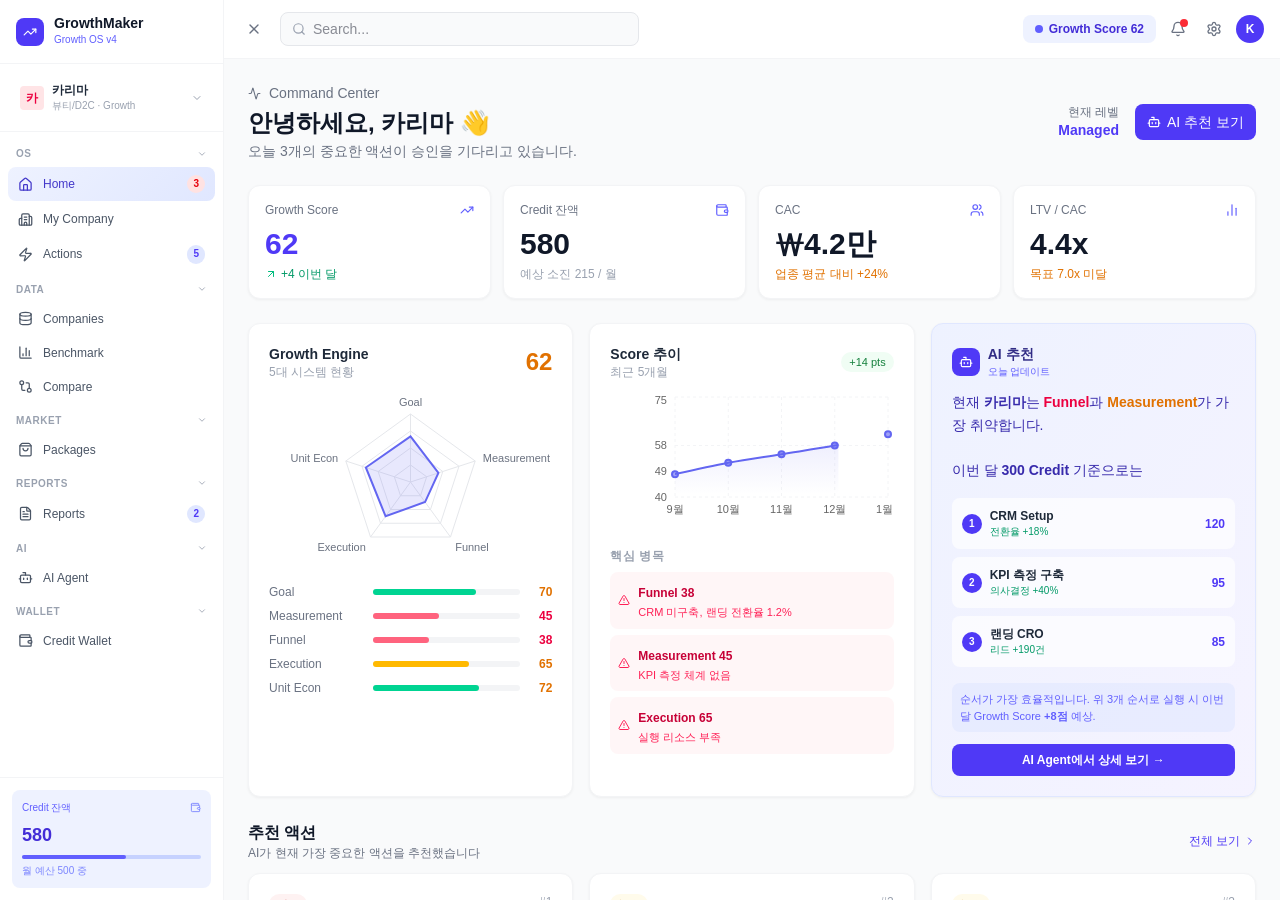
==== index.html @ 1ec823dd "Add files via upload" ====
<!DOCTYPE html>
<html lang="ko">
  <head>
    <meta charset="UTF-8" />
    <link rel="icon" type="image/svg+xml" href="/favicon.svg" />
    <meta name="viewport" content="width=device-width, initial-scale=1.0" />
    <title>GrowthMaker v4 — Growth Operating System</title>
    <script type="module" crossorigin src="/assets/index-BkM1cRhi.js"></script>
    <link rel="stylesheet" crossorigin href="/assets/index-Cu1hnMH9.css">
  </head>
  <body>
    <div id="root"></div>
  </body>
</html>
---- assets/index-Cu1hnMH9.css ----
/*! tailwindcss v4.3.0 | MIT License | https://tailwindcss.com */@layer properties{@supports ((-webkit-hyphens:none) and (not (margin-trim:inline))) or ((-moz-orient:inline) and (not (color:rgb(from red r g b)))){*,:before,:after,::backdrop{--tw-translate-x:0;--tw-translate-y:0;--tw-translate-z:0;--tw-space-y-reverse:0;--tw-border-style:solid;--tw-gradient-position:initial;--tw-gradient-from:#0000;--tw-gradient-via:#0000;--tw-gradient-to:#0000;--tw-gradient-stops:initial;--tw-gradient-via-stops:initial;--tw-gradient-from-position:0%;--tw-gradient-via-position:50%;--tw-gradient-to-position:100%;--tw-leading:initial;--tw-font-weight:initial;--tw-tracking:initial;--tw-shadow:0 0 #0000;--tw-shadow-color:initial;--tw-shadow-alpha:100%;--tw-inset-shadow:0 0 #0000;--tw-inset-shadow-color:initial;--tw-inset-shadow-alpha:100%;--tw-ring-color:initial;--tw-ring-shadow:0 0 #0000;--tw-inset-ring-color:initial;--tw-inset-ring-shadow:0 0 #0000;--tw-ring-inset:initial;--tw-ring-offset-width:0px;--tw-ring-offset-color:#fff;--tw-ring-offset-shadow:0 0 #0000;--tw-backdrop-blur:initial;--tw-backdrop-brightness:initial;--tw-backdrop-contrast:initial;--tw-backdrop-grayscale:initial;--tw-backdrop-hue-rotate:initial;--tw-backdrop-invert:initial;--tw-backdrop-opacity:initial;--tw-backdrop-saturate:initial;--tw-backdrop-sepia:initial;--tw-duration:initial}}}@layer theme{:root,:host{--font-sans:ui-sans-serif, system-ui, sans-serif, "Apple Color Emoji", "Segoe UI Emoji", "Segoe UI Symbol", "Noto Color Emoji";--font-mono:ui-monospace, SFMono-Regular, Menlo, Monaco, Consolas, "Liberation Mono", "Courier New", monospace;--color-red-100:oklch(93.6% .032 17.717);--color-red-500:oklch(63.7% .237 25.331);--color-red-600:oklch(57.7% .245 27.325);--color-amber-50:oklch(98.7% .022 95.277);--color-amber-100:oklch(96.2% .059 95.617);--color-amber-200:oklch(92.4% .12 95.746);--color-amber-400:oklch(82.8% .189 84.429);--color-amber-500:oklch(76.9% .188 70.08);--color-amber-600:oklch(66.6% .179 58.318);--color-amber-700:oklch(55.5% .163 48.998);--color-amber-800:oklch(47.3% .137 46.201);--color-emerald-50:oklch(97.9% .021 166.113);--color-emerald-100:oklch(95% .052 163.051);--color-emerald-200:oklch(90.5% .093 164.15);--color-emerald-300:oklch(84.5% .143 164.978);--color-emerald-400:oklch(76.5% .177 163.223);--color-emerald-500:oklch(69.6% .17 162.48);--color-emerald-600:oklch(59.6% .145 163.225);--color-emerald-700:oklch(50.8% .118 165.612);--color-blue-50:oklch(97% .014 254.604);--color-blue-100:oklch(93.2% .032 255.585);--color-blue-600:oklch(54.6% .245 262.881);--color-indigo-50:oklch(96.2% .018 272.314);--color-indigo-100:oklch(93% .034 272.788);--color-indigo-200:oklch(87% .065 274.039);--color-indigo-300:oklch(78.5% .115 274.713);--color-indigo-400:oklch(67.3% .182 276.935);--color-indigo-500:oklch(58.5% .233 277.117);--color-indigo-600:oklch(51.1% .262 276.966);--color-indigo-700:oklch(45.7% .24 277.023);--color-indigo-800:oklch(39.8% .195 277.366);--color-indigo-900:oklch(35.9% .144 278.697);--color-violet-50:oklch(96.9% .016 293.756);--color-violet-100:oklch(94.3% .029 294.588);--color-violet-600:oklch(54.1% .281 293.009);--color-violet-700:oklch(49.1% .27 292.581);--color-rose-50:oklch(96.9% .015 12.422);--color-rose-100:oklch(94.1% .03 12.58);--color-rose-200:oklch(89.2% .058 10.001);--color-rose-400:oklch(71.2% .194 13.428);--color-rose-500:oklch(64.5% .246 16.439);--color-rose-600:oklch(58.6% .253 17.585);--color-rose-700:oklch(51.4% .222 16.935);--color-gray-50:oklch(98.5% .002 247.839);--color-gray-100:oklch(96.7% .003 264.542);--color-gray-200:oklch(92.8% .006 264.531);--color-gray-300:oklch(87.2% .01 258.338);--color-gray-400:oklch(70.7% .022 261.325);--color-gray-500:oklch(55.1% .027 264.364);--color-gray-600:oklch(44.6% .03 256.802);--color-gray-700:oklch(37.3% .034 259.733);--color-gray-800:oklch(27.8% .033 256.848);--color-gray-900:oklch(21% .034 264.665);--color-black:#000;--color-white:#fff;--spacing:.25rem;--container-sm:24rem;--container-md:28rem;--container-lg:32rem;--container-2xl:42rem;--text-xs:.75rem;--text-xs--line-height:calc(1 / .75);--text-sm:.875rem;--text-sm--line-height:calc(1.25 / .875);--text-base:1rem;--text-base--line-height: 1.5 ;--text-lg:1.125rem;--text-lg--line-height:calc(1.75 / 1.125);--text-xl:1.25rem;--text-xl--line-height:calc(1.75 / 1.25);--text-2xl:1.5rem;--text-2xl--line-height:calc(2 / 1.5);--text-3xl:1.875rem;--text-3xl--line-height: 1.2 ;--text-4xl:2.25rem;--text-4xl--line-height:calc(2.5 / 2.25);--font-weight-medium:500;--font-weight-semibold:600;--font-weight-bold:700;--tracking-wider:.05em;--leading-relaxed:1.625;--radius-sm:.25rem;--radius-lg:.5rem;--radius-xl:.75rem;--radius-2xl:1rem;--animate-pulse:pulse 2s cubic-bezier(.4, 0, .6, 1) infinite;--animate-bounce:bounce 1s infinite;--blur-sm:8px;--default-transition-duration:.15s;--default-transition-timing-function:cubic-bezier(.4, 0, .2, 1);--default-font-family:var(--font-sans);--default-mono-font-family:var(--font-mono)}}@layer base{*,:after,:before,::backdrop{box-sizing:border-box;border:0 solid;margin:0;padding:0}::file-selector-button{box-sizing:border-box;border:0 solid;margin:0;padding:0}html,:host{-webkit-text-size-adjust:100%;-moz-tab-size:4;-o-tab-size:4;tab-size:4;line-height:1.5;font-family:var(--default-font-family,ui-sans-serif, system-ui, sans-serif, "Apple Color Emoji", "Segoe UI Emoji", "Segoe UI Symbol", "Noto Color Emoji");font-feature-settings:var(--default-font-feature-settings,normal);font-variation-settings:var(--default-font-variation-settings,normal);-webkit-tap-highlight-color:transparent}hr{height:0;color:inherit;border-top-width:1px}abbr:where([title]){-webkit-text-decoration:underline dotted;text-decoration:underline dotted}h1,h2,h3,h4,h5,h6{font-size:inherit;font-weight:inherit}a{color:inherit;-webkit-text-decoration:inherit;text-decoration:inherit}b,strong{font-weight:bolder}code,kbd,samp,pre{font-family:var(--default-mono-font-family,ui-monospace, SFMono-Regular, Menlo, Monaco, Consolas, "Liberation Mono", "Courier New", monospace);font-feature-settings:var(--default-mono-font-feature-settings,normal);font-variation-settings:var(--default-mono-font-variation-settings,normal);font-size:1em}small{font-size:80%}sub,sup{vertical-align:baseline;font-size:75%;line-height:0;position:relative}sub{bottom:-.25em}sup{top:-.5em}table{text-indent:0;border-color:inherit;border-collapse:collapse}:-moz-focusring{outline:auto}progress{vertical-align:baseline}summary{display:list-item}ol,ul,menu{list-style:none}img,svg,video,canvas,audio,iframe,embed,object{vertical-align:middle;display:block}img,video{max-width:100%;height:auto}button,input,select,optgroup,textarea{font:inherit;font-feature-settings:inherit;font-variation-settings:inherit;letter-spacing:inherit;color:inherit;opacity:1;background-color:#0000;border-radius:0}::file-selector-button{font:inherit;font-feature-settings:inherit;font-variation-settings:inherit;letter-spacing:inherit;color:inherit;opacity:1;background-color:#0000;border-radius:0}:where(select:is([multiple],[size])) optgroup{font-weight:bolder}:where(select:is([multiple],[size])) optgroup option{padding-inline-start:20px}::file-selector-button{margin-inline-end:4px}::-moz-placeholder{opacity:1}::placeholder{opacity:1}@supports (not (-webkit-appearance:-apple-pay-button)) or (contain-intrinsic-size:1px){::-moz-placeholder{color:currentColor}::placeholder{color:currentColor}@supports (color:color-mix(in lab,red,red)){::-moz-placeholder{color:color-mix(in oklab,currentcolor 50%,transparent)}::placeholder{color:color-mix(in oklab,currentcolor 50%,transparent)}}}textarea{resize:vertical}::-webkit-search-decoration{-webkit-appearance:none}::-webkit-date-and-time-value{min-height:1lh;text-align:inherit}::-webkit-datetime-edit{display:inline-flex}::-webkit-datetime-edit-fields-wrapper{padding:0}::-webkit-datetime-edit{padding-block:0}::-webkit-datetime-edit-year-field{padding-block:0}::-webkit-datetime-edit-month-field{padding-block:0}::-webkit-datetime-edit-day-field{padding-block:0}::-webkit-datetime-edit-hour-field{padding-block:0}::-webkit-datetime-edit-minute-field{padding-block:0}::-webkit-datetime-edit-second-field{padding-block:0}::-webkit-datetime-edit-millisecond-field{padding-block:0}::-webkit-datetime-edit-meridiem-field{padding-block:0}::-webkit-calendar-picker-indicator{line-height:1}:-moz-ui-invalid{box-shadow:none}button,input:where([type=button],[type=reset],[type=submit]){-webkit-appearance:button;-moz-appearance:button;appearance:button}::file-selector-button{-webkit-appearance:button;-moz-appearance:button;appearance:button}::-webkit-inner-spin-button{height:auto}::-webkit-outer-spin-button{height:auto}[hidden]:where(:not([hidden=until-found])){display:none!important}*{box-sizing:border-box}body{color:#1a1d2e;-webkit-font-smoothing:antialiased;background-color:#f8f9fc;font-family:-apple-system,BlinkMacSystemFont,Segoe UI,Pretendard,Apple SD Gothic Neo,sans-serif}::-webkit-scrollbar{width:6px;height:6px}::-webkit-scrollbar-track{background:0 0}::-webkit-scrollbar-thumb{background:#d1d5db;border-radius:3px}::-webkit-scrollbar-thumb:hover{background:#9ca3af}}@layer components{.card{background:#fff;border:1px solid #f3f4f6;border-radius:.75rem;box-shadow:0 1px 3px #0000000d}.badge{border-radius:9999px;align-items:center;padding:2px 8px;font-size:11px;font-weight:500;display:inline-flex}.badge-red{color:#b91c1c;background:#fef2f2}.badge-yellow{color:#b45309;background:#fffbeb}.badge-green{color:#15803d;background:#f0fdf4}.badge-blue{color:#1d4ed8;background:#eff6ff}.badge-purple{color:#6d28d9;background:#f5f3ff}.badge-gray{color:#4b5563;background:#f3f4f6}.badge-indigo{color:#4338ca;background:#eef2ff}}@layer utilities{.absolute{position:absolute}.fixed{position:fixed}.relative{position:relative}.inset-0{inset:calc(var(--spacing) * 0)}.-top-2\.5{top:calc(var(--spacing) * -2.5)}.top-0{top:calc(var(--spacing) * 0)}.top-1{top:calc(var(--spacing) * 1)}.top-1\/2{top:50%}.right-1{right:calc(var(--spacing) * 1)}.left-1{left:calc(var(--spacing) * 1)}.left-1\/2{left:50%}.left-3{left:calc(var(--spacing) * 3)}.z-20{z-index:20}.z-50{z-index:50}.order-1{order:1}.order-2{order:2}.col-span-2{grid-column:span 2/span 2}.col-span-12{grid-column:span 12/span 12}.mx-auto{margin-inline:auto}.mt-0\.5{margin-top:calc(var(--spacing) * .5)}.mt-1{margin-top:calc(var(--spacing) * 1)}.mt-1\.5{margin-top:calc(var(--spacing) * 1.5)}.mt-2{margin-top:calc(var(--spacing) * 2)}.mt-3{margin-top:calc(var(--spacing) * 3)}.mt-4{margin-top:calc(var(--spacing) * 4)}.mt-5{margin-top:calc(var(--spacing) * 5)}.mr-1{margin-right:calc(var(--spacing) * 1)}.mr-2{margin-right:calc(var(--spacing) * 2)}.mb-0\.5{margin-bottom:calc(var(--spacing) * .5)}.mb-1{margin-bottom:calc(var(--spacing) * 1)}.mb-1\.5{margin-bottom:calc(var(--spacing) * 1.5)}.mb-2{margin-bottom:calc(var(--spacing) * 2)}.mb-3{margin-bottom:calc(var(--spacing) * 3)}.mb-4{margin-bottom:calc(var(--spacing) * 4)}.mb-5{margin-bottom:calc(var(--spacing) * 5)}.mb-6{margin-bottom:calc(var(--spacing) * 6)}.ml-1{margin-left:calc(var(--spacing) * 1)}.ml-4{margin-left:calc(var(--spacing) * 4)}.ml-auto{margin-left:auto}.line-clamp-2{-webkit-line-clamp:2;-webkit-box-orient:vertical;display:-webkit-box;overflow:hidden}.block{display:block}.flex{display:flex}.grid{display:grid}.hidden{display:none}.inline{display:inline}.table{display:table}.h-1{height:calc(var(--spacing) * 1)}.h-1\.5{height:calc(var(--spacing) * 1.5)}.h-2{height:calc(var(--spacing) * 2)}.h-3{height:calc(var(--spacing) * 3)}.h-4{height:calc(var(--spacing) * 4)}.h-5{height:calc(var(--spacing) * 5)}.h-6{height:calc(var(--spacing) * 6)}.h-7{height:calc(var(--spacing) * 7)}.h-8{height:calc(var(--spacing) * 8)}.h-10{height:calc(var(--spacing) * 10)}.h-12{height:calc(var(--spacing) * 12)}.h-full{height:100%}.h-screen{height:100vh}.max-h-\[80vh\]{max-height:80vh}.w-0{width:calc(var(--spacing) * 0)}.w-1\.5{width:calc(var(--spacing) * 1.5)}.w-2{width:calc(var(--spacing) * 2)}.w-3{width:calc(var(--spacing) * 3)}.w-4{width:calc(var(--spacing) * 4)}.w-5{width:calc(var(--spacing) * 5)}.w-6{width:calc(var(--spacing) * 6)}.w-7{width:calc(var(--spacing) * 7)}.w-8{width:calc(var(--spacing) * 8)}.w-10{width:calc(var(--spacing) * 10)}.w-12{width:calc(var(--spacing) * 12)}.w-16{width:calc(var(--spacing) * 16)}.w-24{width:calc(var(--spacing) * 24)}.w-56{width:calc(var(--spacing) * 56)}.w-72{width:calc(var(--spacing) * 72)}.w-fit{width:-moz-fit-content;width:fit-content}.w-full{width:100%}.w-px{width:1px}.max-w-2xl{max-width:var(--container-2xl)}.max-w-\[120px\]{max-width:120px}.max-w-\[1100px\]{max-width:1100px}.max-w-\[1200px\]{max-width:1200px}.max-w-\[1400px\]{max-width:1400px}.max-w-lg{max-width:var(--container-lg)}.max-w-md{max-width:var(--container-md)}.max-w-sm{max-width:var(--container-sm)}.min-w-0{min-width:calc(var(--spacing) * 0)}.min-w-40{min-width:calc(var(--spacing) * 40)}.flex-1{flex:1}.flex-shrink-0{flex-shrink:0}.-translate-x-1\/2{--tw-translate-x: -50% ;translate:var(--tw-translate-x) var(--tw-translate-y)}.-translate-y-1\/2{--tw-translate-y: -50% ;translate:var(--tw-translate-x) var(--tw-translate-y)}.animate-bounce{animation:var(--animate-bounce)}.animate-pulse{animation:var(--animate-pulse)}.cursor-pointer{cursor:pointer}.list-inside{list-style-position:inside}.list-disc{list-style-type:disc}.grid-cols-1{grid-template-columns:repeat(1,minmax(0,1fr))}.grid-cols-2{grid-template-columns:repeat(2,minmax(0,1fr))}.grid-cols-3{grid-template-columns:repeat(3,minmax(0,1fr))}.grid-cols-4{grid-template-columns:repeat(4,minmax(0,1fr))}.grid-cols-12{grid-template-columns:repeat(12,minmax(0,1fr))}.flex-col{flex-direction:column}.flex-wrap{flex-wrap:wrap}.items-center{align-items:center}.items-end{align-items:flex-end}.items-start{align-items:flex-start}.justify-between{justify-content:space-between}.justify-center{justify-content:center}.justify-end{justify-content:flex-end}.justify-start{justify-content:flex-start}.gap-1{gap:calc(var(--spacing) * 1)}.gap-1\.5{gap:calc(var(--spacing) * 1.5)}.gap-2{gap:calc(var(--spacing) * 2)}.gap-2\.5{gap:calc(var(--spacing) * 2.5)}.gap-3{gap:calc(var(--spacing) * 3)}.gap-4{gap:calc(var(--spacing) * 4)}:where(.space-y-0\.5>:not(:last-child)){--tw-space-y-reverse:0;margin-block-start:calc(calc(var(--spacing) * .5) * var(--tw-space-y-reverse));margin-block-end:calc(calc(var(--spacing) * .5) * calc(1 - var(--tw-space-y-reverse)))}:where(.space-y-1>:not(:last-child)){--tw-space-y-reverse:0;margin-block-start:calc(calc(var(--spacing) * 1) * var(--tw-space-y-reverse));margin-block-end:calc(calc(var(--spacing) * 1) * calc(1 - var(--tw-space-y-reverse)))}:where(.space-y-1\.5>:not(:last-child)){--tw-space-y-reverse:0;margin-block-start:calc(calc(var(--spacing) * 1.5) * var(--tw-space-y-reverse));margin-block-end:calc(calc(var(--spacing) * 1.5) * calc(1 - var(--tw-space-y-reverse)))}:where(.space-y-2>:not(:last-child)){--tw-space-y-reverse:0;margin-block-start:calc(calc(var(--spacing) * 2) * var(--tw-space-y-reverse));margin-block-end:calc(calc(var(--spacing) * 2) * calc(1 - var(--tw-space-y-reverse)))}:where(.space-y-2\.5>:not(:last-child)){--tw-space-y-reverse:0;margin-block-start:calc(calc(var(--spacing) * 2.5) * var(--tw-space-y-reverse));margin-block-end:calc(calc(var(--spacing) * 2.5) * calc(1 - var(--tw-space-y-reverse)))}:where(.space-y-3>:not(:last-child)){--tw-space-y-reverse:0;margin-block-start:calc(calc(var(--spacing) * 3) * var(--tw-space-y-reverse));margin-block-end:calc(calc(var(--spacing) * 3) * calc(1 - var(--tw-space-y-reverse)))}:where(.space-y-4>:not(:last-child)){--tw-space-y-reverse:0;margin-block-start:calc(calc(var(--spacing) * 4) * var(--tw-space-y-reverse));margin-block-end:calc(calc(var(--spacing) * 4) * calc(1 - var(--tw-space-y-reverse)))}:where(.space-y-5>:not(:last-child)){--tw-space-y-reverse:0;margin-block-start:calc(calc(var(--spacing) * 5) * var(--tw-space-y-reverse));margin-block-end:calc(calc(var(--spacing) * 5) * calc(1 - var(--tw-space-y-reverse)))}:where(.space-y-6>:not(:last-child)){--tw-space-y-reverse:0;margin-block-start:calc(calc(var(--spacing) * 6) * var(--tw-space-y-reverse));margin-block-end:calc(calc(var(--spacing) * 6) * calc(1 - var(--tw-space-y-reverse)))}.truncate{text-overflow:ellipsis;white-space:nowrap;overflow:hidden}.overflow-hidden{overflow:hidden}.overflow-x-auto{overflow-x:auto}.overflow-y-auto{overflow-y:auto}.rounded{border-radius:.25rem}.rounded-2xl{border-radius:var(--radius-2xl)}.rounded-full{border-radius:3.40282e38px}.rounded-lg{border-radius:var(--radius-lg)}.rounded-xl{border-radius:var(--radius-xl)}.rounded-tl-sm{border-top-left-radius:var(--radius-sm)}.rounded-tr-sm{border-top-right-radius:var(--radius-sm)}.border{border-style:var(--tw-border-style);border-width:1px}.border-2{border-style:var(--tw-border-style);border-width:2px}.border-t{border-top-style:var(--tw-border-style);border-top-width:1px}.border-r{border-right-style:var(--tw-border-style);border-right-width:1px}.border-b{border-bottom-style:var(--tw-border-style);border-bottom-width:1px}.border-dashed{--tw-border-style:dashed;border-style:dashed}.border-amber-100{border-color:var(--color-amber-100)}.border-amber-200{border-color:var(--color-amber-200)}.border-emerald-100{border-color:var(--color-emerald-100)}.border-emerald-200{border-color:var(--color-emerald-200)}.border-emerald-300{border-color:var(--color-emerald-300)}.border-emerald-400{border-color:var(--color-emerald-400)}.border-gray-50{border-color:var(--color-gray-50)}.border-gray-100{border-color:var(--color-gray-100)}.border-gray-200{border-color:var(--color-gray-200)}.border-gray-300{border-color:var(--color-gray-300)}.border-indigo-100{border-color:var(--color-indigo-100)}.border-indigo-200{border-color:var(--color-indigo-200)}.border-indigo-300{border-color:var(--color-indigo-300)}.border-indigo-500{border-color:var(--color-indigo-500)}.border-rose-100{border-color:var(--color-rose-100)}.border-rose-200{border-color:var(--color-rose-200)}.bg-amber-50{background-color:var(--color-amber-50)}.bg-amber-50\/30{background-color:#fffbeb4d}@supports (color:color-mix(in lab,red,red)){.bg-amber-50\/30{background-color:color-mix(in oklab,var(--color-amber-50) 30%,transparent)}}.bg-amber-100{background-color:var(--color-amber-100)}.bg-amber-400{background-color:var(--color-amber-400)}.bg-black\/40{background-color:#0006}@supports (color:color-mix(in lab,red,red)){.bg-black\/40{background-color:color-mix(in oklab,var(--color-black) 40%,transparent)}}.bg-blue-50{background-color:var(--color-blue-50)}.bg-blue-100{background-color:var(--color-blue-100)}.bg-emerald-50{background-color:var(--color-emerald-50)}.bg-emerald-50\/30{background-color:#ecfdf54d}@supports (color:color-mix(in lab,red,red)){.bg-emerald-50\/30{background-color:color-mix(in oklab,var(--color-emerald-50) 30%,transparent)}}.bg-emerald-100{background-color:var(--color-emerald-100)}.bg-emerald-400{background-color:var(--color-emerald-400)}.bg-emerald-600{background-color:var(--color-emerald-600)}.bg-gray-50{background-color:var(--color-gray-50)}.bg-gray-100{background-color:var(--color-gray-100)}.bg-gray-200{background-color:var(--color-gray-200)}.bg-gray-300{background-color:var(--color-gray-300)}.bg-indigo-50{background-color:var(--color-indigo-50)}.bg-indigo-50\/20{background-color:#eef2ff33}@supports (color:color-mix(in lab,red,red)){.bg-indigo-50\/20{background-color:color-mix(in oklab,var(--color-indigo-50) 20%,transparent)}}.bg-indigo-50\/40{background-color:#eef2ff66}@supports (color:color-mix(in lab,red,red)){.bg-indigo-50\/40{background-color:color-mix(in oklab,var(--color-indigo-50) 40%,transparent)}}.bg-indigo-50\/50{background-color:#eef2ff80}@supports (color:color-mix(in lab,red,red)){.bg-indigo-50\/50{background-color:color-mix(in oklab,var(--color-indigo-50) 50%,transparent)}}.bg-indigo-50\/60{background-color:#eef2ff99}@supports (color:color-mix(in lab,red,red)){.bg-indigo-50\/60{background-color:color-mix(in oklab,var(--color-indigo-50) 60%,transparent)}}.bg-indigo-100{background-color:var(--color-indigo-100)}.bg-indigo-100\/60{background-color:#e0e7ff99}@supports (color:color-mix(in lab,red,red)){.bg-indigo-100\/60{background-color:color-mix(in oklab,var(--color-indigo-100) 60%,transparent)}}.bg-indigo-200{background-color:var(--color-indigo-200)}.bg-indigo-400{background-color:var(--color-indigo-400)}.bg-indigo-500{background-color:var(--color-indigo-500)}.bg-indigo-600{background-color:var(--color-indigo-600)}.bg-red-100{background-color:var(--color-red-100)}.bg-red-500{background-color:var(--color-red-500)}.bg-rose-50{background-color:var(--color-rose-50)}.bg-rose-50\/30{background-color:#fff1f24d}@supports (color:color-mix(in lab,red,red)){.bg-rose-50\/30{background-color:color-mix(in oklab,var(--color-rose-50) 30%,transparent)}}.bg-rose-50\/60{background-color:#fff1f299}@supports (color:color-mix(in lab,red,red)){.bg-rose-50\/60{background-color:color-mix(in oklab,var(--color-rose-50) 60%,transparent)}}.bg-rose-100{background-color:var(--color-rose-100)}.bg-rose-400{background-color:var(--color-rose-400)}.bg-rose-600{background-color:var(--color-rose-600)}.bg-transparent{background-color:#0000}.bg-violet-50{background-color:var(--color-violet-50)}.bg-white{background-color:var(--color-white)}.bg-white\/10{background-color:#ffffff1a}@supports (color:color-mix(in lab,red,red)){.bg-white\/10{background-color:color-mix(in oklab,var(--color-white) 10%,transparent)}}.bg-white\/20{background-color:#fff3}@supports (color:color-mix(in lab,red,red)){.bg-white\/20{background-color:color-mix(in oklab,var(--color-white) 20%,transparent)}}.bg-white\/70{background-color:#ffffffb3}@supports (color:color-mix(in lab,red,red)){.bg-white\/70{background-color:color-mix(in oklab,var(--color-white) 70%,transparent)}}.bg-gradient-to-br{--tw-gradient-position:to bottom right in oklab;background-image:linear-gradient(var(--tw-gradient-stops))}.bg-gradient-to-r{--tw-gradient-position:to right in oklab;background-image:linear-gradient(var(--tw-gradient-stops))}.from-indigo-50{--tw-gradient-from:var(--color-indigo-50);--tw-gradient-stops:var(--tw-gradient-via-stops,var(--tw-gradient-position), var(--tw-gradient-from) var(--tw-gradient-from-position), var(--tw-gradient-to) var(--tw-gradient-to-position))}.from-indigo-600{--tw-gradient-from:var(--color-indigo-600);--tw-gradient-stops:var(--tw-gradient-via-stops,var(--tw-gradient-position), var(--tw-gradient-from) var(--tw-gradient-from-position), var(--tw-gradient-to) var(--tw-gradient-to-position))}.to-violet-50{--tw-gradient-to:var(--color-violet-50);--tw-gradient-stops:var(--tw-gradient-via-stops,var(--tw-gradient-position), var(--tw-gradient-from) var(--tw-gradient-from-position), var(--tw-gradient-to) var(--tw-gradient-to-position))}.to-violet-600{--tw-gradient-to:var(--color-violet-600);--tw-gradient-stops:var(--tw-gradient-via-stops,var(--tw-gradient-position), var(--tw-gradient-from) var(--tw-gradient-from-position), var(--tw-gradient-to) var(--tw-gradient-to-position))}.to-violet-700{--tw-gradient-to:var(--color-violet-700);--tw-gradient-stops:var(--tw-gradient-via-stops,var(--tw-gradient-position), var(--tw-gradient-from) var(--tw-gradient-from-position), var(--tw-gradient-to) var(--tw-gradient-to-position))}.p-1{padding:calc(var(--spacing) * 1)}.p-1\.5{padding:calc(var(--spacing) * 1.5)}.p-2{padding:calc(var(--spacing) * 2)}.p-2\.5{padding:calc(var(--spacing) * 2.5)}.p-3{padding:calc(var(--spacing) * 3)}.p-4{padding:calc(var(--spacing) * 4)}.p-5{padding:calc(var(--spacing) * 5)}.p-6{padding:calc(var(--spacing) * 6)}.px-1\.5{padding-inline:calc(var(--spacing) * 1.5)}.px-2{padding-inline:calc(var(--spacing) * 2)}.px-2\.5{padding-inline:calc(var(--spacing) * 2.5)}.px-3{padding-inline:calc(var(--spacing) * 3)}.px-4{padding-inline:calc(var(--spacing) * 4)}.px-5{padding-inline:calc(var(--spacing) * 5)}.py-0\.5{padding-block:calc(var(--spacing) * .5)}.py-1{padding-block:calc(var(--spacing) * 1)}.py-1\.5{padding-block:calc(var(--spacing) * 1.5)}.py-2{padding-block:calc(var(--spacing) * 2)}.py-2\.5{padding-block:calc(var(--spacing) * 2.5)}.py-3{padding-block:calc(var(--spacing) * 3)}.py-4{padding-block:calc(var(--spacing) * 4)}.pt-0\.5{padding-top:calc(var(--spacing) * .5)}.pr-3{padding-right:calc(var(--spacing) * 3)}.pr-4{padding-right:calc(var(--spacing) * 4)}.pb-1{padding-bottom:calc(var(--spacing) * 1)}.pb-2{padding-bottom:calc(var(--spacing) * 2)}.pl-8{padding-left:calc(var(--spacing) * 8)}.text-center{text-align:center}.text-left{text-align:left}.text-right{text-align:right}.text-2xl{font-size:var(--text-2xl);line-height:var(--tw-leading,var(--text-2xl--line-height))}.text-3xl{font-size:var(--text-3xl);line-height:var(--tw-leading,var(--text-3xl--line-height))}.text-4xl{font-size:var(--text-4xl);line-height:var(--tw-leading,var(--text-4xl--line-height))}.text-base{font-size:var(--text-base);line-height:var(--tw-leading,var(--text-base--line-height))}.text-lg{font-size:var(--text-lg);line-height:var(--tw-leading,var(--text-lg--line-height))}.text-sm{font-size:var(--text-sm);line-height:var(--tw-leading,var(--text-sm--line-height))}.text-xl{font-size:var(--text-xl);line-height:var(--tw-leading,var(--text-xl--line-height))}.text-xs{font-size:var(--text-xs);line-height:var(--tw-leading,var(--text-xs--line-height))}.text-\[9px\]{font-size:9px}.text-\[10px\]{font-size:10px}.text-\[11px\]{font-size:11px}.leading-none{--tw-leading:1;line-height:1}.leading-relaxed{--tw-leading:var(--leading-relaxed);line-height:var(--leading-relaxed)}.font-bold{--tw-font-weight:var(--font-weight-bold);font-weight:var(--font-weight-bold)}.font-medium{--tw-font-weight:var(--font-weight-medium);font-weight:var(--font-weight-medium)}.font-semibold{--tw-font-weight:var(--font-weight-semibold);font-weight:var(--font-weight-semibold)}.tracking-wider{--tw-tracking:var(--tracking-wider);letter-spacing:var(--tracking-wider)}.whitespace-nowrap{white-space:nowrap}.text-amber-500{color:var(--color-amber-500)}.text-amber-600{color:var(--color-amber-600)}.text-amber-700{color:var(--color-amber-700)}.text-amber-800{color:var(--color-amber-800)}.text-blue-600{color:var(--color-blue-600)}.text-emerald-500{color:var(--color-emerald-500)}.text-emerald-600{color:var(--color-emerald-600)}.text-emerald-700{color:var(--color-emerald-700)}.text-gray-400{color:var(--color-gray-400)}.text-gray-500{color:var(--color-gray-500)}.text-gray-600{color:var(--color-gray-600)}.text-gray-700{color:var(--color-gray-700)}.text-gray-800{color:var(--color-gray-800)}.text-gray-900{color:var(--color-gray-900)}.text-indigo-400{color:var(--color-indigo-400)}.text-indigo-500{color:var(--color-indigo-500)}.text-indigo-600{color:var(--color-indigo-600)}.text-indigo-700{color:var(--color-indigo-700)}.text-indigo-800{color:var(--color-indigo-800)}.text-indigo-900{color:var(--color-indigo-900)}.text-red-600{color:var(--color-red-600)}.text-rose-400{color:var(--color-rose-400)}.text-rose-500{color:var(--color-rose-500)}.text-rose-600{color:var(--color-rose-600)}.text-rose-700{color:var(--color-rose-700)}.text-violet-600{color:var(--color-violet-600)}.text-white{color:var(--color-white)}.uppercase{text-transform:uppercase}.line-through{text-decoration-line:line-through}.placeholder-gray-400::-moz-placeholder{color:var(--color-gray-400)}.placeholder-gray-400::placeholder{color:var(--color-gray-400)}.accent-indigo-600{accent-color:var(--color-indigo-600)}.opacity-40{opacity:.4}.opacity-50{opacity:.5}.opacity-60{opacity:.6}.opacity-70{opacity:.7}.opacity-80{opacity:.8}.opacity-100{opacity:1}.shadow-2xl{--tw-shadow:0 25px 50px -12px var(--tw-shadow-color,#00000040);box-shadow:var(--tw-inset-shadow),var(--tw-inset-ring-shadow),var(--tw-ring-offset-shadow),var(--tw-ring-shadow),var(--tw-shadow)}.shadow-sm{--tw-shadow:0 1px 3px 0 var(--tw-shadow-color,#0000001a), 0 1px 2px -1px var(--tw-shadow-color,#0000001a);box-shadow:var(--tw-inset-shadow),var(--tw-inset-ring-shadow),var(--tw-ring-offset-shadow),var(--tw-ring-shadow),var(--tw-shadow)}.backdrop-blur-sm{--tw-backdrop-blur:blur(var(--blur-sm));-webkit-backdrop-filter:var(--tw-backdrop-blur,) var(--tw-backdrop-brightness,) var(--tw-backdrop-contrast,) var(--tw-backdrop-grayscale,) var(--tw-backdrop-hue-rotate,) var(--tw-backdrop-invert,) var(--tw-backdrop-opacity,) var(--tw-backdrop-saturate,) var(--tw-backdrop-sepia,);backdrop-filter:var(--tw-backdrop-blur,) var(--tw-backdrop-brightness,) var(--tw-backdrop-contrast,) var(--tw-backdrop-grayscale,) var(--tw-backdrop-hue-rotate,) var(--tw-backdrop-invert,) var(--tw-backdrop-opacity,) var(--tw-backdrop-saturate,) var(--tw-backdrop-sepia,)}.transition-all{transition-property:all;transition-timing-function:var(--tw-ease,var(--default-transition-timing-function));transition-duration:var(--tw-duration,var(--default-transition-duration))}.transition-colors{transition-property:color,background-color,border-color,outline-color,text-decoration-color,fill,stroke,--tw-gradient-from,--tw-gradient-via,--tw-gradient-to;transition-timing-function:var(--tw-ease,var(--default-transition-timing-function));transition-duration:var(--tw-duration,var(--default-transition-duration))}.transition-opacity{transition-property:opacity;transition-timing-function:var(--tw-ease,var(--default-transition-timing-function));transition-duration:var(--tw-duration,var(--default-transition-duration))}.duration-300{--tw-duration:.3s;transition-duration:.3s}.outline-none{--tw-outline-style:none;outline-style:none}.last\:mb-0:last-child{margin-bottom:calc(var(--spacing) * 0)}.focus-within\:border-indigo-300:focus-within{border-color:var(--color-indigo-300)}.focus-within\:ring-2:focus-within{--tw-ring-shadow:var(--tw-ring-inset,) 0 0 0 calc(2px + var(--tw-ring-offset-width)) var(--tw-ring-color,currentcolor);box-shadow:var(--tw-inset-shadow),var(--tw-inset-ring-shadow),var(--tw-ring-offset-shadow),var(--tw-ring-shadow),var(--tw-shadow)}.focus-within\:ring-indigo-200:focus-within{--tw-ring-color:var(--color-indigo-200)}@media(hover:hover){.hover\:border-indigo-200:hover{border-color:var(--color-indigo-200)}.hover\:border-indigo-300:hover{border-color:var(--color-indigo-300)}.hover\:bg-emerald-700:hover{background-color:var(--color-emerald-700)}.hover\:bg-gray-50:hover{background-color:var(--color-gray-50)}.hover\:bg-gray-100:hover{background-color:var(--color-gray-100)}.hover\:bg-gray-200:hover{background-color:var(--color-gray-200)}.hover\:bg-indigo-50:hover{background-color:var(--color-indigo-50)}.hover\:bg-indigo-50\/30:hover{background-color:#eef2ff4d}@supports (color:color-mix(in lab,red,red)){.hover\:bg-indigo-50\/30:hover{background-color:color-mix(in oklab,var(--color-indigo-50) 30%,transparent)}}.hover\:bg-indigo-100:hover{background-color:var(--color-indigo-100)}.hover\:bg-indigo-700:hover{background-color:var(--color-indigo-700)}.hover\:bg-violet-100:hover{background-color:var(--color-violet-100)}.hover\:text-gray-600:hover{color:var(--color-gray-600)}.hover\:text-gray-700:hover{color:var(--color-gray-700)}.hover\:text-gray-900:hover{color:var(--color-gray-900)}.hover\:text-indigo-600:hover{color:var(--color-indigo-600)}.hover\:text-indigo-700:hover{color:var(--color-indigo-700)}.hover\:text-rose-500:hover{color:var(--color-rose-500)}.hover\:opacity-95:hover{opacity:.95}.hover\:shadow-md:hover{--tw-shadow:0 4px 6px -1px var(--tw-shadow-color,#0000001a), 0 2px 4px -2px var(--tw-shadow-color,#0000001a);box-shadow:var(--tw-inset-shadow),var(--tw-inset-ring-shadow),var(--tw-ring-offset-shadow),var(--tw-ring-shadow),var(--tw-shadow)}.hover\:shadow-sm:hover{--tw-shadow:0 1px 3px 0 var(--tw-shadow-color,#0000001a), 0 1px 2px -1px var(--tw-shadow-color,#0000001a);box-shadow:var(--tw-inset-shadow),var(--tw-inset-ring-shadow),var(--tw-ring-offset-shadow),var(--tw-ring-shadow),var(--tw-shadow)}}.focus\:border-indigo-300:focus{border-color:var(--color-indigo-300)}.focus\:ring-2:focus{--tw-ring-shadow:var(--tw-ring-inset,) 0 0 0 calc(2px + var(--tw-ring-offset-width)) var(--tw-ring-color,currentcolor);box-shadow:var(--tw-inset-shadow),var(--tw-inset-ring-shadow),var(--tw-ring-offset-shadow),var(--tw-ring-shadow),var(--tw-shadow)}.focus\:ring-indigo-200:focus{--tw-ring-color:var(--color-indigo-200)}.focus\:outline-none:focus{--tw-outline-style:none;outline-style:none}.disabled\:opacity-50:disabled{opacity:.5}@media(min-width:40rem){.sm\:flex{display:flex}.sm\:inline{display:inline}.sm\:grid-cols-4{grid-template-columns:repeat(4,minmax(0,1fr))}}@media(min-width:48rem){.md\:col-span-3{grid-column:span 3/span 3}.md\:col-span-4{grid-column:span 4/span 4}.md\:col-span-5{grid-column:span 5/span 5}.md\:col-span-7{grid-column:span 7/span 7}.md\:col-span-8{grid-column:span 8/span 8}.md\:block{display:block}.md\:flex{display:flex}.md\:grid-cols-2{grid-template-columns:repeat(2,minmax(0,1fr))}.md\:grid-cols-3{grid-template-columns:repeat(3,minmax(0,1fr))}.md\:grid-cols-4{grid-template-columns:repeat(4,minmax(0,1fr))}}@media(min-width:64rem){.lg\:flex{display:flex}.lg\:grid-cols-4{grid-template-columns:repeat(4,minmax(0,1fr))}}}.nav-item-active{color:#4338ca;background:linear-gradient(135deg,#eef2ff,#e0e7ff)}@keyframes pulse-dot{0%,to{opacity:1}50%{opacity:.4}}.pulse-dot{animation:2s ease-in-out infinite pulse-dot}.table-row-hover:hover{background-color:#f8f9ff}.line-clamp-2{-webkit-line-clamp:2;-webkit-box-orient:vertical;display:-webkit-box;overflow:hidden}@property --tw-translate-x{syntax:"*";inherits:false;initial-value:0}@property --tw-translate-y{syntax:"*";inherits:false;initial-value:0}@property --tw-translate-z{syntax:"*";inherits:false;initial-value:0}@property --tw-space-y-reverse{syntax:"*";inherits:false;initial-value:0}@property --tw-border-style{syntax:"*";inherits:false;initial-value:solid}@property --tw-gradient-position{syntax:"*";inherits:false}@property --tw-gradient-from{syntax:"<color>";inherits:false;initial-value:#0000}@property --tw-gradient-via{syntax:"<color>";inherits:false;initial-value:#0000}@property --tw-gradient-to{syntax:"<color>";inherits:false;initial-value:#0000}@property --tw-gradient-stops{syntax:"*";inherits:false}@property --tw-gradient-via-stops{syntax:"*";inherits:false}@property --tw-gradient-from-position{syntax:"<length-percentage>";inherits:false;initial-value:0%}@property --tw-gradient-via-position{syntax:"<length-percentage>";inherits:false;initial-value:50%}@property --tw-gradient-to-position{syntax:"<length-percentage>";inherits:false;initial-value:100%}@property --tw-leading{syntax:"*";inherits:false}@property --tw-font-weight{syntax:"*";inherits:false}@property --tw-tracking{syntax:"*";inherits:false}@property --tw-shadow{syntax:"*";inherits:false;initial-value:0 0 #0000}@property --tw-shadow-color{syntax:"*";inherits:false}@property --tw-shadow-alpha{syntax:"<percentage>";inherits:false;initial-value:100%}@property --tw-inset-shadow{syntax:"*";inherits:false;initial-value:0 0 #0000}@property --tw-inset-shadow-color{syntax:"*";inherits:false}@property --tw-inset-shadow-alpha{syntax:"<percentage>";inherits:false;initial-value:100%}@property --tw-ring-color{syntax:"*";inherits:false}@property --tw-ring-shadow{syntax:"*";inherits:false;initial-value:0 0 #0000}@property --tw-inset-ring-color{syntax:"*";inherits:false}@property --tw-inset-ring-shadow{syntax:"*";inherits:false;initial-value:0 0 #0000}@property --tw-ring-inset{syntax:"*";inherits:false}@property --tw-ring-offset-width{syntax:"<length>";inherits:false;initial-value:0}@property --tw-ring-offset-color{syntax:"*";inherits:false;initial-value:#fff}@property --tw-ring-offset-shadow{syntax:"*";inherits:false;initial-value:0 0 #0000}@property --tw-backdrop-blur{syntax:"*";inherits:false}@property --tw-backdrop-brightness{syntax:"*";inherits:false}@property --tw-backdrop-contrast{syntax:"*";inherits:false}@property --tw-backdrop-grayscale{syntax:"*";inherits:false}@property --tw-backdrop-hue-rotate{syntax:"*";inherits:false}@property --tw-backdrop-invert{syntax:"*";inherits:false}@property --tw-backdrop-opacity{syntax:"*";inherits:false}@property --tw-backdrop-saturate{syntax:"*";inherits:false}@property --tw-backdrop-sepia{syntax:"*";inherits:false}@property --tw-duration{syntax:"*";inherits:false}@keyframes pulse{50%{opacity:.5}}@keyframes bounce{0%,to{animation-timing-function:cubic-bezier(.8,0,1,1);transform:translateY(-25%)}50%{animation-timing-function:cubic-bezier(0,0,.2,1);transform:none}}
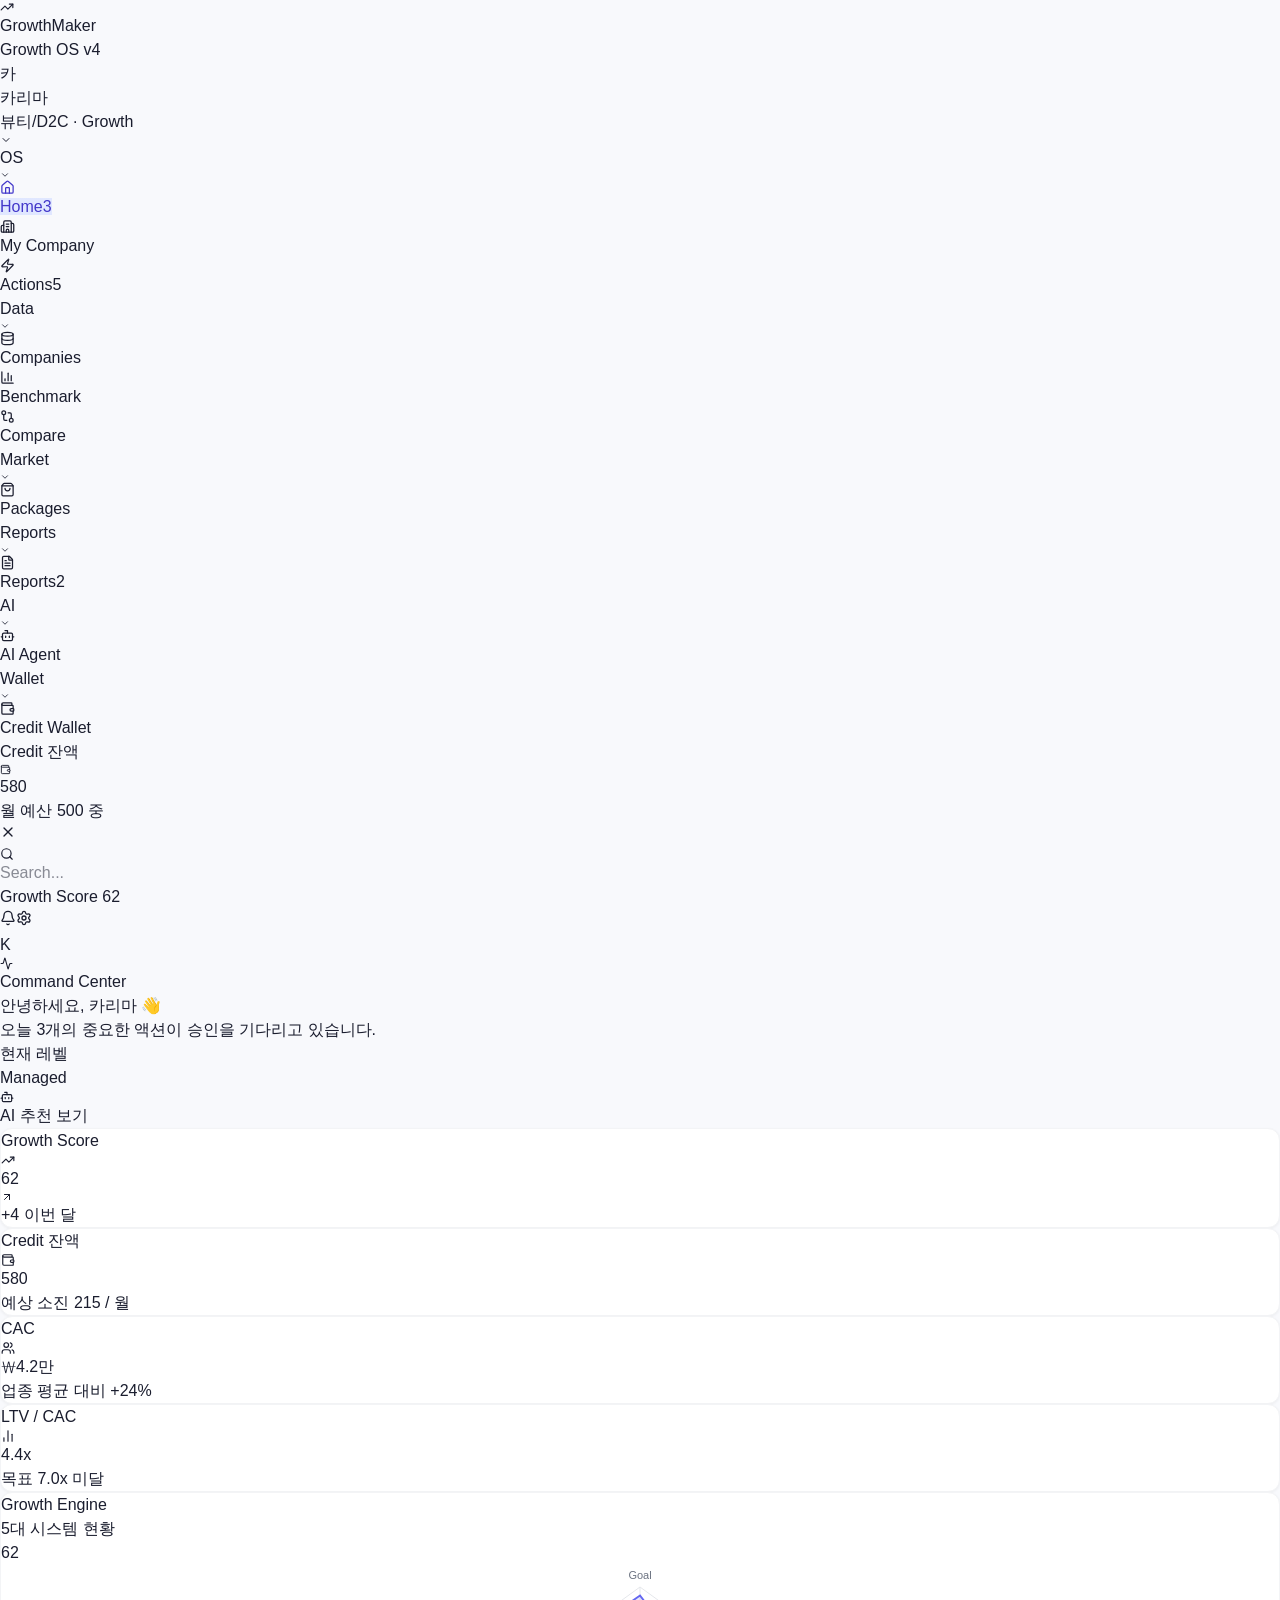
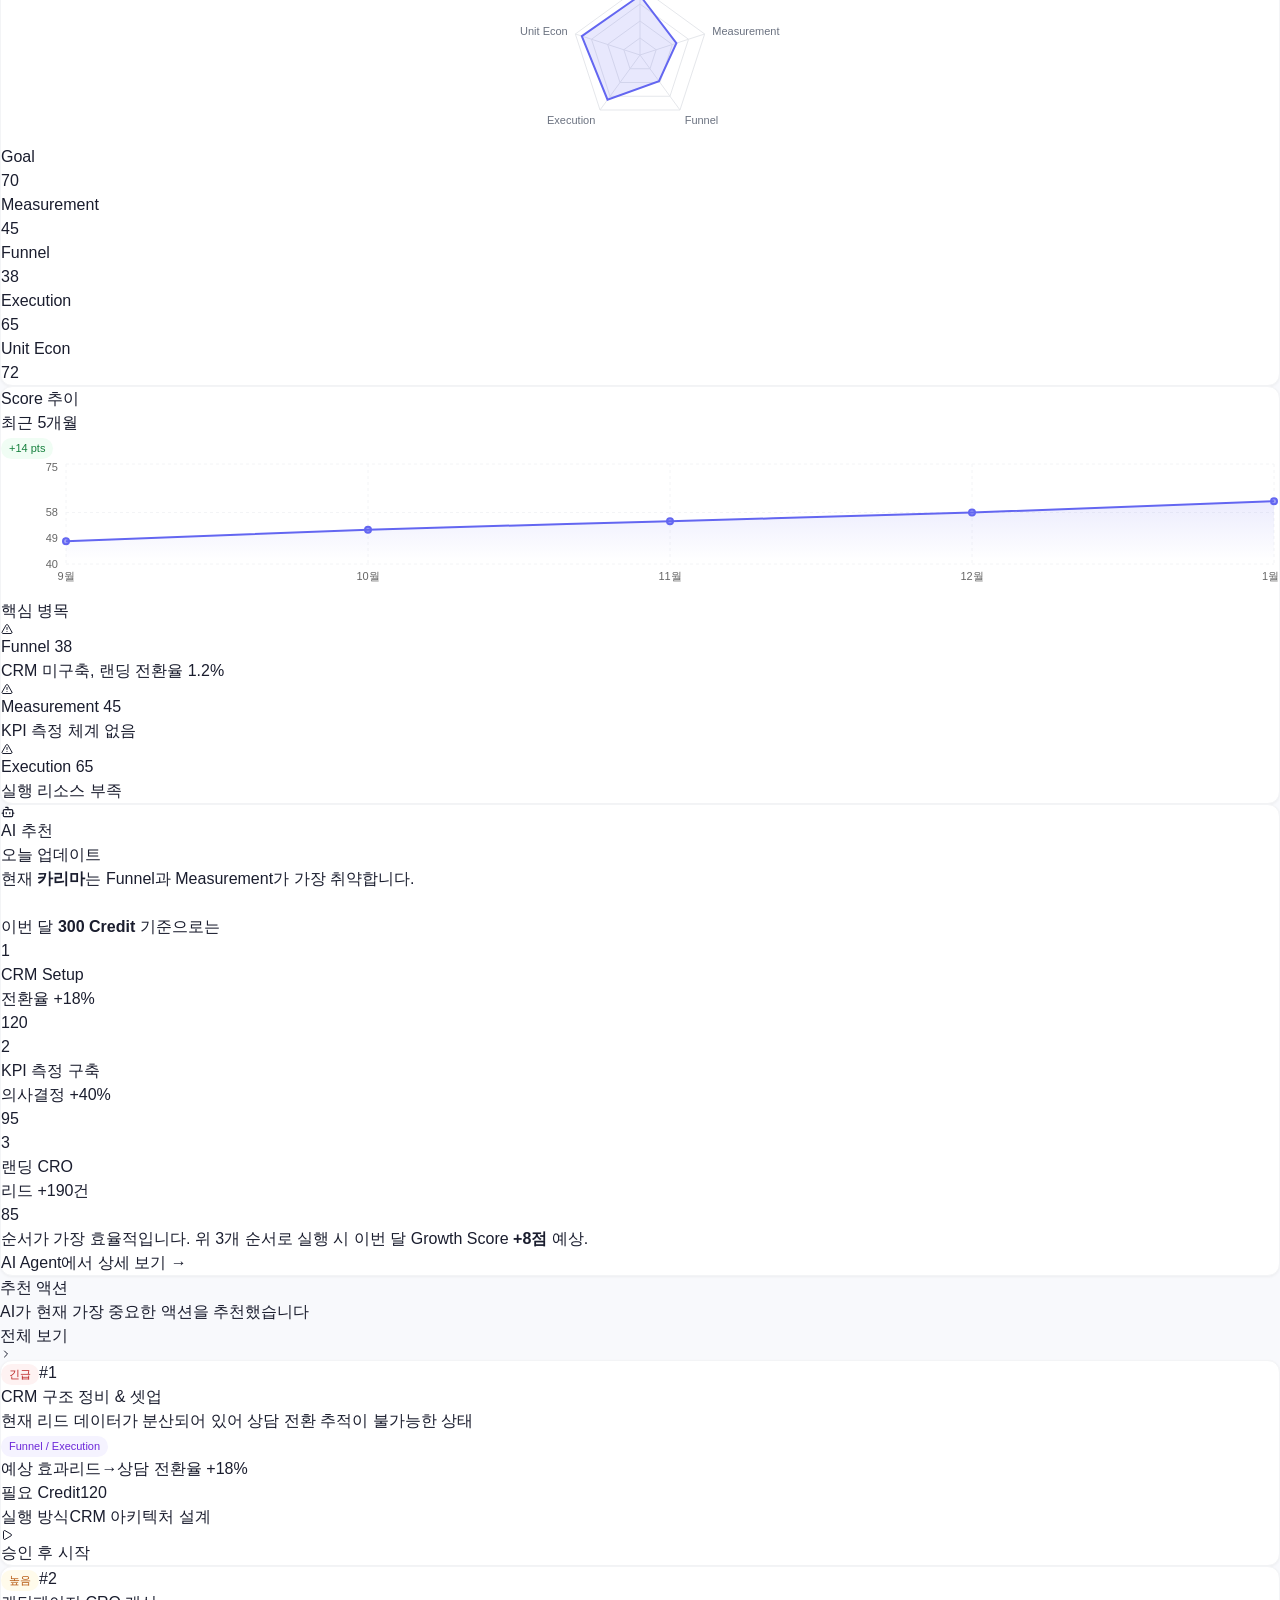
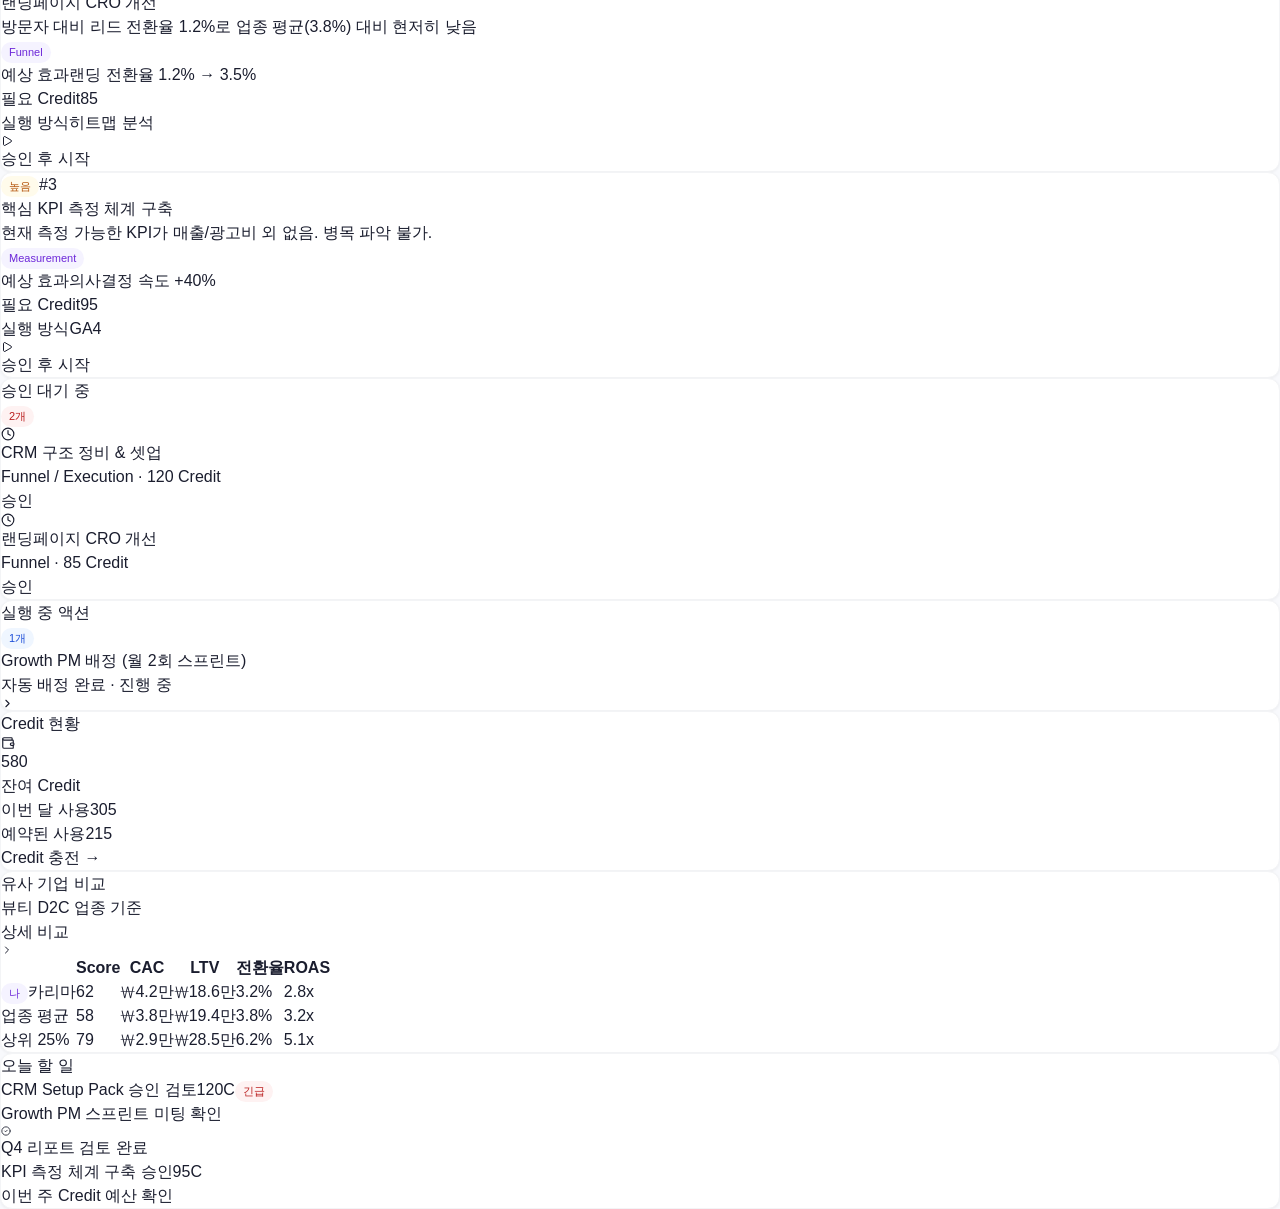
==== commit 66a9f45d: "Add files via upload" ====
--- a/index.html
+++ b/index.html
@@ -2,13 +2,453 @@
 <html lang="ko">
   <head>
     <meta charset="UTF-8" />
-    <link rel="icon" type="image/svg+xml" href="/favicon.svg" />
     <meta name="viewport" content="width=device-width, initial-scale=1.0" />
     <title>GrowthMaker v4 — Growth Operating System</title>
-    <script type="module" crossorigin src="/assets/index-BkM1cRhi.js"></script>
-    <link rel="stylesheet" crossorigin href="/assets/index-Cu1hnMH9.css">
   </head>
   <body>
     <div id="root"></div>
+    <script>
+var eJ=Object.defineProperty;var tJ=(Oa,Bn,ci)=>Bn in Oa?eJ(Oa,Bn,{enumerable:!0,configurable:!0,writable:!0,value:ci}):Oa[Bn]=ci;var Vh=(Oa,Bn,ci)=>tJ(Oa,typeof Bn!="symbol"?Bn+"":Bn,ci);(function(){"use strict";var Oa=document.createElement("style");Oa.textContent=`@layer theme,base,components,utilities;@layer theme{@theme default{ --font-sans: ui-sans-serif, system-ui, sans-serif, "Apple Color Emoji", "Segoe UI Emoji", "Segoe UI Symbol", "Noto Color Emoji"; --font-serif: ui-serif, Georgia, Cambria, "Times New Roman", Times, serif; --font-mono: ui-monospace, SFMono-Regular, Menlo, Monaco, Consolas, "Liberation Mono", "Courier New", monospace; --color-red-50: oklch(97.1% .013 17.38); --color-red-100: oklch(93.6% .032 17.717); --color-red-200: oklch(88.5% .062 18.334); --color-red-300: oklch(80.8% .114 19.571); --color-red-400: oklch(70.4% .191 22.216); --color-red-500: oklch(63.7% .237 25.331); --color-red-600: oklch(57.7% .245 27.325); --color-red-700: oklch(50.5% .213 27.518); --color-red-800: oklch(44.4% .177 26.899); --color-red-900: oklch(39.6% .141 25.723); --color-red-950: oklch(25.8% .092 26.042); --color-orange-50: oklch(98% .016 73.684); --color-orange-100: oklch(95.4% .038 75.164); --color-orange-200: oklch(90.1% .076 70.697); --color-orange-300: oklch(83.7% .128 66.29); --color-orange-400: oklch(75% .183 55.934); --color-orange-500: oklch(70.5% .213 47.604); --color-orange-600: oklch(64.6% .222 41.116); --color-orange-700: oklch(55.3% .195 38.402); --color-orange-800: oklch(47% .157 37.304); --color-orange-900: oklch(40.8% .123 38.172); --color-orange-950: oklch(26.6% .079 36.259); --color-amber-50: oklch(98.7% .022 95.277); --color-amber-100: oklch(96.2% .059 95.617); --color-amber-200: oklch(92.4% .12 95.746); --color-amber-300: oklch(87.9% .169 91.605); --color-amber-400: oklch(82.8% .189 84.429); --color-amber-500: oklch(76.9% .188 70.08); --color-amber-600: oklch(66.6% .179 58.318); --color-amber-700: oklch(55.5% .163 48.998); --color-amber-800: oklch(47.3% .137 46.201); --color-amber-900: oklch(41.4% .112 45.904); --color-amber-950: oklch(27.9% .077 45.635); --color-yellow-50: oklch(98.7% .026 102.212); --color-yellow-100: oklch(97.3% .071 103.193); --color-yellow-200: oklch(94.5% .129 101.54); --color-yellow-300: oklch(90.5% .182 98.111); --color-yellow-400: oklch(85.2% .199 91.936); --color-yellow-500: oklch(79.5% .184 86.047); --color-yellow-600: oklch(68.1% .162 75.834); --color-yellow-700: oklch(55.4% .135 66.442); --color-yellow-800: oklch(47.6% .114 61.907); --color-yellow-900: oklch(42.1% .095 57.708); --color-yellow-950: oklch(28.6% .066 53.813); --color-lime-50: oklch(98.6% .031 120.757); --color-lime-100: oklch(96.7% .067 122.328); --color-lime-200: oklch(93.8% .127 124.321); --color-lime-300: oklch(89.7% .196 126.665); --color-lime-400: oklch(84.1% .238 128.85); --color-lime-500: oklch(76.8% .233 130.85); --color-lime-600: oklch(64.8% .2 131.684); --color-lime-700: oklch(53.2% .157 131.589); --color-lime-800: oklch(45.3% .124 130.933); --color-lime-900: oklch(40.5% .101 131.063); --color-lime-950: oklch(27.4% .072 132.109); --color-green-50: oklch(98.2% .018 155.826); --color-green-100: oklch(96.2% .044 156.743); --color-green-200: oklch(92.5% .084 155.995); --color-green-300: oklch(87.1% .15 154.449); --color-green-400: oklch(79.2% .209 151.711); --color-green-500: oklch(72.3% .219 149.579); --color-green-600: oklch(62.7% .194 149.214); --color-green-700: oklch(52.7% .154 150.069); --color-green-800: oklch(44.8% .119 151.328); --color-green-900: oklch(39.3% .095 152.535); --color-green-950: oklch(26.6% .065 152.934); --color-emerald-50: oklch(97.9% .021 166.113); --color-emerald-100: oklch(95% .052 163.051); --color-emerald-200: oklch(90.5% .093 164.15); --color-emerald-300: oklch(84.5% .143 164.978); --color-emerald-400: oklch(76.5% .177 163.223); --color-emerald-500: oklch(69.6% .17 162.48); --color-emerald-600: oklch(59.6% .145 163.225); --color-emerald-700: oklch(50.8% .118 165.612); --color-emerald-800: oklch(43.2% .095 166.913); --color-emerald-900: oklch(37.8% .077 168.94); --color-emerald-950: oklch(26.2% .051 172.552); --color-teal-50: oklch(98.4% .014 180.72); --color-teal-100: oklch(95.3% .051 180.801); --color-teal-200: oklch(91% .096 180.426); --color-teal-300: oklch(85.5% .138 181.071); --color-teal-400: oklch(77.7% .152 181.912); --color-teal-500: oklch(70.4% .14 182.503); --color-teal-600: oklch(60% .118 184.704); --color-teal-700: oklch(51.1% .096 186.391); --color-teal-800: oklch(43.7% .078 188.216); --color-teal-900: oklch(38.6% .063 188.416); --color-teal-950: oklch(27.7% .046 192.524); --color-cyan-50: oklch(98.4% .019 200.873); --color-cyan-100: oklch(95.6% .045 203.388); --color-cyan-200: oklch(91.7% .08 205.041); --color-cyan-300: oklch(86.5% .127 207.078); --color-cyan-400: oklch(78.9% .154 211.53); --color-cyan-500: oklch(71.5% .143 215.221); --color-cyan-600: oklch(60.9% .126 221.723); --color-cyan-700: oklch(52% .105 223.128); --color-cyan-800: oklch(45% .085 224.283); --color-cyan-900: oklch(39.8% .07 227.392); --color-cyan-950: oklch(30.2% .056 229.695); --color-sky-50: oklch(97.7% .013 236.62); --color-sky-100: oklch(95.1% .026 236.824); --color-sky-200: oklch(90.1% .058 230.902); --color-sky-300: oklch(82.8% .111 230.318); --color-sky-400: oklch(74.6% .16 232.661); --color-sky-500: oklch(68.5% .169 237.323); --color-sky-600: oklch(58.8% .158 241.966); --color-sky-700: oklch(50% .134 242.749); --color-sky-800: oklch(44.3% .11 240.79); --color-sky-900: oklch(39.1% .09 240.876); --color-sky-950: oklch(29.3% .066 243.157); --color-blue-50: oklch(97% .014 254.604); --color-blue-100: oklch(93.2% .032 255.585); --color-blue-200: oklch(88.2% .059 254.128); --color-blue-300: oklch(80.9% .105 251.813); --color-blue-400: oklch(70.7% .165 254.624); --color-blue-500: oklch(62.3% .214 259.815); --color-blue-600: oklch(54.6% .245 262.881); --color-blue-700: oklch(48.8% .243 264.376); --color-blue-800: oklch(42.4% .199 265.638); --color-blue-900: oklch(37.9% .146 265.522); --color-blue-950: oklch(28.2% .091 267.935); --color-indigo-50: oklch(96.2% .018 272.314); --color-indigo-100: oklch(93% .034 272.788); --color-indigo-200: oklch(87% .065 274.039); --color-indigo-300: oklch(78.5% .115 274.713); --color-indigo-400: oklch(67.3% .182 276.935); --color-indigo-500: oklch(58.5% .233 277.117); --color-indigo-600: oklch(51.1% .262 276.966); --color-indigo-700: oklch(45.7% .24 277.023); --color-indigo-800: oklch(39.8% .195 277.366); --color-indigo-900: oklch(35.9% .144 278.697); --color-indigo-950: oklch(25.7% .09 281.288); --color-violet-50: oklch(96.9% .016 293.756); --color-violet-100: oklch(94.3% .029 294.588); --color-violet-200: oklch(89.4% .057 293.283); --color-violet-300: oklch(81.1% .111 293.571); --color-violet-400: oklch(70.2% .183 293.541); --color-violet-500: oklch(60.6% .25 292.717); --color-violet-600: oklch(54.1% .281 293.009); --color-violet-700: oklch(49.1% .27 292.581); --color-violet-800: oklch(43.2% .232 292.759); --color-violet-900: oklch(38% .189 293.745); --color-violet-950: oklch(28.3% .141 291.089); --color-purple-50: oklch(97.7% .014 308.299); --color-purple-100: oklch(94.6% .033 307.174); --color-purple-200: oklch(90.2% .063 306.703); --color-purple-300: oklch(82.7% .119 306.383); --color-purple-400: oklch(71.4% .203 305.504); --color-purple-500: oklch(62.7% .265 303.9); --color-purple-600: oklch(55.8% .288 302.321); --color-purple-700: oklch(49.6% .265 301.924); --color-purple-800: oklch(43.8% .218 303.724); --color-purple-900: oklch(38.1% .176 304.987); --color-purple-950: oklch(29.1% .149 302.717); --color-fuchsia-50: oklch(97.7% .017 320.058); --color-fuchsia-100: oklch(95.2% .037 318.852); --color-fuchsia-200: oklch(90.3% .076 319.62); --color-fuchsia-300: oklch(83.3% .145 321.434); --color-fuchsia-400: oklch(74% .238 322.16); --color-fuchsia-500: oklch(66.7% .295 322.15); --color-fuchsia-600: oklch(59.1% .293 322.896); --color-fuchsia-700: oklch(51.8% .253 323.949); --color-fuchsia-800: oklch(45.2% .211 324.591); --color-fuchsia-900: oklch(40.1% .17 325.612); --color-fuchsia-950: oklch(29.3% .136 325.661); --color-pink-50: oklch(97.1% .014 343.198); --color-pink-100: oklch(94.8% .028 342.258); --color-pink-200: oklch(89.9% .061 343.231); --color-pink-300: oklch(82.3% .12 346.018); --color-pink-400: oklch(71.8% .202 349.761); --color-pink-500: oklch(65.6% .241 354.308); --color-pink-600: oklch(59.2% .249 .584); --color-pink-700: oklch(52.5% .223 3.958); --color-pink-800: oklch(45.9% .187 3.815); --color-pink-900: oklch(40.8% .153 2.432); --color-pink-950: oklch(28.4% .109 3.907); --color-rose-50: oklch(96.9% .015 12.422); --color-rose-100: oklch(94.1% .03 12.58); --color-rose-200: oklch(89.2% .058 10.001); --color-rose-300: oklch(81% .117 11.638); --color-rose-400: oklch(71.2% .194 13.428); --color-rose-500: oklch(64.5% .246 16.439); --color-rose-600: oklch(58.6% .253 17.585); --color-rose-700: oklch(51.4% .222 16.935); --color-rose-800: oklch(45.5% .188 13.697); --color-rose-900: oklch(41% .159 10.272); --color-rose-950: oklch(27.1% .105 12.094); --color-slate-50: oklch(98.4% .003 247.858); --color-slate-100: oklch(96.8% .007 247.896); --color-slate-200: oklch(92.9% .013 255.508); --color-slate-300: oklch(86.9% .022 252.894); --color-slate-400: oklch(70.4% .04 256.788); --color-slate-500: oklch(55.4% .046 257.417); --color-slate-600: oklch(44.6% .043 257.281); --color-slate-700: oklch(37.2% .044 257.287); --color-slate-800: oklch(27.9% .041 260.031); --color-slate-900: oklch(20.8% .042 265.755); --color-slate-950: oklch(12.9% .042 264.695); --color-gray-50: oklch(98.5% .002 247.839); --color-gray-100: oklch(96.7% .003 264.542); --color-gray-200: oklch(92.8% .006 264.531); --color-gray-300: oklch(87.2% .01 258.338); --color-gray-400: oklch(70.7% .022 261.325); --color-gray-500: oklch(55.1% .027 264.364); --color-gray-600: oklch(44.6% .03 256.802); --color-gray-700: oklch(37.3% .034 259.733); --color-gray-800: oklch(27.8% .033 256.848); --color-gray-900: oklch(21% .034 264.665); --color-gray-950: oklch(13% .028 261.692); --color-zinc-50: oklch(98.5% 0 0); --color-zinc-100: oklch(96.7% .001 286.375); --color-zinc-200: oklch(92% .004 286.32); --color-zinc-300: oklch(87.1% .006 286.286); --color-zinc-400: oklch(70.5% .015 286.067); --color-zinc-500: oklch(55.2% .016 285.938); --color-zinc-600: oklch(44.2% .017 285.786); --color-zinc-700: oklch(37% .013 285.805); --color-zinc-800: oklch(27.4% .006 286.033); --color-zinc-900: oklch(21% .006 285.885); --color-zinc-950: oklch(14.1% .005 285.823); --color-neutral-50: oklch(98.5% 0 0); --color-neutral-100: oklch(97% 0 0); --color-neutral-200: oklch(92.2% 0 0); --color-neutral-300: oklch(87% 0 0); --color-neutral-400: oklch(70.8% 0 0); --color-neutral-500: oklch(55.6% 0 0); --color-neutral-600: oklch(43.9% 0 0); --color-neutral-700: oklch(37.1% 0 0); --color-neutral-800: oklch(26.9% 0 0); --color-neutral-900: oklch(20.5% 0 0); --color-neutral-950: oklch(14.5% 0 0); --color-stone-50: oklch(98.5% .001 106.423); --color-stone-100: oklch(97% .001 106.424); --color-stone-200: oklch(92.3% .003 48.717); --color-stone-300: oklch(86.9% .005 56.366); --color-stone-400: oklch(70.9% .01 56.259); --color-stone-500: oklch(55.3% .013 58.071); --color-stone-600: oklch(44.4% .011 73.639); --color-stone-700: oklch(37.4% .01 67.558); --color-stone-800: oklch(26.8% .007 34.298); --color-stone-900: oklch(21.6% .006 56.043); --color-stone-950: oklch(14.7% .004 49.25); --color-mauve-50: oklch(98.5% 0 0); --color-mauve-100: oklch(96% .003 325.6); --color-mauve-200: oklch(92.2% .005 325.62); --color-mauve-300: oklch(86.5% .012 325.68); --color-mauve-400: oklch(71.1% .019 323.02); --color-mauve-500: oklch(54.2% .034 322.5); --color-mauve-600: oklch(43.5% .029 321.78); --color-mauve-700: oklch(36.4% .029 323.89); --color-mauve-800: oklch(26.3% .024 320.12); --color-mauve-900: oklch(21.2% .019 322.12); --color-mauve-950: oklch(14.5% .008 326); --color-olive-50: oklch(98.8% .003 106.5); --color-olive-100: oklch(96.6% .005 106.5); --color-olive-200: oklch(93% .007 106.5); --color-olive-300: oklch(88% .011 106.6); --color-olive-400: oklch(73.7% .021 106.9); --color-olive-500: oklch(58% .031 107.3); --color-olive-600: oklch(46.6% .025 107.3); --color-olive-700: oklch(39.4% .023 107.4); --color-olive-800: oklch(28.6% .016 107.4); --color-olive-900: oklch(22.8% .013 107.4); --color-olive-950: oklch(15.3% .006 107.1); --color-mist-50: oklch(98.7% .002 197.1); --color-mist-100: oklch(96.3% .002 197.1); --color-mist-200: oklch(92.5% .005 214.3); --color-mist-300: oklch(87.2% .007 219.6); --color-mist-400: oklch(72.3% .014 214.4); --color-mist-500: oklch(56% .021 213.5); --color-mist-600: oklch(45% .017 213.2); --color-mist-700: oklch(37.8% .015 216); --color-mist-800: oklch(27.5% .011 216.9); --color-mist-900: oklch(21.8% .008 223.9); --color-mist-950: oklch(14.8% .004 228.8); --color-taupe-50: oklch(98.6% .002 67.8); --color-taupe-100: oklch(96% .002 17.2); --color-taupe-200: oklch(92.2% .005 34.3); --color-taupe-300: oklch(86.8% .007 39.5); --color-taupe-400: oklch(71.4% .014 41.2); --color-taupe-500: oklch(54.7% .021 43.1); --color-taupe-600: oklch(43.8% .017 39.3); --color-taupe-700: oklch(36.7% .016 35.7); --color-taupe-800: oklch(26.8% .011 36.5); --color-taupe-900: oklch(21.4% .009 43.1); --color-taupe-950: oklch(14.7% .004 49.3); --color-black: #000; --color-white: #fff; --spacing: .25rem; --breakpoint-sm: 40rem; --breakpoint-md: 48rem; --breakpoint-lg: 64rem; --breakpoint-xl: 80rem; --breakpoint-2xl: 96rem; --container-3xs: 16rem; --container-2xs: 18rem; --container-xs: 20rem; --container-sm: 24rem; --container-md: 28rem; --container-lg: 32rem; --container-xl: 36rem; --container-2xl: 42rem; --container-3xl: 48rem; --container-4xl: 56rem; --container-5xl: 64rem; --container-6xl: 72rem; --container-7xl: 80rem; --text-xs: .75rem; --text-xs--line-height: calc(1 / .75); --text-sm: .875rem; --text-sm--line-height: calc(1.25 / .875); --text-base: 1rem; --text-base--line-height: 1.5 ; --text-lg: 1.125rem; --text-lg--line-height: calc(1.75 / 1.125); --text-xl: 1.25rem; --text-xl--line-height: calc(1.75 / 1.25); --text-2xl: 1.5rem; --text-2xl--line-height: calc(2 / 1.5); --text-3xl: 1.875rem; --text-3xl--line-height: 1.2 ; --text-4xl: 2.25rem; --text-4xl--line-height: calc(2.5 / 2.25); --text-5xl: 3rem; --text-5xl--line-height: 1; --text-6xl: 3.75rem; --text-6xl--line-height: 1; --text-7xl: 4.5rem; --text-7xl--line-height: 1; --text-8xl: 6rem; --text-8xl--line-height: 1; --text-9xl: 8rem; --text-9xl--line-height: 1; --font-weight-thin: 100; --font-weight-extralight: 200; --font-weight-light: 300; --font-weight-normal: 400; --font-weight-medium: 500; --font-weight-semibold: 600; --font-weight-bold: 700; --font-weight-extrabold: 800; --font-weight-black: 900; --tracking-tighter: -.05em; --tracking-tight: -.025em; --tracking-normal: 0em; --tracking-wide: .025em; --tracking-wider: .05em; --tracking-widest: .1em; --leading-tight: 1.25; --leading-snug: 1.375; --leading-normal: 1.5; --leading-relaxed: 1.625; --leading-loose: 2; --radius-xs: .125rem; --radius-sm: .25rem; --radius-md: .375rem; --radius-lg: .5rem; --radius-xl: .75rem; --radius-2xl: 1rem; --radius-3xl: 1.5rem; --radius-4xl: 2rem; --shadow-2xs: 0 1px rgb(0 0 0 / .05); --shadow-xs: 0 1px 2px 0 rgb(0 0 0 / .05); --shadow-sm: 0 1px 3px 0 rgb(0 0 0 / .1), 0 1px 2px -1px rgb(0 0 0 / .1); --shadow-md: 0 4px 6px -1px rgb(0 0 0 / .1), 0 2px 4px -2px rgb(0 0 0 / .1); --shadow-lg: 0 10px 15px -3px rgb(0 0 0 / .1), 0 4px 6px -4px rgb(0 0 0 / .1); --shadow-xl: 0 20px 25px -5px rgb(0 0 0 / .1), 0 8px 10px -6px rgb(0 0 0 / .1); --shadow-2xl: 0 25px 50px -12px rgb(0 0 0 / .25); --inset-shadow-2xs: inset 0 1px rgb(0 0 0 / .05); --inset-shadow-xs: inset 0 1px 1px rgb(0 0 0 / .05); --inset-shadow-sm: inset 0 2px 4px rgb(0 0 0 / .05); --drop-shadow-xs: 0 1px 1px rgb(0 0 0 / .05); --drop-shadow-sm: 0 1px 2px rgb(0 0 0 / .15); --drop-shadow-md: 0 3px 3px rgb(0 0 0 / .12); --drop-shadow-lg: 0 4px 4px rgb(0 0 0 / .15); --drop-shadow-xl: 0 9px 7px rgb(0 0 0 / .1); --drop-shadow-2xl: 0 25px 25px rgb(0 0 0 / .15); --text-shadow-2xs: 0px 1px 0px rgb(0 0 0 / .15); --text-shadow-xs: 0px 1px 1px rgb(0 0 0 / .2); --text-shadow-sm: 0px 1px 0px rgb(0 0 0 / .075), 0px 1px 1px rgb(0 0 0 / .075), 0px 2px 2px rgb(0 0 0 / .075); --text-shadow-md: 0px 1px 1px rgb(0 0 0 / .1), 0px 1px 2px rgb(0 0 0 / .1), 0px 2px 4px rgb(0 0 0 / .1); --text-shadow-lg: 0px 1px 2px rgb(0 0 0 / .1), 0px 3px 2px rgb(0 0 0 / .1), 0px 4px 8px rgb(0 0 0 / .1); --ease-in: cubic-bezier(.4, 0, 1, 1); --ease-out: cubic-bezier(0, 0, .2, 1); --ease-in-out: cubic-bezier(.4, 0, .2, 1); --animate-spin: spin 1s linear infinite; --animate-ping: ping 1s cubic-bezier(0, 0, .2, 1) infinite; --animate-pulse: pulse 2s cubic-bezier(.4, 0, .6, 1) infinite; --animate-bounce: bounce 1s infinite; @keyframes spin { to { transform: rotate(360deg); } } @keyframes ping { 75%, 100% { transform: scale(2); opacity: 0; } } @keyframes pulse { 50% { opacity: .5; } } @keyframes bounce { 0%, 100% { transform: translateY(-25%); animation-timing-function: cubic-bezier(.8, 0, 1, 1); } 50% { transform: none; animation-timing-function: cubic-bezier(0, 0, .2, 1); } } --blur-xs: 4px; --blur-sm: 8px; --blur-md: 12px; --blur-lg: 16px; --blur-xl: 24px; --blur-2xl: 40px; --blur-3xl: 64px; --perspective-dramatic: 100px; --perspective-near: 300px; --perspective-normal: 500px; --perspective-midrange: 800px; --perspective-distant: 1200px; --aspect-video: 16 / 9; --default-transition-duration: .15s; --default-transition-timing-function: cubic-bezier(.4, 0, .2, 1); --default-font-family: --theme(--font-sans, initial); --default-font-feature-settings: --theme( --font-sans--font-feature-settings, initial ); --default-font-variation-settings: --theme( --font-sans--font-variation-settings, initial ); --default-mono-font-family: --theme(--font-mono, initial); --default-mono-font-feature-settings: --theme( --font-mono--font-feature-settings, initial ); --default-mono-font-variation-settings: --theme( --font-mono--font-variation-settings, initial ); }@theme default inline reference{ --blur: 8px; --shadow: 0 1px 3px 0 rgb(0 0 0 / .1), 0 1px 2px -1px rgb(0 0 0 / .1); --shadow-inner: inset 0 2px 4px 0 rgb(0 0 0 / .05); --drop-shadow: 0 1px 2px rgb(0 0 0 / .1), 0 1px 1px rgb(0 0 0 / .06); --radius: .25rem; --max-width-prose: 65ch; }}@layer base{*,:after,:before,::backdrop,::file-selector-button{box-sizing:border-box;margin:0;padding:0;border:0 solid}html,:host{line-height:1.5;-webkit-text-size-adjust:100%;-moz-tab-size:4;tab-size:4;font-family:--theme(--default-font-family,ui-sans-serif,system-ui,sans-serif,"Apple Color Emoji","Segoe UI Emoji","Segoe UI Symbol","Noto Color Emoji");font-feature-settings:--theme(--default-font-feature-settings,normal);font-variation-settings:--theme(--default-font-variation-settings,normal);-webkit-tap-highlight-color:transparent}hr{height:0;color:inherit;border-top-width:1px}abbr:where([title]){-webkit-text-decoration:underline dotted;text-decoration:underline dotted}h1,h2,h3,h4,h5,h6{font-size:inherit;font-weight:inherit}a{color:inherit;-webkit-text-decoration:inherit;text-decoration:inherit}b,strong{font-weight:bolder}code,kbd,samp,pre{font-family:--theme(--default-mono-font-family,ui-monospace,SFMono-Regular,Menlo,Monaco,Consolas,"Liberation Mono","Courier New",monospace);font-feature-settings:--theme(--default-mono-font-feature-settings,normal);font-variation-settings:--theme(--default-mono-font-variation-settings,normal);font-size:1em}small{font-size:80%}sub,sup{font-size:75%;line-height:0;position:relative;vertical-align:baseline}sub{bottom:-.25em}sup{top:-.5em}table{text-indent:0;border-color:inherit;border-collapse:collapse}:-moz-focusring{outline:auto}progress{vertical-align:baseline}summary{display:list-item}ol,ul,menu{list-style:none}img,svg,video,canvas,audio,iframe,embed,object{display:block;vertical-align:middle}img,video{max-width:100%;height:auto}button,input,select,optgroup,textarea,::file-selector-button{font:inherit;font-feature-settings:inherit;font-variation-settings:inherit;letter-spacing:inherit;color:inherit;border-radius:0;background-color:transparent;opacity:1}:where(select:is([multiple],[size])) optgroup{font-weight:bolder}:where(select:is([multiple],[size])) optgroup option{padding-inline-start:20px}::file-selector-button{margin-inline-end:4px}::placeholder{opacity:1}@supports (not (-webkit-appearance: -apple-pay-button)) or (contain-intrinsic-size: 1px){::placeholder{color:color-mix(in oklab,currentcolor 50%,transparent)}}textarea{resize:vertical}::-webkit-search-decoration{-webkit-appearance:none}::-webkit-date-and-time-value{min-height:1lh;text-align:inherit}::-webkit-datetime-edit{display:inline-flex}::-webkit-datetime-edit-fields-wrapper{padding:0}::-webkit-datetime-edit,::-webkit-datetime-edit-year-field,::-webkit-datetime-edit-month-field,::-webkit-datetime-edit-day-field,::-webkit-datetime-edit-hour-field,::-webkit-datetime-edit-minute-field,::-webkit-datetime-edit-second-field,::-webkit-datetime-edit-millisecond-field,::-webkit-datetime-edit-meridiem-field{padding-block:0}::-webkit-calendar-picker-indicator{line-height:1}:-moz-ui-invalid{box-shadow:none}button,input:where([type=button],[type=reset],[type=submit]),::file-selector-button{-webkit-appearance:button;-moz-appearance:button;appearance:button}::-webkit-inner-spin-button,::-webkit-outer-spin-button{height:auto}[hidden]:where(:not([hidden=until-found])){display:none!important}}@layer utilities{@tailwind utilities;}@layer base{*{box-sizing:border-box}body{font-family:-apple-system,BlinkMacSystemFont,Segoe UI,Pretendard,Apple SD Gothic Neo,sans-serif;background-color:#f8f9fc;color:#1a1d2e;-webkit-font-smoothing:antialiased}::-webkit-scrollbar{width:6px;height:6px}::-webkit-scrollbar-track{background:transparent}::-webkit-scrollbar-thumb{background:#d1d5db;border-radius:3px}::-webkit-scrollbar-thumb:hover{background:#9ca3af}}@layer components{.card{background:#fff;border-radius:.75rem;border:1px solid #f3f4f6;box-shadow:0 1px 3px #0000000d}.badge{display:inline-flex;align-items:center;padding:2px 8px;border-radius:9999px;font-size:11px;font-weight:500}.badge-red{background:#fef2f2;color:#b91c1c}.badge-yellow{background:#fffbeb;color:#b45309}.badge-green{background:#f0fdf4;color:#15803d}.badge-blue{background:#eff6ff;color:#1d4ed8}.badge-purple{background:#f5f3ff;color:#6d28d9}.badge-gray{background:#f3f4f6;color:#4b5563}.badge-indigo{background:#eef2ff;color:#4338ca}}.nav-item-active{background:linear-gradient(135deg,#eef2ff,#e0e7ff);color:#4338ca}@keyframes pulse-dot{0%,to{opacity:1}50%{opacity:.4}}.pulse-dot{animation:pulse-dot 2s ease-in-out infinite}.table-row-hover:hover{background-color:#f8f9ff}.line-clamp-2{display:-webkit-box;-webkit-line-clamp:2;-webkit-box-orient:vertical;overflow:hidden}
+/*$vite$:1*/`,document.head.appendChild(Oa);function Bn(e,t){for(var r=0;r<t.length;r++){const n=t[r];if(typeof n!="string"&&!Array.isArray(n)){for(const l in n)if(l!=="default"&&!(l in e)){const o=Object.getOwnPropertyDescriptor(n,l);o&&Object.defineProperty(e,l,o.get?o:{enumerable:!0,get:()=>n[l]})}}}return Object.freeze(Object.defineProperty(e,Symbol.toStringTag,{value:"Module"}))}var ci=typeof globalThis<"u"?globalThis:typeof window<"u"?window:typeof global<"u"?global:typeof self<"u"?self:{};function bn(e){return e&&e.__esModule&&Object.prototype.hasOwnProperty.call(e,"default")?e.default:e}var Fh={exports:{}},Ro={};/**
+ * @license React
+ * react-jsx-runtime.production.js
+ *
+ * Copyright (c) Meta Platforms, Inc. and affiliates.
+ *
+ * This source code is licensed under the MIT license found in the
+ * LICENSE file in the root directory of this source tree.
+ */var yb;function eM(){if(yb)return Ro;yb=1;var e=Symbol.for("react.transitional.element"),t=Symbol.for("react.fragment");function r(n,l,o){var s=null;if(o!==void 0&&(s=""+o),l.key!==void 0&&(s=""+l.key),"key"in l){o={};for(var f in l)f!=="key"&&(o[f]=l[f])}else o=l;return l=o.ref,{$$typeof:e,type:n,key:s,ref:l!==void 0?l:null,props:o}}return Ro.Fragment=t,Ro.jsx=r,Ro.jsxs=r,Ro}var xb;function tM(){return xb||(xb=1,Fh.exports=eM()),Fh.exports}var g=tM(),Xh={exports:{}},be={};/**
+ * @license React
+ * react.production.js
+ *
+ * Copyright (c) Meta Platforms, Inc. and affiliates.
+ *
+ * This source code is licensed under the MIT license found in the
+ * LICENSE file in the root directory of this source tree.
+ */var bb;function rM(){if(bb)return be;bb=1;var e=Symbol.for("react.transitional.element"),t=Symbol.for("react.portal"),r=Symbol.for("react.fragment"),n=Symbol.for("react.strict_mode"),l=Symbol.for("react.profiler"),o=Symbol.for("react.consumer"),s=Symbol.for("react.context"),f=Symbol.for("react.forward_ref"),h=Symbol.for("react.suspense"),d=Symbol.for("react.memo"),m=Symbol.for("react.lazy"),v=Symbol.for("react.activity"),x=Symbol.iterator;function w(D){return D===null||typeof D!="object"?null:(D=x&&D[x]||D["@@iterator"],typeof D=="function"?D:null)}var O={isMounted:function(){return!1},enqueueForceUpdate:function(){},enqueueReplaceState:function(){},enqueueSetState:function(){}},S=Object.assign,j={};function E(D,Y,te){this.props=D,this.context=Y,this.refs=j,this.updater=te||O}E.prototype.isReactComponent={},E.prototype.setState=function(D,Y){if(typeof D!="object"&&typeof D!="function"&&D!=null)throw Error("takes an object of state variables to update or a function which returns an object of state variables.");this.updater.enqueueSetState(this,D,Y,"setState")},E.prototype.forceUpdate=function(D){this.updater.enqueueForceUpdate(this,D,"forceUpdate")};function _(){}_.prototype=E.prototype;function C(D,Y,te){this.props=D,this.context=Y,this.refs=j,this.updater=te||O}var M=C.prototype=new _;M.constructor=C,S(M,E.prototype),M.isPureReactComponent=!0;var T=Array.isArray;function k(){}var R={H:null,A:null,T:null,S:null},H=Object.prototype.hasOwnProperty;function V(D,Y,te){var ne=te.ref;return{$$typeof:e,type:D,key:Y,ref:ne!==void 0?ne:null,props:te}}function Q(D,Y){return V(D.type,Y,D.props)}function W(D){return typeof D=="object"&&D!==null&&D.$$typeof===e}function K(D){var Y={"=":"=0",":":"=2"};return"$"+D.replace(/[=:]/g,function(te){return Y[te]})}var ce=/\/+/g;function le(D,Y){return typeof D=="object"&&D!==null&&D.key!=null?K(""+D.key):Y.toString(36)}function de(D){switch(D.status){case"fulfilled":return D.value;case"rejected":throw D.reason;default:switch(typeof D.status=="string"?D.then(k,k):(D.status="pending",D.then(function(Y){D.status==="pending"&&(D.status="fulfilled",D.value=Y)},function(Y){D.status==="pending"&&(D.status="rejected",D.reason=Y)})),D.status){case"fulfilled":return D.value;case"rejected":throw D.reason}}throw D}function U(D,Y,te,ne,ge){var we=typeof D;(we==="undefined"||we==="boolean")&&(D=null);var ke=!1;if(D===null)ke=!0;else switch(we){case"bigint":case"string":case"number":ke=!0;break;case"object":switch(D.$$typeof){case e:case t:ke=!0;break;case m:return ke=D._init,U(ke(D._payload),Y,te,ne,ge)}}if(ke)return ge=ge(D),ke=ne===""?"."+le(D,0):ne,T(ge)?(te="",ke!=null&&(te=ke.replace(ce,"$&/")+"/"),U(ge,Y,te,"",function(ae){return ae})):ge!=null&&(W(ge)&&(ge=Q(ge,te+(ge.key==null||D&&D.key===ge.key?"":(""+ge.key).replace(ce,"$&/")+"/")+ke)),Y.push(ge)),1;ke=0;var Ue=ne===""?".":ne+":";if(T(D))for(var re=0;re<D.length;re++)ne=D[re],we=Ue+le(ne,re),ke+=U(ne,Y,te,we,ge);else if(re=w(D),typeof re=="function")for(D=re.call(D),re=0;!(ne=D.next()).done;)ne=ne.value,we=Ue+le(ne,re++),ke+=U(ne,Y,te,we,ge);else if(we==="object"){if(typeof D.then=="function")return U(de(D),Y,te,ne,ge);throw Y=String(D),Error("Objects are not valid as a React child (found: "+(Y==="[object Object]"?"object with keys {"+Object.keys(D).join(", ")+"}":Y)+"). If you meant to render a collection of children, use an array instead.")}return ke}function J(D,Y,te){if(D==null)return D;var ne=[],ge=0;return U(D,ne,"","",function(we){return Y.call(te,we,ge++)}),ne}function ie(D){if(D._status===-1){var Y=D._result;Y=Y(),Y.then(function(te){(D._status===0||D._status===-1)&&(D._status=1,D._result=te)},function(te){(D._status===0||D._status===-1)&&(D._status=2,D._result=te)}),D._status===-1&&(D._status=0,D._result=Y)}if(D._status===1)return D._result.default;throw D._result}var he=typeof reportError=="function"?reportError:function(D){if(typeof window=="object"&&typeof window.ErrorEvent=="function"){var Y=new window.ErrorEvent("error",{bubbles:!0,cancelable:!0,message:typeof D=="object"&&D!==null&&typeof D.message=="string"?String(D.message):String(D),error:D});if(!window.dispatchEvent(Y))return}else if(typeof process=="object"&&typeof process.emit=="function"){process.emit("uncaughtException",D);return}console.error(D)},ve={map:J,forEach:function(D,Y,te){J(D,function(){Y.apply(this,arguments)},te)},count:function(D){var Y=0;return J(D,function(){Y++}),Y},toArray:function(D){return J(D,function(Y){return Y})||[]},only:function(D){if(!W(D))throw Error("React.Children.only expected to receive a single React element child.");return D}};return be.Activity=v,be.Children=ve,be.Component=E,be.Fragment=r,be.Profiler=l,be.PureComponent=C,be.StrictMode=n,be.Suspense=h,be.__CLIENT_INTERNALS_DO_NOT_USE_OR_WARN_USERS_THEY_CANNOT_UPGRADE=R,be.__COMPILER_RUNTIME={__proto__:null,c:function(D){return R.H.useMemoCache(D)}},be.cache=function(D){return function(){return D.apply(null,arguments)}},be.cacheSignal=function(){return null},be.cloneElement=function(D,Y,te){if(D==null)throw Error("The argument must be a React element, but you passed "+D+".");var ne=S({},D.props),ge=D.key;if(Y!=null)for(we in Y.key!==void 0&&(ge=""+Y.key),Y)!H.call(Y,we)||we==="key"||we==="__self"||we==="__source"||we==="ref"&&Y.ref===void 0||(ne[we]=Y[we]);var we=arguments.length-2;if(we===1)ne.children=te;else if(1<we){for(var ke=Array(we),Ue=0;Ue<we;Ue++)ke[Ue]=arguments[Ue+2];ne.children=ke}return V(D.type,ge,ne)},be.createContext=function(D){return D={$$typeof:s,_currentValue:D,_currentValue2:D,_threadCount:0,Provider:null,Consumer:null},D.Provider=D,D.Consumer={$$typeof:o,_context:D},D},be.createElement=function(D,Y,te){var ne,ge={},we=null;if(Y!=null)for(ne in Y.key!==void 0&&(we=""+Y.key),Y)H.call(Y,ne)&&ne!=="key"&&ne!=="__self"&&ne!=="__source"&&(ge[ne]=Y[ne]);var ke=arguments.length-2;if(ke===1)ge.children=te;else if(1<ke){for(var Ue=Array(ke),re=0;re<ke;re++)Ue[re]=arguments[re+2];ge.children=Ue}if(D&&D.defaultProps)for(ne in ke=D.defaultProps,ke)ge[ne]===void 0&&(ge[ne]=ke[ne]);return V(D,we,ge)},be.createRef=function(){return{current:null}},be.forwardRef=function(D){return{$$typeof:f,render:D}},be.isValidElement=W,be.lazy=function(D){return{$$typeof:m,_payload:{_status:-1,_result:D},_init:ie}},be.memo=function(D,Y){return{$$typeof:d,type:D,compare:Y===void 0?null:Y}},be.startTransition=function(D){var Y=R.T,te={};R.T=te;try{var ne=D(),ge=R.S;ge!==null&&ge(te,ne),typeof ne=="object"&&ne!==null&&typeof ne.then=="function"&&ne.then(k,he)}catch(we){he(we)}finally{Y!==null&&te.types!==null&&(Y.types=te.types),R.T=Y}},be.unstable_useCacheRefresh=function(){return R.H.useCacheRefresh()},be.use=function(D){return R.H.use(D)},be.useActionState=function(D,Y,te){return R.H.useActionState(D,Y,te)},be.useCallback=function(D,Y){return R.H.useCallback(D,Y)},be.useContext=function(D){return R.H.useContext(D)},be.useDebugValue=function(){},be.useDeferredValue=function(D,Y){return R.H.useDeferredValue(D,Y)},be.useEffect=function(D,Y){return R.H.useEffect(D,Y)},be.useEffectEvent=function(D){return R.H.useEffectEvent(D)},be.useId=function(){return R.H.useId()},be.useImperativeHandle=function(D,Y,te){return R.H.useImperativeHandle(D,Y,te)},be.useInsertionEffect=function(D,Y){return R.H.useInsertionEffect(D,Y)},be.useLayoutEffect=function(D,Y){return R.H.useLayoutEffect(D,Y)},be.useMemo=function(D,Y){return R.H.useMemo(D,Y)},be.useOptimistic=function(D,Y){return R.H.useOptimistic(D,Y)},be.useReducer=function(D,Y,te){return R.H.useReducer(D,Y,te)},be.useRef=function(D){return R.H.useRef(D)},be.useState=function(D){return R.H.useState(D)},be.useSyncExternalStore=function(D,Y,te){return R.H.useSyncExternalStore(D,Y,te)},be.useTransition=function(){return R.H.useTransition()},be.version="19.2.6",be}var wb;function ul(){return wb||(wb=1,Xh.exports=rM()),Xh.exports}var b=ul();const Sb=bn(b),nM=Bn({__proto__:null,default:Sb},[b]);var Wh={exports:{}},zo={},Zh={exports:{}},Qh={};/**
+ * @license React
+ * scheduler.production.js
+ *
+ * Copyright (c) Meta Platforms, Inc. and affiliates.
+ *
+ * This source code is licensed under the MIT license found in the
+ * LICENSE file in the root directory of this source tree.
+ */var jb;function aM(){return jb||(jb=1,(function(e){function t(U,J){var ie=U.length;U.push(J);e:for(;0<ie;){var he=ie-1>>>1,ve=U[he];if(0<l(ve,J))U[he]=J,U[ie]=ve,ie=he;else break e}}function r(U){return U.length===0?null:U[0]}function n(U){if(U.length===0)return null;var J=U[0],ie=U.pop();if(ie!==J){U[0]=ie;e:for(var he=0,ve=U.length,D=ve>>>1;he<D;){var Y=2*(he+1)-1,te=U[Y],ne=Y+1,ge=U[ne];if(0>l(te,ie))ne<ve&&0>l(ge,te)?(U[he]=ge,U[ne]=ie,he=ne):(U[he]=te,U[Y]=ie,he=Y);else if(ne<ve&&0>l(ge,ie))U[he]=ge,U[ne]=ie,he=ne;else break e}}return J}function l(U,J){var ie=U.sortIndex-J.sortIndex;return ie!==0?ie:U.id-J.id}if(e.unstable_now=void 0,typeof performance=="object"&&typeof performance.now=="function"){var o=performance;e.unstable_now=function(){return o.now()}}else{var s=Date,f=s.now();e.unstable_now=function(){return s.now()-f}}var h=[],d=[],m=1,v=null,x=3,w=!1,O=!1,S=!1,j=!1,E=typeof setTimeout=="function"?setTimeout:null,_=typeof clearTimeout=="function"?clearTimeout:null,C=typeof setImmediate<"u"?setImmediate:null;function M(U){for(var J=r(d);J!==null;){if(J.callback===null)n(d);else if(J.startTime<=U)n(d),J.sortIndex=J.expirationTime,t(h,J);else break;J=r(d)}}function T(U){if(S=!1,M(U),!O)if(r(h)!==null)O=!0,k||(k=!0,K());else{var J=r(d);J!==null&&de(T,J.startTime-U)}}var k=!1,R=-1,H=5,V=-1;function Q(){return j?!0:!(e.unstable_now()-V<H)}function W(){if(j=!1,k){var U=e.unstable_now();V=U;var J=!0;try{e:{O=!1,S&&(S=!1,_(R),R=-1),w=!0;var ie=x;try{t:{for(M(U),v=r(h);v!==null&&!(v.expirationTime>U&&Q());){var he=v.callback;if(typeof he=="function"){v.callback=null,x=v.priorityLevel;var ve=he(v.expirationTime<=U);if(U=e.unstable_now(),typeof ve=="function"){v.callback=ve,M(U),J=!0;break t}v===r(h)&&n(h),M(U)}else n(h);v=r(h)}if(v!==null)J=!0;else{var D=r(d);D!==null&&de(T,D.startTime-U),J=!1}}break e}finally{v=null,x=ie,w=!1}J=void 0}}finally{J?K():k=!1}}}var K;if(typeof C=="function")K=function(){C(W)};else if(typeof MessageChannel<"u"){var ce=new MessageChannel,le=ce.port2;ce.port1.onmessage=W,K=function(){le.postMessage(null)}}else K=function(){E(W,0)};function de(U,J){R=E(function(){U(e.unstable_now())},J)}e.unstable_IdlePriority=5,e.unstable_ImmediatePriority=1,e.unstable_LowPriority=4,e.unstable_NormalPriority=3,e.unstable_Profiling=null,e.unstable_UserBlockingPriority=2,e.unstable_cancelCallback=function(U){U.callback=null},e.unstable_forceFrameRate=function(U){0>U||125<U?console.error("forceFrameRate takes a positive int between 0 and 125, forcing frame rates higher than 125 fps is not supported"):H=0<U?Math.floor(1e3/U):5},e.unstable_getCurrentPriorityLevel=function(){return x},e.unstable_next=function(U){switch(x){case 1:case 2:case 3:var J=3;break;default:J=x}var ie=x;x=J;try{return U()}finally{x=ie}},e.unstable_requestPaint=function(){j=!0},e.unstable_runWithPriority=function(U,J){switch(U){case 1:case 2:case 3:case 4:case 5:break;default:U=3}var ie=x;x=U;try{return J()}finally{x=ie}},e.unstable_scheduleCallback=function(U,J,ie){var he=e.unstable_now();switch(typeof ie=="object"&&ie!==null?(ie=ie.delay,ie=typeof ie=="number"&&0<ie?he+ie:he):ie=he,U){case 1:var ve=-1;break;case 2:ve=250;break;case 5:ve=1073741823;break;case 4:ve=1e4;break;default:ve=5e3}return ve=ie+ve,U={id:m++,callback:J,priorityLevel:U,startTime:ie,expirationTime:ve,sortIndex:-1},ie>he?(U.sortIndex=ie,t(d,U),r(h)===null&&U===r(d)&&(S?(_(R),R=-1):S=!0,de(T,ie-he))):(U.sortIndex=ve,t(h,U),O||w||(O=!0,k||(k=!0,K()))),U},e.unstable_shouldYield=Q,e.unstable_wrapCallback=function(U){var J=x;return function(){var ie=x;x=J;try{return U.apply(this,arguments)}finally{x=ie}}}})(Qh)),Qh}var Ob;function iM(){return Ob||(Ob=1,Zh.exports=aM()),Zh.exports}var Jh={exports:{}},Qt={};/**
+ * @license React
+ * react-dom.production.js
+ *
+ * Copyright (c) Meta Platforms, Inc. and affiliates.
+ *
+ * This source code is licensed under the MIT license found in the
+ * LICENSE file in the root directory of this source tree.
+ */var Ab;function lM(){if(Ab)return Qt;Ab=1;var e=ul();function t(h){var d="https://react.dev/errors/"+h;if(1<arguments.length){d+="?args[]="+encodeURIComponent(arguments[1]);for(var m=2;m<arguments.length;m++)d+="&args[]="+encodeURIComponent(arguments[m])}return"Minified React error #"+h+"; visit "+d+" for the full message or use the non-minified dev environment for full errors and additional helpful warnings."}function r(){}var n={d:{f:r,r:function(){throw Error(t(522))},D:r,C:r,L:r,m:r,X:r,S:r,M:r},p:0,findDOMNode:null},l=Symbol.for("react.portal");function o(h,d,m){var v=3<arguments.length&&arguments[3]!==void 0?arguments[3]:null;return{$$typeof:l,key:v==null?null:""+v,children:h,containerInfo:d,implementation:m}}var s=e.__CLIENT_INTERNALS_DO_NOT_USE_OR_WARN_USERS_THEY_CANNOT_UPGRADE;function f(h,d){if(h==="font")return"";if(typeof d=="string")return d==="use-credentials"?d:""}return Qt.__DOM_INTERNALS_DO_NOT_USE_OR_WARN_USERS_THEY_CANNOT_UPGRADE=n,Qt.createPortal=function(h,d){var m=2<arguments.length&&arguments[2]!==void 0?arguments[2]:null;if(!d||d.nodeType!==1&&d.nodeType!==9&&d.nodeType!==11)throw Error(t(299));return o(h,d,null,m)},Qt.flushSync=function(h){var d=s.T,m=n.p;try{if(s.T=null,n.p=2,h)return h()}finally{s.T=d,n.p=m,n.d.f()}},Qt.preconnect=function(h,d){typeof h=="string"&&(d?(d=d.crossOrigin,d=typeof d=="string"?d==="use-credentials"?d:"":void 0):d=null,n.d.C(h,d))},Qt.prefetchDNS=function(h){typeof h=="string"&&n.d.D(h)},Qt.preinit=function(h,d){if(typeof h=="string"&&d&&typeof d.as=="string"){var m=d.as,v=f(m,d.crossOrigin),x=typeof d.integrity=="string"?d.integrity:void 0,w=typeof d.fetchPriority=="string"?d.fetchPriority:void 0;m==="style"?n.d.S(h,typeof d.precedence=="string"?d.precedence:void 0,{crossOrigin:v,integrity:x,fetchPriority:w}):m==="script"&&n.d.X(h,{crossOrigin:v,integrity:x,fetchPriority:w,nonce:typeof d.nonce=="string"?d.nonce:void 0})}},Qt.preinitModule=function(h,d){if(typeof h=="string")if(typeof d=="object"&&d!==null){if(d.as==null||d.as==="script"){var m=f(d.as,d.crossOrigin);n.d.M(h,{crossOrigin:m,integrity:typeof d.integrity=="string"?d.integrity:void 0,nonce:typeof d.nonce=="string"?d.nonce:void 0})}}else d==null&&n.d.M(h)},Qt.preload=function(h,d){if(typeof h=="string"&&typeof d=="object"&&d!==null&&typeof d.as=="string"){var m=d.as,v=f(m,d.crossOrigin);n.d.L(h,m,{crossOrigin:v,integrity:typeof d.integrity=="string"?d.integrity:void 0,nonce:typeof d.nonce=="string"?d.nonce:void 0,type:typeof d.type=="string"?d.type:void 0,fetchPriority:typeof d.fetchPriority=="string"?d.fetchPriority:void 0,referrerPolicy:typeof d.referrerPolicy=="string"?d.referrerPolicy:void 0,imageSrcSet:typeof d.imageSrcSet=="string"?d.imageSrcSet:void 0,imageSizes:typeof d.imageSizes=="string"?d.imageSizes:void 0,media:typeof d.media=="string"?d.media:void 0})}},Qt.preloadModule=function(h,d){if(typeof h=="string")if(d){var m=f(d.as,d.crossOrigin);n.d.m(h,{as:typeof d.as=="string"&&d.as!=="script"?d.as:void 0,crossOrigin:m,integrity:typeof d.integrity=="string"?d.integrity:void 0})}else n.d.m(h)},Qt.requestFormReset=function(h){n.d.r(h)},Qt.unstable_batchedUpdates=function(h,d){return h(d)},Qt.useFormState=function(h,d,m){return s.H.useFormState(h,d,m)},Qt.useFormStatus=function(){return s.H.useHostTransitionStatus()},Qt.version="19.2.6",Qt}var Eb;function Nb(){if(Eb)return Jh.exports;Eb=1;function e(){if(!(typeof __REACT_DEVTOOLS_GLOBAL_HOOK__>"u"||typeof __REACT_DEVTOOLS_GLOBAL_HOOK__.checkDCE!="function"))try{__REACT_DEVTOOLS_GLOBAL_HOOK__.checkDCE(e)}catch(t){console.error(t)}}return e(),Jh.exports=lM(),Jh.exports}/**
+ * @license React
+ * react-dom-client.production.js
+ *
+ * Copyright (c) Meta Platforms, Inc. and affiliates.
+ *
+ * This source code is licensed under the MIT license found in the
+ * LICENSE file in the root directory of this source tree.
+ */var _b;function oM(){if(_b)return zo;_b=1;var e=iM(),t=ul(),r=Nb();function n(a){var i="https://react.dev/errors/"+a;if(1<arguments.length){i+="?args[]="+encodeURIComponent(arguments[1]);for(var u=2;u<arguments.length;u++)i+="&args[]="+encodeURIComponent(arguments[u])}return"Minified React error #"+a+"; visit "+i+" for the full message or use the non-minified dev environment for full errors and additional helpful warnings."}function l(a){return!(!a||a.nodeType!==1&&a.nodeType!==9&&a.nodeType!==11)}function o(a){var i=a,u=a;if(a.alternate)for(;i.return;)i=i.return;else{a=i;do i=a,(i.flags&4098)!==0&&(u=i.return),a=i.return;while(a)}return i.tag===3?u:null}function s(a){if(a.tag===13){var i=a.memoizedState;if(i===null&&(a=a.alternate,a!==null&&(i=a.memoizedState)),i!==null)return i.dehydrated}return null}function f(a){if(a.tag===31){var i=a.memoizedState;if(i===null&&(a=a.alternate,a!==null&&(i=a.memoizedState)),i!==null)return i.dehydrated}return null}function h(a){if(o(a)!==a)throw Error(n(188))}function d(a){var i=a.alternate;if(!i){if(i=o(a),i===null)throw Error(n(188));return i!==a?null:a}for(var u=a,c=i;;){var p=u.return;if(p===null)break;var y=p.alternate;if(y===null){if(c=p.return,c!==null){u=c;continue}break}if(p.child===y.child){for(y=p.child;y;){if(y===u)return h(p),a;if(y===c)return h(p),i;y=y.sibling}throw Error(n(188))}if(u.return!==c.return)u=p,c=y;else{for(var A=!1,N=p.child;N;){if(N===u){A=!0,u=p,c=y;break}if(N===c){A=!0,c=p,u=y;break}N=N.sibling}if(!A){for(N=y.child;N;){if(N===u){A=!0,u=y,c=p;break}if(N===c){A=!0,c=y,u=p;break}N=N.sibling}if(!A)throw Error(n(189))}}if(u.alternate!==c)throw Error(n(190))}if(u.tag!==3)throw Error(n(188));return u.stateNode.current===u?a:i}function m(a){var i=a.tag;if(i===5||i===26||i===27||i===6)return a;for(a=a.child;a!==null;){if(i=m(a),i!==null)return i;a=a.sibling}return null}var v=Object.assign,x=Symbol.for("react.element"),w=Symbol.for("react.transitional.element"),O=Symbol.for("react.portal"),S=Symbol.for("react.fragment"),j=Symbol.for("react.strict_mode"),E=Symbol.for("react.profiler"),_=Symbol.for("react.consumer"),C=Symbol.for("react.context"),M=Symbol.for("react.forward_ref"),T=Symbol.for("react.suspense"),k=Symbol.for("react.suspense_list"),R=Symbol.for("react.memo"),H=Symbol.for("react.lazy"),V=Symbol.for("react.activity"),Q=Symbol.for("react.memo_cache_sentinel"),W=Symbol.iterator;function K(a){return a===null||typeof a!="object"?null:(a=W&&a[W]||a["@@iterator"],typeof a=="function"?a:null)}var ce=Symbol.for("react.client.reference");function le(a){if(a==null)return null;if(typeof a=="function")return a.$$typeof===ce?null:a.displayName||a.name||null;if(typeof a=="string")return a;switch(a){case S:return"Fragment";case E:return"Profiler";case j:return"StrictMode";case T:return"Suspense";case k:return"SuspenseList";case V:return"Activity"}if(typeof a=="object")switch(a.$$typeof){case O:return"Portal";case C:return a.displayName||"Context";case _:return(a._context.displayName||"Context")+".Consumer";case M:var i=a.render;return a=a.displayName,a||(a=i.displayName||i.name||"",a=a!==""?"ForwardRef("+a+")":"ForwardRef"),a;case R:return i=a.displayName||null,i!==null?i:le(a.type)||"Memo";case H:i=a._payload,a=a._init;try{return le(a(i))}catch{}}return null}var de=Array.isArray,U=t.__CLIENT_INTERNALS_DO_NOT_USE_OR_WARN_USERS_THEY_CANNOT_UPGRADE,J=r.__DOM_INTERNALS_DO_NOT_USE_OR_WARN_USERS_THEY_CANNOT_UPGRADE,ie={pending:!1,data:null,method:null,action:null},he=[],ve=-1;function D(a){return{current:a}}function Y(a){0>ve||(a.current=he[ve],he[ve]=null,ve--)}function te(a,i){ve++,he[ve]=a.current,a.current=i}var ne=D(null),ge=D(null),we=D(null),ke=D(null);function Ue(a,i){switch(te(we,i),te(ge,a),te(ne,null),i.nodeType){case 9:case 11:a=(a=i.documentElement)&&(a=a.namespaceURI)?j4(a):0;break;default:if(a=i.tagName,i=i.namespaceURI)i=j4(i),a=O4(i,a);else switch(a){case"svg":a=1;break;case"math":a=2;break;default:a=0}}Y(ne),te(ne,a)}function re(){Y(ne),Y(ge),Y(we)}function ae(a){a.memoizedState!==null&&te(ke,a);var i=ne.current,u=O4(i,a.type);i!==u&&(te(ge,a),te(ne,u))}function Ne(a){ge.current===a&&(Y(ne),Y(ge)),ke.current===a&&(Y(ke),Ys._currentValue=ie)}var ee,Kt;function ze(a){if(ee===void 0)try{throw Error()}catch(u){var i=u.stack.trim().match(/\n( *(at )?)/);ee=i&&i[1]||"",Kt=-1<u.stack.indexOf(`
+    at`)?" (<anonymous>)":-1<u.stack.indexOf("@")?"@unknown:0:0":""}return`
+`+ee+a+Kt}var Gt=!1;function Yt(a,i){if(!a||Gt)return"";Gt=!0;var u=Error.prepareStackTrace;Error.prepareStackTrace=void 0;try{var c={DetermineComponentFrameRoot:function(){try{if(i){var Z=function(){throw Error()};if(Object.defineProperty(Z.prototype,"props",{set:function(){throw Error()}}),typeof Reflect=="object"&&Reflect.construct){try{Reflect.construct(Z,[])}catch(G){var q=G}Reflect.construct(a,[],Z)}else{try{Z.call()}catch(G){q=G}a.call(Z.prototype)}}else{try{throw Error()}catch(G){q=G}(Z=a())&&typeof Z.catch=="function"&&Z.catch(function(){})}}catch(G){if(G&&q&&typeof G.stack=="string")return[G.stack,q.stack]}return[null,null]}};c.DetermineComponentFrameRoot.displayName="DetermineComponentFrameRoot";var p=Object.getOwnPropertyDescriptor(c.DetermineComponentFrameRoot,"name");p&&p.configurable&&Object.defineProperty(c.DetermineComponentFrameRoot,"name",{value:"DetermineComponentFrameRoot"});var y=c.DetermineComponentFrameRoot(),A=y[0],N=y[1];if(A&&N){var P=A.split(`
+`),I=N.split(`
+`);for(p=c=0;c<P.length&&!P[c].includes("DetermineComponentFrameRoot");)c++;for(;p<I.length&&!I[p].includes("DetermineComponentFrameRoot");)p++;if(c===P.length||p===I.length)for(c=P.length-1,p=I.length-1;1<=c&&0<=p&&P[c]!==I[p];)p--;for(;1<=c&&0<=p;c--,p--)if(P[c]!==I[p]){if(c!==1||p!==1)do if(c--,p--,0>p||P[c]!==I[p]){var F=`
+`+P[c].replace(" at new "," at ");return a.displayName&&F.includes("<anonymous>")&&(F=F.replace("<anonymous>",a.displayName)),F}while(1<=c&&0<=p);break}}}finally{Gt=!1,Error.prepareStackTrace=u}return(u=a?a.displayName||a.name:"")?ze(u):""}function ia(a,i){switch(a.tag){case 26:case 27:case 5:return ze(a.type);case 16:return ze("Lazy");case 13:return a.child!==i&&i!==null?ze("Suspense Fallback"):ze("Suspense");case 19:return ze("SuspenseList");case 0:case 15:return Yt(a.type,!1);case 11:return Yt(a.type.render,!1);case 1:return Yt(a.type,!0);case 31:return ze("Activity");default:return""}}function ns(a){try{var i="",u=null;do i+=ia(a,u),u=a,a=a.return;while(a);return i}catch(c){return`
+Error generating stack: `+c.message+`
+`+c.stack}}var ny=Object.prototype.hasOwnProperty,ay=e.unstable_scheduleCallback,iy=e.unstable_cancelCallback,TW=e.unstable_shouldYield,PW=e.unstable_requestPaint,Ar=e.unstable_now,DW=e.unstable_getCurrentPriorityLevel,tC=e.unstable_ImmediatePriority,rC=e.unstable_UserBlockingPriority,kd=e.unstable_NormalPriority,RW=e.unstable_LowPriority,nC=e.unstable_IdlePriority,zW=e.log,LW=e.unstable_setDisableYieldValue,as=null,Er=null;function Ba(a){if(typeof zW=="function"&&LW(a),Er&&typeof Er.setStrictMode=="function")try{Er.setStrictMode(as,a)}catch{}}var Nr=Math.clz32?Math.clz32:IW,$W=Math.log,BW=Math.LN2;function IW(a){return a>>>=0,a===0?32:31-($W(a)/BW|0)|0}var Md=256,Td=262144,Pd=4194304;function Ki(a){var i=a&42;if(i!==0)return i;switch(a&-a){case 1:return 1;case 2:return 2;case 4:return 4;case 8:return 8;case 16:return 16;case 32:return 32;case 64:return 64;case 128:return 128;case 256:case 512:case 1024:case 2048:case 4096:case 8192:case 16384:case 32768:case 65536:case 131072:return a&261888;case 262144:case 524288:case 1048576:case 2097152:return a&3932160;case 4194304:case 8388608:case 16777216:case 33554432:return a&62914560;case 67108864:return 67108864;case 134217728:return 134217728;case 268435456:return 268435456;case 536870912:return 536870912;case 1073741824:return 0;default:return a}}function Dd(a,i,u){var c=a.pendingLanes;if(c===0)return 0;var p=0,y=a.suspendedLanes,A=a.pingedLanes;a=a.warmLanes;var N=c&134217727;return N!==0?(c=N&~y,c!==0?p=Ki(c):(A&=N,A!==0?p=Ki(A):u||(u=N&~a,u!==0&&(p=Ki(u))))):(N=c&~y,N!==0?p=Ki(N):A!==0?p=Ki(A):u||(u=c&~a,u!==0&&(p=Ki(u)))),p===0?0:i!==0&&i!==p&&(i&y)===0&&(y=p&-p,u=i&-i,y>=u||y===32&&(u&4194048)!==0)?i:p}function is(a,i){return(a.pendingLanes&~(a.suspendedLanes&~a.pingedLanes)&i)===0}function UW(a,i){switch(a){case 1:case 2:case 4:case 8:case 64:return i+250;case 16:case 32:case 128:case 256:case 512:case 1024:case 2048:case 4096:case 8192:case 16384:case 32768:case 65536:case 131072:case 262144:case 524288:case 1048576:case 2097152:return i+5e3;case 4194304:case 8388608:case 16777216:case 33554432:return-1;case 67108864:case 134217728:case 268435456:case 536870912:case 1073741824:return-1;default:return-1}}function aC(){var a=Pd;return Pd<<=1,(Pd&62914560)===0&&(Pd=4194304),a}function ly(a){for(var i=[],u=0;31>u;u++)i.push(a);return i}function ls(a,i){a.pendingLanes|=i,i!==268435456&&(a.suspendedLanes=0,a.pingedLanes=0,a.warmLanes=0)}function qW(a,i,u,c,p,y){var A=a.pendingLanes;a.pendingLanes=u,a.suspendedLanes=0,a.pingedLanes=0,a.warmLanes=0,a.expiredLanes&=u,a.entangledLanes&=u,a.errorRecoveryDisabledLanes&=u,a.shellSuspendCounter=0;var N=a.entanglements,P=a.expirationTimes,I=a.hiddenUpdates;for(u=A&~u;0<u;){var F=31-Nr(u),Z=1<<F;N[F]=0,P[F]=-1;var q=I[F];if(q!==null)for(I[F]=null,F=0;F<q.length;F++){var G=q[F];G!==null&&(G.lane&=-536870913)}u&=~Z}c!==0&&iC(a,c,0),y!==0&&p===0&&a.tag!==0&&(a.suspendedLanes|=y&~(A&~i))}function iC(a,i,u){a.pendingLanes|=i,a.suspendedLanes&=~i;var c=31-Nr(i);a.entangledLanes|=i,a.entanglements[c]=a.entanglements[c]|1073741824|u&261930}function lC(a,i){var u=a.entangledLanes|=i;for(a=a.entanglements;u;){var c=31-Nr(u),p=1<<c;p&i|a[c]&i&&(a[c]|=i),u&=~p}}function oC(a,i){var u=i&-i;return u=(u&42)!==0?1:oy(u),(u&(a.suspendedLanes|i))!==0?0:u}function oy(a){switch(a){case 2:a=1;break;case 8:a=4;break;case 32:a=16;break;case 256:case 512:case 1024:case 2048:case 4096:case 8192:case 16384:case 32768:case 65536:case 131072:case 262144:case 524288:case 1048576:case 2097152:case 4194304:case 8388608:case 16777216:case 33554432:a=128;break;case 268435456:a=134217728;break;default:a=0}return a}function uy(a){return a&=-a,2<a?8<a?(a&134217727)!==0?32:268435456:8:2}function uC(){var a=J.p;return a!==0?a:(a=window.event,a===void 0?32:V4(a.type))}function sC(a,i){var u=J.p;try{return J.p=a,i()}finally{J.p=u}}var Ia=Math.random().toString(36).slice(2),Vt="__reactFiber$"+Ia,dr="__reactProps$"+Ia,Wl="__reactContainer$"+Ia,sy="__reactEvents$"+Ia,HW="__reactListeners$"+Ia,KW="__reactHandles$"+Ia,cC="__reactResources$"+Ia,os="__reactMarker$"+Ia;function cy(a){delete a[Vt],delete a[dr],delete a[sy],delete a[HW],delete a[KW]}function Zl(a){var i=a[Vt];if(i)return i;for(var u=a.parentNode;u;){if(i=u[Wl]||u[Vt]){if(u=i.alternate,i.child!==null||u!==null&&u.child!==null)for(a=M4(a);a!==null;){if(u=a[Vt])return u;a=M4(a)}return i}a=u,u=a.parentNode}return null}function Ql(a){if(a=a[Vt]||a[Wl]){var i=a.tag;if(i===5||i===6||i===13||i===31||i===26||i===27||i===3)return a}return null}function us(a){var i=a.tag;if(i===5||i===26||i===27||i===6)return a.stateNode;throw Error(n(33))}function Jl(a){var i=a[cC];return i||(i=a[cC]={hoistableStyles:new Map,hoistableScripts:new Map}),i}function It(a){a[os]=!0}var fC=new Set,dC={};function Gi(a,i){eo(a,i),eo(a+"Capture",i)}function eo(a,i){for(dC[a]=i,a=0;a<i.length;a++)fC.add(i[a])}var GW=RegExp("^[:A-Z_a-z\\u00C0-\\u00D6\\u00D8-\\u00F6\\u00F8-\\u02FF\\u0370-\\u037D\\u037F-\\u1FFF\\u200C-\\u200D\\u2070-\\u218F\\u2C00-\\u2FEF\\u3001-\\uD7FF\\uF900-\\uFDCF\\uFDF0-\\uFFFD][:A-Z_a-z\\u00C0-\\u00D6\\u00D8-\\u00F6\\u00F8-\\u02FF\\u0370-\\u037D\\u037F-\\u1FFF\\u200C-\\u200D\\u2070-\\u218F\\u2C00-\\u2FEF\\u3001-\\uD7FF\\uF900-\\uFDCF\\uFDF0-\\uFFFD\\-.0-9\\u00B7\\u0300-\\u036F\\u203F-\\u2040]*$"),hC={},mC={};function YW(a){return ny.call(mC,a)?!0:ny.call(hC,a)?!1:GW.test(a)?mC[a]=!0:(hC[a]=!0,!1)}function Rd(a,i,u){if(YW(i))if(u===null)a.removeAttribute(i);else{switch(typeof u){case"undefined":case"function":case"symbol":a.removeAttribute(i);return;case"boolean":var c=i.toLowerCase().slice(0,5);if(c!=="data-"&&c!=="aria-"){a.removeAttribute(i);return}}a.setAttribute(i,""+u)}}function zd(a,i,u){if(u===null)a.removeAttribute(i);else{switch(typeof u){case"undefined":case"function":case"symbol":case"boolean":a.removeAttribute(i);return}a.setAttribute(i,""+u)}}function la(a,i,u,c){if(c===null)a.removeAttribute(u);else{switch(typeof c){case"undefined":case"function":case"symbol":case"boolean":a.removeAttribute(u);return}a.setAttributeNS(i,u,""+c)}}function Gr(a){switch(typeof a){case"bigint":case"boolean":case"number":case"string":case"undefined":return a;case"object":return a;default:return""}}function vC(a){var i=a.type;return(a=a.nodeName)&&a.toLowerCase()==="input"&&(i==="checkbox"||i==="radio")}function VW(a,i,u){var c=Object.getOwnPropertyDescriptor(a.constructor.prototype,i);if(!a.hasOwnProperty(i)&&typeof c<"u"&&typeof c.get=="function"&&typeof c.set=="function"){var p=c.get,y=c.set;return Object.defineProperty(a,i,{configurable:!0,get:function(){return p.call(this)},set:function(A){u=""+A,y.call(this,A)}}),Object.defineProperty(a,i,{enumerable:c.enumerable}),{getValue:function(){return u},setValue:function(A){u=""+A},stopTracking:function(){a._valueTracker=null,delete a[i]}}}}function fy(a){if(!a._valueTracker){var i=vC(a)?"checked":"value";a._valueTracker=VW(a,i,""+a[i])}}function pC(a){if(!a)return!1;var i=a._valueTracker;if(!i)return!0;var u=i.getValue(),c="";return a&&(c=vC(a)?a.checked?"true":"false":a.value),a=c,a!==u?(i.setValue(a),!0):!1}function Ld(a){if(a=a||(typeof document<"u"?document:void 0),typeof a>"u")return null;try{return a.activeElement||a.body}catch{return a.body}}var FW=/[\n"\\]/g;function Yr(a){return a.replace(FW,function(i){return"\\"+i.charCodeAt(0).toString(16)+" "})}function dy(a,i,u,c,p,y,A,N){a.name="",A!=null&&typeof A!="function"&&typeof A!="symbol"&&typeof A!="boolean"?a.type=A:a.removeAttribute("type"),i!=null?A==="number"?(i===0&&a.value===""||a.value!=i)&&(a.value=""+Gr(i)):a.value!==""+Gr(i)&&(a.value=""+Gr(i)):A!=="submit"&&A!=="reset"||a.removeAttribute("value"),i!=null?hy(a,A,Gr(i)):u!=null?hy(a,A,Gr(u)):c!=null&&a.removeAttribute("value"),p==null&&y!=null&&(a.defaultChecked=!!y),p!=null&&(a.checked=p&&typeof p!="function"&&typeof p!="symbol"),N!=null&&typeof N!="function"&&typeof N!="symbol"&&typeof N!="boolean"?a.name=""+Gr(N):a.removeAttribute("name")}function gC(a,i,u,c,p,y,A,N){if(y!=null&&typeof y!="function"&&typeof y!="symbol"&&typeof y!="boolean"&&(a.type=y),i!=null||u!=null){if(!(y!=="submit"&&y!=="reset"||i!=null)){fy(a);return}u=u!=null?""+Gr(u):"",i=i!=null?""+Gr(i):u,N||i===a.value||(a.value=i),a.defaultValue=i}c=c??p,c=typeof c!="function"&&typeof c!="symbol"&&!!c,a.checked=N?a.checked:!!c,a.defaultChecked=!!c,A!=null&&typeof A!="function"&&typeof A!="symbol"&&typeof A!="boolean"&&(a.name=A),fy(a)}function hy(a,i,u){i==="number"&&Ld(a.ownerDocument)===a||a.defaultValue===""+u||(a.defaultValue=""+u)}function to(a,i,u,c){if(a=a.options,i){i={};for(var p=0;p<u.length;p++)i["$"+u[p]]=!0;for(u=0;u<a.length;u++)p=i.hasOwnProperty("$"+a[u].value),a[u].selected!==p&&(a[u].selected=p),p&&c&&(a[u].defaultSelected=!0)}else{for(u=""+Gr(u),i=null,p=0;p<a.length;p++){if(a[p].value===u){a[p].selected=!0,c&&(a[p].defaultSelected=!0);return}i!==null||a[p].disabled||(i=a[p])}i!==null&&(i.selected=!0)}}function yC(a,i,u){if(i!=null&&(i=""+Gr(i),i!==a.value&&(a.value=i),u==null)){a.defaultValue!==i&&(a.defaultValue=i);return}a.defaultValue=u!=null?""+Gr(u):""}function xC(a,i,u,c){if(i==null){if(c!=null){if(u!=null)throw Error(n(92));if(de(c)){if(1<c.length)throw Error(n(93));c=c[0]}u=c}u==null&&(u=""),i=u}u=Gr(i),a.defaultValue=u,c=a.textContent,c===u&&c!==""&&c!==null&&(a.value=c),fy(a)}function ro(a,i){if(i){var u=a.firstChild;if(u&&u===a.lastChild&&u.nodeType===3){u.nodeValue=i;return}}a.textContent=i}var XW=new Set("animationIterationCount aspectRatio borderImageOutset borderImageSlice borderImageWidth boxFlex boxFlexGroup boxOrdinalGroup columnCount columns flex flexGrow flexPositive flexShrink flexNegative flexOrder gridArea gridRow gridRowEnd gridRowSpan gridRowStart gridColumn gridColumnEnd gridColumnSpan gridColumnStart fontWeight lineClamp lineHeight opacity order orphans scale tabSize widows zIndex zoom fillOpacity floodOpacity stopOpacity strokeDasharray strokeDashoffset strokeMiterlimit strokeOpacity strokeWidth MozAnimationIterationCount MozBoxFlex MozBoxFlexGroup MozLineClamp msAnimationIterationCount msFlex msZoom msFlexGrow msFlexNegative msFlexOrder msFlexPositive msFlexShrink msGridColumn msGridColumnSpan msGridRow msGridRowSpan WebkitAnimationIterationCount WebkitBoxFlex WebKitBoxFlexGroup WebkitBoxOrdinalGroup WebkitColumnCount WebkitColumns WebkitFlex WebkitFlexGrow WebkitFlexPositive WebkitFlexShrink WebkitLineClamp".split(" "));function bC(a,i,u){var c=i.indexOf("--")===0;u==null||typeof u=="boolean"||u===""?c?a.setProperty(i,""):i==="float"?a.cssFloat="":a[i]="":c?a.setProperty(i,u):typeof u!="number"||u===0||XW.has(i)?i==="float"?a.cssFloat=u:a[i]=(""+u).trim():a[i]=u+"px"}function wC(a,i,u){if(i!=null&&typeof i!="object")throw Error(n(62));if(a=a.style,u!=null){for(var c in u)!u.hasOwnProperty(c)||i!=null&&i.hasOwnProperty(c)||(c.indexOf("--")===0?a.setProperty(c,""):c==="float"?a.cssFloat="":a[c]="");for(var p in i)c=i[p],i.hasOwnProperty(p)&&u[p]!==c&&bC(a,p,c)}else for(var y in i)i.hasOwnProperty(y)&&bC(a,y,i[y])}function my(a){if(a.indexOf("-")===-1)return!1;switch(a){case"annotation-xml":case"color-profile":case"font-face":case"font-face-src":case"font-face-uri":case"font-face-format":case"font-face-name":case"missing-glyph":return!1;default:return!0}}var WW=new Map([["acceptCharset","accept-charset"],["htmlFor","for"],["httpEquiv","http-equiv"],["crossOrigin","crossorigin"],["accentHeight","accent-height"],["alignmentBaseline","alignment-baseline"],["arabicForm","arabic-form"],["baselineShift","baseline-shift"],["capHeight","cap-height"],["clipPath","clip-path"],["clipRule","clip-rule"],["colorInterpolation","color-interpolation"],["colorInterpolationFilters","color-interpolation-filters"],["colorProfile","color-profile"],["colorRendering","color-rendering"],["dominantBaseline","dominant-baseline"],["enableBackground","enable-background"],["fillOpacity","fill-opacity"],["fillRule","fill-rule"],["floodColor","flood-color"],["floodOpacity","flood-opacity"],["fontFamily","font-family"],["fontSize","font-size"],["fontSizeAdjust","font-size-adjust"],["fontStretch","font-stretch"],["fontStyle","font-style"],["fontVariant","font-variant"],["fontWeight","font-weight"],["glyphName","glyph-name"],["glyphOrientationHorizontal","glyph-orientation-horizontal"],["glyphOrientationVertical","glyph-orientation-vertical"],["horizAdvX","horiz-adv-x"],["horizOriginX","horiz-origin-x"],["imageRendering","image-rendering"],["letterSpacing","letter-spacing"],["lightingColor","lighting-color"],["markerEnd","marker-end"],["markerMid","marker-mid"],["markerStart","marker-start"],["overlinePosition","overline-position"],["overlineThickness","overline-thickness"],["paintOrder","paint-order"],["panose-1","panose-1"],["pointerEvents","pointer-events"],["renderingIntent","rendering-intent"],["shapeRendering","shape-rendering"],["stopColor","stop-color"],["stopOpacity","stop-opacity"],["strikethroughPosition","strikethrough-position"],["strikethroughThickness","strikethrough-thickness"],["strokeDasharray","stroke-dasharray"],["strokeDashoffset","stroke-dashoffset"],["strokeLinecap","stroke-linecap"],["strokeLinejoin","stroke-linejoin"],["strokeMiterlimit","stroke-miterlimit"],["strokeOpacity","stroke-opacity"],["strokeWidth","stroke-width"],["textAnchor","text-anchor"],["textDecoration","text-decoration"],["textRendering","text-rendering"],["transformOrigin","transform-origin"],["underlinePosition","underline-position"],["underlineThickness","underline-thickness"],["unicodeBidi","unicode-bidi"],["unicodeRange","unicode-range"],["unitsPerEm","units-per-em"],["vAlphabetic","v-alphabetic"],["vHanging","v-hanging"],["vIdeographic","v-ideographic"],["vMathematical","v-mathematical"],["vectorEffect","vector-effect"],["vertAdvY","vert-adv-y"],["vertOriginX","vert-origin-x"],["vertOriginY","vert-origin-y"],["wordSpacing","word-spacing"],["writingMode","writing-mode"],["xmlnsXlink","xmlns:xlink"],["xHeight","x-height"]]),ZW=/^[\u0000-\u001F ]*j[\r\n\t]*a[\r\n\t]*v[\r\n\t]*a[\r\n\t]*s[\r\n\t]*c[\r\n\t]*r[\r\n\t]*i[\r\n\t]*p[\r\n\t]*t[\r\n\t]*:/i;function $d(a){return ZW.test(""+a)?"javascript:throw new Error('React has blocked a javascript: URL as a security precaution.')":a}function oa(){}var vy=null;function py(a){return a=a.target||a.srcElement||window,a.correspondingUseElement&&(a=a.correspondingUseElement),a.nodeType===3?a.parentNode:a}var no=null,ao=null;function SC(a){var i=Ql(a);if(i&&(a=i.stateNode)){var u=a[dr]||null;e:switch(a=i.stateNode,i.type){case"input":if(dy(a,u.value,u.defaultValue,u.defaultValue,u.checked,u.defaultChecked,u.type,u.name),i=u.name,u.type==="radio"&&i!=null){for(u=a;u.parentNode;)u=u.parentNode;for(u=u.querySelectorAll('input[name="'+Yr(""+i)+'"][type="radio"]'),i=0;i<u.length;i++){var c=u[i];if(c!==a&&c.form===a.form){var p=c[dr]||null;if(!p)throw Error(n(90));dy(c,p.value,p.defaultValue,p.defaultValue,p.checked,p.defaultChecked,p.type,p.name)}}for(i=0;i<u.length;i++)c=u[i],c.form===a.form&&pC(c)}break e;case"textarea":yC(a,u.value,u.defaultValue);break e;case"select":i=u.value,i!=null&&to(a,!!u.multiple,i,!1)}}}var gy=!1;function jC(a,i,u){if(gy)return a(i,u);gy=!0;try{var c=a(i);return c}finally{if(gy=!1,(no!==null||ao!==null)&&(Ah(),no&&(i=no,a=ao,ao=no=null,SC(i),a)))for(i=0;i<a.length;i++)SC(a[i])}}function ss(a,i){var u=a.stateNode;if(u===null)return null;var c=u[dr]||null;if(c===null)return null;u=c[i];e:switch(i){case"onClick":case"onClickCapture":case"onDoubleClick":case"onDoubleClickCapture":case"onMouseDown":case"onMouseDownCapture":case"onMouseMove":case"onMouseMoveCapture":case"onMouseUp":case"onMouseUpCapture":case"onMouseEnter":(c=!c.disabled)||(a=a.type,c=!(a==="button"||a==="input"||a==="select"||a==="textarea")),a=!c;break e;default:a=!1}if(a)return null;if(u&&typeof u!="function")throw Error(n(231,i,typeof u));return u}var ua=!(typeof window>"u"||typeof window.document>"u"||typeof window.document.createElement>"u"),yy=!1;if(ua)try{var cs={};Object.defineProperty(cs,"passive",{get:function(){yy=!0}}),window.addEventListener("test",cs,cs),window.removeEventListener("test",cs,cs)}catch{yy=!1}var Ua=null,xy=null,Bd=null;function OC(){if(Bd)return Bd;var a,i=xy,u=i.length,c,p="value"in Ua?Ua.value:Ua.textContent,y=p.length;for(a=0;a<u&&i[a]===p[a];a++);var A=u-a;for(c=1;c<=A&&i[u-c]===p[y-c];c++);return Bd=p.slice(a,1<c?1-c:void 0)}function Id(a){var i=a.keyCode;return"charCode"in a?(a=a.charCode,a===0&&i===13&&(a=13)):a=i,a===10&&(a=13),32<=a||a===13?a:0}function Ud(){return!0}function AC(){return!1}function hr(a){function i(u,c,p,y,A){this._reactName=u,this._targetInst=p,this.type=c,this.nativeEvent=y,this.target=A,this.currentTarget=null;for(var N in a)a.hasOwnProperty(N)&&(u=a[N],this[N]=u?u(y):y[N]);return this.isDefaultPrevented=(y.defaultPrevented!=null?y.defaultPrevented:y.returnValue===!1)?Ud:AC,this.isPropagationStopped=AC,this}return v(i.prototype,{preventDefault:function(){this.defaultPrevented=!0;var u=this.nativeEvent;u&&(u.preventDefault?u.preventDefault():typeof u.returnValue!="unknown"&&(u.returnValue=!1),this.isDefaultPrevented=Ud)},stopPropagation:function(){var u=this.nativeEvent;u&&(u.stopPropagation?u.stopPropagation():typeof u.cancelBubble!="unknown"&&(u.cancelBubble=!0),this.isPropagationStopped=Ud)},persist:function(){},isPersistent:Ud}),i}var Yi={eventPhase:0,bubbles:0,cancelable:0,timeStamp:function(a){return a.timeStamp||Date.now()},defaultPrevented:0,isTrusted:0},qd=hr(Yi),fs=v({},Yi,{view:0,detail:0}),QW=hr(fs),by,wy,ds,Hd=v({},fs,{screenX:0,screenY:0,clientX:0,clientY:0,pageX:0,pageY:0,ctrlKey:0,shiftKey:0,altKey:0,metaKey:0,getModifierState:jy,button:0,buttons:0,relatedTarget:function(a){return a.relatedTarget===void 0?a.fromElement===a.srcElement?a.toElement:a.fromElement:a.relatedTarget},movementX:function(a){return"movementX"in a?a.movementX:(a!==ds&&(ds&&a.type==="mousemove"?(by=a.screenX-ds.screenX,wy=a.screenY-ds.screenY):wy=by=0,ds=a),by)},movementY:function(a){return"movementY"in a?a.movementY:wy}}),EC=hr(Hd),JW=v({},Hd,{dataTransfer:0}),eZ=hr(JW),tZ=v({},fs,{relatedTarget:0}),Sy=hr(tZ),rZ=v({},Yi,{animationName:0,elapsedTime:0,pseudoElement:0}),nZ=hr(rZ),aZ=v({},Yi,{clipboardData:function(a){return"clipboardData"in a?a.clipboardData:window.clipboardData}}),iZ=hr(aZ),lZ=v({},Yi,{data:0}),NC=hr(lZ),oZ={Esc:"Escape",Spacebar:" ",Left:"ArrowLeft",Up:"ArrowUp",Right:"ArrowRight",Down:"ArrowDown",Del:"Delete",Win:"OS",Menu:"ContextMenu",Apps:"ContextMenu",Scroll:"ScrollLock",MozPrintableKey:"Unidentified"},uZ={8:"Backspace",9:"Tab",12:"Clear",13:"Enter",16:"Shift",17:"Control",18:"Alt",19:"Pause",20:"CapsLock",27:"Escape",32:" ",33:"PageUp",34:"PageDown",35:"End",36:"Home",37:"ArrowLeft",38:"ArrowUp",39:"ArrowRight",40:"ArrowDown",45:"Insert",46:"Delete",112:"F1",113:"F2",114:"F3",115:"F4",116:"F5",117:"F6",118:"F7",119:"F8",120:"F9",121:"F10",122:"F11",123:"F12",144:"NumLock",145:"ScrollLock",224:"Meta"},sZ={Alt:"altKey",Control:"ctrlKey",Meta:"metaKey",Shift:"shiftKey"};function cZ(a){var i=this.nativeEvent;return i.getModifierState?i.getModifierState(a):(a=sZ[a])?!!i[a]:!1}function jy(){return cZ}var fZ=v({},fs,{key:function(a){if(a.key){var i=oZ[a.key]||a.key;if(i!=="Unidentified")return i}return a.type==="keypress"?(a=Id(a),a===13?"Enter":String.fromCharCode(a)):a.type==="keydown"||a.type==="keyup"?uZ[a.keyCode]||"Unidentified":""},code:0,location:0,ctrlKey:0,shiftKey:0,altKey:0,metaKey:0,repeat:0,locale:0,getModifierState:jy,charCode:function(a){return a.type==="keypress"?Id(a):0},keyCode:function(a){return a.type==="keydown"||a.type==="keyup"?a.keyCode:0},which:function(a){return a.type==="keypress"?Id(a):a.type==="keydown"||a.type==="keyup"?a.keyCode:0}}),dZ=hr(fZ),hZ=v({},Hd,{pointerId:0,width:0,height:0,pressure:0,tangentialPressure:0,tiltX:0,tiltY:0,twist:0,pointerType:0,isPrimary:0}),_C=hr(hZ),mZ=v({},fs,{touches:0,targetTouches:0,changedTouches:0,altKey:0,metaKey:0,ctrlKey:0,shiftKey:0,getModifierState:jy}),vZ=hr(mZ),pZ=v({},Yi,{propertyName:0,elapsedTime:0,pseudoElement:0}),gZ=hr(pZ),yZ=v({},Hd,{deltaX:function(a){return"deltaX"in a?a.deltaX:"wheelDeltaX"in a?-a.wheelDeltaX:0},deltaY:function(a){return"deltaY"in a?a.deltaY:"wheelDeltaY"in a?-a.wheelDeltaY:"wheelDelta"in a?-a.wheelDelta:0},deltaZ:0,deltaMode:0}),xZ=hr(yZ),bZ=v({},Yi,{newState:0,oldState:0}),wZ=hr(bZ),SZ=[9,13,27,32],Oy=ua&&"CompositionEvent"in window,hs=null;ua&&"documentMode"in document&&(hs=document.documentMode);var jZ=ua&&"TextEvent"in window&&!hs,CC=ua&&(!Oy||hs&&8<hs&&11>=hs),kC=" ",MC=!1;function TC(a,i){switch(a){case"keyup":return SZ.indexOf(i.keyCode)!==-1;case"keydown":return i.keyCode!==229;case"keypress":case"mousedown":case"focusout":return!0;default:return!1}}function PC(a){return a=a.detail,typeof a=="object"&&"data"in a?a.data:null}var io=!1;function OZ(a,i){switch(a){case"compositionend":return PC(i);case"keypress":return i.which!==32?null:(MC=!0,kC);case"textInput":return a=i.data,a===kC&&MC?null:a;default:return null}}function AZ(a,i){if(io)return a==="compositionend"||!Oy&&TC(a,i)?(a=OC(),Bd=xy=Ua=null,io=!1,a):null;switch(a){case"paste":return null;case"keypress":if(!(i.ctrlKey||i.altKey||i.metaKey)||i.ctrlKey&&i.altKey){if(i.char&&1<i.char.length)return i.char;if(i.which)return String.fromCharCode(i.which)}return null;case"compositionend":return CC&&i.locale!=="ko"?null:i.data;default:return null}}var EZ={color:!0,date:!0,datetime:!0,"datetime-local":!0,email:!0,month:!0,number:!0,password:!0,range:!0,search:!0,tel:!0,text:!0,time:!0,url:!0,week:!0};function DC(a){var i=a&&a.nodeName&&a.nodeName.toLowerCase();return i==="input"?!!EZ[a.type]:i==="textarea"}function RC(a,i,u,c){no?ao?ao.push(c):ao=[c]:no=c,i=Th(i,"onChange"),0<i.length&&(u=new qd("onChange","change",null,u,c),a.push({event:u,listeners:i}))}var ms=null,vs=null;function NZ(a){g4(a,0)}function Kd(a){var i=us(a);if(pC(i))return a}function zC(a,i){if(a==="change")return i}var LC=!1;if(ua){var Ay;if(ua){var Ey="oninput"in document;if(!Ey){var $C=document.createElement("div");$C.setAttribute("oninput","return;"),Ey=typeof $C.oninput=="function"}Ay=Ey}else Ay=!1;LC=Ay&&(!document.documentMode||9<document.documentMode)}function BC(){ms&&(ms.detachEvent("onpropertychange",IC),vs=ms=null)}function IC(a){if(a.propertyName==="value"&&Kd(vs)){var i=[];RC(i,vs,a,py(a)),jC(NZ,i)}}function _Z(a,i,u){a==="focusin"?(BC(),ms=i,vs=u,ms.attachEvent("onpropertychange",IC)):a==="focusout"&&BC()}function CZ(a){if(a==="selectionchange"||a==="keyup"||a==="keydown")return Kd(vs)}function kZ(a,i){if(a==="click")return Kd(i)}function MZ(a,i){if(a==="input"||a==="change")return Kd(i)}function TZ(a,i){return a===i&&(a!==0||1/a===1/i)||a!==a&&i!==i}var _r=typeof Object.is=="function"?Object.is:TZ;function ps(a,i){if(_r(a,i))return!0;if(typeof a!="object"||a===null||typeof i!="object"||i===null)return!1;var u=Object.keys(a),c=Object.keys(i);if(u.length!==c.length)return!1;for(c=0;c<u.length;c++){var p=u[c];if(!ny.call(i,p)||!_r(a[p],i[p]))return!1}return!0}function UC(a){for(;a&&a.firstChild;)a=a.firstChild;return a}function qC(a,i){var u=UC(a);a=0;for(var c;u;){if(u.nodeType===3){if(c=a+u.textContent.length,a<=i&&c>=i)return{node:u,offset:i-a};a=c}e:{for(;u;){if(u.nextSibling){u=u.nextSibling;break e}u=u.parentNode}u=void 0}u=UC(u)}}function HC(a,i){return a&&i?a===i?!0:a&&a.nodeType===3?!1:i&&i.nodeType===3?HC(a,i.parentNode):"contains"in a?a.contains(i):a.compareDocumentPosition?!!(a.compareDocumentPosition(i)&16):!1:!1}function KC(a){a=a!=null&&a.ownerDocument!=null&&a.ownerDocument.defaultView!=null?a.ownerDocument.defaultView:window;for(var i=Ld(a.document);i instanceof a.HTMLIFrameElement;){try{var u=typeof i.contentWindow.location.href=="string"}catch{u=!1}if(u)a=i.contentWindow;else break;i=Ld(a.document)}return i}function Ny(a){var i=a&&a.nodeName&&a.nodeName.toLowerCase();return i&&(i==="input"&&(a.type==="text"||a.type==="search"||a.type==="tel"||a.type==="url"||a.type==="password")||i==="textarea"||a.contentEditable==="true")}var PZ=ua&&"documentMode"in document&&11>=document.documentMode,lo=null,_y=null,gs=null,Cy=!1;function GC(a,i,u){var c=u.window===u?u.document:u.nodeType===9?u:u.ownerDocument;Cy||lo==null||lo!==Ld(c)||(c=lo,"selectionStart"in c&&Ny(c)?c={start:c.selectionStart,end:c.selectionEnd}:(c=(c.ownerDocument&&c.ownerDocument.defaultView||window).getSelection(),c={anchorNode:c.anchorNode,anchorOffset:c.anchorOffset,focusNode:c.focusNode,focusOffset:c.focusOffset}),gs&&ps(gs,c)||(gs=c,c=Th(_y,"onSelect"),0<c.length&&(i=new qd("onSelect","select",null,i,u),a.push({event:i,listeners:c}),i.target=lo)))}function Vi(a,i){var u={};return u[a.toLowerCase()]=i.toLowerCase(),u["Webkit"+a]="webkit"+i,u["Moz"+a]="moz"+i,u}var oo={animationend:Vi("Animation","AnimationEnd"),animationiteration:Vi("Animation","AnimationIteration"),animationstart:Vi("Animation","AnimationStart"),transitionrun:Vi("Transition","TransitionRun"),transitionstart:Vi("Transition","TransitionStart"),transitioncancel:Vi("Transition","TransitionCancel"),transitionend:Vi("Transition","TransitionEnd")},ky={},YC={};ua&&(YC=document.createElement("div").style,"AnimationEvent"in window||(delete oo.animationend.animation,delete oo.animationiteration.animation,delete oo.animationstart.animation),"TransitionEvent"in window||delete oo.transitionend.transition);function Fi(a){if(ky[a])return ky[a];if(!oo[a])return a;var i=oo[a],u;for(u in i)if(i.hasOwnProperty(u)&&u in YC)return ky[a]=i[u];return a}var VC=Fi("animationend"),FC=Fi("animationiteration"),XC=Fi("animationstart"),DZ=Fi("transitionrun"),RZ=Fi("transitionstart"),zZ=Fi("transitioncancel"),WC=Fi("transitionend"),ZC=new Map,My="abort auxClick beforeToggle cancel canPlay canPlayThrough click close contextMenu copy cut drag dragEnd dragEnter dragExit dragLeave dragOver dragStart drop durationChange emptied encrypted ended error gotPointerCapture input invalid keyDown keyPress keyUp load loadedData loadedMetadata loadStart lostPointerCapture mouseDown mouseMove mouseOut mouseOver mouseUp paste pause play playing pointerCancel pointerDown pointerMove pointerOut pointerOver pointerUp progress rateChange reset resize seeked seeking stalled submit suspend timeUpdate touchCancel touchEnd touchStart volumeChange scroll toggle touchMove waiting wheel".split(" ");My.push("scrollEnd");function gn(a,i){ZC.set(a,i),Gi(i,[a])}var Gd=typeof reportError=="function"?reportError:function(a){if(typeof window=="object"&&typeof window.ErrorEvent=="function"){var i=new window.ErrorEvent("error",{bubbles:!0,cancelable:!0,message:typeof a=="object"&&a!==null&&typeof a.message=="string"?String(a.message):String(a),error:a});if(!window.dispatchEvent(i))return}else if(typeof process=="object"&&typeof process.emit=="function"){process.emit("uncaughtException",a);return}console.error(a)},Vr=[],uo=0,Ty=0;function Yd(){for(var a=uo,i=Ty=uo=0;i<a;){var u=Vr[i];Vr[i++]=null;var c=Vr[i];Vr[i++]=null;var p=Vr[i];Vr[i++]=null;var y=Vr[i];if(Vr[i++]=null,c!==null&&p!==null){var A=c.pending;A===null?p.next=p:(p.next=A.next,A.next=p),c.pending=p}y!==0&&QC(u,p,y)}}function Vd(a,i,u,c){Vr[uo++]=a,Vr[uo++]=i,Vr[uo++]=u,Vr[uo++]=c,Ty|=c,a.lanes|=c,a=a.alternate,a!==null&&(a.lanes|=c)}function Py(a,i,u,c){return Vd(a,i,u,c),Fd(a)}function Xi(a,i){return Vd(a,null,null,i),Fd(a)}function QC(a,i,u){a.lanes|=u;var c=a.alternate;c!==null&&(c.lanes|=u);for(var p=!1,y=a.return;y!==null;)y.childLanes|=u,c=y.alternate,c!==null&&(c.childLanes|=u),y.tag===22&&(a=y.stateNode,a===null||a._visibility&1||(p=!0)),a=y,y=y.return;return a.tag===3?(y=a.stateNode,p&&i!==null&&(p=31-Nr(u),a=y.hiddenUpdates,c=a[p],c===null?a[p]=[i]:c.push(i),i.lane=u|536870912),y):null}function Fd(a){if(50<Bs)throw Bs=0,qx=null,Error(n(185));for(var i=a.return;i!==null;)a=i,i=a.return;return a.tag===3?a.stateNode:null}var so={};function LZ(a,i,u,c){this.tag=a,this.key=u,this.sibling=this.child=this.return=this.stateNode=this.type=this.elementType=null,this.index=0,this.refCleanup=this.ref=null,this.pendingProps=i,this.dependencies=this.memoizedState=this.updateQueue=this.memoizedProps=null,this.mode=c,this.subtreeFlags=this.flags=0,this.deletions=null,this.childLanes=this.lanes=0,this.alternate=null}function Cr(a,i,u,c){return new LZ(a,i,u,c)}function Dy(a){return a=a.prototype,!(!a||!a.isReactComponent)}function sa(a,i){var u=a.alternate;return u===null?(u=Cr(a.tag,i,a.key,a.mode),u.elementType=a.elementType,u.type=a.type,u.stateNode=a.stateNode,u.alternate=a,a.alternate=u):(u.pendingProps=i,u.type=a.type,u.flags=0,u.subtreeFlags=0,u.deletions=null),u.flags=a.flags&65011712,u.childLanes=a.childLanes,u.lanes=a.lanes,u.child=a.child,u.memoizedProps=a.memoizedProps,u.memoizedState=a.memoizedState,u.updateQueue=a.updateQueue,i=a.dependencies,u.dependencies=i===null?null:{lanes:i.lanes,firstContext:i.firstContext},u.sibling=a.sibling,u.index=a.index,u.ref=a.ref,u.refCleanup=a.refCleanup,u}function JC(a,i){a.flags&=65011714;var u=a.alternate;return u===null?(a.childLanes=0,a.lanes=i,a.child=null,a.subtreeFlags=0,a.memoizedProps=null,a.memoizedState=null,a.updateQueue=null,a.dependencies=null,a.stateNode=null):(a.childLanes=u.childLanes,a.lanes=u.lanes,a.child=u.child,a.subtreeFlags=0,a.deletions=null,a.memoizedProps=u.memoizedProps,a.memoizedState=u.memoizedState,a.updateQueue=u.updateQueue,a.type=u.type,i=u.dependencies,a.dependencies=i===null?null:{lanes:i.lanes,firstContext:i.firstContext}),a}function Xd(a,i,u,c,p,y){var A=0;if(c=a,typeof a=="function")Dy(a)&&(A=1);else if(typeof a=="string")A=qQ(a,u,ne.current)?26:a==="html"||a==="head"||a==="body"?27:5;else e:switch(a){case V:return a=Cr(31,u,i,p),a.elementType=V,a.lanes=y,a;case S:return Wi(u.children,p,y,i);case j:A=8,p|=24;break;case E:return a=Cr(12,u,i,p|2),a.elementType=E,a.lanes=y,a;case T:return a=Cr(13,u,i,p),a.elementType=T,a.lanes=y,a;case k:return a=Cr(19,u,i,p),a.elementType=k,a.lanes=y,a;default:if(typeof a=="object"&&a!==null)switch(a.$$typeof){case C:A=10;break e;case _:A=9;break e;case M:A=11;break e;case R:A=14;break e;case H:A=16,c=null;break e}A=29,u=Error(n(130,a===null?"null":typeof a,"")),c=null}return i=Cr(A,u,i,p),i.elementType=a,i.type=c,i.lanes=y,i}function Wi(a,i,u,c){return a=Cr(7,a,c,i),a.lanes=u,a}function Ry(a,i,u){return a=Cr(6,a,null,i),a.lanes=u,a}function e3(a){var i=Cr(18,null,null,0);return i.stateNode=a,i}function zy(a,i,u){return i=Cr(4,a.children!==null?a.children:[],a.key,i),i.lanes=u,i.stateNode={containerInfo:a.containerInfo,pendingChildren:null,implementation:a.implementation},i}var t3=new WeakMap;function Fr(a,i){if(typeof a=="object"&&a!==null){var u=t3.get(a);return u!==void 0?u:(i={value:a,source:i,stack:ns(i)},t3.set(a,i),i)}return{value:a,source:i,stack:ns(i)}}var co=[],fo=0,Wd=null,ys=0,Xr=[],Wr=0,qa=null,Rn=1,zn="";function ca(a,i){co[fo++]=ys,co[fo++]=Wd,Wd=a,ys=i}function r3(a,i,u){Xr[Wr++]=Rn,Xr[Wr++]=zn,Xr[Wr++]=qa,qa=a;var c=Rn;a=zn;var p=32-Nr(c)-1;c&=~(1<<p),u+=1;var y=32-Nr(i)+p;if(30<y){var A=p-p%5;y=(c&(1<<A)-1).toString(32),c>>=A,p-=A,Rn=1<<32-Nr(i)+p|u<<p|c,zn=y+a}else Rn=1<<y|u<<p|c,zn=a}function Ly(a){a.return!==null&&(ca(a,1),r3(a,1,0))}function $y(a){for(;a===Wd;)Wd=co[--fo],co[fo]=null,ys=co[--fo],co[fo]=null;for(;a===qa;)qa=Xr[--Wr],Xr[Wr]=null,zn=Xr[--Wr],Xr[Wr]=null,Rn=Xr[--Wr],Xr[Wr]=null}function n3(a,i){Xr[Wr++]=Rn,Xr[Wr++]=zn,Xr[Wr++]=qa,Rn=i.id,zn=i.overflow,qa=a}var Ft=null,ot=null,Re=!1,Ha=null,Zr=!1,By=Error(n(519));function Ka(a){var i=Error(n(418,1<arguments.length&&arguments[1]!==void 0&&arguments[1]?"text":"HTML",""));throw xs(Fr(i,a)),By}function a3(a){var i=a.stateNode,u=a.type,c=a.memoizedProps;switch(i[Vt]=a,i[dr]=c,u){case"dialog":Ce("cancel",i),Ce("close",i);break;case"iframe":case"object":case"embed":Ce("load",i);break;case"video":case"audio":for(u=0;u<Us.length;u++)Ce(Us[u],i);break;case"source":Ce("error",i);break;case"img":case"image":case"link":Ce("error",i),Ce("load",i);break;case"details":Ce("toggle",i);break;case"input":Ce("invalid",i),gC(i,c.value,c.defaultValue,c.checked,c.defaultChecked,c.type,c.name,!0);break;case"select":Ce("invalid",i);break;case"textarea":Ce("invalid",i),xC(i,c.value,c.defaultValue,c.children)}u=c.children,typeof u!="string"&&typeof u!="number"&&typeof u!="bigint"||i.textContent===""+u||c.suppressHydrationWarning===!0||w4(i.textContent,u)?(c.popover!=null&&(Ce("beforetoggle",i),Ce("toggle",i)),c.onScroll!=null&&Ce("scroll",i),c.onScrollEnd!=null&&Ce("scrollend",i),c.onClick!=null&&(i.onclick=oa),i=!0):i=!1,i||Ka(a,!0)}function i3(a){for(Ft=a.return;Ft;)switch(Ft.tag){case 5:case 31:case 13:Zr=!1;return;case 27:case 3:Zr=!0;return;default:Ft=Ft.return}}function ho(a){if(a!==Ft)return!1;if(!Re)return i3(a),Re=!0,!1;var i=a.tag,u;if((u=i!==3&&i!==27)&&((u=i===5)&&(u=a.type,u=!(u!=="form"&&u!=="button")||nb(a.type,a.memoizedProps)),u=!u),u&&ot&&Ka(a),i3(a),i===13){if(a=a.memoizedState,a=a!==null?a.dehydrated:null,!a)throw Error(n(317));ot=k4(a)}else if(i===31){if(a=a.memoizedState,a=a!==null?a.dehydrated:null,!a)throw Error(n(317));ot=k4(a)}else i===27?(i=ot,ai(a.type)?(a=ub,ub=null,ot=a):ot=i):ot=Ft?Jr(a.stateNode.nextSibling):null;return!0}function Zi(){ot=Ft=null,Re=!1}function Iy(){var a=Ha;return a!==null&&(gr===null?gr=a:gr.push.apply(gr,a),Ha=null),a}function xs(a){Ha===null?Ha=[a]:Ha.push(a)}var Uy=D(null),Qi=null,fa=null;function Ga(a,i,u){te(Uy,i._currentValue),i._currentValue=u}function da(a){a._currentValue=Uy.current,Y(Uy)}function qy(a,i,u){for(;a!==null;){var c=a.alternate;if((a.childLanes&i)!==i?(a.childLanes|=i,c!==null&&(c.childLanes|=i)):c!==null&&(c.childLanes&i)!==i&&(c.childLanes|=i),a===u)break;a=a.return}}function Hy(a,i,u,c){var p=a.child;for(p!==null&&(p.return=a);p!==null;){var y=p.dependencies;if(y!==null){var A=p.child;y=y.firstContext;e:for(;y!==null;){var N=y;y=p;for(var P=0;P<i.length;P++)if(N.context===i[P]){y.lanes|=u,N=y.alternate,N!==null&&(N.lanes|=u),qy(y.return,u,a),c||(A=null);break e}y=N.next}}else if(p.tag===18){if(A=p.return,A===null)throw Error(n(341));A.lanes|=u,y=A.alternate,y!==null&&(y.lanes|=u),qy(A,u,a),A=null}else A=p.child;if(A!==null)A.return=p;else for(A=p;A!==null;){if(A===a){A=null;break}if(p=A.sibling,p!==null){p.return=A.return,A=p;break}A=A.return}p=A}}function mo(a,i,u,c){a=null;for(var p=i,y=!1;p!==null;){if(!y){if((p.flags&524288)!==0)y=!0;else if((p.flags&262144)!==0)break}if(p.tag===10){var A=p.alternate;if(A===null)throw Error(n(387));if(A=A.memoizedProps,A!==null){var N=p.type;_r(p.pendingProps.value,A.value)||(a!==null?a.push(N):a=[N])}}else if(p===ke.current){if(A=p.alternate,A===null)throw Error(n(387));A.memoizedState.memoizedState!==p.memoizedState.memoizedState&&(a!==null?a.push(Ys):a=[Ys])}p=p.return}a!==null&&Hy(i,a,u,c),i.flags|=262144}function Zd(a){for(a=a.firstContext;a!==null;){if(!_r(a.context._currentValue,a.memoizedValue))return!0;a=a.next}return!1}function Ji(a){Qi=a,fa=null,a=a.dependencies,a!==null&&(a.firstContext=null)}function Xt(a){return l3(Qi,a)}function Qd(a,i){return Qi===null&&Ji(a),l3(a,i)}function l3(a,i){var u=i._currentValue;if(i={context:i,memoizedValue:u,next:null},fa===null){if(a===null)throw Error(n(308));fa=i,a.dependencies={lanes:0,firstContext:i},a.flags|=524288}else fa=fa.next=i;return u}var $Z=typeof AbortController<"u"?AbortController:function(){var a=[],i=this.signal={aborted:!1,addEventListener:function(u,c){a.push(c)}};this.abort=function(){i.aborted=!0,a.forEach(function(u){return u()})}},BZ=e.unstable_scheduleCallback,IZ=e.unstable_NormalPriority,At={$$typeof:C,Consumer:null,Provider:null,_currentValue:null,_currentValue2:null,_threadCount:0};function Ky(){return{controller:new $Z,data:new Map,refCount:0}}function bs(a){a.refCount--,a.refCount===0&&BZ(IZ,function(){a.controller.abort()})}var ws=null,Gy=0,vo=0,po=null;function UZ(a,i){if(ws===null){var u=ws=[];Gy=0,vo=Fx(),po={status:"pending",value:void 0,then:function(c){u.push(c)}}}return Gy++,i.then(o3,o3),i}function o3(){if(--Gy===0&&ws!==null){po!==null&&(po.status="fulfilled");var a=ws;ws=null,vo=0,po=null;for(var i=0;i<a.length;i++)(0,a[i])()}}function qZ(a,i){var u=[],c={status:"pending",value:null,reason:null,then:function(p){u.push(p)}};return a.then(function(){c.status="fulfilled",c.value=i;for(var p=0;p<u.length;p++)(0,u[p])(i)},function(p){for(c.status="rejected",c.reason=p,p=0;p<u.length;p++)(0,u[p])(void 0)}),c}var u3=U.S;U.S=function(a,i){Gk=Ar(),typeof i=="object"&&i!==null&&typeof i.then=="function"&&UZ(a,i),u3!==null&&u3(a,i)};var el=D(null);function Yy(){var a=el.current;return a!==null?a:Qe.pooledCache}function Jd(a,i){i===null?te(el,el.current):te(el,i.pool)}function s3(){var a=Yy();return a===null?null:{parent:At._currentValue,pool:a}}var go=Error(n(460)),Vy=Error(n(474)),eh=Error(n(542)),th={then:function(){}};function c3(a){return a=a.status,a==="fulfilled"||a==="rejected"}function f3(a,i,u){switch(u=a[u],u===void 0?a.push(i):u!==i&&(i.then(oa,oa),i=u),i.status){case"fulfilled":return i.value;case"rejected":throw a=i.reason,h3(a),a;default:if(typeof i.status=="string")i.then(oa,oa);else{if(a=Qe,a!==null&&100<a.shellSuspendCounter)throw Error(n(482));a=i,a.status="pending",a.then(function(c){if(i.status==="pending"){var p=i;p.status="fulfilled",p.value=c}},function(c){if(i.status==="pending"){var p=i;p.status="rejected",p.reason=c}})}switch(i.status){case"fulfilled":return i.value;case"rejected":throw a=i.reason,h3(a),a}throw rl=i,go}}function tl(a){try{var i=a._init;return i(a._payload)}catch(u){throw u!==null&&typeof u=="object"&&typeof u.then=="function"?(rl=u,go):u}}var rl=null;function d3(){if(rl===null)throw Error(n(459));var a=rl;return rl=null,a}function h3(a){if(a===go||a===eh)throw Error(n(483))}var yo=null,Ss=0;function rh(a){var i=Ss;return Ss+=1,yo===null&&(yo=[]),f3(yo,a,i)}function js(a,i){i=i.props.ref,a.ref=i!==void 0?i:null}function nh(a,i){throw i.$$typeof===x?Error(n(525)):(a=Object.prototype.toString.call(i),Error(n(31,a==="[object Object]"?"object with keys {"+Object.keys(i).join(", ")+"}":a)))}function m3(a){function i($,z){if(a){var B=$.deletions;B===null?($.deletions=[z],$.flags|=16):B.push(z)}}function u($,z){if(!a)return null;for(;z!==null;)i($,z),z=z.sibling;return null}function c($){for(var z=new Map;$!==null;)$.key!==null?z.set($.key,$):z.set($.index,$),$=$.sibling;return z}function p($,z){return $=sa($,z),$.index=0,$.sibling=null,$}function y($,z,B){return $.index=B,a?(B=$.alternate,B!==null?(B=B.index,B<z?($.flags|=67108866,z):B):($.flags|=67108866,z)):($.flags|=1048576,z)}function A($){return a&&$.alternate===null&&($.flags|=67108866),$}function N($,z,B,X){return z===null||z.tag!==6?(z=Ry(B,$.mode,X),z.return=$,z):(z=p(z,B),z.return=$,z)}function P($,z,B,X){var pe=B.type;return pe===S?F($,z,B.props.children,X,B.key):z!==null&&(z.elementType===pe||typeof pe=="object"&&pe!==null&&pe.$$typeof===H&&tl(pe)===z.type)?(z=p(z,B.props),js(z,B),z.return=$,z):(z=Xd(B.type,B.key,B.props,null,$.mode,X),js(z,B),z.return=$,z)}function I($,z,B,X){return z===null||z.tag!==4||z.stateNode.containerInfo!==B.containerInfo||z.stateNode.implementation!==B.implementation?(z=zy(B,$.mode,X),z.return=$,z):(z=p(z,B.children||[]),z.return=$,z)}function F($,z,B,X,pe){return z===null||z.tag!==7?(z=Wi(B,$.mode,X,pe),z.return=$,z):(z=p(z,B),z.return=$,z)}function Z($,z,B){if(typeof z=="string"&&z!==""||typeof z=="number"||typeof z=="bigint")return z=Ry(""+z,$.mode,B),z.return=$,z;if(typeof z=="object"&&z!==null){switch(z.$$typeof){case w:return B=Xd(z.type,z.key,z.props,null,$.mode,B),js(B,z),B.return=$,B;case O:return z=zy(z,$.mode,B),z.return=$,z;case H:return z=tl(z),Z($,z,B)}if(de(z)||K(z))return z=Wi(z,$.mode,B,null),z.return=$,z;if(typeof z.then=="function")return Z($,rh(z),B);if(z.$$typeof===C)return Z($,Qd($,z),B);nh($,z)}return null}function q($,z,B,X){var pe=z!==null?z.key:null;if(typeof B=="string"&&B!==""||typeof B=="number"||typeof B=="bigint")return pe!==null?null:N($,z,""+B,X);if(typeof B=="object"&&B!==null){switch(B.$$typeof){case w:return B.key===pe?P($,z,B,X):null;case O:return B.key===pe?I($,z,B,X):null;case H:return B=tl(B),q($,z,B,X)}if(de(B)||K(B))return pe!==null?null:F($,z,B,X,null);if(typeof B.then=="function")return q($,z,rh(B),X);if(B.$$typeof===C)return q($,z,Qd($,B),X);nh($,B)}return null}function G($,z,B,X,pe){if(typeof X=="string"&&X!==""||typeof X=="number"||typeof X=="bigint")return $=$.get(B)||null,N(z,$,""+X,pe);if(typeof X=="object"&&X!==null){switch(X.$$typeof){case w:return $=$.get(X.key===null?B:X.key)||null,P(z,$,X,pe);case O:return $=$.get(X.key===null?B:X.key)||null,I(z,$,X,pe);case H:return X=tl(X),G($,z,B,X,pe)}if(de(X)||K(X))return $=$.get(B)||null,F(z,$,X,pe,null);if(typeof X.then=="function")return G($,z,B,rh(X),pe);if(X.$$typeof===C)return G($,z,B,Qd(z,X),pe);nh(z,X)}return null}function fe($,z,B,X){for(var pe=null,$e=null,me=z,je=z=0,Te=null;me!==null&&je<B.length;je++){me.index>je?(Te=me,me=null):Te=me.sibling;var Be=q($,me,B[je],X);if(Be===null){me===null&&(me=Te);break}a&&me&&Be.alternate===null&&i($,me),z=y(Be,z,je),$e===null?pe=Be:$e.sibling=Be,$e=Be,me=Te}if(je===B.length)return u($,me),Re&&ca($,je),pe;if(me===null){for(;je<B.length;je++)me=Z($,B[je],X),me!==null&&(z=y(me,z,je),$e===null?pe=me:$e.sibling=me,$e=me);return Re&&ca($,je),pe}for(me=c(me);je<B.length;je++)Te=G(me,$,je,B[je],X),Te!==null&&(a&&Te.alternate!==null&&me.delete(Te.key===null?je:Te.key),z=y(Te,z,je),$e===null?pe=Te:$e.sibling=Te,$e=Te);return a&&me.forEach(function(si){return i($,si)}),Re&&ca($,je),pe}function ye($,z,B,X){if(B==null)throw Error(n(151));for(var pe=null,$e=null,me=z,je=z=0,Te=null,Be=B.next();me!==null&&!Be.done;je++,Be=B.next()){me.index>je?(Te=me,me=null):Te=me.sibling;var si=q($,me,Be.value,X);if(si===null){me===null&&(me=Te);break}a&&me&&si.alternate===null&&i($,me),z=y(si,z,je),$e===null?pe=si:$e.sibling=si,$e=si,me=Te}if(Be.done)return u($,me),Re&&ca($,je),pe;if(me===null){for(;!Be.done;je++,Be=B.next())Be=Z($,Be.value,X),Be!==null&&(z=y(Be,z,je),$e===null?pe=Be:$e.sibling=Be,$e=Be);return Re&&ca($,je),pe}for(me=c(me);!Be.done;je++,Be=B.next())Be=G(me,$,je,Be.value,X),Be!==null&&(a&&Be.alternate!==null&&me.delete(Be.key===null?je:Be.key),z=y(Be,z,je),$e===null?pe=Be:$e.sibling=Be,$e=Be);return a&&me.forEach(function(JQ){return i($,JQ)}),Re&&ca($,je),pe}function Xe($,z,B,X){if(typeof B=="object"&&B!==null&&B.type===S&&B.key===null&&(B=B.props.children),typeof B=="object"&&B!==null){switch(B.$$typeof){case w:e:{for(var pe=B.key;z!==null;){if(z.key===pe){if(pe=B.type,pe===S){if(z.tag===7){u($,z.sibling),X=p(z,B.props.children),X.return=$,$=X;break e}}else if(z.elementType===pe||typeof pe=="object"&&pe!==null&&pe.$$typeof===H&&tl(pe)===z.type){u($,z.sibling),X=p(z,B.props),js(X,B),X.return=$,$=X;break e}u($,z);break}else i($,z);z=z.sibling}B.type===S?(X=Wi(B.props.children,$.mode,X,B.key),X.return=$,$=X):(X=Xd(B.type,B.key,B.props,null,$.mode,X),js(X,B),X.return=$,$=X)}return A($);case O:e:{for(pe=B.key;z!==null;){if(z.key===pe)if(z.tag===4&&z.stateNode.containerInfo===B.containerInfo&&z.stateNode.implementation===B.implementation){u($,z.sibling),X=p(z,B.children||[]),X.return=$,$=X;break e}else{u($,z);break}else i($,z);z=z.sibling}X=zy(B,$.mode,X),X.return=$,$=X}return A($);case H:return B=tl(B),Xe($,z,B,X)}if(de(B))return fe($,z,B,X);if(K(B)){if(pe=K(B),typeof pe!="function")throw Error(n(150));return B=pe.call(B),ye($,z,B,X)}if(typeof B.then=="function")return Xe($,z,rh(B),X);if(B.$$typeof===C)return Xe($,z,Qd($,B),X);nh($,B)}return typeof B=="string"&&B!==""||typeof B=="number"||typeof B=="bigint"?(B=""+B,z!==null&&z.tag===6?(u($,z.sibling),X=p(z,B),X.return=$,$=X):(u($,z),X=Ry(B,$.mode,X),X.return=$,$=X),A($)):u($,z)}return function($,z,B,X){try{Ss=0;var pe=Xe($,z,B,X);return yo=null,pe}catch(me){if(me===go||me===eh)throw me;var $e=Cr(29,me,null,$.mode);return $e.lanes=X,$e.return=$,$e}finally{}}}var nl=m3(!0),v3=m3(!1),Ya=!1;function Fy(a){a.updateQueue={baseState:a.memoizedState,firstBaseUpdate:null,lastBaseUpdate:null,shared:{pending:null,lanes:0,hiddenCallbacks:null},callbacks:null}}function Xy(a,i){a=a.updateQueue,i.updateQueue===a&&(i.updateQueue={baseState:a.baseState,firstBaseUpdate:a.firstBaseUpdate,lastBaseUpdate:a.lastBaseUpdate,shared:a.shared,callbacks:null})}function Va(a){return{lane:a,tag:0,payload:null,callback:null,next:null}}function Fa(a,i,u){var c=a.updateQueue;if(c===null)return null;if(c=c.shared,(Ie&2)!==0){var p=c.pending;return p===null?i.next=i:(i.next=p.next,p.next=i),c.pending=i,i=Fd(a),QC(a,null,u),i}return Vd(a,c,i,u),Fd(a)}function Os(a,i,u){if(i=i.updateQueue,i!==null&&(i=i.shared,(u&4194048)!==0)){var c=i.lanes;c&=a.pendingLanes,u|=c,i.lanes=u,lC(a,u)}}function Wy(a,i){var u=a.updateQueue,c=a.alternate;if(c!==null&&(c=c.updateQueue,u===c)){var p=null,y=null;if(u=u.firstBaseUpdate,u!==null){do{var A={lane:u.lane,tag:u.tag,payload:u.payload,callback:null,next:null};y===null?p=y=A:y=y.next=A,u=u.next}while(u!==null);y===null?p=y=i:y=y.next=i}else p=y=i;u={baseState:c.baseState,firstBaseUpdate:p,lastBaseUpdate:y,shared:c.shared,callbacks:c.callbacks},a.updateQueue=u;return}a=u.lastBaseUpdate,a===null?u.firstBaseUpdate=i:a.next=i,u.lastBaseUpdate=i}var Zy=!1;function As(){if(Zy){var a=po;if(a!==null)throw a}}function Es(a,i,u,c){Zy=!1;var p=a.updateQueue;Ya=!1;var y=p.firstBaseUpdate,A=p.lastBaseUpdate,N=p.shared.pending;if(N!==null){p.shared.pending=null;var P=N,I=P.next;P.next=null,A===null?y=I:A.next=I,A=P;var F=a.alternate;F!==null&&(F=F.updateQueue,N=F.lastBaseUpdate,N!==A&&(N===null?F.firstBaseUpdate=I:N.next=I,F.lastBaseUpdate=P))}if(y!==null){var Z=p.baseState;A=0,F=I=P=null,N=y;do{var q=N.lane&-536870913,G=q!==N.lane;if(G?(Me&q)===q:(c&q)===q){q!==0&&q===vo&&(Zy=!0),F!==null&&(F=F.next={lane:0,tag:N.tag,payload:N.payload,callback:null,next:null});e:{var fe=a,ye=N;q=i;var Xe=u;switch(ye.tag){case 1:if(fe=ye.payload,typeof fe=="function"){Z=fe.call(Xe,Z,q);break e}Z=fe;break e;case 3:fe.flags=fe.flags&-65537|128;case 0:if(fe=ye.payload,q=typeof fe=="function"?fe.call(Xe,Z,q):fe,q==null)break e;Z=v({},Z,q);break e;case 2:Ya=!0}}q=N.callback,q!==null&&(a.flags|=64,G&&(a.flags|=8192),G=p.callbacks,G===null?p.callbacks=[q]:G.push(q))}else G={lane:q,tag:N.tag,payload:N.payload,callback:N.callback,next:null},F===null?(I=F=G,P=Z):F=F.next=G,A|=q;if(N=N.next,N===null){if(N=p.shared.pending,N===null)break;G=N,N=G.next,G.next=null,p.lastBaseUpdate=G,p.shared.pending=null}}while(!0);F===null&&(P=Z),p.baseState=P,p.firstBaseUpdate=I,p.lastBaseUpdate=F,y===null&&(p.shared.lanes=0),Ja|=A,a.lanes=A,a.memoizedState=Z}}function p3(a,i){if(typeof a!="function")throw Error(n(191,a));a.call(i)}function g3(a,i){var u=a.callbacks;if(u!==null)for(a.callbacks=null,a=0;a<u.length;a++)p3(u[a],i)}var xo=D(null),ah=D(0);function y3(a,i){a=wa,te(ah,a),te(xo,i),wa=a|i.baseLanes}function Qy(){te(ah,wa),te(xo,xo.current)}function Jy(){wa=ah.current,Y(xo),Y(ah)}var kr=D(null),Qr=null;function Xa(a){var i=a.alternate;te(bt,bt.current&1),te(kr,a),Qr===null&&(i===null||xo.current!==null||i.memoizedState!==null)&&(Qr=a)}function ex(a){te(bt,bt.current),te(kr,a),Qr===null&&(Qr=a)}function x3(a){a.tag===22?(te(bt,bt.current),te(kr,a),Qr===null&&(Qr=a)):Wa()}function Wa(){te(bt,bt.current),te(kr,kr.current)}function Mr(a){Y(kr),Qr===a&&(Qr=null),Y(bt)}var bt=D(0);function ih(a){for(var i=a;i!==null;){if(i.tag===13){var u=i.memoizedState;if(u!==null&&(u=u.dehydrated,u===null||lb(u)||ob(u)))return i}else if(i.tag===19&&(i.memoizedProps.revealOrder==="forwards"||i.memoizedProps.revealOrder==="backwards"||i.memoizedProps.revealOrder==="unstable_legacy-backwards"||i.memoizedProps.revealOrder==="together")){if((i.flags&128)!==0)return i}else if(i.child!==null){i.child.return=i,i=i.child;continue}if(i===a)break;for(;i.sibling===null;){if(i.return===null||i.return===a)return null;i=i.return}i.sibling.return=i.return,i=i.sibling}return null}var ha=0,Se=null,Ve=null,Et=null,lh=!1,bo=!1,al=!1,oh=0,Ns=0,wo=null,HZ=0;function vt(){throw Error(n(321))}function tx(a,i){if(i===null)return!1;for(var u=0;u<i.length&&u<a.length;u++)if(!_r(a[u],i[u]))return!1;return!0}function rx(a,i,u,c,p,y){return ha=y,Se=i,i.memoizedState=null,i.updateQueue=null,i.lanes=0,U.H=a===null||a.memoizedState===null?rk:gx,al=!1,y=u(c,p),al=!1,bo&&(y=w3(i,u,c,p)),b3(a),y}function b3(a){U.H=ks;var i=Ve!==null&&Ve.next!==null;if(ha=0,Et=Ve=Se=null,lh=!1,Ns=0,wo=null,i)throw Error(n(300));a===null||Nt||(a=a.dependencies,a!==null&&Zd(a)&&(Nt=!0))}function w3(a,i,u,c){Se=a;var p=0;do{if(bo&&(wo=null),Ns=0,bo=!1,25<=p)throw Error(n(301));if(p+=1,Et=Ve=null,a.updateQueue!=null){var y=a.updateQueue;y.lastEffect=null,y.events=null,y.stores=null,y.memoCache!=null&&(y.memoCache.index=0)}U.H=nk,y=i(u,c)}while(bo);return y}function KZ(){var a=U.H,i=a.useState()[0];return i=typeof i.then=="function"?_s(i):i,a=a.useState()[0],(Ve!==null?Ve.memoizedState:null)!==a&&(Se.flags|=1024),i}function nx(){var a=oh!==0;return oh=0,a}function ax(a,i,u){i.updateQueue=a.updateQueue,i.flags&=-2053,a.lanes&=~u}function ix(a){if(lh){for(a=a.memoizedState;a!==null;){var i=a.queue;i!==null&&(i.pending=null),a=a.next}lh=!1}ha=0,Et=Ve=Se=null,bo=!1,Ns=oh=0,wo=null}function lr(){var a={memoizedState:null,baseState:null,baseQueue:null,queue:null,next:null};return Et===null?Se.memoizedState=Et=a:Et=Et.next=a,Et}function wt(){if(Ve===null){var a=Se.alternate;a=a!==null?a.memoizedState:null}else a=Ve.next;var i=Et===null?Se.memoizedState:Et.next;if(i!==null)Et=i,Ve=a;else{if(a===null)throw Se.alternate===null?Error(n(467)):Error(n(310));Ve=a,a={memoizedState:Ve.memoizedState,baseState:Ve.baseState,baseQueue:Ve.baseQueue,queue:Ve.queue,next:null},Et===null?Se.memoizedState=Et=a:Et=Et.next=a}return Et}function uh(){return{lastEffect:null,events:null,stores:null,memoCache:null}}function _s(a){var i=Ns;return Ns+=1,wo===null&&(wo=[]),a=f3(wo,a,i),i=Se,(Et===null?i.memoizedState:Et.next)===null&&(i=i.alternate,U.H=i===null||i.memoizedState===null?rk:gx),a}function sh(a){if(a!==null&&typeof a=="object"){if(typeof a.then=="function")return _s(a);if(a.$$typeof===C)return Xt(a)}throw Error(n(438,String(a)))}function lx(a){var i=null,u=Se.updateQueue;if(u!==null&&(i=u.memoCache),i==null){var c=Se.alternate;c!==null&&(c=c.updateQueue,c!==null&&(c=c.memoCache,c!=null&&(i={data:c.data.map(function(p){return p.slice()}),index:0})))}if(i==null&&(i={data:[],index:0}),u===null&&(u=uh(),Se.updateQueue=u),u.memoCache=i,u=i.data[i.index],u===void 0)for(u=i.data[i.index]=Array(a),c=0;c<a;c++)u[c]=Q;return i.index++,u}function ma(a,i){return typeof i=="function"?i(a):i}function ch(a){var i=wt();return ox(i,Ve,a)}function ox(a,i,u){var c=a.queue;if(c===null)throw Error(n(311));c.lastRenderedReducer=u;var p=a.baseQueue,y=c.pending;if(y!==null){if(p!==null){var A=p.next;p.next=y.next,y.next=A}i.baseQueue=p=y,c.pending=null}if(y=a.baseState,p===null)a.memoizedState=y;else{i=p.next;var N=A=null,P=null,I=i,F=!1;do{var Z=I.lane&-536870913;if(Z!==I.lane?(Me&Z)===Z:(ha&Z)===Z){var q=I.revertLane;if(q===0)P!==null&&(P=P.next={lane:0,revertLane:0,gesture:null,action:I.action,hasEagerState:I.hasEagerState,eagerState:I.eagerState,next:null}),Z===vo&&(F=!0);else if((ha&q)===q){I=I.next,q===vo&&(F=!0);continue}else Z={lane:0,revertLane:I.revertLane,gesture:null,action:I.action,hasEagerState:I.hasEagerState,eagerState:I.eagerState,next:null},P===null?(N=P=Z,A=y):P=P.next=Z,Se.lanes|=q,Ja|=q;Z=I.action,al&&u(y,Z),y=I.hasEagerState?I.eagerState:u(y,Z)}else q={lane:Z,revertLane:I.revertLane,gesture:I.gesture,action:I.action,hasEagerState:I.hasEagerState,eagerState:I.eagerState,next:null},P===null?(N=P=q,A=y):P=P.next=q,Se.lanes|=Z,Ja|=Z;I=I.next}while(I!==null&&I!==i);if(P===null?A=y:P.next=N,!_r(y,a.memoizedState)&&(Nt=!0,F&&(u=po,u!==null)))throw u;a.memoizedState=y,a.baseState=A,a.baseQueue=P,c.lastRenderedState=y}return p===null&&(c.lanes=0),[a.memoizedState,c.dispatch]}function ux(a){var i=wt(),u=i.queue;if(u===null)throw Error(n(311));u.lastRenderedReducer=a;var c=u.dispatch,p=u.pending,y=i.memoizedState;if(p!==null){u.pending=null;var A=p=p.next;do y=a(y,A.action),A=A.next;while(A!==p);_r(y,i.memoizedState)||(Nt=!0),i.memoizedState=y,i.baseQueue===null&&(i.baseState=y),u.lastRenderedState=y}return[y,c]}function S3(a,i,u){var c=Se,p=wt(),y=Re;if(y){if(u===void 0)throw Error(n(407));u=u()}else u=i();var A=!_r((Ve||p).memoizedState,u);if(A&&(p.memoizedState=u,Nt=!0),p=p.queue,fx(A3.bind(null,c,p,a),[a]),p.getSnapshot!==i||A||Et!==null&&Et.memoizedState.tag&1){if(c.flags|=2048,So(9,{destroy:void 0},O3.bind(null,c,p,u,i),null),Qe===null)throw Error(n(349));y||(ha&127)!==0||j3(c,i,u)}return u}function j3(a,i,u){a.flags|=16384,a={getSnapshot:i,value:u},i=Se.updateQueue,i===null?(i=uh(),Se.updateQueue=i,i.stores=[a]):(u=i.stores,u===null?i.stores=[a]:u.push(a))}function O3(a,i,u,c){i.value=u,i.getSnapshot=c,E3(i)&&N3(a)}function A3(a,i,u){return u(function(){E3(i)&&N3(a)})}function E3(a){var i=a.getSnapshot;a=a.value;try{var u=i();return!_r(a,u)}catch{return!0}}function N3(a){var i=Xi(a,2);i!==null&&yr(i,a,2)}function sx(a){var i=lr();if(typeof a=="function"){var u=a;if(a=u(),al){Ba(!0);try{u()}finally{Ba(!1)}}}return i.memoizedState=i.baseState=a,i.queue={pending:null,lanes:0,dispatch:null,lastRenderedReducer:ma,lastRenderedState:a},i}function _3(a,i,u,c){return a.baseState=u,ox(a,Ve,typeof c=="function"?c:ma)}function GZ(a,i,u,c,p){if(hh(a))throw Error(n(485));if(a=i.action,a!==null){var y={payload:p,action:a,next:null,isTransition:!0,status:"pending",value:null,reason:null,listeners:[],then:function(A){y.listeners.push(A)}};U.T!==null?u(!0):y.isTransition=!1,c(y),u=i.pending,u===null?(y.next=i.pending=y,C3(i,y)):(y.next=u.next,i.pending=u.next=y)}}function C3(a,i){var u=i.action,c=i.payload,p=a.state;if(i.isTransition){var y=U.T,A={};U.T=A;try{var N=u(p,c),P=U.S;P!==null&&P(A,N),k3(a,i,N)}catch(I){cx(a,i,I)}finally{y!==null&&A.types!==null&&(y.types=A.types),U.T=y}}else try{y=u(p,c),k3(a,i,y)}catch(I){cx(a,i,I)}}function k3(a,i,u){u!==null&&typeof u=="object"&&typeof u.then=="function"?u.then(function(c){M3(a,i,c)},function(c){return cx(a,i,c)}):M3(a,i,u)}function M3(a,i,u){i.status="fulfilled",i.value=u,T3(i),a.state=u,i=a.pending,i!==null&&(u=i.next,u===i?a.pending=null:(u=u.next,i.next=u,C3(a,u)))}function cx(a,i,u){var c=a.pending;if(a.pending=null,c!==null){c=c.next;do i.status="rejected",i.reason=u,T3(i),i=i.next;while(i!==c)}a.action=null}function T3(a){a=a.listeners;for(var i=0;i<a.length;i++)(0,a[i])()}function P3(a,i){return i}function D3(a,i){if(Re){var u=Qe.formState;if(u!==null){e:{var c=Se;if(Re){if(ot){t:{for(var p=ot,y=Zr;p.nodeType!==8;){if(!y){p=null;break t}if(p=Jr(p.nextSibling),p===null){p=null;break t}}y=p.data,p=y==="F!"||y==="F"?p:null}if(p){ot=Jr(p.nextSibling),c=p.data==="F!";break e}}Ka(c)}c=!1}c&&(i=u[0])}}return u=lr(),u.memoizedState=u.baseState=i,c={pending:null,lanes:0,dispatch:null,lastRenderedReducer:P3,lastRenderedState:i},u.queue=c,u=J3.bind(null,Se,c),c.dispatch=u,c=sx(!1),y=px.bind(null,Se,!1,c.queue),c=lr(),p={state:i,dispatch:null,action:a,pending:null},c.queue=p,u=GZ.bind(null,Se,p,y,u),p.dispatch=u,c.memoizedState=a,[i,u,!1]}function R3(a){var i=wt();return z3(i,Ve,a)}function z3(a,i,u){if(i=ox(a,i,P3)[0],a=ch(ma)[0],typeof i=="object"&&i!==null&&typeof i.then=="function")try{var c=_s(i)}catch(A){throw A===go?eh:A}else c=i;i=wt();var p=i.queue,y=p.dispatch;return u!==i.memoizedState&&(Se.flags|=2048,So(9,{destroy:void 0},YZ.bind(null,p,u),null)),[c,y,a]}function YZ(a,i){a.action=i}function L3(a){var i=wt(),u=Ve;if(u!==null)return z3(i,u,a);wt(),i=i.memoizedState,u=wt();var c=u.queue.dispatch;return u.memoizedState=a,[i,c,!1]}function So(a,i,u,c){return a={tag:a,create:u,deps:c,inst:i,next:null},i=Se.updateQueue,i===null&&(i=uh(),Se.updateQueue=i),u=i.lastEffect,u===null?i.lastEffect=a.next=a:(c=u.next,u.next=a,a.next=c,i.lastEffect=a),a}function $3(){return wt().memoizedState}function fh(a,i,u,c){var p=lr();Se.flags|=a,p.memoizedState=So(1|i,{destroy:void 0},u,c===void 0?null:c)}function dh(a,i,u,c){var p=wt();c=c===void 0?null:c;var y=p.memoizedState.inst;Ve!==null&&c!==null&&tx(c,Ve.memoizedState.deps)?p.memoizedState=So(i,y,u,c):(Se.flags|=a,p.memoizedState=So(1|i,y,u,c))}function B3(a,i){fh(8390656,8,a,i)}function fx(a,i){dh(2048,8,a,i)}function VZ(a){Se.flags|=4;var i=Se.updateQueue;if(i===null)i=uh(),Se.updateQueue=i,i.events=[a];else{var u=i.events;u===null?i.events=[a]:u.push(a)}}function I3(a){var i=wt().memoizedState;return VZ({ref:i,nextImpl:a}),function(){if((Ie&2)!==0)throw Error(n(440));return i.impl.apply(void 0,arguments)}}function U3(a,i){return dh(4,2,a,i)}function q3(a,i){return dh(4,4,a,i)}function H3(a,i){if(typeof i=="function"){a=a();var u=i(a);return function(){typeof u=="function"?u():i(null)}}if(i!=null)return a=a(),i.current=a,function(){i.current=null}}function K3(a,i,u){u=u!=null?u.concat([a]):null,dh(4,4,H3.bind(null,i,a),u)}function dx(){}function G3(a,i){var u=wt();i=i===void 0?null:i;var c=u.memoizedState;return i!==null&&tx(i,c[1])?c[0]:(u.memoizedState=[a,i],a)}function Y3(a,i){var u=wt();i=i===void 0?null:i;var c=u.memoizedState;if(i!==null&&tx(i,c[1]))return c[0];if(c=a(),al){Ba(!0);try{a()}finally{Ba(!1)}}return u.memoizedState=[c,i],c}function hx(a,i,u){return u===void 0||(ha&1073741824)!==0&&(Me&261930)===0?a.memoizedState=i:(a.memoizedState=u,a=Vk(),Se.lanes|=a,Ja|=a,u)}function V3(a,i,u,c){return _r(u,i)?u:xo.current!==null?(a=hx(a,u,c),_r(a,i)||(Nt=!0),a):(ha&42)===0||(ha&1073741824)!==0&&(Me&261930)===0?(Nt=!0,a.memoizedState=u):(a=Vk(),Se.lanes|=a,Ja|=a,i)}function F3(a,i,u,c,p){var y=J.p;J.p=y!==0&&8>y?y:8;var A=U.T,N={};U.T=N,px(a,!1,i,u);try{var P=p(),I=U.S;if(I!==null&&I(N,P),P!==null&&typeof P=="object"&&typeof P.then=="function"){var F=qZ(P,c);Cs(a,i,F,Dr(a))}else Cs(a,i,c,Dr(a))}catch(Z){Cs(a,i,{then:function(){},status:"rejected",reason:Z},Dr())}finally{J.p=y,A!==null&&N.types!==null&&(A.types=N.types),U.T=A}}function FZ(){}function mx(a,i,u,c){if(a.tag!==5)throw Error(n(476));var p=X3(a).queue;F3(a,p,i,ie,u===null?FZ:function(){return W3(a),u(c)})}function X3(a){var i=a.memoizedState;if(i!==null)return i;i={memoizedState:ie,baseState:ie,baseQueue:null,queue:{pending:null,lanes:0,dispatch:null,lastRenderedReducer:ma,lastRenderedState:ie},next:null};var u={};return i.next={memoizedState:u,baseState:u,baseQueue:null,queue:{pending:null,lanes:0,dispatch:null,lastRenderedReducer:ma,lastRenderedState:u},next:null},a.memoizedState=i,a=a.alternate,a!==null&&(a.memoizedState=i),i}function W3(a){var i=X3(a);i.next===null&&(i=a.alternate.memoizedState),Cs(a,i.next.queue,{},Dr())}function vx(){return Xt(Ys)}function Z3(){return wt().memoizedState}function Q3(){return wt().memoizedState}function XZ(a){for(var i=a.return;i!==null;){switch(i.tag){case 24:case 3:var u=Dr();a=Va(u);var c=Fa(i,a,u);c!==null&&(yr(c,i,u),Os(c,i,u)),i={cache:Ky()},a.payload=i;return}i=i.return}}function WZ(a,i,u){var c=Dr();u={lane:c,revertLane:0,gesture:null,action:u,hasEagerState:!1,eagerState:null,next:null},hh(a)?ek(i,u):(u=Py(a,i,u,c),u!==null&&(yr(u,a,c),tk(u,i,c)))}function J3(a,i,u){var c=Dr();Cs(a,i,u,c)}function Cs(a,i,u,c){var p={lane:c,revertLane:0,gesture:null,action:u,hasEagerState:!1,eagerState:null,next:null};if(hh(a))ek(i,p);else{var y=a.alternate;if(a.lanes===0&&(y===null||y.lanes===0)&&(y=i.lastRenderedReducer,y!==null))try{var A=i.lastRenderedState,N=y(A,u);if(p.hasEagerState=!0,p.eagerState=N,_r(N,A))return Vd(a,i,p,0),Qe===null&&Yd(),!1}catch{}finally{}if(u=Py(a,i,p,c),u!==null)return yr(u,a,c),tk(u,i,c),!0}return!1}function px(a,i,u,c){if(c={lane:2,revertLane:Fx(),gesture:null,action:c,hasEagerState:!1,eagerState:null,next:null},hh(a)){if(i)throw Error(n(479))}else i=Py(a,u,c,2),i!==null&&yr(i,a,2)}function hh(a){var i=a.alternate;return a===Se||i!==null&&i===Se}function ek(a,i){bo=lh=!0;var u=a.pending;u===null?i.next=i:(i.next=u.next,u.next=i),a.pending=i}function tk(a,i,u){if((u&4194048)!==0){var c=i.lanes;c&=a.pendingLanes,u|=c,i.lanes=u,lC(a,u)}}var ks={readContext:Xt,use:sh,useCallback:vt,useContext:vt,useEffect:vt,useImperativeHandle:vt,useLayoutEffect:vt,useInsertionEffect:vt,useMemo:vt,useReducer:vt,useRef:vt,useState:vt,useDebugValue:vt,useDeferredValue:vt,useTransition:vt,useSyncExternalStore:vt,useId:vt,useHostTransitionStatus:vt,useFormState:vt,useActionState:vt,useOptimistic:vt,useMemoCache:vt,useCacheRefresh:vt};ks.useEffectEvent=vt;var rk={readContext:Xt,use:sh,useCallback:function(a,i){return lr().memoizedState=[a,i===void 0?null:i],a},useContext:Xt,useEffect:B3,useImperativeHandle:function(a,i,u){u=u!=null?u.concat([a]):null,fh(4194308,4,H3.bind(null,i,a),u)},useLayoutEffect:function(a,i){return fh(4194308,4,a,i)},useInsertionEffect:function(a,i){fh(4,2,a,i)},useMemo:function(a,i){var u=lr();i=i===void 0?null:i;var c=a();if(al){Ba(!0);try{a()}finally{Ba(!1)}}return u.memoizedState=[c,i],c},useReducer:function(a,i,u){var c=lr();if(u!==void 0){var p=u(i);if(al){Ba(!0);try{u(i)}finally{Ba(!1)}}}else p=i;return c.memoizedState=c.baseState=p,a={pending:null,lanes:0,dispatch:null,lastRenderedReducer:a,lastRenderedState:p},c.queue=a,a=a.dispatch=WZ.bind(null,Se,a),[c.memoizedState,a]},useRef:function(a){var i=lr();return a={current:a},i.memoizedState=a},useState:function(a){a=sx(a);var i=a.queue,u=J3.bind(null,Se,i);return i.dispatch=u,[a.memoizedState,u]},useDebugValue:dx,useDeferredValue:function(a,i){var u=lr();return hx(u,a,i)},useTransition:function(){var a=sx(!1);return a=F3.bind(null,Se,a.queue,!0,!1),lr().memoizedState=a,[!1,a]},useSyncExternalStore:function(a,i,u){var c=Se,p=lr();if(Re){if(u===void 0)throw Error(n(407));u=u()}else{if(u=i(),Qe===null)throw Error(n(349));(Me&127)!==0||j3(c,i,u)}p.memoizedState=u;var y={value:u,getSnapshot:i};return p.queue=y,B3(A3.bind(null,c,y,a),[a]),c.flags|=2048,So(9,{destroy:void 0},O3.bind(null,c,y,u,i),null),u},useId:function(){var a=lr(),i=Qe.identifierPrefix;if(Re){var u=zn,c=Rn;u=(c&~(1<<32-Nr(c)-1)).toString(32)+u,i="_"+i+"R_"+u,u=oh++,0<u&&(i+="H"+u.toString(32)),i+="_"}else u=HZ++,i="_"+i+"r_"+u.toString(32)+"_";return a.memoizedState=i},useHostTransitionStatus:vx,useFormState:D3,useActionState:D3,useOptimistic:function(a){var i=lr();i.memoizedState=i.baseState=a;var u={pending:null,lanes:0,dispatch:null,lastRenderedReducer:null,lastRenderedState:null};return i.queue=u,i=px.bind(null,Se,!0,u),u.dispatch=i,[a,i]},useMemoCache:lx,useCacheRefresh:function(){return lr().memoizedState=XZ.bind(null,Se)},useEffectEvent:function(a){var i=lr(),u={impl:a};return i.memoizedState=u,function(){if((Ie&2)!==0)throw Error(n(440));return u.impl.apply(void 0,arguments)}}},gx={readContext:Xt,use:sh,useCallback:G3,useContext:Xt,useEffect:fx,useImperativeHandle:K3,useInsertionEffect:U3,useLayoutEffect:q3,useMemo:Y3,useReducer:ch,useRef:$3,useState:function(){return ch(ma)},useDebugValue:dx,useDeferredValue:function(a,i){var u=wt();return V3(u,Ve.memoizedState,a,i)},useTransition:function(){var a=ch(ma)[0],i=wt().memoizedState;return[typeof a=="boolean"?a:_s(a),i]},useSyncExternalStore:S3,useId:Z3,useHostTransitionStatus:vx,useFormState:R3,useActionState:R3,useOptimistic:function(a,i){var u=wt();return _3(u,Ve,a,i)},useMemoCache:lx,useCacheRefresh:Q3};gx.useEffectEvent=I3;var nk={readContext:Xt,use:sh,useCallback:G3,useContext:Xt,useEffect:fx,useImperativeHandle:K3,useInsertionEffect:U3,useLayoutEffect:q3,useMemo:Y3,useReducer:ux,useRef:$3,useState:function(){return ux(ma)},useDebugValue:dx,useDeferredValue:function(a,i){var u=wt();return Ve===null?hx(u,a,i):V3(u,Ve.memoizedState,a,i)},useTransition:function(){var a=ux(ma)[0],i=wt().memoizedState;return[typeof a=="boolean"?a:_s(a),i]},useSyncExternalStore:S3,useId:Z3,useHostTransitionStatus:vx,useFormState:L3,useActionState:L3,useOptimistic:function(a,i){var u=wt();return Ve!==null?_3(u,Ve,a,i):(u.baseState=a,[a,u.queue.dispatch])},useMemoCache:lx,useCacheRefresh:Q3};nk.useEffectEvent=I3;function yx(a,i,u,c){i=a.memoizedState,u=u(c,i),u=u==null?i:v({},i,u),a.memoizedState=u,a.lanes===0&&(a.updateQueue.baseState=u)}var xx={enqueueSetState:function(a,i,u){a=a._reactInternals;var c=Dr(),p=Va(c);p.payload=i,u!=null&&(p.callback=u),i=Fa(a,p,c),i!==null&&(yr(i,a,c),Os(i,a,c))},enqueueReplaceState:function(a,i,u){a=a._reactInternals;var c=Dr(),p=Va(c);p.tag=1,p.payload=i,u!=null&&(p.callback=u),i=Fa(a,p,c),i!==null&&(yr(i,a,c),Os(i,a,c))},enqueueForceUpdate:function(a,i){a=a._reactInternals;var u=Dr(),c=Va(u);c.tag=2,i!=null&&(c.callback=i),i=Fa(a,c,u),i!==null&&(yr(i,a,u),Os(i,a,u))}};function ak(a,i,u,c,p,y,A){return a=a.stateNode,typeof a.shouldComponentUpdate=="function"?a.shouldComponentUpdate(c,y,A):i.prototype&&i.prototype.isPureReactComponent?!ps(u,c)||!ps(p,y):!0}function ik(a,i,u,c){a=i.state,typeof i.componentWillReceiveProps=="function"&&i.componentWillReceiveProps(u,c),typeof i.UNSAFE_componentWillReceiveProps=="function"&&i.UNSAFE_componentWillReceiveProps(u,c),i.state!==a&&xx.enqueueReplaceState(i,i.state,null)}function il(a,i){var u=i;if("ref"in i){u={};for(var c in i)c!=="ref"&&(u[c]=i[c])}if(a=a.defaultProps){u===i&&(u=v({},u));for(var p in a)u[p]===void 0&&(u[p]=a[p])}return u}function lk(a){Gd(a)}function ok(a){console.error(a)}function uk(a){Gd(a)}function mh(a,i){try{var u=a.onUncaughtError;u(i.value,{componentStack:i.stack})}catch(c){setTimeout(function(){throw c})}}function sk(a,i,u){try{var c=a.onCaughtError;c(u.value,{componentStack:u.stack,errorBoundary:i.tag===1?i.stateNode:null})}catch(p){setTimeout(function(){throw p})}}function bx(a,i,u){return u=Va(u),u.tag=3,u.payload={element:null},u.callback=function(){mh(a,i)},u}function ck(a){return a=Va(a),a.tag=3,a}function fk(a,i,u,c){var p=u.type.getDerivedStateFromError;if(typeof p=="function"){var y=c.value;a.payload=function(){return p(y)},a.callback=function(){sk(i,u,c)}}var A=u.stateNode;A!==null&&typeof A.componentDidCatch=="function"&&(a.callback=function(){sk(i,u,c),typeof p!="function"&&(ei===null?ei=new Set([this]):ei.add(this));var N=c.stack;this.componentDidCatch(c.value,{componentStack:N!==null?N:""})})}function ZZ(a,i,u,c,p){if(u.flags|=32768,c!==null&&typeof c=="object"&&typeof c.then=="function"){if(i=u.alternate,i!==null&&mo(i,u,p,!0),u=kr.current,u!==null){switch(u.tag){case 31:case 13:return Qr===null?Eh():u.alternate===null&&pt===0&&(pt=3),u.flags&=-257,u.flags|=65536,u.lanes=p,c===th?u.flags|=16384:(i=u.updateQueue,i===null?u.updateQueue=new Set([c]):i.add(c),Gx(a,c,p)),!1;case 22:return u.flags|=65536,c===th?u.flags|=16384:(i=u.updateQueue,i===null?(i={transitions:null,markerInstances:null,retryQueue:new Set([c])},u.updateQueue=i):(u=i.retryQueue,u===null?i.retryQueue=new Set([c]):u.add(c)),Gx(a,c,p)),!1}throw Error(n(435,u.tag))}return Gx(a,c,p),Eh(),!1}if(Re)return i=kr.current,i!==null?((i.flags&65536)===0&&(i.flags|=256),i.flags|=65536,i.lanes=p,c!==By&&(a=Error(n(422),{cause:c}),xs(Fr(a,u)))):(c!==By&&(i=Error(n(423),{cause:c}),xs(Fr(i,u))),a=a.current.alternate,a.flags|=65536,p&=-p,a.lanes|=p,c=Fr(c,u),p=bx(a.stateNode,c,p),Wy(a,p),pt!==4&&(pt=2)),!1;var y=Error(n(520),{cause:c});if(y=Fr(y,u),$s===null?$s=[y]:$s.push(y),pt!==4&&(pt=2),i===null)return!0;c=Fr(c,u),u=i;do{switch(u.tag){case 3:return u.flags|=65536,a=p&-p,u.lanes|=a,a=bx(u.stateNode,c,a),Wy(u,a),!1;case 1:if(i=u.type,y=u.stateNode,(u.flags&128)===0&&(typeof i.getDerivedStateFromError=="function"||y!==null&&typeof y.componentDidCatch=="function"&&(ei===null||!ei.has(y))))return u.flags|=65536,p&=-p,u.lanes|=p,p=ck(p),fk(p,a,u,c),Wy(u,p),!1}u=u.return}while(u!==null);return!1}var wx=Error(n(461)),Nt=!1;function Wt(a,i,u,c){i.child=a===null?v3(i,null,u,c):nl(i,a.child,u,c)}function dk(a,i,u,c,p){u=u.render;var y=i.ref;if("ref"in c){var A={};for(var N in c)N!=="ref"&&(A[N]=c[N])}else A=c;return Ji(i),c=rx(a,i,u,A,y,p),N=nx(),a!==null&&!Nt?(ax(a,i,p),va(a,i,p)):(Re&&N&&Ly(i),i.flags|=1,Wt(a,i,c,p),i.child)}function hk(a,i,u,c,p){if(a===null){var y=u.type;return typeof y=="function"&&!Dy(y)&&y.defaultProps===void 0&&u.compare===null?(i.tag=15,i.type=y,mk(a,i,y,c,p)):(a=Xd(u.type,null,c,i,i.mode,p),a.ref=i.ref,a.return=i,i.child=a)}if(y=a.child,!Cx(a,p)){var A=y.memoizedProps;if(u=u.compare,u=u!==null?u:ps,u(A,c)&&a.ref===i.ref)return va(a,i,p)}return i.flags|=1,a=sa(y,c),a.ref=i.ref,a.return=i,i.child=a}function mk(a,i,u,c,p){if(a!==null){var y=a.memoizedProps;if(ps(y,c)&&a.ref===i.ref)if(Nt=!1,i.pendingProps=c=y,Cx(a,p))(a.flags&131072)!==0&&(Nt=!0);else return i.lanes=a.lanes,va(a,i,p)}return Sx(a,i,u,c,p)}function vk(a,i,u,c){var p=c.children,y=a!==null?a.memoizedState:null;if(a===null&&i.stateNode===null&&(i.stateNode={_visibility:1,_pendingMarkers:null,_retryCache:null,_transitions:null}),c.mode==="hidden"){if((i.flags&128)!==0){if(y=y!==null?y.baseLanes|u:u,a!==null){for(c=i.child=a.child,p=0;c!==null;)p=p|c.lanes|c.childLanes,c=c.sibling;c=p&~y}else c=0,i.child=null;return pk(a,i,y,u,c)}if((u&536870912)!==0)i.memoizedState={baseLanes:0,cachePool:null},a!==null&&Jd(i,y!==null?y.cachePool:null),y!==null?y3(i,y):Qy(),x3(i);else return c=i.lanes=536870912,pk(a,i,y!==null?y.baseLanes|u:u,u,c)}else y!==null?(Jd(i,y.cachePool),y3(i,y),Wa(),i.memoizedState=null):(a!==null&&Jd(i,null),Qy(),Wa());return Wt(a,i,p,u),i.child}function Ms(a,i){return a!==null&&a.tag===22||i.stateNode!==null||(i.stateNode={_visibility:1,_pendingMarkers:null,_retryCache:null,_transitions:null}),i.sibling}function pk(a,i,u,c,p){var y=Yy();return y=y===null?null:{parent:At._currentValue,pool:y},i.memoizedState={baseLanes:u,cachePool:y},a!==null&&Jd(i,null),Qy(),x3(i),a!==null&&mo(a,i,c,!0),i.childLanes=p,null}function vh(a,i){return i=gh({mode:i.mode,children:i.children},a.mode),i.ref=a.ref,a.child=i,i.return=a,i}function gk(a,i,u){return nl(i,a.child,null,u),a=vh(i,i.pendingProps),a.flags|=2,Mr(i),i.memoizedState=null,a}function QZ(a,i,u){var c=i.pendingProps,p=(i.flags&128)!==0;if(i.flags&=-129,a===null){if(Re){if(c.mode==="hidden")return a=vh(i,c),i.lanes=536870912,Ms(null,a);if(ex(i),(a=ot)?(a=C4(a,Zr),a=a!==null&&a.data==="&"?a:null,a!==null&&(i.memoizedState={dehydrated:a,treeContext:qa!==null?{id:Rn,overflow:zn}:null,retryLane:536870912,hydrationErrors:null},u=e3(a),u.return=i,i.child=u,Ft=i,ot=null)):a=null,a===null)throw Ka(i);return i.lanes=536870912,null}return vh(i,c)}var y=a.memoizedState;if(y!==null){var A=y.dehydrated;if(ex(i),p)if(i.flags&256)i.flags&=-257,i=gk(a,i,u);else if(i.memoizedState!==null)i.child=a.child,i.flags|=128,i=null;else throw Error(n(558));else if(Nt||mo(a,i,u,!1),p=(u&a.childLanes)!==0,Nt||p){if(c=Qe,c!==null&&(A=oC(c,u),A!==0&&A!==y.retryLane))throw y.retryLane=A,Xi(a,A),yr(c,a,A),wx;Eh(),i=gk(a,i,u)}else a=y.treeContext,ot=Jr(A.nextSibling),Ft=i,Re=!0,Ha=null,Zr=!1,a!==null&&n3(i,a),i=vh(i,c),i.flags|=4096;return i}return a=sa(a.child,{mode:c.mode,children:c.children}),a.ref=i.ref,i.child=a,a.return=i,a}function ph(a,i){var u=i.ref;if(u===null)a!==null&&a.ref!==null&&(i.flags|=4194816);else{if(typeof u!="function"&&typeof u!="object")throw Error(n(284));(a===null||a.ref!==u)&&(i.flags|=4194816)}}function Sx(a,i,u,c,p){return Ji(i),u=rx(a,i,u,c,void 0,p),c=nx(),a!==null&&!Nt?(ax(a,i,p),va(a,i,p)):(Re&&c&&Ly(i),i.flags|=1,Wt(a,i,u,p),i.child)}function yk(a,i,u,c,p,y){return Ji(i),i.updateQueue=null,u=w3(i,c,u,p),b3(a),c=nx(),a!==null&&!Nt?(ax(a,i,y),va(a,i,y)):(Re&&c&&Ly(i),i.flags|=1,Wt(a,i,u,y),i.child)}function xk(a,i,u,c,p){if(Ji(i),i.stateNode===null){var y=so,A=u.contextType;typeof A=="object"&&A!==null&&(y=Xt(A)),y=new u(c,y),i.memoizedState=y.state!==null&&y.state!==void 0?y.state:null,y.updater=xx,i.stateNode=y,y._reactInternals=i,y=i.stateNode,y.props=c,y.state=i.memoizedState,y.refs={},Fy(i),A=u.contextType,y.context=typeof A=="object"&&A!==null?Xt(A):so,y.state=i.memoizedState,A=u.getDerivedStateFromProps,typeof A=="function"&&(yx(i,u,A,c),y.state=i.memoizedState),typeof u.getDerivedStateFromProps=="function"||typeof y.getSnapshotBeforeUpdate=="function"||typeof y.UNSAFE_componentWillMount!="function"&&typeof y.componentWillMount!="function"||(A=y.state,typeof y.componentWillMount=="function"&&y.componentWillMount(),typeof y.UNSAFE_componentWillMount=="function"&&y.UNSAFE_componentWillMount(),A!==y.state&&xx.enqueueReplaceState(y,y.state,null),Es(i,c,y,p),As(),y.state=i.memoizedState),typeof y.componentDidMount=="function"&&(i.flags|=4194308),c=!0}else if(a===null){y=i.stateNode;var N=i.memoizedProps,P=il(u,N);y.props=P;var I=y.context,F=u.contextType;A=so,typeof F=="object"&&F!==null&&(A=Xt(F));var Z=u.getDerivedStateFromProps;F=typeof Z=="function"||typeof y.getSnapshotBeforeUpdate=="function",N=i.pendingProps!==N,F||typeof y.UNSAFE_componentWillReceiveProps!="function"&&typeof y.componentWillReceiveProps!="function"||(N||I!==A)&&ik(i,y,c,A),Ya=!1;var q=i.memoizedState;y.state=q,Es(i,c,y,p),As(),I=i.memoizedState,N||q!==I||Ya?(typeof Z=="function"&&(yx(i,u,Z,c),I=i.memoizedState),(P=Ya||ak(i,u,P,c,q,I,A))?(F||typeof y.UNSAFE_componentWillMount!="function"&&typeof y.componentWillMount!="function"||(typeof y.componentWillMount=="function"&&y.componentWillMount(),typeof y.UNSAFE_componentWillMount=="function"&&y.UNSAFE_componentWillMount()),typeof y.componentDidMount=="function"&&(i.flags|=4194308)):(typeof y.componentDidMount=="function"&&(i.flags|=4194308),i.memoizedProps=c,i.memoizedState=I),y.props=c,y.state=I,y.context=A,c=P):(typeof y.componentDidMount=="function"&&(i.flags|=4194308),c=!1)}else{y=i.stateNode,Xy(a,i),A=i.memoizedProps,F=il(u,A),y.props=F,Z=i.pendingProps,q=y.context,I=u.contextType,P=so,typeof I=="object"&&I!==null&&(P=Xt(I)),N=u.getDerivedStateFromProps,(I=typeof N=="function"||typeof y.getSnapshotBeforeUpdate=="function")||typeof y.UNSAFE_componentWillReceiveProps!="function"&&typeof y.componentWillReceiveProps!="function"||(A!==Z||q!==P)&&ik(i,y,c,P),Ya=!1,q=i.memoizedState,y.state=q,Es(i,c,y,p),As();var G=i.memoizedState;A!==Z||q!==G||Ya||a!==null&&a.dependencies!==null&&Zd(a.dependencies)?(typeof N=="function"&&(yx(i,u,N,c),G=i.memoizedState),(F=Ya||ak(i,u,F,c,q,G,P)||a!==null&&a.dependencies!==null&&Zd(a.dependencies))?(I||typeof y.UNSAFE_componentWillUpdate!="function"&&typeof y.componentWillUpdate!="function"||(typeof y.componentWillUpdate=="function"&&y.componentWillUpdate(c,G,P),typeof y.UNSAFE_componentWillUpdate=="function"&&y.UNSAFE_componentWillUpdate(c,G,P)),typeof y.componentDidUpdate=="function"&&(i.flags|=4),typeof y.getSnapshotBeforeUpdate=="function"&&(i.flags|=1024)):(typeof y.componentDidUpdate!="function"||A===a.memoizedProps&&q===a.memoizedState||(i.flags|=4),typeof y.getSnapshotBeforeUpdate!="function"||A===a.memoizedProps&&q===a.memoizedState||(i.flags|=1024),i.memoizedProps=c,i.memoizedState=G),y.props=c,y.state=G,y.context=P,c=F):(typeof y.componentDidUpdate!="function"||A===a.memoizedProps&&q===a.memoizedState||(i.flags|=4),typeof y.getSnapshotBeforeUpdate!="function"||A===a.memoizedProps&&q===a.memoizedState||(i.flags|=1024),c=!1)}return y=c,ph(a,i),c=(i.flags&128)!==0,y||c?(y=i.stateNode,u=c&&typeof u.getDerivedStateFromError!="function"?null:y.render(),i.flags|=1,a!==null&&c?(i.child=nl(i,a.child,null,p),i.child=nl(i,null,u,p)):Wt(a,i,u,p),i.memoizedState=y.state,a=i.child):a=va(a,i,p),a}function bk(a,i,u,c){return Zi(),i.flags|=256,Wt(a,i,u,c),i.child}var jx={dehydrated:null,treeContext:null,retryLane:0,hydrationErrors:null};function Ox(a){return{baseLanes:a,cachePool:s3()}}function Ax(a,i,u){return a=a!==null?a.childLanes&~u:0,i&&(a|=Pr),a}function wk(a,i,u){var c=i.pendingProps,p=!1,y=(i.flags&128)!==0,A;if((A=y)||(A=a!==null&&a.memoizedState===null?!1:(bt.current&2)!==0),A&&(p=!0,i.flags&=-129),A=(i.flags&32)!==0,i.flags&=-33,a===null){if(Re){if(p?Xa(i):Wa(),(a=ot)?(a=C4(a,Zr),a=a!==null&&a.data!=="&"?a:null,a!==null&&(i.memoizedState={dehydrated:a,treeContext:qa!==null?{id:Rn,overflow:zn}:null,retryLane:536870912,hydrationErrors:null},u=e3(a),u.return=i,i.child=u,Ft=i,ot=null)):a=null,a===null)throw Ka(i);return ob(a)?i.lanes=32:i.lanes=536870912,null}var N=c.children;return c=c.fallback,p?(Wa(),p=i.mode,N=gh({mode:"hidden",children:N},p),c=Wi(c,p,u,null),N.return=i,c.return=i,N.sibling=c,i.child=N,c=i.child,c.memoizedState=Ox(u),c.childLanes=Ax(a,A,u),i.memoizedState=jx,Ms(null,c)):(Xa(i),Ex(i,N))}var P=a.memoizedState;if(P!==null&&(N=P.dehydrated,N!==null)){if(y)i.flags&256?(Xa(i),i.flags&=-257,i=Nx(a,i,u)):i.memoizedState!==null?(Wa(),i.child=a.child,i.flags|=128,i=null):(Wa(),N=c.fallback,p=i.mode,c=gh({mode:"visible",children:c.children},p),N=Wi(N,p,u,null),N.flags|=2,c.return=i,N.return=i,c.sibling=N,i.child=c,nl(i,a.child,null,u),c=i.child,c.memoizedState=Ox(u),c.childLanes=Ax(a,A,u),i.memoizedState=jx,i=Ms(null,c));else if(Xa(i),ob(N)){if(A=N.nextSibling&&N.nextSibling.dataset,A)var I=A.dgst;A=I,c=Error(n(419)),c.stack="",c.digest=A,xs({value:c,source:null,stack:null}),i=Nx(a,i,u)}else if(Nt||mo(a,i,u,!1),A=(u&a.childLanes)!==0,Nt||A){if(A=Qe,A!==null&&(c=oC(A,u),c!==0&&c!==P.retryLane))throw P.retryLane=c,Xi(a,c),yr(A,a,c),wx;lb(N)||Eh(),i=Nx(a,i,u)}else lb(N)?(i.flags|=192,i.child=a.child,i=null):(a=P.treeContext,ot=Jr(N.nextSibling),Ft=i,Re=!0,Ha=null,Zr=!1,a!==null&&n3(i,a),i=Ex(i,c.children),i.flags|=4096);return i}return p?(Wa(),N=c.fallback,p=i.mode,P=a.child,I=P.sibling,c=sa(P,{mode:"hidden",children:c.children}),c.subtreeFlags=P.subtreeFlags&65011712,I!==null?N=sa(I,N):(N=Wi(N,p,u,null),N.flags|=2),N.return=i,c.return=i,c.sibling=N,i.child=c,Ms(null,c),c=i.child,N=a.child.memoizedState,N===null?N=Ox(u):(p=N.cachePool,p!==null?(P=At._currentValue,p=p.parent!==P?{parent:P,pool:P}:p):p=s3(),N={baseLanes:N.baseLanes|u,cachePool:p}),c.memoizedState=N,c.childLanes=Ax(a,A,u),i.memoizedState=jx,Ms(a.child,c)):(Xa(i),u=a.child,a=u.sibling,u=sa(u,{mode:"visible",children:c.children}),u.return=i,u.sibling=null,a!==null&&(A=i.deletions,A===null?(i.deletions=[a],i.flags|=16):A.push(a)),i.child=u,i.memoizedState=null,u)}function Ex(a,i){return i=gh({mode:"visible",children:i},a.mode),i.return=a,a.child=i}function gh(a,i){return a=Cr(22,a,null,i),a.lanes=0,a}function Nx(a,i,u){return nl(i,a.child,null,u),a=Ex(i,i.pendingProps.children),a.flags|=2,i.memoizedState=null,a}function Sk(a,i,u){a.lanes|=i;var c=a.alternate;c!==null&&(c.lanes|=i),qy(a.return,i,u)}function _x(a,i,u,c,p,y){var A=a.memoizedState;A===null?a.memoizedState={isBackwards:i,rendering:null,renderingStartTime:0,last:c,tail:u,tailMode:p,treeForkCount:y}:(A.isBackwards=i,A.rendering=null,A.renderingStartTime=0,A.last=c,A.tail=u,A.tailMode=p,A.treeForkCount=y)}function jk(a,i,u){var c=i.pendingProps,p=c.revealOrder,y=c.tail;c=c.children;var A=bt.current,N=(A&2)!==0;if(N?(A=A&1|2,i.flags|=128):A&=1,te(bt,A),Wt(a,i,c,u),c=Re?ys:0,!N&&a!==null&&(a.flags&128)!==0)e:for(a=i.child;a!==null;){if(a.tag===13)a.memoizedState!==null&&Sk(a,u,i);else if(a.tag===19)Sk(a,u,i);else if(a.child!==null){a.child.return=a,a=a.child;continue}if(a===i)break e;for(;a.sibling===null;){if(a.return===null||a.return===i)break e;a=a.return}a.sibling.return=a.return,a=a.sibling}switch(p){case"forwards":for(u=i.child,p=null;u!==null;)a=u.alternate,a!==null&&ih(a)===null&&(p=u),u=u.sibling;u=p,u===null?(p=i.child,i.child=null):(p=u.sibling,u.sibling=null),_x(i,!1,p,u,y,c);break;case"backwards":case"unstable_legacy-backwards":for(u=null,p=i.child,i.child=null;p!==null;){if(a=p.alternate,a!==null&&ih(a)===null){i.child=p;break}a=p.sibling,p.sibling=u,u=p,p=a}_x(i,!0,u,null,y,c);break;case"together":_x(i,!1,null,null,void 0,c);break;default:i.memoizedState=null}return i.child}function va(a,i,u){if(a!==null&&(i.dependencies=a.dependencies),Ja|=i.lanes,(u&i.childLanes)===0)if(a!==null){if(mo(a,i,u,!1),(u&i.childLanes)===0)return null}else return null;if(a!==null&&i.child!==a.child)throw Error(n(153));if(i.child!==null){for(a=i.child,u=sa(a,a.pendingProps),i.child=u,u.return=i;a.sibling!==null;)a=a.sibling,u=u.sibling=sa(a,a.pendingProps),u.return=i;u.sibling=null}return i.child}function Cx(a,i){return(a.lanes&i)!==0?!0:(a=a.dependencies,!!(a!==null&&Zd(a)))}function JZ(a,i,u){switch(i.tag){case 3:Ue(i,i.stateNode.containerInfo),Ga(i,At,a.memoizedState.cache),Zi();break;case 27:case 5:ae(i);break;case 4:Ue(i,i.stateNode.containerInfo);break;case 10:Ga(i,i.type,i.memoizedProps.value);break;case 31:if(i.memoizedState!==null)return i.flags|=128,ex(i),null;break;case 13:var c=i.memoizedState;if(c!==null)return c.dehydrated!==null?(Xa(i),i.flags|=128,null):(u&i.child.childLanes)!==0?wk(a,i,u):(Xa(i),a=va(a,i,u),a!==null?a.sibling:null);Xa(i);break;case 19:var p=(a.flags&128)!==0;if(c=(u&i.childLanes)!==0,c||(mo(a,i,u,!1),c=(u&i.childLanes)!==0),p){if(c)return jk(a,i,u);i.flags|=128}if(p=i.memoizedState,p!==null&&(p.rendering=null,p.tail=null,p.lastEffect=null),te(bt,bt.current),c)break;return null;case 22:return i.lanes=0,vk(a,i,u,i.pendingProps);case 24:Ga(i,At,a.memoizedState.cache)}return va(a,i,u)}function Ok(a,i,u){if(a!==null)if(a.memoizedProps!==i.pendingProps)Nt=!0;else{if(!Cx(a,u)&&(i.flags&128)===0)return Nt=!1,JZ(a,i,u);Nt=(a.flags&131072)!==0}else Nt=!1,Re&&(i.flags&1048576)!==0&&r3(i,ys,i.index);switch(i.lanes=0,i.tag){case 16:e:{var c=i.pendingProps;if(a=tl(i.elementType),i.type=a,typeof a=="function")Dy(a)?(c=il(a,c),i.tag=1,i=xk(null,i,a,c,u)):(i.tag=0,i=Sx(null,i,a,c,u));else{if(a!=null){var p=a.$$typeof;if(p===M){i.tag=11,i=dk(null,i,a,c,u);break e}else if(p===R){i.tag=14,i=hk(null,i,a,c,u);break e}}throw i=le(a)||a,Error(n(306,i,""))}}return i;case 0:return Sx(a,i,i.type,i.pendingProps,u);case 1:return c=i.type,p=il(c,i.pendingProps),xk(a,i,c,p,u);case 3:e:{if(Ue(i,i.stateNode.containerInfo),a===null)throw Error(n(387));c=i.pendingProps;var y=i.memoizedState;p=y.element,Xy(a,i),Es(i,c,null,u);var A=i.memoizedState;if(c=A.cache,Ga(i,At,c),c!==y.cache&&Hy(i,[At],u,!0),As(),c=A.element,y.isDehydrated)if(y={element:c,isDehydrated:!1,cache:A.cache},i.updateQueue.baseState=y,i.memoizedState=y,i.flags&256){i=bk(a,i,c,u);break e}else if(c!==p){p=Fr(Error(n(424)),i),xs(p),i=bk(a,i,c,u);break e}else{switch(a=i.stateNode.containerInfo,a.nodeType){case 9:a=a.body;break;default:a=a.nodeName==="HTML"?a.ownerDocument.body:a}for(ot=Jr(a.firstChild),Ft=i,Re=!0,Ha=null,Zr=!0,u=v3(i,null,c,u),i.child=u;u;)u.flags=u.flags&-3|4096,u=u.sibling}else{if(Zi(),c===p){i=va(a,i,u);break e}Wt(a,i,c,u)}i=i.child}return i;case 26:return ph(a,i),a===null?(u=R4(i.type,null,i.pendingProps,null))?i.memoizedState=u:Re||(u=i.type,a=i.pendingProps,c=Ph(we.current).createElement(u),c[Vt]=i,c[dr]=a,Zt(c,u,a),It(c),i.stateNode=c):i.memoizedState=R4(i.type,a.memoizedProps,i.pendingProps,a.memoizedState),null;case 27:return ae(i),a===null&&Re&&(c=i.stateNode=T4(i.type,i.pendingProps,we.current),Ft=i,Zr=!0,p=ot,ai(i.type)?(ub=p,ot=Jr(c.firstChild)):ot=p),Wt(a,i,i.pendingProps.children,u),ph(a,i),a===null&&(i.flags|=4194304),i.child;case 5:return a===null&&Re&&((p=c=ot)&&(c=CQ(c,i.type,i.pendingProps,Zr),c!==null?(i.stateNode=c,Ft=i,ot=Jr(c.firstChild),Zr=!1,p=!0):p=!1),p||Ka(i)),ae(i),p=i.type,y=i.pendingProps,A=a!==null?a.memoizedProps:null,c=y.children,nb(p,y)?c=null:A!==null&&nb(p,A)&&(i.flags|=32),i.memoizedState!==null&&(p=rx(a,i,KZ,null,null,u),Ys._currentValue=p),ph(a,i),Wt(a,i,c,u),i.child;case 6:return a===null&&Re&&((a=u=ot)&&(u=kQ(u,i.pendingProps,Zr),u!==null?(i.stateNode=u,Ft=i,ot=null,a=!0):a=!1),a||Ka(i)),null;case 13:return wk(a,i,u);case 4:return Ue(i,i.stateNode.containerInfo),c=i.pendingProps,a===null?i.child=nl(i,null,c,u):Wt(a,i,c,u),i.child;case 11:return dk(a,i,i.type,i.pendingProps,u);case 7:return Wt(a,i,i.pendingProps,u),i.child;case 8:return Wt(a,i,i.pendingProps.children,u),i.child;case 12:return Wt(a,i,i.pendingProps.children,u),i.child;case 10:return c=i.pendingProps,Ga(i,i.type,c.value),Wt(a,i,c.children,u),i.child;case 9:return p=i.type._context,c=i.pendingProps.children,Ji(i),p=Xt(p),c=c(p),i.flags|=1,Wt(a,i,c,u),i.child;case 14:return hk(a,i,i.type,i.pendingProps,u);case 15:return mk(a,i,i.type,i.pendingProps,u);case 19:return jk(a,i,u);case 31:return QZ(a,i,u);case 22:return vk(a,i,u,i.pendingProps);case 24:return Ji(i),c=Xt(At),a===null?(p=Yy(),p===null&&(p=Qe,y=Ky(),p.pooledCache=y,y.refCount++,y!==null&&(p.pooledCacheLanes|=u),p=y),i.memoizedState={parent:c,cache:p},Fy(i),Ga(i,At,p)):((a.lanes&u)!==0&&(Xy(a,i),Es(i,null,null,u),As()),p=a.memoizedState,y=i.memoizedState,p.parent!==c?(p={parent:c,cache:c},i.memoizedState=p,i.lanes===0&&(i.memoizedState=i.updateQueue.baseState=p),Ga(i,At,c)):(c=y.cache,Ga(i,At,c),c!==p.cache&&Hy(i,[At],u,!0))),Wt(a,i,i.pendingProps.children,u),i.child;case 29:throw i.pendingProps}throw Error(n(156,i.tag))}function pa(a){a.flags|=4}function kx(a,i,u,c,p){if((i=(a.mode&32)!==0)&&(i=!1),i){if(a.flags|=16777216,(p&335544128)===p)if(a.stateNode.complete)a.flags|=8192;else if(Zk())a.flags|=8192;else throw rl=th,Vy}else a.flags&=-16777217}function Ak(a,i){if(i.type!=="stylesheet"||(i.state.loading&4)!==0)a.flags&=-16777217;else if(a.flags|=16777216,!I4(i))if(Zk())a.flags|=8192;else throw rl=th,Vy}function yh(a,i){i!==null&&(a.flags|=4),a.flags&16384&&(i=a.tag!==22?aC():536870912,a.lanes|=i,Eo|=i)}function Ts(a,i){if(!Re)switch(a.tailMode){case"hidden":i=a.tail;for(var u=null;i!==null;)i.alternate!==null&&(u=i),i=i.sibling;u===null?a.tail=null:u.sibling=null;break;case"collapsed":u=a.tail;for(var c=null;u!==null;)u.alternate!==null&&(c=u),u=u.sibling;c===null?i||a.tail===null?a.tail=null:a.tail.sibling=null:c.sibling=null}}function ut(a){var i=a.alternate!==null&&a.alternate.child===a.child,u=0,c=0;if(i)for(var p=a.child;p!==null;)u|=p.lanes|p.childLanes,c|=p.subtreeFlags&65011712,c|=p.flags&65011712,p.return=a,p=p.sibling;else for(p=a.child;p!==null;)u|=p.lanes|p.childLanes,c|=p.subtreeFlags,c|=p.flags,p.return=a,p=p.sibling;return a.subtreeFlags|=c,a.childLanes=u,i}function eQ(a,i,u){var c=i.pendingProps;switch($y(i),i.tag){case 16:case 15:case 0:case 11:case 7:case 8:case 12:case 9:case 14:return ut(i),null;case 1:return ut(i),null;case 3:return u=i.stateNode,c=null,a!==null&&(c=a.memoizedState.cache),i.memoizedState.cache!==c&&(i.flags|=2048),da(At),re(),u.pendingContext&&(u.context=u.pendingContext,u.pendingContext=null),(a===null||a.child===null)&&(ho(i)?pa(i):a===null||a.memoizedState.isDehydrated&&(i.flags&256)===0||(i.flags|=1024,Iy())),ut(i),null;case 26:var p=i.type,y=i.memoizedState;return a===null?(pa(i),y!==null?(ut(i),Ak(i,y)):(ut(i),kx(i,p,null,c,u))):y?y!==a.memoizedState?(pa(i),ut(i),Ak(i,y)):(ut(i),i.flags&=-16777217):(a=a.memoizedProps,a!==c&&pa(i),ut(i),kx(i,p,a,c,u)),null;case 27:if(Ne(i),u=we.current,p=i.type,a!==null&&i.stateNode!=null)a.memoizedProps!==c&&pa(i);else{if(!c){if(i.stateNode===null)throw Error(n(166));return ut(i),null}a=ne.current,ho(i)?a3(i):(a=T4(p,c,u),i.stateNode=a,pa(i))}return ut(i),null;case 5:if(Ne(i),p=i.type,a!==null&&i.stateNode!=null)a.memoizedProps!==c&&pa(i);else{if(!c){if(i.stateNode===null)throw Error(n(166));return ut(i),null}if(y=ne.current,ho(i))a3(i);else{var A=Ph(we.current);switch(y){case 1:y=A.createElementNS("http://www.w3.org/2000/svg",p);break;case 2:y=A.createElementNS("http://www.w3.org/1998/Math/MathML",p);break;default:switch(p){case"svg":y=A.createElementNS("http://www.w3.org/2000/svg",p);break;case"math":y=A.createElementNS("http://www.w3.org/1998/Math/MathML",p);break;case"script":y=A.createElement("div"),y.innerHTML="<script><\/script>",y=y.removeChild(y.firstChild);break;case"select":y=typeof c.is=="string"?A.createElement("select",{is:c.is}):A.createElement("select"),c.multiple?y.multiple=!0:c.size&&(y.size=c.size);break;default:y=typeof c.is=="string"?A.createElement(p,{is:c.is}):A.createElement(p)}}y[Vt]=i,y[dr]=c;e:for(A=i.child;A!==null;){if(A.tag===5||A.tag===6)y.appendChild(A.stateNode);else if(A.tag!==4&&A.tag!==27&&A.child!==null){A.child.return=A,A=A.child;continue}if(A===i)break e;for(;A.sibling===null;){if(A.return===null||A.return===i)break e;A=A.return}A.sibling.return=A.return,A=A.sibling}i.stateNode=y;e:switch(Zt(y,p,c),p){case"button":case"input":case"select":case"textarea":c=!!c.autoFocus;break e;case"img":c=!0;break e;default:c=!1}c&&pa(i)}}return ut(i),kx(i,i.type,a===null?null:a.memoizedProps,i.pendingProps,u),null;case 6:if(a&&i.stateNode!=null)a.memoizedProps!==c&&pa(i);else{if(typeof c!="string"&&i.stateNode===null)throw Error(n(166));if(a=we.current,ho(i)){if(a=i.stateNode,u=i.memoizedProps,c=null,p=Ft,p!==null)switch(p.tag){case 27:case 5:c=p.memoizedProps}a[Vt]=i,a=!!(a.nodeValue===u||c!==null&&c.suppressHydrationWarning===!0||w4(a.nodeValue,u)),a||Ka(i,!0)}else a=Ph(a).createTextNode(c),a[Vt]=i,i.stateNode=a}return ut(i),null;case 31:if(u=i.memoizedState,a===null||a.memoizedState!==null){if(c=ho(i),u!==null){if(a===null){if(!c)throw Error(n(318));if(a=i.memoizedState,a=a!==null?a.dehydrated:null,!a)throw Error(n(557));a[Vt]=i}else Zi(),(i.flags&128)===0&&(i.memoizedState=null),i.flags|=4;ut(i),a=!1}else u=Iy(),a!==null&&a.memoizedState!==null&&(a.memoizedState.hydrationErrors=u),a=!0;if(!a)return i.flags&256?(Mr(i),i):(Mr(i),null);if((i.flags&128)!==0)throw Error(n(558))}return ut(i),null;case 13:if(c=i.memoizedState,a===null||a.memoizedState!==null&&a.memoizedState.dehydrated!==null){if(p=ho(i),c!==null&&c.dehydrated!==null){if(a===null){if(!p)throw Error(n(318));if(p=i.memoizedState,p=p!==null?p.dehydrated:null,!p)throw Error(n(317));p[Vt]=i}else Zi(),(i.flags&128)===0&&(i.memoizedState=null),i.flags|=4;ut(i),p=!1}else p=Iy(),a!==null&&a.memoizedState!==null&&(a.memoizedState.hydrationErrors=p),p=!0;if(!p)return i.flags&256?(Mr(i),i):(Mr(i),null)}return Mr(i),(i.flags&128)!==0?(i.lanes=u,i):(u=c!==null,a=a!==null&&a.memoizedState!==null,u&&(c=i.child,p=null,c.alternate!==null&&c.alternate.memoizedState!==null&&c.alternate.memoizedState.cachePool!==null&&(p=c.alternate.memoizedState.cachePool.pool),y=null,c.memoizedState!==null&&c.memoizedState.cachePool!==null&&(y=c.memoizedState.cachePool.pool),y!==p&&(c.flags|=2048)),u!==a&&u&&(i.child.flags|=8192),yh(i,i.updateQueue),ut(i),null);case 4:return re(),a===null&&Qx(i.stateNode.containerInfo),ut(i),null;case 10:return da(i.type),ut(i),null;case 19:if(Y(bt),c=i.memoizedState,c===null)return ut(i),null;if(p=(i.flags&128)!==0,y=c.rendering,y===null)if(p)Ts(c,!1);else{if(pt!==0||a!==null&&(a.flags&128)!==0)for(a=i.child;a!==null;){if(y=ih(a),y!==null){for(i.flags|=128,Ts(c,!1),a=y.updateQueue,i.updateQueue=a,yh(i,a),i.subtreeFlags=0,a=u,u=i.child;u!==null;)JC(u,a),u=u.sibling;return te(bt,bt.current&1|2),Re&&ca(i,c.treeForkCount),i.child}a=a.sibling}c.tail!==null&&Ar()>jh&&(i.flags|=128,p=!0,Ts(c,!1),i.lanes=4194304)}else{if(!p)if(a=ih(y),a!==null){if(i.flags|=128,p=!0,a=a.updateQueue,i.updateQueue=a,yh(i,a),Ts(c,!0),c.tail===null&&c.tailMode==="hidden"&&!y.alternate&&!Re)return ut(i),null}else 2*Ar()-c.renderingStartTime>jh&&u!==536870912&&(i.flags|=128,p=!0,Ts(c,!1),i.lanes=4194304);c.isBackwards?(y.sibling=i.child,i.child=y):(a=c.last,a!==null?a.sibling=y:i.child=y,c.last=y)}return c.tail!==null?(a=c.tail,c.rendering=a,c.tail=a.sibling,c.renderingStartTime=Ar(),a.sibling=null,u=bt.current,te(bt,p?u&1|2:u&1),Re&&ca(i,c.treeForkCount),a):(ut(i),null);case 22:case 23:return Mr(i),Jy(),c=i.memoizedState!==null,a!==null?a.memoizedState!==null!==c&&(i.flags|=8192):c&&(i.flags|=8192),c?(u&536870912)!==0&&(i.flags&128)===0&&(ut(i),i.subtreeFlags&6&&(i.flags|=8192)):ut(i),u=i.updateQueue,u!==null&&yh(i,u.retryQueue),u=null,a!==null&&a.memoizedState!==null&&a.memoizedState.cachePool!==null&&(u=a.memoizedState.cachePool.pool),c=null,i.memoizedState!==null&&i.memoizedState.cachePool!==null&&(c=i.memoizedState.cachePool.pool),c!==u&&(i.flags|=2048),a!==null&&Y(el),null;case 24:return u=null,a!==null&&(u=a.memoizedState.cache),i.memoizedState.cache!==u&&(i.flags|=2048),da(At),ut(i),null;case 25:return null;case 30:return null}throw Error(n(156,i.tag))}function tQ(a,i){switch($y(i),i.tag){case 1:return a=i.flags,a&65536?(i.flags=a&-65537|128,i):null;case 3:return da(At),re(),a=i.flags,(a&65536)!==0&&(a&128)===0?(i.flags=a&-65537|128,i):null;case 26:case 27:case 5:return Ne(i),null;case 31:if(i.memoizedState!==null){if(Mr(i),i.alternate===null)throw Error(n(340));Zi()}return a=i.flags,a&65536?(i.flags=a&-65537|128,i):null;case 13:if(Mr(i),a=i.memoizedState,a!==null&&a.dehydrated!==null){if(i.alternate===null)throw Error(n(340));Zi()}return a=i.flags,a&65536?(i.flags=a&-65537|128,i):null;case 19:return Y(bt),null;case 4:return re(),null;case 10:return da(i.type),null;case 22:case 23:return Mr(i),Jy(),a!==null&&Y(el),a=i.flags,a&65536?(i.flags=a&-65537|128,i):null;case 24:return da(At),null;case 25:return null;default:return null}}function Ek(a,i){switch($y(i),i.tag){case 3:da(At),re();break;case 26:case 27:case 5:Ne(i);break;case 4:re();break;case 31:i.memoizedState!==null&&Mr(i);break;case 13:Mr(i);break;case 19:Y(bt);break;case 10:da(i.type);break;case 22:case 23:Mr(i),Jy(),a!==null&&Y(el);break;case 24:da(At)}}function Ps(a,i){try{var u=i.updateQueue,c=u!==null?u.lastEffect:null;if(c!==null){var p=c.next;u=p;do{if((u.tag&a)===a){c=void 0;var y=u.create,A=u.inst;c=y(),A.destroy=c}u=u.next}while(u!==p)}}catch(N){Ke(i,i.return,N)}}function Za(a,i,u){try{var c=i.updateQueue,p=c!==null?c.lastEffect:null;if(p!==null){var y=p.next;c=y;do{if((c.tag&a)===a){var A=c.inst,N=A.destroy;if(N!==void 0){A.destroy=void 0,p=i;var P=u,I=N;try{I()}catch(F){Ke(p,P,F)}}}c=c.next}while(c!==y)}}catch(F){Ke(i,i.return,F)}}function Nk(a){var i=a.updateQueue;if(i!==null){var u=a.stateNode;try{g3(i,u)}catch(c){Ke(a,a.return,c)}}}function _k(a,i,u){u.props=il(a.type,a.memoizedProps),u.state=a.memoizedState;try{u.componentWillUnmount()}catch(c){Ke(a,i,c)}}function Ds(a,i){try{var u=a.ref;if(u!==null){switch(a.tag){case 26:case 27:case 5:var c=a.stateNode;break;case 30:c=a.stateNode;break;default:c=a.stateNode}typeof u=="function"?a.refCleanup=u(c):u.current=c}}catch(p){Ke(a,i,p)}}function Ln(a,i){var u=a.ref,c=a.refCleanup;if(u!==null)if(typeof c=="function")try{c()}catch(p){Ke(a,i,p)}finally{a.refCleanup=null,a=a.alternate,a!=null&&(a.refCleanup=null)}else if(typeof u=="function")try{u(null)}catch(p){Ke(a,i,p)}else u.current=null}function Ck(a){var i=a.type,u=a.memoizedProps,c=a.stateNode;try{e:switch(i){case"button":case"input":case"select":case"textarea":u.autoFocus&&c.focus();break e;case"img":u.src?c.src=u.src:u.srcSet&&(c.srcset=u.srcSet)}}catch(p){Ke(a,a.return,p)}}function Mx(a,i,u){try{var c=a.stateNode;jQ(c,a.type,u,i),c[dr]=i}catch(p){Ke(a,a.return,p)}}function kk(a){return a.tag===5||a.tag===3||a.tag===26||a.tag===27&&ai(a.type)||a.tag===4}function Tx(a){e:for(;;){for(;a.sibling===null;){if(a.return===null||kk(a.return))return null;a=a.return}for(a.sibling.return=a.return,a=a.sibling;a.tag!==5&&a.tag!==6&&a.tag!==18;){if(a.tag===27&&ai(a.type)||a.flags&2||a.child===null||a.tag===4)continue e;a.child.return=a,a=a.child}if(!(a.flags&2))return a.stateNode}}function Px(a,i,u){var c=a.tag;if(c===5||c===6)a=a.stateNode,i?(u.nodeType===9?u.body:u.nodeName==="HTML"?u.ownerDocument.body:u).insertBefore(a,i):(i=u.nodeType===9?u.body:u.nodeName==="HTML"?u.ownerDocument.body:u,i.appendChild(a),u=u._reactRootContainer,u!=null||i.onclick!==null||(i.onclick=oa));else if(c!==4&&(c===27&&ai(a.type)&&(u=a.stateNode,i=null),a=a.child,a!==null))for(Px(a,i,u),a=a.sibling;a!==null;)Px(a,i,u),a=a.sibling}function xh(a,i,u){var c=a.tag;if(c===5||c===6)a=a.stateNode,i?u.insertBefore(a,i):u.appendChild(a);else if(c!==4&&(c===27&&ai(a.type)&&(u=a.stateNode),a=a.child,a!==null))for(xh(a,i,u),a=a.sibling;a!==null;)xh(a,i,u),a=a.sibling}function Mk(a){var i=a.stateNode,u=a.memoizedProps;try{for(var c=a.type,p=i.attributes;p.length;)i.removeAttributeNode(p[0]);Zt(i,c,u),i[Vt]=a,i[dr]=u}catch(y){Ke(a,a.return,y)}}var ga=!1,_t=!1,Dx=!1,Tk=typeof WeakSet=="function"?WeakSet:Set,Ut=null;function rQ(a,i){if(a=a.containerInfo,tb=Ih,a=KC(a),Ny(a)){if("selectionStart"in a)var u={start:a.selectionStart,end:a.selectionEnd};else e:{u=(u=a.ownerDocument)&&u.defaultView||window;var c=u.getSelection&&u.getSelection();if(c&&c.rangeCount!==0){u=c.anchorNode;var p=c.anchorOffset,y=c.focusNode;c=c.focusOffset;try{u.nodeType,y.nodeType}catch{u=null;break e}var A=0,N=-1,P=-1,I=0,F=0,Z=a,q=null;t:for(;;){for(var G;Z!==u||p!==0&&Z.nodeType!==3||(N=A+p),Z!==y||c!==0&&Z.nodeType!==3||(P=A+c),Z.nodeType===3&&(A+=Z.nodeValue.length),(G=Z.firstChild)!==null;)q=Z,Z=G;for(;;){if(Z===a)break t;if(q===u&&++I===p&&(N=A),q===y&&++F===c&&(P=A),(G=Z.nextSibling)!==null)break;Z=q,q=Z.parentNode}Z=G}u=N===-1||P===-1?null:{start:N,end:P}}else u=null}u=u||{start:0,end:0}}else u=null;for(rb={focusedElem:a,selectionRange:u},Ih=!1,Ut=i;Ut!==null;)if(i=Ut,a=i.child,(i.subtreeFlags&1028)!==0&&a!==null)a.return=i,Ut=a;else for(;Ut!==null;){switch(i=Ut,y=i.alternate,a=i.flags,i.tag){case 0:if((a&4)!==0&&(a=i.updateQueue,a=a!==null?a.events:null,a!==null))for(u=0;u<a.length;u++)p=a[u],p.ref.impl=p.nextImpl;break;case 11:case 15:break;case 1:if((a&1024)!==0&&y!==null){a=void 0,u=i,p=y.memoizedProps,y=y.memoizedState,c=u.stateNode;try{var fe=il(u.type,p);a=c.getSnapshotBeforeUpdate(fe,y),c.__reactInternalSnapshotBeforeUpdate=a}catch(ye){Ke(u,u.return,ye)}}break;case 3:if((a&1024)!==0){if(a=i.stateNode.containerInfo,u=a.nodeType,u===9)ib(a);else if(u===1)switch(a.nodeName){case"HEAD":case"HTML":case"BODY":ib(a);break;default:a.textContent=""}}break;case 5:case 26:case 27:case 6:case 4:case 17:break;default:if((a&1024)!==0)throw Error(n(163))}if(a=i.sibling,a!==null){a.return=i.return,Ut=a;break}Ut=i.return}}function Pk(a,i,u){var c=u.flags;switch(u.tag){case 0:case 11:case 15:xa(a,u),c&4&&Ps(5,u);break;case 1:if(xa(a,u),c&4)if(a=u.stateNode,i===null)try{a.componentDidMount()}catch(A){Ke(u,u.return,A)}else{var p=il(u.type,i.memoizedProps);i=i.memoizedState;try{a.componentDidUpdate(p,i,a.__reactInternalSnapshotBeforeUpdate)}catch(A){Ke(u,u.return,A)}}c&64&&Nk(u),c&512&&Ds(u,u.return);break;case 3:if(xa(a,u),c&64&&(a=u.updateQueue,a!==null)){if(i=null,u.child!==null)switch(u.child.tag){case 27:case 5:i=u.child.stateNode;break;case 1:i=u.child.stateNode}try{g3(a,i)}catch(A){Ke(u,u.return,A)}}break;case 27:i===null&&c&4&&Mk(u);case 26:case 5:xa(a,u),i===null&&c&4&&Ck(u),c&512&&Ds(u,u.return);break;case 12:xa(a,u);break;case 31:xa(a,u),c&4&&zk(a,u);break;case 13:xa(a,u),c&4&&Lk(a,u),c&64&&(a=u.memoizedState,a!==null&&(a=a.dehydrated,a!==null&&(u=fQ.bind(null,u),MQ(a,u))));break;case 22:if(c=u.memoizedState!==null||ga,!c){i=i!==null&&i.memoizedState!==null||_t,p=ga;var y=_t;ga=c,(_t=i)&&!y?ba(a,u,(u.subtreeFlags&8772)!==0):xa(a,u),ga=p,_t=y}break;case 30:break;default:xa(a,u)}}function Dk(a){var i=a.alternate;i!==null&&(a.alternate=null,Dk(i)),a.child=null,a.deletions=null,a.sibling=null,a.tag===5&&(i=a.stateNode,i!==null&&cy(i)),a.stateNode=null,a.return=null,a.dependencies=null,a.memoizedProps=null,a.memoizedState=null,a.pendingProps=null,a.stateNode=null,a.updateQueue=null}var ft=null,mr=!1;function ya(a,i,u){for(u=u.child;u!==null;)Rk(a,i,u),u=u.sibling}function Rk(a,i,u){if(Er&&typeof Er.onCommitFiberUnmount=="function")try{Er.onCommitFiberUnmount(as,u)}catch{}switch(u.tag){case 26:_t||Ln(u,i),ya(a,i,u),u.memoizedState?u.memoizedState.count--:u.stateNode&&(u=u.stateNode,u.parentNode.removeChild(u));break;case 27:_t||Ln(u,i);var c=ft,p=mr;ai(u.type)&&(ft=u.stateNode,mr=!1),ya(a,i,u),Hs(u.stateNode),ft=c,mr=p;break;case 5:_t||Ln(u,i);case 6:if(c=ft,p=mr,ft=null,ya(a,i,u),ft=c,mr=p,ft!==null)if(mr)try{(ft.nodeType===9?ft.body:ft.nodeName==="HTML"?ft.ownerDocument.body:ft).removeChild(u.stateNode)}catch(y){Ke(u,i,y)}else try{ft.removeChild(u.stateNode)}catch(y){Ke(u,i,y)}break;case 18:ft!==null&&(mr?(a=ft,N4(a.nodeType===9?a.body:a.nodeName==="HTML"?a.ownerDocument.body:a,u.stateNode),Do(a)):N4(ft,u.stateNode));break;case 4:c=ft,p=mr,ft=u.stateNode.containerInfo,mr=!0,ya(a,i,u),ft=c,mr=p;break;case 0:case 11:case 14:case 15:Za(2,u,i),_t||Za(4,u,i),ya(a,i,u);break;case 1:_t||(Ln(u,i),c=u.stateNode,typeof c.componentWillUnmount=="function"&&_k(u,i,c)),ya(a,i,u);break;case 21:ya(a,i,u);break;case 22:_t=(c=_t)||u.memoizedState!==null,ya(a,i,u),_t=c;break;default:ya(a,i,u)}}function zk(a,i){if(i.memoizedState===null&&(a=i.alternate,a!==null&&(a=a.memoizedState,a!==null))){a=a.dehydrated;try{Do(a)}catch(u){Ke(i,i.return,u)}}}function Lk(a,i){if(i.memoizedState===null&&(a=i.alternate,a!==null&&(a=a.memoizedState,a!==null&&(a=a.dehydrated,a!==null))))try{Do(a)}catch(u){Ke(i,i.return,u)}}function nQ(a){switch(a.tag){case 31:case 13:case 19:var i=a.stateNode;return i===null&&(i=a.stateNode=new Tk),i;case 22:return a=a.stateNode,i=a._retryCache,i===null&&(i=a._retryCache=new Tk),i;default:throw Error(n(435,a.tag))}}function bh(a,i){var u=nQ(a);i.forEach(function(c){if(!u.has(c)){u.add(c);var p=dQ.bind(null,a,c);c.then(p,p)}})}function vr(a,i){var u=i.deletions;if(u!==null)for(var c=0;c<u.length;c++){var p=u[c],y=a,A=i,N=A;e:for(;N!==null;){switch(N.tag){case 27:if(ai(N.type)){ft=N.stateNode,mr=!1;break e}break;case 5:ft=N.stateNode,mr=!1;break e;case 3:case 4:ft=N.stateNode.containerInfo,mr=!0;break e}N=N.return}if(ft===null)throw Error(n(160));Rk(y,A,p),ft=null,mr=!1,y=p.alternate,y!==null&&(y.return=null),p.return=null}if(i.subtreeFlags&13886)for(i=i.child;i!==null;)$k(i,a),i=i.sibling}var yn=null;function $k(a,i){var u=a.alternate,c=a.flags;switch(a.tag){case 0:case 11:case 14:case 15:vr(i,a),pr(a),c&4&&(Za(3,a,a.return),Ps(3,a),Za(5,a,a.return));break;case 1:vr(i,a),pr(a),c&512&&(_t||u===null||Ln(u,u.return)),c&64&&ga&&(a=a.updateQueue,a!==null&&(c=a.callbacks,c!==null&&(u=a.shared.hiddenCallbacks,a.shared.hiddenCallbacks=u===null?c:u.concat(c))));break;case 26:var p=yn;if(vr(i,a),pr(a),c&512&&(_t||u===null||Ln(u,u.return)),c&4){var y=u!==null?u.memoizedState:null;if(c=a.memoizedState,u===null)if(c===null)if(a.stateNode===null){e:{c=a.type,u=a.memoizedProps,p=p.ownerDocument||p;t:switch(c){case"title":y=p.getElementsByTagName("title")[0],(!y||y[os]||y[Vt]||y.namespaceURI==="http://www.w3.org/2000/svg"||y.hasAttribute("itemprop"))&&(y=p.createElement(c),p.head.insertBefore(y,p.querySelector("head > title"))),Zt(y,c,u),y[Vt]=a,It(y),c=y;break e;case"link":var A=$4("link","href",p).get(c+(u.href||""));if(A){for(var N=0;N<A.length;N++)if(y=A[N],y.getAttribute("href")===(u.href==null||u.href===""?null:u.href)&&y.getAttribute("rel")===(u.rel==null?null:u.rel)&&y.getAttribute("title")===(u.title==null?null:u.title)&&y.getAttribute("crossorigin")===(u.crossOrigin==null?null:u.crossOrigin)){A.splice(N,1);break t}}y=p.createElement(c),Zt(y,c,u),p.head.appendChild(y);break;case"meta":if(A=$4("meta","content",p).get(c+(u.content||""))){for(N=0;N<A.length;N++)if(y=A[N],y.getAttribute("content")===(u.content==null?null:""+u.content)&&y.getAttribute("name")===(u.name==null?null:u.name)&&y.getAttribute("property")===(u.property==null?null:u.property)&&y.getAttribute("http-equiv")===(u.httpEquiv==null?null:u.httpEquiv)&&y.getAttribute("charset")===(u.charSet==null?null:u.charSet)){A.splice(N,1);break t}}y=p.createElement(c),Zt(y,c,u),p.head.appendChild(y);break;default:throw Error(n(468,c))}y[Vt]=a,It(y),c=y}a.stateNode=c}else B4(p,a.type,a.stateNode);else a.stateNode=L4(p,c,a.memoizedProps);else y!==c?(y===null?u.stateNode!==null&&(u=u.stateNode,u.parentNode.removeChild(u)):y.count--,c===null?B4(p,a.type,a.stateNode):L4(p,c,a.memoizedProps)):c===null&&a.stateNode!==null&&Mx(a,a.memoizedProps,u.memoizedProps)}break;case 27:vr(i,a),pr(a),c&512&&(_t||u===null||Ln(u,u.return)),u!==null&&c&4&&Mx(a,a.memoizedProps,u.memoizedProps);break;case 5:if(vr(i,a),pr(a),c&512&&(_t||u===null||Ln(u,u.return)),a.flags&32){p=a.stateNode;try{ro(p,"")}catch(fe){Ke(a,a.return,fe)}}c&4&&a.stateNode!=null&&(p=a.memoizedProps,Mx(a,p,u!==null?u.memoizedProps:p)),c&1024&&(Dx=!0);break;case 6:if(vr(i,a),pr(a),c&4){if(a.stateNode===null)throw Error(n(162));c=a.memoizedProps,u=a.stateNode;try{u.nodeValue=c}catch(fe){Ke(a,a.return,fe)}}break;case 3:if(zh=null,p=yn,yn=Dh(i.containerInfo),vr(i,a),yn=p,pr(a),c&4&&u!==null&&u.memoizedState.isDehydrated)try{Do(i.containerInfo)}catch(fe){Ke(a,a.return,fe)}Dx&&(Dx=!1,Bk(a));break;case 4:c=yn,yn=Dh(a.stateNode.containerInfo),vr(i,a),pr(a),yn=c;break;case 12:vr(i,a),pr(a);break;case 31:vr(i,a),pr(a),c&4&&(c=a.updateQueue,c!==null&&(a.updateQueue=null,bh(a,c)));break;case 13:vr(i,a),pr(a),a.child.flags&8192&&a.memoizedState!==null!=(u!==null&&u.memoizedState!==null)&&(Sh=Ar()),c&4&&(c=a.updateQueue,c!==null&&(a.updateQueue=null,bh(a,c)));break;case 22:p=a.memoizedState!==null;var P=u!==null&&u.memoizedState!==null,I=ga,F=_t;if(ga=I||p,_t=F||P,vr(i,a),_t=F,ga=I,pr(a),c&8192)e:for(i=a.stateNode,i._visibility=p?i._visibility&-2:i._visibility|1,p&&(u===null||P||ga||_t||ll(a)),u=null,i=a;;){if(i.tag===5||i.tag===26){if(u===null){P=u=i;try{if(y=P.stateNode,p)A=y.style,typeof A.setProperty=="function"?A.setProperty("display","none","important"):A.display="none";else{N=P.stateNode;var Z=P.memoizedProps.style,q=Z!=null&&Z.hasOwnProperty("display")?Z.display:null;N.style.display=q==null||typeof q=="boolean"?"":(""+q).trim()}}catch(fe){Ke(P,P.return,fe)}}}else if(i.tag===6){if(u===null){P=i;try{P.stateNode.nodeValue=p?"":P.memoizedProps}catch(fe){Ke(P,P.return,fe)}}}else if(i.tag===18){if(u===null){P=i;try{var G=P.stateNode;p?_4(G,!0):_4(P.stateNode,!1)}catch(fe){Ke(P,P.return,fe)}}}else if((i.tag!==22&&i.tag!==23||i.memoizedState===null||i===a)&&i.child!==null){i.child.return=i,i=i.child;continue}if(i===a)break e;for(;i.sibling===null;){if(i.return===null||i.return===a)break e;u===i&&(u=null),i=i.return}u===i&&(u=null),i.sibling.return=i.return,i=i.sibling}c&4&&(c=a.updateQueue,c!==null&&(u=c.retryQueue,u!==null&&(c.retryQueue=null,bh(a,u))));break;case 19:vr(i,a),pr(a),c&4&&(c=a.updateQueue,c!==null&&(a.updateQueue=null,bh(a,c)));break;case 30:break;case 21:break;default:vr(i,a),pr(a)}}function pr(a){var i=a.flags;if(i&2){try{for(var u,c=a.return;c!==null;){if(kk(c)){u=c;break}c=c.return}if(u==null)throw Error(n(160));switch(u.tag){case 27:var p=u.stateNode,y=Tx(a);xh(a,y,p);break;case 5:var A=u.stateNode;u.flags&32&&(ro(A,""),u.flags&=-33);var N=Tx(a);xh(a,N,A);break;case 3:case 4:var P=u.stateNode.containerInfo,I=Tx(a);Px(a,I,P);break;default:throw Error(n(161))}}catch(F){Ke(a,a.return,F)}a.flags&=-3}i&4096&&(a.flags&=-4097)}function Bk(a){if(a.subtreeFlags&1024)for(a=a.child;a!==null;){var i=a;Bk(i),i.tag===5&&i.flags&1024&&i.stateNode.reset(),a=a.sibling}}function xa(a,i){if(i.subtreeFlags&8772)for(i=i.child;i!==null;)Pk(a,i.alternate,i),i=i.sibling}function ll(a){for(a=a.child;a!==null;){var i=a;switch(i.tag){case 0:case 11:case 14:case 15:Za(4,i,i.return),ll(i);break;case 1:Ln(i,i.return);var u=i.stateNode;typeof u.componentWillUnmount=="function"&&_k(i,i.return,u),ll(i);break;case 27:Hs(i.stateNode);case 26:case 5:Ln(i,i.return),ll(i);break;case 22:i.memoizedState===null&&ll(i);break;case 30:ll(i);break;default:ll(i)}a=a.sibling}}function ba(a,i,u){for(u=u&&(i.subtreeFlags&8772)!==0,i=i.child;i!==null;){var c=i.alternate,p=a,y=i,A=y.flags;switch(y.tag){case 0:case 11:case 15:ba(p,y,u),Ps(4,y);break;case 1:if(ba(p,y,u),c=y,p=c.stateNode,typeof p.componentDidMount=="function")try{p.componentDidMount()}catch(I){Ke(c,c.return,I)}if(c=y,p=c.updateQueue,p!==null){var N=c.stateNode;try{var P=p.shared.hiddenCallbacks;if(P!==null)for(p.shared.hiddenCallbacks=null,p=0;p<P.length;p++)p3(P[p],N)}catch(I){Ke(c,c.return,I)}}u&&A&64&&Nk(y),Ds(y,y.return);break;case 27:Mk(y);case 26:case 5:ba(p,y,u),u&&c===null&&A&4&&Ck(y),Ds(y,y.return);break;case 12:ba(p,y,u);break;case 31:ba(p,y,u),u&&A&4&&zk(p,y);break;case 13:ba(p,y,u),u&&A&4&&Lk(p,y);break;case 22:y.memoizedState===null&&ba(p,y,u),Ds(y,y.return);break;case 30:break;default:ba(p,y,u)}i=i.sibling}}function Rx(a,i){var u=null;a!==null&&a.memoizedState!==null&&a.memoizedState.cachePool!==null&&(u=a.memoizedState.cachePool.pool),a=null,i.memoizedState!==null&&i.memoizedState.cachePool!==null&&(a=i.memoizedState.cachePool.pool),a!==u&&(a!=null&&a.refCount++,u!=null&&bs(u))}function zx(a,i){a=null,i.alternate!==null&&(a=i.alternate.memoizedState.cache),i=i.memoizedState.cache,i!==a&&(i.refCount++,a!=null&&bs(a))}function xn(a,i,u,c){if(i.subtreeFlags&10256)for(i=i.child;i!==null;)Ik(a,i,u,c),i=i.sibling}function Ik(a,i,u,c){var p=i.flags;switch(i.tag){case 0:case 11:case 15:xn(a,i,u,c),p&2048&&Ps(9,i);break;case 1:xn(a,i,u,c);break;case 3:xn(a,i,u,c),p&2048&&(a=null,i.alternate!==null&&(a=i.alternate.memoizedState.cache),i=i.memoizedState.cache,i!==a&&(i.refCount++,a!=null&&bs(a)));break;case 12:if(p&2048){xn(a,i,u,c),a=i.stateNode;try{var y=i.memoizedProps,A=y.id,N=y.onPostCommit;typeof N=="function"&&N(A,i.alternate===null?"mount":"update",a.passiveEffectDuration,-0)}catch(P){Ke(i,i.return,P)}}else xn(a,i,u,c);break;case 31:xn(a,i,u,c);break;case 13:xn(a,i,u,c);break;case 23:break;case 22:y=i.stateNode,A=i.alternate,i.memoizedState!==null?y._visibility&2?xn(a,i,u,c):Rs(a,i):y._visibility&2?xn(a,i,u,c):(y._visibility|=2,jo(a,i,u,c,(i.subtreeFlags&10256)!==0||!1)),p&2048&&Rx(A,i);break;case 24:xn(a,i,u,c),p&2048&&zx(i.alternate,i);break;default:xn(a,i,u,c)}}function jo(a,i,u,c,p){for(p=p&&((i.subtreeFlags&10256)!==0||!1),i=i.child;i!==null;){var y=a,A=i,N=u,P=c,I=A.flags;switch(A.tag){case 0:case 11:case 15:jo(y,A,N,P,p),Ps(8,A);break;case 23:break;case 22:var F=A.stateNode;A.memoizedState!==null?F._visibility&2?jo(y,A,N,P,p):Rs(y,A):(F._visibility|=2,jo(y,A,N,P,p)),p&&I&2048&&Rx(A.alternate,A);break;case 24:jo(y,A,N,P,p),p&&I&2048&&zx(A.alternate,A);break;default:jo(y,A,N,P,p)}i=i.sibling}}function Rs(a,i){if(i.subtreeFlags&10256)for(i=i.child;i!==null;){var u=a,c=i,p=c.flags;switch(c.tag){case 22:Rs(u,c),p&2048&&Rx(c.alternate,c);break;case 24:Rs(u,c),p&2048&&zx(c.alternate,c);break;default:Rs(u,c)}i=i.sibling}}var zs=8192;function Oo(a,i,u){if(a.subtreeFlags&zs)for(a=a.child;a!==null;)Uk(a,i,u),a=a.sibling}function Uk(a,i,u){switch(a.tag){case 26:Oo(a,i,u),a.flags&zs&&a.memoizedState!==null&&HQ(u,yn,a.memoizedState,a.memoizedProps);break;case 5:Oo(a,i,u);break;case 3:case 4:var c=yn;yn=Dh(a.stateNode.containerInfo),Oo(a,i,u),yn=c;break;case 22:a.memoizedState===null&&(c=a.alternate,c!==null&&c.memoizedState!==null?(c=zs,zs=16777216,Oo(a,i,u),zs=c):Oo(a,i,u));break;default:Oo(a,i,u)}}function qk(a){var i=a.alternate;if(i!==null&&(a=i.child,a!==null)){i.child=null;do i=a.sibling,a.sibling=null,a=i;while(a!==null)}}function Ls(a){var i=a.deletions;if((a.flags&16)!==0){if(i!==null)for(var u=0;u<i.length;u++){var c=i[u];Ut=c,Kk(c,a)}qk(a)}if(a.subtreeFlags&10256)for(a=a.child;a!==null;)Hk(a),a=a.sibling}function Hk(a){switch(a.tag){case 0:case 11:case 15:Ls(a),a.flags&2048&&Za(9,a,a.return);break;case 3:Ls(a);break;case 12:Ls(a);break;case 22:var i=a.stateNode;a.memoizedState!==null&&i._visibility&2&&(a.return===null||a.return.tag!==13)?(i._visibility&=-3,wh(a)):Ls(a);break;default:Ls(a)}}function wh(a){var i=a.deletions;if((a.flags&16)!==0){if(i!==null)for(var u=0;u<i.length;u++){var c=i[u];Ut=c,Kk(c,a)}qk(a)}for(a=a.child;a!==null;){switch(i=a,i.tag){case 0:case 11:case 15:Za(8,i,i.return),wh(i);break;case 22:u=i.stateNode,u._visibility&2&&(u._visibility&=-3,wh(i));break;default:wh(i)}a=a.sibling}}function Kk(a,i){for(;Ut!==null;){var u=Ut;switch(u.tag){case 0:case 11:case 15:Za(8,u,i);break;case 23:case 22:if(u.memoizedState!==null&&u.memoizedState.cachePool!==null){var c=u.memoizedState.cachePool.pool;c!=null&&c.refCount++}break;case 24:bs(u.memoizedState.cache)}if(c=u.child,c!==null)c.return=u,Ut=c;else e:for(u=a;Ut!==null;){c=Ut;var p=c.sibling,y=c.return;if(Dk(c),c===u){Ut=null;break e}if(p!==null){p.return=y,Ut=p;break e}Ut=y}}}var aQ={getCacheForType:function(a){var i=Xt(At),u=i.data.get(a);return u===void 0&&(u=a(),i.data.set(a,u)),u},cacheSignal:function(){return Xt(At).controller.signal}},iQ=typeof WeakMap=="function"?WeakMap:Map,Ie=0,Qe=null,_e=null,Me=0,He=0,Tr=null,Qa=!1,Ao=!1,Lx=!1,wa=0,pt=0,Ja=0,ol=0,$x=0,Pr=0,Eo=0,$s=null,gr=null,Bx=!1,Sh=0,Gk=0,jh=1/0,Oh=null,ei=null,Dt=0,ti=null,No=null,Sa=0,Ix=0,Ux=null,Yk=null,Bs=0,qx=null;function Dr(){return(Ie&2)!==0&&Me!==0?Me&-Me:U.T!==null?Fx():uC()}function Vk(){if(Pr===0)if((Me&536870912)===0||Re){var a=Td;Td<<=1,(Td&3932160)===0&&(Td=262144),Pr=a}else Pr=536870912;return a=kr.current,a!==null&&(a.flags|=32),Pr}function yr(a,i,u){(a===Qe&&(He===2||He===9)||a.cancelPendingCommit!==null)&&(_o(a,0),ri(a,Me,Pr,!1)),ls(a,u),((Ie&2)===0||a!==Qe)&&(a===Qe&&((Ie&2)===0&&(ol|=u),pt===4&&ri(a,Me,Pr,!1)),$n(a))}function Fk(a,i,u){if((Ie&6)!==0)throw Error(n(327));var c=!u&&(i&127)===0&&(i&a.expiredLanes)===0||is(a,i),p=c?uQ(a,i):Kx(a,i,!0),y=c;do{if(p===0){Ao&&!c&&ri(a,i,0,!1);break}else{if(u=a.current.alternate,y&&!lQ(u)){p=Kx(a,i,!1),y=!1;continue}if(p===2){if(y=i,a.errorRecoveryDisabledLanes&y)var A=0;else A=a.pendingLanes&-536870913,A=A!==0?A:A&536870912?536870912:0;if(A!==0){i=A;e:{var N=a;p=$s;var P=N.current.memoizedState.isDehydrated;if(P&&(_o(N,A).flags|=256),A=Kx(N,A,!1),A!==2){if(Lx&&!P){N.errorRecoveryDisabledLanes|=y,ol|=y,p=4;break e}y=gr,gr=p,y!==null&&(gr===null?gr=y:gr.push.apply(gr,y))}p=A}if(y=!1,p!==2)continue}}if(p===1){_o(a,0),ri(a,i,0,!0);break}e:{switch(c=a,y=p,y){case 0:case 1:throw Error(n(345));case 4:if((i&4194048)!==i)break;case 6:ri(c,i,Pr,!Qa);break e;case 2:gr=null;break;case 3:case 5:break;default:throw Error(n(329))}if((i&62914560)===i&&(p=Sh+300-Ar(),10<p)){if(ri(c,i,Pr,!Qa),Dd(c,0,!0)!==0)break e;Sa=i,c.timeoutHandle=A4(Xk.bind(null,c,u,gr,Oh,Bx,i,Pr,ol,Eo,Qa,y,"Throttled",-0,0),p);break e}Xk(c,u,gr,Oh,Bx,i,Pr,ol,Eo,Qa,y,null,-0,0)}}break}while(!0);$n(a)}function Xk(a,i,u,c,p,y,A,N,P,I,F,Z,q,G){if(a.timeoutHandle=-1,Z=i.subtreeFlags,Z&8192||(Z&16785408)===16785408){Z={stylesheets:null,count:0,imgCount:0,imgBytes:0,suspenseyImages:[],waitingForImages:!0,waitingForViewTransition:!1,unsuspend:oa},Uk(i,y,Z);var fe=(y&62914560)===y?Sh-Ar():(y&4194048)===y?Gk-Ar():0;if(fe=KQ(Z,fe),fe!==null){Sa=y,a.cancelPendingCommit=fe(n4.bind(null,a,i,y,u,c,p,A,N,P,F,Z,null,q,G)),ri(a,y,A,!I);return}}n4(a,i,y,u,c,p,A,N,P)}function lQ(a){for(var i=a;;){var u=i.tag;if((u===0||u===11||u===15)&&i.flags&16384&&(u=i.updateQueue,u!==null&&(u=u.stores,u!==null)))for(var c=0;c<u.length;c++){var p=u[c],y=p.getSnapshot;p=p.value;try{if(!_r(y(),p))return!1}catch{return!1}}if(u=i.child,i.subtreeFlags&16384&&u!==null)u.return=i,i=u;else{if(i===a)break;for(;i.sibling===null;){if(i.return===null||i.return===a)return!0;i=i.return}i.sibling.return=i.return,i=i.sibling}}return!0}function ri(a,i,u,c){i&=~$x,i&=~ol,a.suspendedLanes|=i,a.pingedLanes&=~i,c&&(a.warmLanes|=i),c=a.expirationTimes;for(var p=i;0<p;){var y=31-Nr(p),A=1<<y;c[y]=-1,p&=~A}u!==0&&iC(a,u,i)}function Ah(){return(Ie&6)===0?(Is(0),!1):!0}function Hx(){if(_e!==null){if(He===0)var a=_e.return;else a=_e,fa=Qi=null,ix(a),yo=null,Ss=0,a=_e;for(;a!==null;)Ek(a.alternate,a),a=a.return;_e=null}}function _o(a,i){var u=a.timeoutHandle;u!==-1&&(a.timeoutHandle=-1,EQ(u)),u=a.cancelPendingCommit,u!==null&&(a.cancelPendingCommit=null,u()),Sa=0,Hx(),Qe=a,_e=u=sa(a.current,null),Me=i,He=0,Tr=null,Qa=!1,Ao=is(a,i),Lx=!1,Eo=Pr=$x=ol=Ja=pt=0,gr=$s=null,Bx=!1,(i&8)!==0&&(i|=i&32);var c=a.entangledLanes;if(c!==0)for(a=a.entanglements,c&=i;0<c;){var p=31-Nr(c),y=1<<p;i|=a[p],c&=~y}return wa=i,Yd(),u}function Wk(a,i){Se=null,U.H=ks,i===go||i===eh?(i=d3(),He=3):i===Vy?(i=d3(),He=4):He=i===wx?8:i!==null&&typeof i=="object"&&typeof i.then=="function"?6:1,Tr=i,_e===null&&(pt=1,mh(a,Fr(i,a.current)))}function Zk(){var a=kr.current;return a===null?!0:(Me&4194048)===Me?Qr===null:(Me&62914560)===Me||(Me&536870912)!==0?a===Qr:!1}function Qk(){var a=U.H;return U.H=ks,a===null?ks:a}function Jk(){var a=U.A;return U.A=aQ,a}function Eh(){pt=4,Qa||(Me&4194048)!==Me&&kr.current!==null||(Ao=!0),(Ja&134217727)===0&&(ol&134217727)===0||Qe===null||ri(Qe,Me,Pr,!1)}function Kx(a,i,u){var c=Ie;Ie|=2;var p=Qk(),y=Jk();(Qe!==a||Me!==i)&&(Oh=null,_o(a,i)),i=!1;var A=pt;e:do try{if(He!==0&&_e!==null){var N=_e,P=Tr;switch(He){case 8:Hx(),A=6;break e;case 3:case 2:case 9:case 6:kr.current===null&&(i=!0);var I=He;if(He=0,Tr=null,Co(a,N,P,I),u&&Ao){A=0;break e}break;default:I=He,He=0,Tr=null,Co(a,N,P,I)}}oQ(),A=pt;break}catch(F){Wk(a,F)}while(!0);return i&&a.shellSuspendCounter++,fa=Qi=null,Ie=c,U.H=p,U.A=y,_e===null&&(Qe=null,Me=0,Yd()),A}function oQ(){for(;_e!==null;)e4(_e)}function uQ(a,i){var u=Ie;Ie|=2;var c=Qk(),p=Jk();Qe!==a||Me!==i?(Oh=null,jh=Ar()+500,_o(a,i)):Ao=is(a,i);e:do try{if(He!==0&&_e!==null){i=_e;var y=Tr;t:switch(He){case 1:He=0,Tr=null,Co(a,i,y,1);break;case 2:case 9:if(c3(y)){He=0,Tr=null,t4(i);break}i=function(){He!==2&&He!==9||Qe!==a||(He=7),$n(a)},y.then(i,i);break e;case 3:He=7;break e;case 4:He=5;break e;case 7:c3(y)?(He=0,Tr=null,t4(i)):(He=0,Tr=null,Co(a,i,y,7));break;case 5:var A=null;switch(_e.tag){case 26:A=_e.memoizedState;case 5:case 27:var N=_e;if(A?I4(A):N.stateNode.complete){He=0,Tr=null;var P=N.sibling;if(P!==null)_e=P;else{var I=N.return;I!==null?(_e=I,Nh(I)):_e=null}break t}}He=0,Tr=null,Co(a,i,y,5);break;case 6:He=0,Tr=null,Co(a,i,y,6);break;case 8:Hx(),pt=6;break e;default:throw Error(n(462))}}sQ();break}catch(F){Wk(a,F)}while(!0);return fa=Qi=null,U.H=c,U.A=p,Ie=u,_e!==null?0:(Qe=null,Me=0,Yd(),pt)}function sQ(){for(;_e!==null&&!TW();)e4(_e)}function e4(a){var i=Ok(a.alternate,a,wa);a.memoizedProps=a.pendingProps,i===null?Nh(a):_e=i}function t4(a){var i=a,u=i.alternate;switch(i.tag){case 15:case 0:i=yk(u,i,i.pendingProps,i.type,void 0,Me);break;case 11:i=yk(u,i,i.pendingProps,i.type.render,i.ref,Me);break;case 5:ix(i);default:Ek(u,i),i=_e=JC(i,wa),i=Ok(u,i,wa)}a.memoizedProps=a.pendingProps,i===null?Nh(a):_e=i}function Co(a,i,u,c){fa=Qi=null,ix(i),yo=null,Ss=0;var p=i.return;try{if(ZZ(a,p,i,u,Me)){pt=1,mh(a,Fr(u,a.current)),_e=null;return}}catch(y){if(p!==null)throw _e=p,y;pt=1,mh(a,Fr(u,a.current)),_e=null;return}i.flags&32768?(Re||c===1?a=!0:Ao||(Me&536870912)!==0?a=!1:(Qa=a=!0,(c===2||c===9||c===3||c===6)&&(c=kr.current,c!==null&&c.tag===13&&(c.flags|=16384))),r4(i,a)):Nh(i)}function Nh(a){var i=a;do{if((i.flags&32768)!==0){r4(i,Qa);return}a=i.return;var u=eQ(i.alternate,i,wa);if(u!==null){_e=u;return}if(i=i.sibling,i!==null){_e=i;return}_e=i=a}while(i!==null);pt===0&&(pt=5)}function r4(a,i){do{var u=tQ(a.alternate,a);if(u!==null){u.flags&=32767,_e=u;return}if(u=a.return,u!==null&&(u.flags|=32768,u.subtreeFlags=0,u.deletions=null),!i&&(a=a.sibling,a!==null)){_e=a;return}_e=a=u}while(a!==null);pt=6,_e=null}function n4(a,i,u,c,p,y,A,N,P){a.cancelPendingCommit=null;do _h();while(Dt!==0);if((Ie&6)!==0)throw Error(n(327));if(i!==null){if(i===a.current)throw Error(n(177));if(y=i.lanes|i.childLanes,y|=Ty,qW(a,u,y,A,N,P),a===Qe&&(_e=Qe=null,Me=0),No=i,ti=a,Sa=u,Ix=y,Ux=p,Yk=c,(i.subtreeFlags&10256)!==0||(i.flags&10256)!==0?(a.callbackNode=null,a.callbackPriority=0,hQ(kd,function(){return u4(),null})):(a.callbackNode=null,a.callbackPriority=0),c=(i.flags&13878)!==0,(i.subtreeFlags&13878)!==0||c){c=U.T,U.T=null,p=J.p,J.p=2,A=Ie,Ie|=4;try{rQ(a,i,u)}finally{Ie=A,J.p=p,U.T=c}}Dt=1,a4(),i4(),l4()}}function a4(){if(Dt===1){Dt=0;var a=ti,i=No,u=(i.flags&13878)!==0;if((i.subtreeFlags&13878)!==0||u){u=U.T,U.T=null;var c=J.p;J.p=2;var p=Ie;Ie|=4;try{$k(i,a);var y=rb,A=KC(a.containerInfo),N=y.focusedElem,P=y.selectionRange;if(A!==N&&N&&N.ownerDocument&&HC(N.ownerDocument.documentElement,N)){if(P!==null&&Ny(N)){var I=P.start,F=P.end;if(F===void 0&&(F=I),"selectionStart"in N)N.selectionStart=I,N.selectionEnd=Math.min(F,N.value.length);else{var Z=N.ownerDocument||document,q=Z&&Z.defaultView||window;if(q.getSelection){var G=q.getSelection(),fe=N.textContent.length,ye=Math.min(P.start,fe),Xe=P.end===void 0?ye:Math.min(P.end,fe);!G.extend&&ye>Xe&&(A=Xe,Xe=ye,ye=A);var $=qC(N,ye),z=qC(N,Xe);if($&&z&&(G.rangeCount!==1||G.anchorNode!==$.node||G.anchorOffset!==$.offset||G.focusNode!==z.node||G.focusOffset!==z.offset)){var B=Z.createRange();B.setStart($.node,$.offset),G.removeAllRanges(),ye>Xe?(G.addRange(B),G.extend(z.node,z.offset)):(B.setEnd(z.node,z.offset),G.addRange(B))}}}}for(Z=[],G=N;G=G.parentNode;)G.nodeType===1&&Z.push({element:G,left:G.scrollLeft,top:G.scrollTop});for(typeof N.focus=="function"&&N.focus(),N=0;N<Z.length;N++){var X=Z[N];X.element.scrollLeft=X.left,X.element.scrollTop=X.top}}Ih=!!tb,rb=tb=null}finally{Ie=p,J.p=c,U.T=u}}a.current=i,Dt=2}}function i4(){if(Dt===2){Dt=0;var a=ti,i=No,u=(i.flags&8772)!==0;if((i.subtreeFlags&8772)!==0||u){u=U.T,U.T=null;var c=J.p;J.p=2;var p=Ie;Ie|=4;try{Pk(a,i.alternate,i)}finally{Ie=p,J.p=c,U.T=u}}Dt=3}}function l4(){if(Dt===4||Dt===3){Dt=0,PW();var a=ti,i=No,u=Sa,c=Yk;(i.subtreeFlags&10256)!==0||(i.flags&10256)!==0?Dt=5:(Dt=0,No=ti=null,o4(a,a.pendingLanes));var p=a.pendingLanes;if(p===0&&(ei=null),uy(u),i=i.stateNode,Er&&typeof Er.onCommitFiberRoot=="function")try{Er.onCommitFiberRoot(as,i,void 0,(i.current.flags&128)===128)}catch{}if(c!==null){i=U.T,p=J.p,J.p=2,U.T=null;try{for(var y=a.onRecoverableError,A=0;A<c.length;A++){var N=c[A];y(N.value,{componentStack:N.stack})}}finally{U.T=i,J.p=p}}(Sa&3)!==0&&_h(),$n(a),p=a.pendingLanes,(u&261930)!==0&&(p&42)!==0?a===qx?Bs++:(Bs=0,qx=a):Bs=0,Is(0)}}function o4(a,i){(a.pooledCacheLanes&=i)===0&&(i=a.pooledCache,i!=null&&(a.pooledCache=null,bs(i)))}function _h(){return a4(),i4(),l4(),u4()}function u4(){if(Dt!==5)return!1;var a=ti,i=Ix;Ix=0;var u=uy(Sa),c=U.T,p=J.p;try{J.p=32>u?32:u,U.T=null,u=Ux,Ux=null;var y=ti,A=Sa;if(Dt=0,No=ti=null,Sa=0,(Ie&6)!==0)throw Error(n(331));var N=Ie;if(Ie|=4,Hk(y.current),Ik(y,y.current,A,u),Ie=N,Is(0,!1),Er&&typeof Er.onPostCommitFiberRoot=="function")try{Er.onPostCommitFiberRoot(as,y)}catch{}return!0}finally{J.p=p,U.T=c,o4(a,i)}}function s4(a,i,u){i=Fr(u,i),i=bx(a.stateNode,i,2),a=Fa(a,i,2),a!==null&&(ls(a,2),$n(a))}function Ke(a,i,u){if(a.tag===3)s4(a,a,u);else for(;i!==null;){if(i.tag===3){s4(i,a,u);break}else if(i.tag===1){var c=i.stateNode;if(typeof i.type.getDerivedStateFromError=="function"||typeof c.componentDidCatch=="function"&&(ei===null||!ei.has(c))){a=Fr(u,a),u=ck(2),c=Fa(i,u,2),c!==null&&(fk(u,c,i,a),ls(c,2),$n(c));break}}i=i.return}}function Gx(a,i,u){var c=a.pingCache;if(c===null){c=a.pingCache=new iQ;var p=new Set;c.set(i,p)}else p=c.get(i),p===void 0&&(p=new Set,c.set(i,p));p.has(u)||(Lx=!0,p.add(u),a=cQ.bind(null,a,i,u),i.then(a,a))}function cQ(a,i,u){var c=a.pingCache;c!==null&&c.delete(i),a.pingedLanes|=a.suspendedLanes&u,a.warmLanes&=~u,Qe===a&&(Me&u)===u&&(pt===4||pt===3&&(Me&62914560)===Me&&300>Ar()-Sh?(Ie&2)===0&&_o(a,0):$x|=u,Eo===Me&&(Eo=0)),$n(a)}function c4(a,i){i===0&&(i=aC()),a=Xi(a,i),a!==null&&(ls(a,i),$n(a))}function fQ(a){var i=a.memoizedState,u=0;i!==null&&(u=i.retryLane),c4(a,u)}function dQ(a,i){var u=0;switch(a.tag){case 31:case 13:var c=a.stateNode,p=a.memoizedState;p!==null&&(u=p.retryLane);break;case 19:c=a.stateNode;break;case 22:c=a.stateNode._retryCache;break;default:throw Error(n(314))}c!==null&&c.delete(i),c4(a,u)}function hQ(a,i){return ay(a,i)}var Ch=null,ko=null,Yx=!1,kh=!1,Vx=!1,ni=0;function $n(a){a!==ko&&a.next===null&&(ko===null?Ch=ko=a:ko=ko.next=a),kh=!0,Yx||(Yx=!0,vQ())}function Is(a,i){if(!Vx&&kh){Vx=!0;do for(var u=!1,c=Ch;c!==null;){if(a!==0){var p=c.pendingLanes;if(p===0)var y=0;else{var A=c.suspendedLanes,N=c.pingedLanes;y=(1<<31-Nr(42|a)+1)-1,y&=p&~(A&~N),y=y&201326741?y&201326741|1:y?y|2:0}y!==0&&(u=!0,m4(c,y))}else y=Me,y=Dd(c,c===Qe?y:0,c.cancelPendingCommit!==null||c.timeoutHandle!==-1),(y&3)===0||is(c,y)||(u=!0,m4(c,y));c=c.next}while(u);Vx=!1}}function mQ(){f4()}function f4(){kh=Yx=!1;var a=0;ni!==0&&AQ()&&(a=ni);for(var i=Ar(),u=null,c=Ch;c!==null;){var p=c.next,y=d4(c,i);y===0?(c.next=null,u===null?Ch=p:u.next=p,p===null&&(ko=u)):(u=c,(a!==0||(y&3)!==0)&&(kh=!0)),c=p}Dt!==0&&Dt!==5||Is(a),ni!==0&&(ni=0)}function d4(a,i){for(var u=a.suspendedLanes,c=a.pingedLanes,p=a.expirationTimes,y=a.pendingLanes&-62914561;0<y;){var A=31-Nr(y),N=1<<A,P=p[A];P===-1?((N&u)===0||(N&c)!==0)&&(p[A]=UW(N,i)):P<=i&&(a.expiredLanes|=N),y&=~N}if(i=Qe,u=Me,u=Dd(a,a===i?u:0,a.cancelPendingCommit!==null||a.timeoutHandle!==-1),c=a.callbackNode,u===0||a===i&&(He===2||He===9)||a.cancelPendingCommit!==null)return c!==null&&c!==null&&iy(c),a.callbackNode=null,a.callbackPriority=0;if((u&3)===0||is(a,u)){if(i=u&-u,i===a.callbackPriority)return i;switch(c!==null&&iy(c),uy(u)){case 2:case 8:u=rC;break;case 32:u=kd;break;case 268435456:u=nC;break;default:u=kd}return c=h4.bind(null,a),u=ay(u,c),a.callbackPriority=i,a.callbackNode=u,i}return c!==null&&c!==null&&iy(c),a.callbackPriority=2,a.callbackNode=null,2}function h4(a,i){if(Dt!==0&&Dt!==5)return a.callbackNode=null,a.callbackPriority=0,null;var u=a.callbackNode;if(_h()&&a.callbackNode!==u)return null;var c=Me;return c=Dd(a,a===Qe?c:0,a.cancelPendingCommit!==null||a.timeoutHandle!==-1),c===0?null:(Fk(a,c,i),d4(a,Ar()),a.callbackNode!=null&&a.callbackNode===u?h4.bind(null,a):null)}function m4(a,i){if(_h())return null;Fk(a,i,!0)}function vQ(){NQ(function(){(Ie&6)!==0?ay(tC,mQ):f4()})}function Fx(){if(ni===0){var a=vo;a===0&&(a=Md,Md<<=1,(Md&261888)===0&&(Md=256)),ni=a}return ni}function v4(a){return a==null||typeof a=="symbol"||typeof a=="boolean"?null:typeof a=="function"?a:$d(""+a)}function p4(a,i){var u=i.ownerDocument.createElement("input");return u.name=i.name,u.value=i.value,a.id&&u.setAttribute("form",a.id),i.parentNode.insertBefore(u,i),a=new FormData(a),u.parentNode.removeChild(u),a}function pQ(a,i,u,c,p){if(i==="submit"&&u&&u.stateNode===p){var y=v4((p[dr]||null).action),A=c.submitter;A&&(i=(i=A[dr]||null)?v4(i.formAction):A.getAttribute("formAction"),i!==null&&(y=i,A=null));var N=new qd("action","action",null,c,p);a.push({event:N,listeners:[{instance:null,listener:function(){if(c.defaultPrevented){if(ni!==0){var P=A?p4(p,A):new FormData(p);mx(u,{pending:!0,data:P,method:p.method,action:y},null,P)}}else typeof y=="function"&&(N.preventDefault(),P=A?p4(p,A):new FormData(p),mx(u,{pending:!0,data:P,method:p.method,action:y},y,P))},currentTarget:p}]})}}for(var Xx=0;Xx<My.length;Xx++){var Wx=My[Xx],gQ=Wx.toLowerCase(),yQ=Wx[0].toUpperCase()+Wx.slice(1);gn(gQ,"on"+yQ)}gn(VC,"onAnimationEnd"),gn(FC,"onAnimationIteration"),gn(XC,"onAnimationStart"),gn("dblclick","onDoubleClick"),gn("focusin","onFocus"),gn("focusout","onBlur"),gn(DZ,"onTransitionRun"),gn(RZ,"onTransitionStart"),gn(zZ,"onTransitionCancel"),gn(WC,"onTransitionEnd"),eo("onMouseEnter",["mouseout","mouseover"]),eo("onMouseLeave",["mouseout","mouseover"]),eo("onPointerEnter",["pointerout","pointerover"]),eo("onPointerLeave",["pointerout","pointerover"]),Gi("onChange","change click focusin focusout input keydown keyup selectionchange".split(" ")),Gi("onSelect","focusout contextmenu dragend focusin keydown keyup mousedown mouseup selectionchange".split(" ")),Gi("onBeforeInput",["compositionend","keypress","textInput","paste"]),Gi("onCompositionEnd","compositionend focusout keydown keypress keyup mousedown".split(" ")),Gi("onCompositionStart","compositionstart focusout keydown keypress keyup mousedown".split(" ")),Gi("onCompositionUpdate","compositionupdate focusout keydown keypress keyup mousedown".split(" "));var Us="abort canplay canplaythrough durationchange emptied encrypted ended error loadeddata loadedmetadata loadstart pause play playing progress ratechange resize seeked seeking stalled suspend timeupdate volumechange waiting".split(" "),xQ=new Set("beforetoggle cancel close invalid load scroll scrollend toggle".split(" ").concat(Us));function g4(a,i){i=(i&4)!==0;for(var u=0;u<a.length;u++){var c=a[u],p=c.event;c=c.listeners;e:{var y=void 0;if(i)for(var A=c.length-1;0<=A;A--){var N=c[A],P=N.instance,I=N.currentTarget;if(N=N.listener,P!==y&&p.isPropagationStopped())break e;y=N,p.currentTarget=I;try{y(p)}catch(F){Gd(F)}p.currentTarget=null,y=P}else for(A=0;A<c.length;A++){if(N=c[A],P=N.instance,I=N.currentTarget,N=N.listener,P!==y&&p.isPropagationStopped())break e;y=N,p.currentTarget=I;try{y(p)}catch(F){Gd(F)}p.currentTarget=null,y=P}}}}function Ce(a,i){var u=i[sy];u===void 0&&(u=i[sy]=new Set);var c=a+"__bubble";u.has(c)||(y4(i,a,2,!1),u.add(c))}function Zx(a,i,u){var c=0;i&&(c|=4),y4(u,a,c,i)}var Mh="_reactListening"+Math.random().toString(36).slice(2);function Qx(a){if(!a[Mh]){a[Mh]=!0,fC.forEach(function(u){u!=="selectionchange"&&(xQ.has(u)||Zx(u,!1,a),Zx(u,!0,a))});var i=a.nodeType===9?a:a.ownerDocument;i===null||i[Mh]||(i[Mh]=!0,Zx("selectionchange",!1,i))}}function y4(a,i,u,c){switch(V4(i)){case 2:var p=VQ;break;case 8:p=FQ;break;default:p=hb}u=p.bind(null,i,u,a),p=void 0,!yy||i!=="touchstart"&&i!=="touchmove"&&i!=="wheel"||(p=!0),c?p!==void 0?a.addEventListener(i,u,{capture:!0,passive:p}):a.addEventListener(i,u,!0):p!==void 0?a.addEventListener(i,u,{passive:p}):a.addEventListener(i,u,!1)}function Jx(a,i,u,c,p){var y=c;if((i&1)===0&&(i&2)===0&&c!==null)e:for(;;){if(c===null)return;var A=c.tag;if(A===3||A===4){var N=c.stateNode.containerInfo;if(N===p)break;if(A===4)for(A=c.return;A!==null;){var P=A.tag;if((P===3||P===4)&&A.stateNode.containerInfo===p)return;A=A.return}for(;N!==null;){if(A=Zl(N),A===null)return;if(P=A.tag,P===5||P===6||P===26||P===27){c=y=A;continue e}N=N.parentNode}}c=c.return}jC(function(){var I=y,F=py(u),Z=[];e:{var q=ZC.get(a);if(q!==void 0){var G=qd,fe=a;switch(a){case"keypress":if(Id(u)===0)break e;case"keydown":case"keyup":G=dZ;break;case"focusin":fe="focus",G=Sy;break;case"focusout":fe="blur",G=Sy;break;case"beforeblur":case"afterblur":G=Sy;break;case"click":if(u.button===2)break e;case"auxclick":case"dblclick":case"mousedown":case"mousemove":case"mouseup":case"mouseout":case"mouseover":case"contextmenu":G=EC;break;case"drag":case"dragend":case"dragenter":case"dragexit":case"dragleave":case"dragover":case"dragstart":case"drop":G=eZ;break;case"touchcancel":case"touchend":case"touchmove":case"touchstart":G=vZ;break;case VC:case FC:case XC:G=nZ;break;case WC:G=gZ;break;case"scroll":case"scrollend":G=QW;break;case"wheel":G=xZ;break;case"copy":case"cut":case"paste":G=iZ;break;case"gotpointercapture":case"lostpointercapture":case"pointercancel":case"pointerdown":case"pointermove":case"pointerout":case"pointerover":case"pointerup":G=_C;break;case"toggle":case"beforetoggle":G=wZ}var ye=(i&4)!==0,Xe=!ye&&(a==="scroll"||a==="scrollend"),$=ye?q!==null?q+"Capture":null:q;ye=[];for(var z=I,B;z!==null;){var X=z;if(B=X.stateNode,X=X.tag,X!==5&&X!==26&&X!==27||B===null||$===null||(X=ss(z,$),X!=null&&ye.push(qs(z,X,B))),Xe)break;z=z.return}0<ye.length&&(q=new G(q,fe,null,u,F),Z.push({event:q,listeners:ye}))}}if((i&7)===0){e:{if(q=a==="mouseover"||a==="pointerover",G=a==="mouseout"||a==="pointerout",q&&u!==vy&&(fe=u.relatedTarget||u.fromElement)&&(Zl(fe)||fe[Wl]))break e;if((G||q)&&(q=F.window===F?F:(q=F.ownerDocument)?q.defaultView||q.parentWindow:window,G?(fe=u.relatedTarget||u.toElement,G=I,fe=fe?Zl(fe):null,fe!==null&&(Xe=o(fe),ye=fe.tag,fe!==Xe||ye!==5&&ye!==27&&ye!==6)&&(fe=null)):(G=null,fe=I),G!==fe)){if(ye=EC,X="onMouseLeave",$="onMouseEnter",z="mouse",(a==="pointerout"||a==="pointerover")&&(ye=_C,X="onPointerLeave",$="onPointerEnter",z="pointer"),Xe=G==null?q:us(G),B=fe==null?q:us(fe),q=new ye(X,z+"leave",G,u,F),q.target=Xe,q.relatedTarget=B,X=null,Zl(F)===I&&(ye=new ye($,z+"enter",fe,u,F),ye.target=B,ye.relatedTarget=Xe,X=ye),Xe=X,G&&fe)t:{for(ye=bQ,$=G,z=fe,B=0,X=$;X;X=ye(X))B++;X=0;for(var pe=z;pe;pe=ye(pe))X++;for(;0<B-X;)$=ye($),B--;for(;0<X-B;)z=ye(z),X--;for(;B--;){if($===z||z!==null&&$===z.alternate){ye=$;break t}$=ye($),z=ye(z)}ye=null}else ye=null;G!==null&&x4(Z,q,G,ye,!1),fe!==null&&Xe!==null&&x4(Z,Xe,fe,ye,!0)}}e:{if(q=I?us(I):window,G=q.nodeName&&q.nodeName.toLowerCase(),G==="select"||G==="input"&&q.type==="file")var $e=zC;else if(DC(q))if(LC)$e=MZ;else{$e=CZ;var me=_Z}else G=q.nodeName,!G||G.toLowerCase()!=="input"||q.type!=="checkbox"&&q.type!=="radio"?I&&my(I.elementType)&&($e=zC):$e=kZ;if($e&&($e=$e(a,I))){RC(Z,$e,u,F);break e}me&&me(a,q,I),a==="focusout"&&I&&q.type==="number"&&I.memoizedProps.value!=null&&hy(q,"number",q.value)}switch(me=I?us(I):window,a){case"focusin":(DC(me)||me.contentEditable==="true")&&(lo=me,_y=I,gs=null);break;case"focusout":gs=_y=lo=null;break;case"mousedown":Cy=!0;break;case"contextmenu":case"mouseup":case"dragend":Cy=!1,GC(Z,u,F);break;case"selectionchange":if(PZ)break;case"keydown":case"keyup":GC(Z,u,F)}var je;if(Oy)e:{switch(a){case"compositionstart":var Te="onCompositionStart";break e;case"compositionend":Te="onCompositionEnd";break e;case"compositionupdate":Te="onCompositionUpdate";break e}Te=void 0}else io?TC(a,u)&&(Te="onCompositionEnd"):a==="keydown"&&u.keyCode===229&&(Te="onCompositionStart");Te&&(CC&&u.locale!=="ko"&&(io||Te!=="onCompositionStart"?Te==="onCompositionEnd"&&io&&(je=OC()):(Ua=F,xy="value"in Ua?Ua.value:Ua.textContent,io=!0)),me=Th(I,Te),0<me.length&&(Te=new NC(Te,a,null,u,F),Z.push({event:Te,listeners:me}),je?Te.data=je:(je=PC(u),je!==null&&(Te.data=je)))),(je=jZ?OZ(a,u):AZ(a,u))&&(Te=Th(I,"onBeforeInput"),0<Te.length&&(me=new NC("onBeforeInput","beforeinput",null,u,F),Z.push({event:me,listeners:Te}),me.data=je)),pQ(Z,a,I,u,F)}g4(Z,i)})}function qs(a,i,u){return{instance:a,listener:i,currentTarget:u}}function Th(a,i){for(var u=i+"Capture",c=[];a!==null;){var p=a,y=p.stateNode;if(p=p.tag,p!==5&&p!==26&&p!==27||y===null||(p=ss(a,u),p!=null&&c.unshift(qs(a,p,y)),p=ss(a,i),p!=null&&c.push(qs(a,p,y))),a.tag===3)return c;a=a.return}return[]}function bQ(a){if(a===null)return null;do a=a.return;while(a&&a.tag!==5&&a.tag!==27);return a||null}function x4(a,i,u,c,p){for(var y=i._reactName,A=[];u!==null&&u!==c;){var N=u,P=N.alternate,I=N.stateNode;if(N=N.tag,P!==null&&P===c)break;N!==5&&N!==26&&N!==27||I===null||(P=I,p?(I=ss(u,y),I!=null&&A.unshift(qs(u,I,P))):p||(I=ss(u,y),I!=null&&A.push(qs(u,I,P)))),u=u.return}A.length!==0&&a.push({event:i,listeners:A})}var wQ=/\r\n?/g,SQ=/\u0000|\uFFFD/g;function b4(a){return(typeof a=="string"?a:""+a).replace(wQ,`
+`).replace(SQ,"")}function w4(a,i){return i=b4(i),b4(a)===i}function Fe(a,i,u,c,p,y){switch(u){case"children":typeof c=="string"?i==="body"||i==="textarea"&&c===""||ro(a,c):(typeof c=="number"||typeof c=="bigint")&&i!=="body"&&ro(a,""+c);break;case"className":zd(a,"class",c);break;case"tabIndex":zd(a,"tabindex",c);break;case"dir":case"role":case"viewBox":case"width":case"height":zd(a,u,c);break;case"style":wC(a,c,y);break;case"data":if(i!=="object"){zd(a,"data",c);break}case"src":case"href":if(c===""&&(i!=="a"||u!=="href")){a.removeAttribute(u);break}if(c==null||typeof c=="function"||typeof c=="symbol"||typeof c=="boolean"){a.removeAttribute(u);break}c=$d(""+c),a.setAttribute(u,c);break;case"action":case"formAction":if(typeof c=="function"){a.setAttribute(u,"javascript:throw new Error('A React form was unexpectedly submitted. If you called form.submit() manually, consider using form.requestSubmit() instead. If you\\'re trying to use event.stopPropagation() in a submit event handler, consider also calling event.preventDefault().')");break}else typeof y=="function"&&(u==="formAction"?(i!=="input"&&Fe(a,i,"name",p.name,p,null),Fe(a,i,"formEncType",p.formEncType,p,null),Fe(a,i,"formMethod",p.formMethod,p,null),Fe(a,i,"formTarget",p.formTarget,p,null)):(Fe(a,i,"encType",p.encType,p,null),Fe(a,i,"method",p.method,p,null),Fe(a,i,"target",p.target,p,null)));if(c==null||typeof c=="symbol"||typeof c=="boolean"){a.removeAttribute(u);break}c=$d(""+c),a.setAttribute(u,c);break;case"onClick":c!=null&&(a.onclick=oa);break;case"onScroll":c!=null&&Ce("scroll",a);break;case"onScrollEnd":c!=null&&Ce("scrollend",a);break;case"dangerouslySetInnerHTML":if(c!=null){if(typeof c!="object"||!("__html"in c))throw Error(n(61));if(u=c.__html,u!=null){if(p.children!=null)throw Error(n(60));a.innerHTML=u}}break;case"multiple":a.multiple=c&&typeof c!="function"&&typeof c!="symbol";break;case"muted":a.muted=c&&typeof c!="function"&&typeof c!="symbol";break;case"suppressContentEditableWarning":case"suppressHydrationWarning":case"defaultValue":case"defaultChecked":case"innerHTML":case"ref":break;case"autoFocus":break;case"xlinkHref":if(c==null||typeof c=="function"||typeof c=="boolean"||typeof c=="symbol"){a.removeAttribute("xlink:href");break}u=$d(""+c),a.setAttributeNS("http://www.w3.org/1999/xlink","xlink:href",u);break;case"contentEditable":case"spellCheck":case"draggable":case"value":case"autoReverse":case"externalResourcesRequired":case"focusable":case"preserveAlpha":c!=null&&typeof c!="function"&&typeof c!="symbol"?a.setAttribute(u,""+c):a.removeAttribute(u);break;case"inert":case"allowFullScreen":case"async":case"autoPlay":case"controls":case"default":case"defer":case"disabled":case"disablePictureInPicture":case"disableRemotePlayback":case"formNoValidate":case"hidden":case"loop":case"noModule":case"noValidate":case"open":case"playsInline":case"readOnly":case"required":case"reversed":case"scoped":case"seamless":case"itemScope":c&&typeof c!="function"&&typeof c!="symbol"?a.setAttribute(u,""):a.removeAttribute(u);break;case"capture":case"download":c===!0?a.setAttribute(u,""):c!==!1&&c!=null&&typeof c!="function"&&typeof c!="symbol"?a.setAttribute(u,c):a.removeAttribute(u);break;case"cols":case"rows":case"size":case"span":c!=null&&typeof c!="function"&&typeof c!="symbol"&&!isNaN(c)&&1<=c?a.setAttribute(u,c):a.removeAttribute(u);break;case"rowSpan":case"start":c==null||typeof c=="function"||typeof c=="symbol"||isNaN(c)?a.removeAttribute(u):a.setAttribute(u,c);break;case"popover":Ce("beforetoggle",a),Ce("toggle",a),Rd(a,"popover",c);break;case"xlinkActuate":la(a,"http://www.w3.org/1999/xlink","xlink:actuate",c);break;case"xlinkArcrole":la(a,"http://www.w3.org/1999/xlink","xlink:arcrole",c);break;case"xlinkRole":la(a,"http://www.w3.org/1999/xlink","xlink:role",c);break;case"xlinkShow":la(a,"http://www.w3.org/1999/xlink","xlink:show",c);break;case"xlinkTitle":la(a,"http://www.w3.org/1999/xlink","xlink:title",c);break;case"xlinkType":la(a,"http://www.w3.org/1999/xlink","xlink:type",c);break;case"xmlBase":la(a,"http://www.w3.org/XML/1998/namespace","xml:base",c);break;case"xmlLang":la(a,"http://www.w3.org/XML/1998/namespace","xml:lang",c);break;case"xmlSpace":la(a,"http://www.w3.org/XML/1998/namespace","xml:space",c);break;case"is":Rd(a,"is",c);break;case"innerText":case"textContent":break;default:(!(2<u.length)||u[0]!=="o"&&u[0]!=="O"||u[1]!=="n"&&u[1]!=="N")&&(u=WW.get(u)||u,Rd(a,u,c))}}function eb(a,i,u,c,p,y){switch(u){case"style":wC(a,c,y);break;case"dangerouslySetInnerHTML":if(c!=null){if(typeof c!="object"||!("__html"in c))throw Error(n(61));if(u=c.__html,u!=null){if(p.children!=null)throw Error(n(60));a.innerHTML=u}}break;case"children":typeof c=="string"?ro(a,c):(typeof c=="number"||typeof c=="bigint")&&ro(a,""+c);break;case"onScroll":c!=null&&Ce("scroll",a);break;case"onScrollEnd":c!=null&&Ce("scrollend",a);break;case"onClick":c!=null&&(a.onclick=oa);break;case"suppressContentEditableWarning":case"suppressHydrationWarning":case"innerHTML":case"ref":break;case"innerText":case"textContent":break;default:if(!dC.hasOwnProperty(u))e:{if(u[0]==="o"&&u[1]==="n"&&(p=u.endsWith("Capture"),i=u.slice(2,p?u.length-7:void 0),y=a[dr]||null,y=y!=null?y[u]:null,typeof y=="function"&&a.removeEventListener(i,y,p),typeof c=="function")){typeof y!="function"&&y!==null&&(u in a?a[u]=null:a.hasAttribute(u)&&a.removeAttribute(u)),a.addEventListener(i,c,p);break e}u in a?a[u]=c:c===!0?a.setAttribute(u,""):Rd(a,u,c)}}}function Zt(a,i,u){switch(i){case"div":case"span":case"svg":case"path":case"a":case"g":case"p":case"li":break;case"img":Ce("error",a),Ce("load",a);var c=!1,p=!1,y;for(y in u)if(u.hasOwnProperty(y)){var A=u[y];if(A!=null)switch(y){case"src":c=!0;break;case"srcSet":p=!0;break;case"children":case"dangerouslySetInnerHTML":throw Error(n(137,i));default:Fe(a,i,y,A,u,null)}}p&&Fe(a,i,"srcSet",u.srcSet,u,null),c&&Fe(a,i,"src",u.src,u,null);return;case"input":Ce("invalid",a);var N=y=A=p=null,P=null,I=null;for(c in u)if(u.hasOwnProperty(c)){var F=u[c];if(F!=null)switch(c){case"name":p=F;break;case"type":A=F;break;case"checked":P=F;break;case"defaultChecked":I=F;break;case"value":y=F;break;case"defaultValue":N=F;break;case"children":case"dangerouslySetInnerHTML":if(F!=null)throw Error(n(137,i));break;default:Fe(a,i,c,F,u,null)}}gC(a,y,N,P,I,A,p,!1);return;case"select":Ce("invalid",a),c=A=y=null;for(p in u)if(u.hasOwnProperty(p)&&(N=u[p],N!=null))switch(p){case"value":y=N;break;case"defaultValue":A=N;break;case"multiple":c=N;default:Fe(a,i,p,N,u,null)}i=y,u=A,a.multiple=!!c,i!=null?to(a,!!c,i,!1):u!=null&&to(a,!!c,u,!0);return;case"textarea":Ce("invalid",a),y=p=c=null;for(A in u)if(u.hasOwnProperty(A)&&(N=u[A],N!=null))switch(A){case"value":c=N;break;case"defaultValue":p=N;break;case"children":y=N;break;case"dangerouslySetInnerHTML":if(N!=null)throw Error(n(91));break;default:Fe(a,i,A,N,u,null)}xC(a,c,p,y);return;case"option":for(P in u)if(u.hasOwnProperty(P)&&(c=u[P],c!=null))switch(P){case"selected":a.selected=c&&typeof c!="function"&&typeof c!="symbol";break;default:Fe(a,i,P,c,u,null)}return;case"dialog":Ce("beforetoggle",a),Ce("toggle",a),Ce("cancel",a),Ce("close",a);break;case"iframe":case"object":Ce("load",a);break;case"video":case"audio":for(c=0;c<Us.length;c++)Ce(Us[c],a);break;case"image":Ce("error",a),Ce("load",a);break;case"details":Ce("toggle",a);break;case"embed":case"source":case"link":Ce("error",a),Ce("load",a);case"area":case"base":case"br":case"col":case"hr":case"keygen":case"meta":case"param":case"track":case"wbr":case"menuitem":for(I in u)if(u.hasOwnProperty(I)&&(c=u[I],c!=null))switch(I){case"children":case"dangerouslySetInnerHTML":throw Error(n(137,i));default:Fe(a,i,I,c,u,null)}return;default:if(my(i)){for(F in u)u.hasOwnProperty(F)&&(c=u[F],c!==void 0&&eb(a,i,F,c,u,void 0));return}}for(N in u)u.hasOwnProperty(N)&&(c=u[N],c!=null&&Fe(a,i,N,c,u,null))}function jQ(a,i,u,c){switch(i){case"div":case"span":case"svg":case"path":case"a":case"g":case"p":case"li":break;case"input":var p=null,y=null,A=null,N=null,P=null,I=null,F=null;for(G in u){var Z=u[G];if(u.hasOwnProperty(G)&&Z!=null)switch(G){case"checked":break;case"value":break;case"defaultValue":P=Z;default:c.hasOwnProperty(G)||Fe(a,i,G,null,c,Z)}}for(var q in c){var G=c[q];if(Z=u[q],c.hasOwnProperty(q)&&(G!=null||Z!=null))switch(q){case"type":y=G;break;case"name":p=G;break;case"checked":I=G;break;case"defaultChecked":F=G;break;case"value":A=G;break;case"defaultValue":N=G;break;case"children":case"dangerouslySetInnerHTML":if(G!=null)throw Error(n(137,i));break;default:G!==Z&&Fe(a,i,q,G,c,Z)}}dy(a,A,N,P,I,F,y,p);return;case"select":G=A=N=q=null;for(y in u)if(P=u[y],u.hasOwnProperty(y)&&P!=null)switch(y){case"value":break;case"multiple":G=P;default:c.hasOwnProperty(y)||Fe(a,i,y,null,c,P)}for(p in c)if(y=c[p],P=u[p],c.hasOwnProperty(p)&&(y!=null||P!=null))switch(p){case"value":q=y;break;case"defaultValue":N=y;break;case"multiple":A=y;default:y!==P&&Fe(a,i,p,y,c,P)}i=N,u=A,c=G,q!=null?to(a,!!u,q,!1):!!c!=!!u&&(i!=null?to(a,!!u,i,!0):to(a,!!u,u?[]:"",!1));return;case"textarea":G=q=null;for(N in u)if(p=u[N],u.hasOwnProperty(N)&&p!=null&&!c.hasOwnProperty(N))switch(N){case"value":break;case"children":break;default:Fe(a,i,N,null,c,p)}for(A in c)if(p=c[A],y=u[A],c.hasOwnProperty(A)&&(p!=null||y!=null))switch(A){case"value":q=p;break;case"defaultValue":G=p;break;case"children":break;case"dangerouslySetInnerHTML":if(p!=null)throw Error(n(91));break;default:p!==y&&Fe(a,i,A,p,c,y)}yC(a,q,G);return;case"option":for(var fe in u)if(q=u[fe],u.hasOwnProperty(fe)&&q!=null&&!c.hasOwnProperty(fe))switch(fe){case"selected":a.selected=!1;break;default:Fe(a,i,fe,null,c,q)}for(P in c)if(q=c[P],G=u[P],c.hasOwnProperty(P)&&q!==G&&(q!=null||G!=null))switch(P){case"selected":a.selected=q&&typeof q!="function"&&typeof q!="symbol";break;default:Fe(a,i,P,q,c,G)}return;case"img":case"link":case"area":case"base":case"br":case"col":case"embed":case"hr":case"keygen":case"meta":case"param":case"source":case"track":case"wbr":case"menuitem":for(var ye in u)q=u[ye],u.hasOwnProperty(ye)&&q!=null&&!c.hasOwnProperty(ye)&&Fe(a,i,ye,null,c,q);for(I in c)if(q=c[I],G=u[I],c.hasOwnProperty(I)&&q!==G&&(q!=null||G!=null))switch(I){case"children":case"dangerouslySetInnerHTML":if(q!=null)throw Error(n(137,i));break;default:Fe(a,i,I,q,c,G)}return;default:if(my(i)){for(var Xe in u)q=u[Xe],u.hasOwnProperty(Xe)&&q!==void 0&&!c.hasOwnProperty(Xe)&&eb(a,i,Xe,void 0,c,q);for(F in c)q=c[F],G=u[F],!c.hasOwnProperty(F)||q===G||q===void 0&&G===void 0||eb(a,i,F,q,c,G);return}}for(var $ in u)q=u[$],u.hasOwnProperty($)&&q!=null&&!c.hasOwnProperty($)&&Fe(a,i,$,null,c,q);for(Z in c)q=c[Z],G=u[Z],!c.hasOwnProperty(Z)||q===G||q==null&&G==null||Fe(a,i,Z,q,c,G)}function S4(a){switch(a){case"css":case"script":case"font":case"img":case"image":case"input":case"link":return!0;default:return!1}}function OQ(){if(typeof performance.getEntriesByType=="function"){for(var a=0,i=0,u=performance.getEntriesByType("resource"),c=0;c<u.length;c++){var p=u[c],y=p.transferSize,A=p.initiatorType,N=p.duration;if(y&&N&&S4(A)){for(A=0,N=p.responseEnd,c+=1;c<u.length;c++){var P=u[c],I=P.startTime;if(I>N)break;var F=P.transferSize,Z=P.initiatorType;F&&S4(Z)&&(P=P.responseEnd,A+=F*(P<N?1:(N-I)/(P-I)))}if(--c,i+=8*(y+A)/(p.duration/1e3),a++,10<a)break}}if(0<a)return i/a/1e6}return navigator.connection&&(a=navigator.connection.downlink,typeof a=="number")?a:5}var tb=null,rb=null;function Ph(a){return a.nodeType===9?a:a.ownerDocument}function j4(a){switch(a){case"http://www.w3.org/2000/svg":return 1;case"http://www.w3.org/1998/Math/MathML":return 2;default:return 0}}function O4(a,i){if(a===0)switch(i){case"svg":return 1;case"math":return 2;default:return 0}return a===1&&i==="foreignObject"?0:a}function nb(a,i){return a==="textarea"||a==="noscript"||typeof i.children=="string"||typeof i.children=="number"||typeof i.children=="bigint"||typeof i.dangerouslySetInnerHTML=="object"&&i.dangerouslySetInnerHTML!==null&&i.dangerouslySetInnerHTML.__html!=null}var ab=null;function AQ(){var a=window.event;return a&&a.type==="popstate"?a===ab?!1:(ab=a,!0):(ab=null,!1)}var A4=typeof setTimeout=="function"?setTimeout:void 0,EQ=typeof clearTimeout=="function"?clearTimeout:void 0,E4=typeof Promise=="function"?Promise:void 0,NQ=typeof queueMicrotask=="function"?queueMicrotask:typeof E4<"u"?function(a){return E4.resolve(null).then(a).catch(_Q)}:A4;function _Q(a){setTimeout(function(){throw a})}function ai(a){return a==="head"}function N4(a,i){var u=i,c=0;do{var p=u.nextSibling;if(a.removeChild(u),p&&p.nodeType===8)if(u=p.data,u==="/$"||u==="/&"){if(c===0){a.removeChild(p),Do(i);return}c--}else if(u==="$"||u==="$?"||u==="$~"||u==="$!"||u==="&")c++;else if(u==="html")Hs(a.ownerDocument.documentElement);else if(u==="head"){u=a.ownerDocument.head,Hs(u);for(var y=u.firstChild;y;){var A=y.nextSibling,N=y.nodeName;y[os]||N==="SCRIPT"||N==="STYLE"||N==="LINK"&&y.rel.toLowerCase()==="stylesheet"||u.removeChild(y),y=A}}else u==="body"&&Hs(a.ownerDocument.body);u=p}while(u);Do(i)}function _4(a,i){var u=a;a=0;do{var c=u.nextSibling;if(u.nodeType===1?i?(u._stashedDisplay=u.style.display,u.style.display="none"):(u.style.display=u._stashedDisplay||"",u.getAttribute("style")===""&&u.removeAttribute("style")):u.nodeType===3&&(i?(u._stashedText=u.nodeValue,u.nodeValue=""):u.nodeValue=u._stashedText||""),c&&c.nodeType===8)if(u=c.data,u==="/$"){if(a===0)break;a--}else u!=="$"&&u!=="$?"&&u!=="$~"&&u!=="$!"||a++;u=c}while(u)}function ib(a){var i=a.firstChild;for(i&&i.nodeType===10&&(i=i.nextSibling);i;){var u=i;switch(i=i.nextSibling,u.nodeName){case"HTML":case"HEAD":case"BODY":ib(u),cy(u);continue;case"SCRIPT":case"STYLE":continue;case"LINK":if(u.rel.toLowerCase()==="stylesheet")continue}a.removeChild(u)}}function CQ(a,i,u,c){for(;a.nodeType===1;){var p=u;if(a.nodeName.toLowerCase()!==i.toLowerCase()){if(!c&&(a.nodeName!=="INPUT"||a.type!=="hidden"))break}else if(c){if(!a[os])switch(i){case"meta":if(!a.hasAttribute("itemprop"))break;return a;case"link":if(y=a.getAttribute("rel"),y==="stylesheet"&&a.hasAttribute("data-precedence"))break;if(y!==p.rel||a.getAttribute("href")!==(p.href==null||p.href===""?null:p.href)||a.getAttribute("crossorigin")!==(p.crossOrigin==null?null:p.crossOrigin)||a.getAttribute("title")!==(p.title==null?null:p.title))break;return a;case"style":if(a.hasAttribute("data-precedence"))break;return a;case"script":if(y=a.getAttribute("src"),(y!==(p.src==null?null:p.src)||a.getAttribute("type")!==(p.type==null?null:p.type)||a.getAttribute("crossorigin")!==(p.crossOrigin==null?null:p.crossOrigin))&&y&&a.hasAttribute("async")&&!a.hasAttribute("itemprop"))break;return a;default:return a}}else if(i==="input"&&a.type==="hidden"){var y=p.name==null?null:""+p.name;if(p.type==="hidden"&&a.getAttribute("name")===y)return a}else return a;if(a=Jr(a.nextSibling),a===null)break}return null}function kQ(a,i,u){if(i==="")return null;for(;a.nodeType!==3;)if((a.nodeType!==1||a.nodeName!=="INPUT"||a.type!=="hidden")&&!u||(a=Jr(a.nextSibling),a===null))return null;return a}function C4(a,i){for(;a.nodeType!==8;)if((a.nodeType!==1||a.nodeName!=="INPUT"||a.type!=="hidden")&&!i||(a=Jr(a.nextSibling),a===null))return null;return a}function lb(a){return a.data==="$?"||a.data==="$~"}function ob(a){return a.data==="$!"||a.data==="$?"&&a.ownerDocument.readyState!=="loading"}function MQ(a,i){var u=a.ownerDocument;if(a.data==="$~")a._reactRetry=i;else if(a.data!=="$?"||u.readyState!=="loading")i();else{var c=function(){i(),u.removeEventListener("DOMContentLoaded",c)};u.addEventListener("DOMContentLoaded",c),a._reactRetry=c}}function Jr(a){for(;a!=null;a=a.nextSibling){var i=a.nodeType;if(i===1||i===3)break;if(i===8){if(i=a.data,i==="$"||i==="$!"||i==="$?"||i==="$~"||i==="&"||i==="F!"||i==="F")break;if(i==="/$"||i==="/&")return null}}return a}var ub=null;function k4(a){a=a.nextSibling;for(var i=0;a;){if(a.nodeType===8){var u=a.data;if(u==="/$"||u==="/&"){if(i===0)return Jr(a.nextSibling);i--}else u!=="$"&&u!=="$!"&&u!=="$?"&&u!=="$~"&&u!=="&"||i++}a=a.nextSibling}return null}function M4(a){a=a.previousSibling;for(var i=0;a;){if(a.nodeType===8){var u=a.data;if(u==="$"||u==="$!"||u==="$?"||u==="$~"||u==="&"){if(i===0)return a;i--}else u!=="/$"&&u!=="/&"||i++}a=a.previousSibling}return null}function T4(a,i,u){switch(i=Ph(u),a){case"html":if(a=i.documentElement,!a)throw Error(n(452));return a;case"head":if(a=i.head,!a)throw Error(n(453));return a;case"body":if(a=i.body,!a)throw Error(n(454));return a;default:throw Error(n(451))}}function Hs(a){for(var i=a.attributes;i.length;)a.removeAttributeNode(i[0]);cy(a)}var en=new Map,P4=new Set;function Dh(a){return typeof a.getRootNode=="function"?a.getRootNode():a.nodeType===9?a:a.ownerDocument}var ja=J.d;J.d={f:TQ,r:PQ,D:DQ,C:RQ,L:zQ,m:LQ,X:BQ,S:$Q,M:IQ};function TQ(){var a=ja.f(),i=Ah();return a||i}function PQ(a){var i=Ql(a);i!==null&&i.tag===5&&i.type==="form"?W3(i):ja.r(a)}var Mo=typeof document>"u"?null:document;function D4(a,i,u){var c=Mo;if(c&&typeof i=="string"&&i){var p=Yr(i);p='link[rel="'+a+'"][href="'+p+'"]',typeof u=="string"&&(p+='[crossorigin="'+u+'"]'),P4.has(p)||(P4.add(p),a={rel:a,crossOrigin:u,href:i},c.querySelector(p)===null&&(i=c.createElement("link"),Zt(i,"link",a),It(i),c.head.appendChild(i)))}}function DQ(a){ja.D(a),D4("dns-prefetch",a,null)}function RQ(a,i){ja.C(a,i),D4("preconnect",a,i)}function zQ(a,i,u){ja.L(a,i,u);var c=Mo;if(c&&a&&i){var p='link[rel="preload"][as="'+Yr(i)+'"]';i==="image"&&u&&u.imageSrcSet?(p+='[imagesrcset="'+Yr(u.imageSrcSet)+'"]',typeof u.imageSizes=="string"&&(p+='[imagesizes="'+Yr(u.imageSizes)+'"]')):p+='[href="'+Yr(a)+'"]';var y=p;switch(i){case"style":y=To(a);break;case"script":y=Po(a)}en.has(y)||(a=v({rel:"preload",href:i==="image"&&u&&u.imageSrcSet?void 0:a,as:i},u),en.set(y,a),c.querySelector(p)!==null||i==="style"&&c.querySelector(Ks(y))||i==="script"&&c.querySelector(Gs(y))||(i=c.createElement("link"),Zt(i,"link",a),It(i),c.head.appendChild(i)))}}function LQ(a,i){ja.m(a,i);var u=Mo;if(u&&a){var c=i&&typeof i.as=="string"?i.as:"script",p='link[rel="modulepreload"][as="'+Yr(c)+'"][href="'+Yr(a)+'"]',y=p;switch(c){case"audioworklet":case"paintworklet":case"serviceworker":case"sharedworker":case"worker":case"script":y=Po(a)}if(!en.has(y)&&(a=v({rel:"modulepreload",href:a},i),en.set(y,a),u.querySelector(p)===null)){switch(c){case"audioworklet":case"paintworklet":case"serviceworker":case"sharedworker":case"worker":case"script":if(u.querySelector(Gs(y)))return}c=u.createElement("link"),Zt(c,"link",a),It(c),u.head.appendChild(c)}}}function $Q(a,i,u){ja.S(a,i,u);var c=Mo;if(c&&a){var p=Jl(c).hoistableStyles,y=To(a);i=i||"default";var A=p.get(y);if(!A){var N={loading:0,preload:null};if(A=c.querySelector(Ks(y)))N.loading=5;else{a=v({rel:"stylesheet",href:a,"data-precedence":i},u),(u=en.get(y))&&sb(a,u);var P=A=c.createElement("link");It(P),Zt(P,"link",a),P._p=new Promise(function(I,F){P.onload=I,P.onerror=F}),P.addEventListener("load",function(){N.loading|=1}),P.addEventListener("error",function(){N.loading|=2}),N.loading|=4,Rh(A,i,c)}A={type:"stylesheet",instance:A,count:1,state:N},p.set(y,A)}}}function BQ(a,i){ja.X(a,i);var u=Mo;if(u&&a){var c=Jl(u).hoistableScripts,p=Po(a),y=c.get(p);y||(y=u.querySelector(Gs(p)),y||(a=v({src:a,async:!0},i),(i=en.get(p))&&cb(a,i),y=u.createElement("script"),It(y),Zt(y,"link",a),u.head.appendChild(y)),y={type:"script",instance:y,count:1,state:null},c.set(p,y))}}function IQ(a,i){ja.M(a,i);var u=Mo;if(u&&a){var c=Jl(u).hoistableScripts,p=Po(a),y=c.get(p);y||(y=u.querySelector(Gs(p)),y||(a=v({src:a,async:!0,type:"module"},i),(i=en.get(p))&&cb(a,i),y=u.createElement("script"),It(y),Zt(y,"link",a),u.head.appendChild(y)),y={type:"script",instance:y,count:1,state:null},c.set(p,y))}}function R4(a,i,u,c){var p=(p=we.current)?Dh(p):null;if(!p)throw Error(n(446));switch(a){case"meta":case"title":return null;case"style":return typeof u.precedence=="string"&&typeof u.href=="string"?(i=To(u.href),u=Jl(p).hoistableStyles,c=u.get(i),c||(c={type:"style",instance:null,count:0,state:null},u.set(i,c)),c):{type:"void",instance:null,count:0,state:null};case"link":if(u.rel==="stylesheet"&&typeof u.href=="string"&&typeof u.precedence=="string"){a=To(u.href);var y=Jl(p).hoistableStyles,A=y.get(a);if(A||(p=p.ownerDocument||p,A={type:"stylesheet",instance:null,count:0,state:{loading:0,preload:null}},y.set(a,A),(y=p.querySelector(Ks(a)))&&!y._p&&(A.instance=y,A.state.loading=5),en.has(a)||(u={rel:"preload",as:"style",href:u.href,crossOrigin:u.crossOrigin,integrity:u.integrity,media:u.media,hrefLang:u.hrefLang,referrerPolicy:u.referrerPolicy},en.set(a,u),y||UQ(p,a,u,A.state))),i&&c===null)throw Error(n(528,""));return A}if(i&&c!==null)throw Error(n(529,""));return null;case"script":return i=u.async,u=u.src,typeof u=="string"&&i&&typeof i!="function"&&typeof i!="symbol"?(i=Po(u),u=Jl(p).hoistableScripts,c=u.get(i),c||(c={type:"script",instance:null,count:0,state:null},u.set(i,c)),c):{type:"void",instance:null,count:0,state:null};default:throw Error(n(444,a))}}function To(a){return'href="'+Yr(a)+'"'}function Ks(a){return'link[rel="stylesheet"]['+a+"]"}function z4(a){return v({},a,{"data-precedence":a.precedence,precedence:null})}function UQ(a,i,u,c){a.querySelector('link[rel="preload"][as="style"]['+i+"]")?c.loading=1:(i=a.createElement("link"),c.preload=i,i.addEventListener("load",function(){return c.loading|=1}),i.addEventListener("error",function(){return c.loading|=2}),Zt(i,"link",u),It(i),a.head.appendChild(i))}function Po(a){return'[src="'+Yr(a)+'"]'}function Gs(a){return"script[async]"+a}function L4(a,i,u){if(i.count++,i.instance===null)switch(i.type){case"style":var c=a.querySelector('style[data-href~="'+Yr(u.href)+'"]');if(c)return i.instance=c,It(c),c;var p=v({},u,{"data-href":u.href,"data-precedence":u.precedence,href:null,precedence:null});return c=(a.ownerDocument||a).createElement("style"),It(c),Zt(c,"style",p),Rh(c,u.precedence,a),i.instance=c;case"stylesheet":p=To(u.href);var y=a.querySelector(Ks(p));if(y)return i.state.loading|=4,i.instance=y,It(y),y;c=z4(u),(p=en.get(p))&&sb(c,p),y=(a.ownerDocument||a).createElement("link"),It(y);var A=y;return A._p=new Promise(function(N,P){A.onload=N,A.onerror=P}),Zt(y,"link",c),i.state.loading|=4,Rh(y,u.precedence,a),i.instance=y;case"script":return y=Po(u.src),(p=a.querySelector(Gs(y)))?(i.instance=p,It(p),p):(c=u,(p=en.get(y))&&(c=v({},u),cb(c,p)),a=a.ownerDocument||a,p=a.createElement("script"),It(p),Zt(p,"link",c),a.head.appendChild(p),i.instance=p);case"void":return null;default:throw Error(n(443,i.type))}else i.type==="stylesheet"&&(i.state.loading&4)===0&&(c=i.instance,i.state.loading|=4,Rh(c,u.precedence,a));return i.instance}function Rh(a,i,u){for(var c=u.querySelectorAll('link[rel="stylesheet"][data-precedence],style[data-precedence]'),p=c.length?c[c.length-1]:null,y=p,A=0;A<c.length;A++){var N=c[A];if(N.dataset.precedence===i)y=N;else if(y!==p)break}y?y.parentNode.insertBefore(a,y.nextSibling):(i=u.nodeType===9?u.head:u,i.insertBefore(a,i.firstChild))}function sb(a,i){a.crossOrigin==null&&(a.crossOrigin=i.crossOrigin),a.referrerPolicy==null&&(a.referrerPolicy=i.referrerPolicy),a.title==null&&(a.title=i.title)}function cb(a,i){a.crossOrigin==null&&(a.crossOrigin=i.crossOrigin),a.referrerPolicy==null&&(a.referrerPolicy=i.referrerPolicy),a.integrity==null&&(a.integrity=i.integrity)}var zh=null;function $4(a,i,u){if(zh===null){var c=new Map,p=zh=new Map;p.set(u,c)}else p=zh,c=p.get(u),c||(c=new Map,p.set(u,c));if(c.has(a))return c;for(c.set(a,null),u=u.getElementsByTagName(a),p=0;p<u.length;p++){var y=u[p];if(!(y[os]||y[Vt]||a==="link"&&y.getAttribute("rel")==="stylesheet")&&y.namespaceURI!=="http://www.w3.org/2000/svg"){var A=y.getAttribute(i)||"";A=a+A;var N=c.get(A);N?N.push(y):c.set(A,[y])}}return c}function B4(a,i,u){a=a.ownerDocument||a,a.head.insertBefore(u,i==="title"?a.querySelector("head > title"):null)}function qQ(a,i,u){if(u===1||i.itemProp!=null)return!1;switch(a){case"meta":case"title":return!0;case"style":if(typeof i.precedence!="string"||typeof i.href!="string"||i.href==="")break;return!0;case"link":if(typeof i.rel!="string"||typeof i.href!="string"||i.href===""||i.onLoad||i.onError)break;switch(i.rel){case"stylesheet":return a=i.disabled,typeof i.precedence=="string"&&a==null;default:return!0}case"script":if(i.async&&typeof i.async!="function"&&typeof i.async!="symbol"&&!i.onLoad&&!i.onError&&i.src&&typeof i.src=="string")return!0}return!1}function I4(a){return!(a.type==="stylesheet"&&(a.state.loading&3)===0)}function HQ(a,i,u,c){if(u.type==="stylesheet"&&(typeof c.media!="string"||matchMedia(c.media).matches!==!1)&&(u.state.loading&4)===0){if(u.instance===null){var p=To(c.href),y=i.querySelector(Ks(p));if(y){i=y._p,i!==null&&typeof i=="object"&&typeof i.then=="function"&&(a.count++,a=Lh.bind(a),i.then(a,a)),u.state.loading|=4,u.instance=y,It(y);return}y=i.ownerDocument||i,c=z4(c),(p=en.get(p))&&sb(c,p),y=y.createElement("link"),It(y);var A=y;A._p=new Promise(function(N,P){A.onload=N,A.onerror=P}),Zt(y,"link",c),u.instance=y}a.stylesheets===null&&(a.stylesheets=new Map),a.stylesheets.set(u,i),(i=u.state.preload)&&(u.state.loading&3)===0&&(a.count++,u=Lh.bind(a),i.addEventListener("load",u),i.addEventListener("error",u))}}var fb=0;function KQ(a,i){return a.stylesheets&&a.count===0&&Bh(a,a.stylesheets),0<a.count||0<a.imgCount?function(u){var c=setTimeout(function(){if(a.stylesheets&&Bh(a,a.stylesheets),a.unsuspend){var y=a.unsuspend;a.unsuspend=null,y()}},6e4+i);0<a.imgBytes&&fb===0&&(fb=62500*OQ());var p=setTimeout(function(){if(a.waitingForImages=!1,a.count===0&&(a.stylesheets&&Bh(a,a.stylesheets),a.unsuspend)){var y=a.unsuspend;a.unsuspend=null,y()}},(a.imgBytes>fb?50:800)+i);return a.unsuspend=u,function(){a.unsuspend=null,clearTimeout(c),clearTimeout(p)}}:null}function Lh(){if(this.count--,this.count===0&&(this.imgCount===0||!this.waitingForImages)){if(this.stylesheets)Bh(this,this.stylesheets);else if(this.unsuspend){var a=this.unsuspend;this.unsuspend=null,a()}}}var $h=null;function Bh(a,i){a.stylesheets=null,a.unsuspend!==null&&(a.count++,$h=new Map,i.forEach(GQ,a),$h=null,Lh.call(a))}function GQ(a,i){if(!(i.state.loading&4)){var u=$h.get(a);if(u)var c=u.get(null);else{u=new Map,$h.set(a,u);for(var p=a.querySelectorAll("link[data-precedence],style[data-precedence]"),y=0;y<p.length;y++){var A=p[y];(A.nodeName==="LINK"||A.getAttribute("media")!=="not all")&&(u.set(A.dataset.precedence,A),c=A)}c&&u.set(null,c)}p=i.instance,A=p.getAttribute("data-precedence"),y=u.get(A)||c,y===c&&u.set(null,p),u.set(A,p),this.count++,c=Lh.bind(this),p.addEventListener("load",c),p.addEventListener("error",c),y?y.parentNode.insertBefore(p,y.nextSibling):(a=a.nodeType===9?a.head:a,a.insertBefore(p,a.firstChild)),i.state.loading|=4}}var Ys={$$typeof:C,Provider:null,Consumer:null,_currentValue:ie,_currentValue2:ie,_threadCount:0};function YQ(a,i,u,c,p,y,A,N,P){this.tag=1,this.containerInfo=a,this.pingCache=this.current=this.pendingChildren=null,this.timeoutHandle=-1,this.callbackNode=this.next=this.pendingContext=this.context=this.cancelPendingCommit=null,this.callbackPriority=0,this.expirationTimes=ly(-1),this.entangledLanes=this.shellSuspendCounter=this.errorRecoveryDisabledLanes=this.expiredLanes=this.warmLanes=this.pingedLanes=this.suspendedLanes=this.pendingLanes=0,this.entanglements=ly(0),this.hiddenUpdates=ly(null),this.identifierPrefix=c,this.onUncaughtError=p,this.onCaughtError=y,this.onRecoverableError=A,this.pooledCache=null,this.pooledCacheLanes=0,this.formState=P,this.incompleteTransitions=new Map}function U4(a,i,u,c,p,y,A,N,P,I,F,Z){return a=new YQ(a,i,u,A,P,I,F,Z,N),i=1,y===!0&&(i|=24),y=Cr(3,null,null,i),a.current=y,y.stateNode=a,i=Ky(),i.refCount++,a.pooledCache=i,i.refCount++,y.memoizedState={element:c,isDehydrated:u,cache:i},Fy(y),a}function q4(a){return a?(a=so,a):so}function H4(a,i,u,c,p,y){p=q4(p),c.context===null?c.context=p:c.pendingContext=p,c=Va(i),c.payload={element:u},y=y===void 0?null:y,y!==null&&(c.callback=y),u=Fa(a,c,i),u!==null&&(yr(u,a,i),Os(u,a,i))}function K4(a,i){if(a=a.memoizedState,a!==null&&a.dehydrated!==null){var u=a.retryLane;a.retryLane=u!==0&&u<i?u:i}}function db(a,i){K4(a,i),(a=a.alternate)&&K4(a,i)}function G4(a){if(a.tag===13||a.tag===31){var i=Xi(a,67108864);i!==null&&yr(i,a,67108864),db(a,67108864)}}function Y4(a){if(a.tag===13||a.tag===31){var i=Dr();i=oy(i);var u=Xi(a,i);u!==null&&yr(u,a,i),db(a,i)}}var Ih=!0;function VQ(a,i,u,c){var p=U.T;U.T=null;var y=J.p;try{J.p=2,hb(a,i,u,c)}finally{J.p=y,U.T=p}}function FQ(a,i,u,c){var p=U.T;U.T=null;var y=J.p;try{J.p=8,hb(a,i,u,c)}finally{J.p=y,U.T=p}}function hb(a,i,u,c){if(Ih){var p=mb(c);if(p===null)Jx(a,i,c,Uh,u),F4(a,c);else if(WQ(p,a,i,u,c))c.stopPropagation();else if(F4(a,c),i&4&&-1<XQ.indexOf(a)){for(;p!==null;){var y=Ql(p);if(y!==null)switch(y.tag){case 3:if(y=y.stateNode,y.current.memoizedState.isDehydrated){var A=Ki(y.pendingLanes);if(A!==0){var N=y;for(N.pendingLanes|=2,N.entangledLanes|=2;A;){var P=1<<31-Nr(A);N.entanglements[1]|=P,A&=~P}$n(y),(Ie&6)===0&&(jh=Ar()+500,Is(0))}}break;case 31:case 13:N=Xi(y,2),N!==null&&yr(N,y,2),Ah(),db(y,2)}if(y=mb(c),y===null&&Jx(a,i,c,Uh,u),y===p)break;p=y}p!==null&&c.stopPropagation()}else Jx(a,i,c,null,u)}}function mb(a){return a=py(a),vb(a)}var Uh=null;function vb(a){if(Uh=null,a=Zl(a),a!==null){var i=o(a);if(i===null)a=null;else{var u=i.tag;if(u===13){if(a=s(i),a!==null)return a;a=null}else if(u===31){if(a=f(i),a!==null)return a;a=null}else if(u===3){if(i.stateNode.current.memoizedState.isDehydrated)return i.tag===3?i.stateNode.containerInfo:null;a=null}else i!==a&&(a=null)}}return Uh=a,null}function V4(a){switch(a){case"beforetoggle":case"cancel":case"click":case"close":case"contextmenu":case"copy":case"cut":case"auxclick":case"dblclick":case"dragend":case"dragstart":case"drop":case"focusin":case"focusout":case"input":case"invalid":case"keydown":case"keypress":case"keyup":case"mousedown":case"mouseup":case"paste":case"pause":case"play":case"pointercancel":case"pointerdown":case"pointerup":case"ratechange":case"reset":case"resize":case"seeked":case"submit":case"toggle":case"touchcancel":case"touchend":case"touchstart":case"volumechange":case"change":case"selectionchange":case"textInput":case"compositionstart":case"compositionend":case"compositionupdate":case"beforeblur":case"afterblur":case"beforeinput":case"blur":case"fullscreenchange":case"focus":case"hashchange":case"popstate":case"select":case"selectstart":return 2;case"drag":case"dragenter":case"dragexit":case"dragleave":case"dragover":case"mousemove":case"mouseout":case"mouseover":case"pointermove":case"pointerout":case"pointerover":case"scroll":case"touchmove":case"wheel":case"mouseenter":case"mouseleave":case"pointerenter":case"pointerleave":return 8;case"message":switch(DW()){case tC:return 2;case rC:return 8;case kd:case RW:return 32;case nC:return 268435456;default:return 32}default:return 32}}var pb=!1,ii=null,li=null,oi=null,Vs=new Map,Fs=new Map,ui=[],XQ="mousedown mouseup touchcancel touchend touchstart auxclick dblclick pointercancel pointerdown pointerup dragend dragstart drop compositionend compositionstart keydown keypress keyup input textInput copy cut paste click change contextmenu reset".split(" ");function F4(a,i){switch(a){case"focusin":case"focusout":ii=null;break;case"dragenter":case"dragleave":li=null;break;case"mouseover":case"mouseout":oi=null;break;case"pointerover":case"pointerout":Vs.delete(i.pointerId);break;case"gotpointercapture":case"lostpointercapture":Fs.delete(i.pointerId)}}function Xs(a,i,u,c,p,y){return a===null||a.nativeEvent!==y?(a={blockedOn:i,domEventName:u,eventSystemFlags:c,nativeEvent:y,targetContainers:[p]},i!==null&&(i=Ql(i),i!==null&&G4(i)),a):(a.eventSystemFlags|=c,i=a.targetContainers,p!==null&&i.indexOf(p)===-1&&i.push(p),a)}function WQ(a,i,u,c,p){switch(i){case"focusin":return ii=Xs(ii,a,i,u,c,p),!0;case"dragenter":return li=Xs(li,a,i,u,c,p),!0;case"mouseover":return oi=Xs(oi,a,i,u,c,p),!0;case"pointerover":var y=p.pointerId;return Vs.set(y,Xs(Vs.get(y)||null,a,i,u,c,p)),!0;case"gotpointercapture":return y=p.pointerId,Fs.set(y,Xs(Fs.get(y)||null,a,i,u,c,p)),!0}return!1}function X4(a){var i=Zl(a.target);if(i!==null){var u=o(i);if(u!==null){if(i=u.tag,i===13){if(i=s(u),i!==null){a.blockedOn=i,sC(a.priority,function(){Y4(u)});return}}else if(i===31){if(i=f(u),i!==null){a.blockedOn=i,sC(a.priority,function(){Y4(u)});return}}else if(i===3&&u.stateNode.current.memoizedState.isDehydrated){a.blockedOn=u.tag===3?u.stateNode.containerInfo:null;return}}}a.blockedOn=null}function qh(a){if(a.blockedOn!==null)return!1;for(var i=a.targetContainers;0<i.length;){var u=mb(a.nativeEvent);if(u===null){u=a.nativeEvent;var c=new u.constructor(u.type,u);vy=c,u.target.dispatchEvent(c),vy=null}else return i=Ql(u),i!==null&&G4(i),a.blockedOn=u,!1;i.shift()}return!0}function W4(a,i,u){qh(a)&&u.delete(i)}function ZQ(){pb=!1,ii!==null&&qh(ii)&&(ii=null),li!==null&&qh(li)&&(li=null),oi!==null&&qh(oi)&&(oi=null),Vs.forEach(W4),Fs.forEach(W4)}function Hh(a,i){a.blockedOn===i&&(a.blockedOn=null,pb||(pb=!0,e.unstable_scheduleCallback(e.unstable_NormalPriority,ZQ)))}var Kh=null;function Z4(a){Kh!==a&&(Kh=a,e.unstable_scheduleCallback(e.unstable_NormalPriority,function(){Kh===a&&(Kh=null);for(var i=0;i<a.length;i+=3){var u=a[i],c=a[i+1],p=a[i+2];if(typeof c!="function"){if(vb(c||u)===null)continue;break}var y=Ql(u);y!==null&&(a.splice(i,3),i-=3,mx(y,{pending:!0,data:p,method:u.method,action:c},c,p))}}))}function Do(a){function i(P){return Hh(P,a)}ii!==null&&Hh(ii,a),li!==null&&Hh(li,a),oi!==null&&Hh(oi,a),Vs.forEach(i),Fs.forEach(i);for(var u=0;u<ui.length;u++){var c=ui[u];c.blockedOn===a&&(c.blockedOn=null)}for(;0<ui.length&&(u=ui[0],u.blockedOn===null);)X4(u),u.blockedOn===null&&ui.shift();if(u=(a.ownerDocument||a).$$reactFormReplay,u!=null)for(c=0;c<u.length;c+=3){var p=u[c],y=u[c+1],A=p[dr]||null;if(typeof y=="function")A||Z4(u);else if(A){var N=null;if(y&&y.hasAttribute("formAction")){if(p=y,A=y[dr]||null)N=A.formAction;else if(vb(p)!==null)continue}else N=A.action;typeof N=="function"?u[c+1]=N:(u.splice(c,3),c-=3),Z4(u)}}}function Q4(){function a(y){y.canIntercept&&y.info==="react-transition"&&y.intercept({handler:function(){return new Promise(function(A){return p=A})},focusReset:"manual",scroll:"manual"})}function i(){p!==null&&(p(),p=null),c||setTimeout(u,20)}function u(){if(!c&&!navigation.transition){var y=navigation.currentEntry;y&&y.url!=null&&navigation.navigate(y.url,{state:y.getState(),info:"react-transition",history:"replace"})}}if(typeof navigation=="object"){var c=!1,p=null;return navigation.addEventListener("navigate",a),navigation.addEventListener("navigatesuccess",i),navigation.addEventListener("navigateerror",i),setTimeout(u,100),function(){c=!0,navigation.removeEventListener("navigate",a),navigation.removeEventListener("navigatesuccess",i),navigation.removeEventListener("navigateerror",i),p!==null&&(p(),p=null)}}}function gb(a){this._internalRoot=a}Gh.prototype.render=gb.prototype.render=function(a){var i=this._internalRoot;if(i===null)throw Error(n(409));var u=i.current,c=Dr();H4(u,c,a,i,null,null)},Gh.prototype.unmount=gb.prototype.unmount=function(){var a=this._internalRoot;if(a!==null){this._internalRoot=null;var i=a.containerInfo;H4(a.current,2,null,a,null,null),Ah(),i[Wl]=null}};function Gh(a){this._internalRoot=a}Gh.prototype.unstable_scheduleHydration=function(a){if(a){var i=uC();a={blockedOn:null,target:a,priority:i};for(var u=0;u<ui.length&&i!==0&&i<ui[u].priority;u++);ui.splice(u,0,a),u===0&&X4(a)}};var J4=t.version;if(J4!=="19.2.6")throw Error(n(527,J4,"19.2.6"));J.findDOMNode=function(a){var i=a._reactInternals;if(i===void 0)throw typeof a.render=="function"?Error(n(188)):(a=Object.keys(a).join(","),Error(n(268,a)));return a=d(i),a=a!==null?m(a):null,a=a===null?null:a.stateNode,a};var QQ={bundleType:0,version:"19.2.6",rendererPackageName:"react-dom",currentDispatcherRef:U,reconcilerVersion:"19.2.6"};if(typeof __REACT_DEVTOOLS_GLOBAL_HOOK__<"u"){var Yh=__REACT_DEVTOOLS_GLOBAL_HOOK__;if(!Yh.isDisabled&&Yh.supportsFiber)try{as=Yh.inject(QQ),Er=Yh}catch{}}return zo.createRoot=function(a,i){if(!l(a))throw Error(n(299));var u=!1,c="",p=lk,y=ok,A=uk;return i!=null&&(i.unstable_strictMode===!0&&(u=!0),i.identifierPrefix!==void 0&&(c=i.identifierPrefix),i.onUncaughtError!==void 0&&(p=i.onUncaughtError),i.onCaughtError!==void 0&&(y=i.onCaughtError),i.onRecoverableError!==void 0&&(A=i.onRecoverableError)),i=U4(a,1,!1,null,null,u,c,null,p,y,A,Q4),a[Wl]=i.current,Qx(a),new gb(i)},zo.hydrateRoot=function(a,i,u){if(!l(a))throw Error(n(299));var c=!1,p="",y=lk,A=ok,N=uk,P=null;return u!=null&&(u.unstable_strictMode===!0&&(c=!0),u.identifierPrefix!==void 0&&(p=u.identifierPrefix),u.onUncaughtError!==void 0&&(y=u.onUncaughtError),u.onCaughtError!==void 0&&(A=u.onCaughtError),u.onRecoverableError!==void 0&&(N=u.onRecoverableError),u.formState!==void 0&&(P=u.formState)),i=U4(a,1,!0,i,u??null,c,p,P,y,A,N,Q4),i.context=q4(null),u=i.current,c=Dr(),c=oy(c),p=Va(c),p.callback=null,Fa(u,p,c),u=c,i.current.lanes=u,ls(i,u),$n(i),a[Wl]=i.current,Qx(a),new Gh(i)},zo.version="19.2.6",zo}var Cb;function uM(){if(Cb)return Wh.exports;Cb=1;function e(){if(!(typeof __REACT_DEVTOOLS_GLOBAL_HOOK__>"u"||typeof __REACT_DEVTOOLS_GLOBAL_HOOK__.checkDCE!="function"))try{__REACT_DEVTOOLS_GLOBAL_HOOK__.checkDCE(e)}catch(t){console.error(t)}}return e(),Wh.exports=oM(),Wh.exports}var sM=uM();const cM=bn(sM);/**
+ * react-router v7.16.0
+ *
+ * Copyright (c) Remix Software Inc.
+ *
+ * This source code is licensed under the MIT license found in the
+ * LICENSE.md file in the root directory of this source tree.
+ *
+ * @license MIT
+ */var kb="popstate";function Mb(e){return typeof e=="object"&&e!=null&&"pathname"in e&&"search"in e&&"hash"in e&&"state"in e&&"key"in e}function fM(e={}){function t(l,o){let{pathname:s="/",search:f="",hash:h=""}=fi(l.location.hash.substring(1));return!s.startsWith("/")&&!s.startsWith(".")&&(s="/"+s),em("",{pathname:s,search:f,hash:h},o.state&&o.state.usr||null,o.state&&o.state.key||"default")}function r(l,o){let s=l.document.querySelector("base"),f="";if(s&&s.getAttribute("href")){let h=l.location.href,d=h.indexOf("#");f=d===-1?h:h.slice(0,d)}return f+"#"+(typeof o=="string"?o:Lo(o))}function n(l,o){Rr(l.pathname.charAt(0)==="/",`relative pathnames are not supported in hash history.push(${JSON.stringify(o)})`)}return hM(t,r,n,e)}function st(e,t){if(e===!1||e===null||typeof e>"u")throw new Error(t)}function Rr(e,t){if(!e){typeof console<"u"&&console.warn(t);try{throw new Error(t)}catch{}}}function dM(){return Math.random().toString(36).substring(2,10)}function Tb(e,t){return{usr:e.state,key:e.key,idx:t,masked:e.mask?{pathname:e.pathname,search:e.search,hash:e.hash}:void 0}}function em(e,t,r=null,n,l){return{pathname:typeof e=="string"?e:e.pathname,search:"",hash:"",...typeof t=="string"?fi(t):t,state:r,key:t&&t.key||n||dM(),mask:l}}function Lo({pathname:e="/",search:t="",hash:r=""}){return t&&t!=="?"&&(e+=t.charAt(0)==="?"?t:"?"+t),r&&r!=="#"&&(e+=r.charAt(0)==="#"?r:"#"+r),e}function fi(e){let t={};if(e){let r=e.indexOf("#");r>=0&&(t.hash=e.substring(r),e=e.substring(0,r));let n=e.indexOf("?");n>=0&&(t.search=e.substring(n),e=e.substring(0,n)),e&&(t.pathname=e)}return t}function hM(e,t,r,n={}){let{window:l=document.defaultView,v5Compat:o=!1}=n,s=l.history,f="POP",h=null,d=m();d==null&&(d=0,s.replaceState({...s.state,idx:d},""));function m(){return(s.state||{idx:null}).idx}function v(){f="POP";let j=m(),E=j==null?null:j-d;d=j,h&&h({action:f,location:S.location,delta:E})}function x(j,E){f="PUSH";let _=Mb(j)?j:em(S.location,j,E);r&&r(_,j),d=m()+1;let C=Tb(_,d),M=S.createHref(_.mask||_);try{s.pushState(C,"",M)}catch(T){if(T instanceof DOMException&&T.name==="DataCloneError")throw T;l.location.assign(M)}o&&h&&h({action:f,location:S.location,delta:1})}function w(j,E){f="REPLACE";let _=Mb(j)?j:em(S.location,j,E);r&&r(_,j),d=m();let C=Tb(_,d),M=S.createHref(_.mask||_);s.replaceState(C,"",M),o&&h&&h({action:f,location:S.location,delta:0})}function O(j){return mM(l,j)}let S={get action(){return f},get location(){return e(l,s)},listen(j){if(h)throw new Error("A history only accepts one active listener");return l.addEventListener(kb,v),h=j,()=>{l.removeEventListener(kb,v),h=null}},createHref(j){return t(l,j)},createURL:O,encodeLocation(j){let E=O(j);return{pathname:E.pathname,search:E.search,hash:E.hash}},push:x,replace:w,go(j){return s.go(j)}};return S}function mM(e,t,r=!1){let n="http://localhost";e&&(n=e.location.origin!=="null"?e.location.origin:e.location.href),st(n,"No window.location.(origin|href) available to create URL");let l=typeof t=="string"?t:Lo(t);return l=l.replace(/ $/,"%20"),!r&&l.startsWith("//")&&(l=n+l),new URL(l,n)}function Pb(e,t,r="/"){return vM(e,t,r,!1)}function vM(e,t,r,n,l){let o=typeof t=="string"?fi(t):t,s=In(o.pathname||"/",r);if(s==null)return null;let f=pM(e),h=null,d=_M(s);for(let m=0;h==null&&m<f.length;++m)h=EM(f[m],d,n);return h}function pM(e){let t=Db(e);return gM(t),t}function Db(e,t=[],r=[],n="",l=!1){let o=(s,f,h=l,d)=>{let m={relativePath:d===void 0?s.path||"":d,caseSensitive:s.caseSensitive===!0,childrenIndex:f,route:s};if(m.relativePath.startsWith("/")){if(!m.relativePath.startsWith(n)&&h)return;st(m.relativePath.startsWith(n),`Absolute route path "${m.relativePath}" nested under path "${n}" is not valid. An absolute child route path must start with the combined path of all its parent routes.`),m.relativePath=m.relativePath.slice(n.length)}let v=tn([n,m.relativePath]),x=r.concat(m);s.children&&s.children.length>0&&(st(s.index!==!0,`Index routes must not have child routes. Please remove all child routes from route path "${v}".`),Db(s.children,t,x,v,h)),!(s.path==null&&!s.index)&&t.push({path:v,score:OM(v,s.index),routesMeta:x})};return e.forEach((s,f)=>{var h;if(s.path===""||!((h=s.path)!=null&&h.includes("?")))o(s,f);else for(let d of Rb(s.path))o(s,f,!0,d)}),t}function Rb(e){let t=e.split("/");if(t.length===0)return[];let[r,...n]=t,l=r.endsWith("?"),o=r.replace(/\?$/,"");if(n.length===0)return l?[o,""]:[o];let s=Rb(n.join("/")),f=[];return f.push(...s.map(h=>h===""?o:[o,h].join("/"))),l&&f.push(...s),f.map(h=>e.startsWith("/")&&h===""?"/":h)}function gM(e){e.sort((t,r)=>t.score!==r.score?r.score-t.score:AM(t.routesMeta.map(n=>n.childrenIndex),r.routesMeta.map(n=>n.childrenIndex)))}var yM=/^:[\w-]+$/,xM=3,bM=2,wM=1,SM=10,jM=-2,zb=e=>e==="*";function OM(e,t){let r=e.split("/"),n=r.length;return r.some(zb)&&(n+=jM),t&&(n+=bM),r.filter(l=>!zb(l)).reduce((l,o)=>l+(yM.test(o)?xM:o===""?wM:SM),n)}function AM(e,t){return e.length===t.length&&e.slice(0,-1).every((n,l)=>n===t[l])?e[e.length-1]-t[t.length-1]:0}function EM(e,t,r=!1){let{routesMeta:n}=e,l={},o="/",s=[];for(let f=0;f<n.length;++f){let h=n[f],d=f===n.length-1,m=o==="/"?t:t.slice(o.length)||"/",v=Zs({path:h.relativePath,caseSensitive:h.caseSensitive,end:d},m),x=h.route;if(!v&&d&&r&&!n[n.length-1].route.index&&(v=Zs({path:h.relativePath,caseSensitive:h.caseSensitive,end:!1},m)),!v)return null;Object.assign(l,v.params),s.push({params:l,pathname:tn([o,v.pathname]),pathnameBase:TM(tn([o,v.pathnameBase])),route:x}),v.pathnameBase!=="/"&&(o=tn([o,v.pathnameBase]))}return s}function Zs(e,t){typeof e=="string"&&(e={path:e,caseSensitive:!1,end:!0});let[r,n]=NM(e.path,e.caseSensitive,e.end),l=t.match(r);if(!l)return null;let o=l[0],s=o.replace(/(.)\/+$/,"$1"),f=l.slice(1);return{params:n.reduce((d,{paramName:m,isOptional:v},x)=>{if(m==="*"){let O=f[x]||"";s=o.slice(0,o.length-O.length).replace(/(.)\/+$/,"$1")}const w=f[x];return v&&!w?d[m]=void 0:d[m]=(w||"").replace(/%2F/g,"/"),d},{}),pathname:o,pathnameBase:s,pattern:e}}function NM(e,t=!1,r=!0){Rr(e==="*"||!e.endsWith("*")||e.endsWith("/*"),`Route path "${e}" will be treated as if it were "${e.replace(/\*$/,"/*")}" because the \`*\` character must always follow a \`/\` in the pattern. To get rid of this warning, please change the route path to "${e.replace(/\*$/,"/*")}".`);let n=[],l="^"+e.replace(/\/*\*?$/,"").replace(/^\/*/,"/").replace(/[\\.*+^${}|()[\]]/g,"\\$&").replace(/\/:([\w-]+)(\?)?/g,(s,f,h,d,m)=>{if(n.push({paramName:f,isOptional:h!=null}),h){let v=m.charAt(d+s.length);return v&&v!=="/"?"/([^\\/]*)":"(?:/([^\\/]*))?"}return"/([^\\/]+)"}).replace(/\/([\w-]+)\?(\/|$)/g,"(/$1)?$2");return e.endsWith("*")?(n.push({paramName:"*"}),l+=e==="*"||e==="/*"?"(.*)$":"(?:\\/(.+)|\\/*)$"):r?l+="\\/*$":e!==""&&e!=="/"&&(l+="(?:(?=\\/|$))"),[new RegExp(l,t?void 0:"i"),n]}function _M(e){try{return e.split("/").map(t=>decodeURIComponent(t).replace(/\//g,"%2F")).join("/")}catch(t){return Rr(!1,`The URL path "${e}" could not be decoded because it is a malformed URL segment. This is probably due to a bad percent encoding (${t}).`),e}}function In(e,t){if(t==="/")return e;if(!e.toLowerCase().startsWith(t.toLowerCase()))return null;let r=t.endsWith("/")?t.length-1:t.length,n=e.charAt(r);return n&&n!=="/"?null:e.slice(r)||"/"}var CM=/^(?:[a-z][a-z0-9+.-]*:|\/\/)/i;function kM(e,t="/"){let{pathname:r,search:n="",hash:l=""}=typeof e=="string"?fi(e):e,o;return r?(r=$b(r),r.startsWith("/")?o=Lb(r.substring(1),"/"):o=Lb(r,t)):o=t,{pathname:o,search:PM(n),hash:DM(l)}}function Lb(e,t){let r=Js(t).split("/");return e.split("/").forEach(l=>{l===".."?r.length>1&&r.pop():l!=="."&&r.push(l)}),r.length>1?r.join("/"):"/"}function tm(e,t,r,n){return`Cannot include a '${e}' character in a manually specified \`to.${t}\` field [${JSON.stringify(n)}].  Please separate it out to the \`to.${r}\` field. Alternatively you may provide the full path as a string in <Link to="..."> and the router will parse it for you.`}function MM(e){return e.filter((t,r)=>r===0||t.route.path&&t.route.path.length>0)}function rm(e){let t=MM(e);return t.map((r,n)=>n===t.length-1?r.pathname:r.pathnameBase)}function Qs(e,t,r,n=!1){let l;typeof e=="string"?l=fi(e):(l={...e},st(!l.pathname||!l.pathname.includes("?"),tm("?","pathname","search",l)),st(!l.pathname||!l.pathname.includes("#"),tm("#","pathname","hash",l)),st(!l.search||!l.search.includes("#"),tm("#","search","hash",l)));let o=e===""||l.pathname==="",s=o?"/":l.pathname,f;if(s==null)f=r;else{let v=t.length-1;if(!n&&s.startsWith("..")){let x=s.split("/");for(;x[0]==="..";)x.shift(),v-=1;l.pathname=x.join("/")}f=v>=0?t[v]:"/"}let h=kM(l,f),d=s&&s!=="/"&&s.endsWith("/"),m=(o||s===".")&&r.endsWith("/");return!h.pathname.endsWith("/")&&(d||m)&&(h.pathname+="/"),h}var $b=e=>e.replace(/\/\/+/g,"/"),tn=e=>$b(e.join("/")),Js=e=>e.replace(/\/+$/,""),TM=e=>Js(e).replace(/^\/*/,"/"),PM=e=>!e||e==="?"?"":e.startsWith("?")?e:"?"+e,DM=e=>!e||e==="#"?"":e.startsWith("#")?e:"#"+e,RM=class{constructor(e,t,r,n=!1){this.status=e,this.statusText=t||"",this.internal=n,r instanceof Error?(this.data=r.toString(),this.error=r):this.data=r}};function zM(e){return e!=null&&typeof e.status=="number"&&typeof e.statusText=="string"&&typeof e.internal=="boolean"&&"data"in e}function LM(e){let t=e.map(r=>r.route.path).filter(Boolean);return tn(t)||"/"}var Bb=typeof window<"u"&&typeof window.document<"u"&&typeof window.document.createElement<"u";function Ib(e,t){let r=e;if(typeof r!="string"||!CM.test(r))return{absoluteURL:void 0,isExternal:!1,to:r};let n=r,l=!1;if(Bb)try{let o=new URL(window.location.href),s=r.startsWith("//")?new URL(o.protocol+r):new URL(r),f=In(s.pathname,t);s.origin===o.origin&&f!=null?r=f+s.search+s.hash:l=!0}catch{Rr(!1,`<Link to="${r}"> contains an invalid URL which will probably break when clicked - please update to a valid URL path.`)}return{absoluteURL:n,isExternal:l,to:r}}Object.getOwnPropertyNames(Object.prototype).sort().join("\0");var Ub=["POST","PUT","PATCH","DELETE"];new Set(Ub);var $M=["GET",...Ub];new Set($M);var sl=b.createContext(null);sl.displayName="DataRouter";var ec=b.createContext(null);ec.displayName="DataRouterState";var qb=b.createContext(!1);function BM(){return b.useContext(qb)}var Hb=b.createContext({isTransitioning:!1});Hb.displayName="ViewTransition";var IM=b.createContext(new Map);IM.displayName="Fetchers";var UM=b.createContext(null);UM.displayName="Await";var xr=b.createContext(null);xr.displayName="Navigation";var $o=b.createContext(null);$o.displayName="Location";var rn=b.createContext({outlet:null,matches:[],isDataRoute:!1});rn.displayName="Route";var nm=b.createContext(null);nm.displayName="RouteError";var Kb="REACT_ROUTER_ERROR",qM="REDIRECT",HM="ROUTE_ERROR_RESPONSE";function KM(e){if(e.startsWith(`${Kb}:${qM}:{`))try{let t=JSON.parse(e.slice(28));if(typeof t=="object"&&t&&typeof t.status=="number"&&typeof t.statusText=="string"&&typeof t.location=="string"&&typeof t.reloadDocument=="boolean"&&typeof t.replace=="boolean")return t}catch{}}function GM(e){if(e.startsWith(`${Kb}:${HM}:{`))try{let t=JSON.parse(e.slice(40));if(typeof t=="object"&&t&&typeof t.status=="number"&&typeof t.statusText=="string")return new RM(t.status,t.statusText,t.data)}catch{}}function YM(e,{relative:t}={}){st(cl(),"useHref() may be used only in the context of a <Router> component.");let{basename:r,navigator:n}=b.useContext(xr),{hash:l,pathname:o,search:s}=Io(e,{relative:t}),f=o;return r!=="/"&&(f=o==="/"?r:tn([r,o])),n.createHref({pathname:f,search:s,hash:l})}function cl(){return b.useContext($o)!=null}function nn(){return st(cl(),"useLocation() may be used only in the context of a <Router> component."),b.useContext($o).location}var Gb="You should call navigate() in a React.useEffect(), not when your component is first rendered.";function Yb(e){b.useContext(xr).static||b.useLayoutEffect(e)}function Bo(){let{isDataRoute:e}=b.useContext(rn);return e?oT():VM()}function VM(){st(cl(),"useNavigate() may be used only in the context of a <Router> component.");let e=b.useContext(sl),{basename:t,navigator:r}=b.useContext(xr),{matches:n}=b.useContext(rn),{pathname:l}=nn(),o=JSON.stringify(rm(n)),s=b.useRef(!1);return Yb(()=>{s.current=!0}),b.useCallback((h,d={})=>{if(Rr(s.current,Gb),!s.current)return;if(typeof h=="number"){r.go(h);return}let m=Qs(h,JSON.parse(o),l,d.relative==="path");e==null&&t!=="/"&&(m.pathname=m.pathname==="/"?t:tn([t,m.pathname])),(d.replace?r.replace:r.push)(m,d.state,d)},[t,r,o,l,e])}var FM=b.createContext(null);function XM(e){let t=b.useContext(rn).outlet;return b.useMemo(()=>t&&b.createElement(FM.Provider,{value:e},t),[t,e])}function Io(e,{relative:t}={}){let{matches:r}=b.useContext(rn),{pathname:n}=nn(),l=JSON.stringify(rm(r));return b.useMemo(()=>Qs(e,JSON.parse(l),n,t==="path"),[e,l,n,t])}function WM(e,t){return Vb(e,t)}function Vb(e,t,r){var j;st(cl(),"useRoutes() may be used only in the context of a <Router> component.");let{navigator:n}=b.useContext(xr),{matches:l}=b.useContext(rn),o=l[l.length-1],s=o?o.params:{},f=o?o.pathname:"/",h=o?o.pathnameBase:"/",d=o&&o.route;{let E=d&&d.path||"";Wb(f,!d||E.endsWith("*")||E.endsWith("*?"),`You rendered descendant <Routes> (or called \`useRoutes()\`) at "${f}" (under <Route path="${E}">) but the parent route path has no trailing "*". This means if you navigate deeper, the parent won't match anymore and therefore the child routes will never render.
+
+Please change the parent <Route path="${E}"> to <Route path="${E==="/"?"*":`${E}/*`}">.`)}let m=nn(),v;if(t){let E=typeof t=="string"?fi(t):t;st(h==="/"||((j=E.pathname)==null?void 0:j.startsWith(h)),`When overriding the location using \`<Routes location>\` or \`useRoutes(routes, location)\`, the location pathname must begin with the portion of the URL pathname that was matched by all parent routes. The current pathname base is "${h}" but pathname "${E.pathname}" was given in the \`location\` prop.`),v=E}else v=m;let x=v.pathname||"/",w=x;if(h!=="/"){let E=h.replace(/^\//,"").split("/");w="/"+x.replace(/^\//,"").split("/").slice(E.length).join("/")}let O=r&&r.state.matches.length?r.state.matches.map(E=>Object.assign(E,{route:r.manifest[E.route.id]||E.route})):Pb(e,{pathname:w});Rr(d||O!=null,`No routes matched location "${v.pathname}${v.search}${v.hash}" `),Rr(O==null||O[O.length-1].route.element!==void 0||O[O.length-1].route.Component!==void 0||O[O.length-1].route.lazy!==void 0,`Matched leaf route at location "${v.pathname}${v.search}${v.hash}" does not have an element or Component. This means it will render an <Outlet /> with a null value by default resulting in an "empty" page.`);let S=tT(O&&O.map(E=>Object.assign({},E,{params:Object.assign({},s,E.params),pathname:tn([h,n.encodeLocation?n.encodeLocation(E.pathname.replace(/%/g,"%25").replace(/\?/g,"%3F").replace(/#/g,"%23")).pathname:E.pathname]),pathnameBase:E.pathnameBase==="/"?h:tn([h,n.encodeLocation?n.encodeLocation(E.pathnameBase.replace(/%/g,"%25").replace(/\?/g,"%3F").replace(/#/g,"%23")).pathname:E.pathnameBase])})),l,r);return t&&S?b.createElement($o.Provider,{value:{location:{pathname:"/",search:"",hash:"",state:null,key:"default",mask:void 0,...v},navigationType:"POP"}},S):S}function ZM(){let e=lT(),t=zM(e)?`${e.status} ${e.statusText}`:e instanceof Error?e.message:JSON.stringify(e),r=e instanceof Error?e.stack:null,n="rgba(200,200,200, 0.5)",l={padding:"0.5rem",backgroundColor:n},o={padding:"2px 4px",backgroundColor:n},s=null;return console.error("Error handled by React Router default ErrorBoundary:",e),s=b.createElement(b.Fragment,null,b.createElement("p",null,"💿 Hey developer 👋"),b.createElement("p",null,"You can provide a way better UX than this when your app throws errors by providing your own ",b.createElement("code",{style:o},"ErrorBoundary")," or"," ",b.createElement("code",{style:o},"errorElement")," prop on your route.")),b.createElement(b.Fragment,null,b.createElement("h2",null,"Unexpected Application Error!"),b.createElement("h3",{style:{fontStyle:"italic"}},t),r?b.createElement("pre",{style:l},r):null,s)}var QM=b.createElement(ZM,null),Fb=class extends b.Component{constructor(e){super(e),this.state={location:e.location,revalidation:e.revalidation,error:e.error}}static getDerivedStateFromError(e){return{error:e}}static getDerivedStateFromProps(e,t){return t.location!==e.location||t.revalidation!=="idle"&&e.revalidation==="idle"?{error:e.error,location:e.location,revalidation:e.revalidation}:{error:e.error!==void 0?e.error:t.error,location:t.location,revalidation:e.revalidation||t.revalidation}}componentDidCatch(e,t){this.props.onError?this.props.onError(e,t):console.error("React Router caught the following error during render",e)}render(){let e=this.state.error;if(this.context&&typeof e=="object"&&e&&"digest"in e&&typeof e.digest=="string"){const r=GM(e.digest);r&&(e=r)}let t=e!==void 0?b.createElement(rn.Provider,{value:this.props.routeContext},b.createElement(nm.Provider,{value:e,children:this.props.component})):this.props.children;return this.context?b.createElement(JM,{error:e},t):t}};Fb.contextType=qb;var am=new WeakMap;function JM({children:e,error:t}){let{basename:r}=b.useContext(xr);if(typeof t=="object"&&t&&"digest"in t&&typeof t.digest=="string"){let n=KM(t.digest);if(n){let l=am.get(t);if(l)throw l;let o=Ib(n.location,r);if(Bb&&!am.get(t))if(o.isExternal||n.reloadDocument)window.location.href=o.absoluteURL||o.to;else{const s=Promise.resolve().then(()=>window.__reactRouterDataRouter.navigate(o.to,{replace:n.replace}));throw am.set(t,s),s}return b.createElement("meta",{httpEquiv:"refresh",content:`0;url=${o.absoluteURL||o.to}`})}}return e}function eT({routeContext:e,match:t,children:r}){let n=b.useContext(sl);return n&&n.static&&n.staticContext&&(t.route.errorElement||t.route.ErrorBoundary)&&(n.staticContext._deepestRenderedBoundaryId=t.route.id),b.createElement(rn.Provider,{value:e},r)}function tT(e,t=[],r){let n=r==null?void 0:r.state;if(e==null){if(!n)return null;if(n.errors)e=n.matches;else if(t.length===0&&!n.initialized&&n.matches.length>0)e=n.matches;else return null}let l=e,o=n==null?void 0:n.errors;if(o!=null){let m=l.findIndex(v=>v.route.id&&(o==null?void 0:o[v.route.id])!==void 0);st(m>=0,`Could not find a matching route for errors on route IDs: ${Object.keys(o).join(",")}`),l=l.slice(0,Math.min(l.length,m+1))}let s=!1,f=-1;if(r&&n){s=n.renderFallback;for(let m=0;m<l.length;m++){let v=l[m];if((v.route.HydrateFallback||v.route.hydrateFallbackElement)&&(f=m),v.route.id){let{loaderData:x,errors:w}=n,O=v.route.loader&&!x.hasOwnProperty(v.route.id)&&(!w||w[v.route.id]===void 0);if(v.route.lazy||O){r.isStatic&&(s=!0),f>=0?l=l.slice(0,f+1):l=[l[0]];break}}}}let h=r==null?void 0:r.onError,d=n&&h?(m,v)=>{var x,w;h(m,{location:n.location,params:((w=(x=n.matches)==null?void 0:x[0])==null?void 0:w.params)??{},pattern:LM(n.matches),errorInfo:v})}:void 0;return l.reduceRight((m,v,x)=>{let w,O=!1,S=null,j=null;n&&(w=o&&v.route.id?o[v.route.id]:void 0,S=v.route.errorElement||QM,s&&(f<0&&x===0?(Wb("route-fallback",!1,"No `HydrateFallback` element provided to render during initial hydration"),O=!0,j=null):f===x&&(O=!0,j=v.route.hydrateFallbackElement||null)));let E=t.concat(l.slice(0,x+1)),_=()=>{let C;return w?C=S:O?C=j:v.route.Component?C=b.createElement(v.route.Component,null):v.route.element?C=v.route.element:C=m,b.createElement(eT,{match:v,routeContext:{outlet:m,matches:E,isDataRoute:n!=null},children:C})};return n&&(v.route.ErrorBoundary||v.route.errorElement||x===0)?b.createElement(Fb,{location:n.location,revalidation:n.revalidation,component:S,error:w,children:_(),routeContext:{outlet:null,matches:E,isDataRoute:!0},onError:d}):_()},null)}function im(e){return`${e} must be used within a data router.  See https://reactrouter.com/en/main/routers/picking-a-router.`}function rT(e){let t=b.useContext(sl);return st(t,im(e)),t}function nT(e){let t=b.useContext(ec);return st(t,im(e)),t}function aT(e){let t=b.useContext(rn);return st(t,im(e)),t}function lm(e){let t=aT(e),r=t.matches[t.matches.length-1];return st(r.route.id,`${e} can only be used on routes that contain a unique "id"`),r.route.id}function iT(){return lm("useRouteId")}function lT(){var n;let e=b.useContext(nm),t=nT("useRouteError"),r=lm("useRouteError");return e!==void 0?e:(n=t.errors)==null?void 0:n[r]}function oT(){let{router:e}=rT("useNavigate"),t=lm("useNavigate"),r=b.useRef(!1);return Yb(()=>{r.current=!0}),b.useCallback(async(l,o={})=>{Rr(r.current,Gb),r.current&&(typeof l=="number"?await e.navigate(l):await e.navigate(l,{fromRouteId:t,...o}))},[e,t])}var Xb={};function Wb(e,t,r){!t&&!Xb[e]&&(Xb[e]=!0,Rr(!1,r))}b.memo(uT);function uT({routes:e,manifest:t,future:r,state:n,isStatic:l,onError:o}){return Vb(e,void 0,{manifest:t,state:n,isStatic:l,onError:o})}function Zb({to:e,replace:t,state:r,relative:n}){st(cl(),"<Navigate> may be used only in the context of a <Router> component.");let{static:l}=b.useContext(xr);Rr(!l,"<Navigate> must not be used on the initial render in a <StaticRouter>. This is a no-op, but you should modify your code so the <Navigate> is only ever rendered in response to some user interaction or state change.");let{matches:o}=b.useContext(rn),{pathname:s}=nn(),f=Bo(),h=Qs(e,rm(o),s,n==="path"),d=JSON.stringify(h);return b.useEffect(()=>{f(JSON.parse(d),{replace:t,state:r,relative:n})},[f,d,n,t,r]),null}function sT(e){return XM(e.context)}function or(e){st(!1,"A <Route> is only ever to be used as the child of <Routes> element, never rendered directly. Please wrap your <Route> in a <Routes>.")}function cT({basename:e="/",children:t=null,location:r,navigationType:n="POP",navigator:l,static:o=!1,useTransitions:s}){st(!cl(),"You cannot render a <Router> inside another <Router>. You should never have more than one in your app.");let f=e.replace(/^\/*/,"/"),h=b.useMemo(()=>({basename:f,navigator:l,static:o,useTransitions:s,future:{}}),[f,l,o,s]);typeof r=="string"&&(r=fi(r));let{pathname:d="/",search:m="",hash:v="",state:x=null,key:w="default",mask:O}=r,S=b.useMemo(()=>{let j=In(d,f);return j==null?null:{location:{pathname:j,search:m,hash:v,state:x,key:w,mask:O},navigationType:n}},[f,d,m,v,x,w,n,O]);return Rr(S!=null,`<Router basename="${f}"> is not able to match the URL "${d}${m}${v}" because it does not start with the basename, so the <Router> won't render anything.`),S==null?null:b.createElement(xr.Provider,{value:h},b.createElement($o.Provider,{children:t,value:S}))}function fT({children:e,location:t}){return WM(om(e),t)}function om(e,t=[]){let r=[];return b.Children.forEach(e,(n,l)=>{if(!b.isValidElement(n))return;let o=[...t,l];if(n.type===b.Fragment){r.push.apply(r,om(n.props.children,o));return}st(n.type===or,`[${typeof n.type=="string"?n.type:n.type.name}] is not a <Route> component. All component children of <Routes> must be a <Route> or <React.Fragment>`),st(!n.props.index||!n.props.children,"An index route cannot have child routes.");let s={id:n.props.id||o.join("-"),caseSensitive:n.props.caseSensitive,element:n.props.element,Component:n.props.Component,index:n.props.index,path:n.props.path,middleware:n.props.middleware,loader:n.props.loader,action:n.props.action,hydrateFallbackElement:n.props.hydrateFallbackElement,HydrateFallback:n.props.HydrateFallback,errorElement:n.props.errorElement,ErrorBoundary:n.props.ErrorBoundary,hasErrorBoundary:n.props.hasErrorBoundary===!0||n.props.ErrorBoundary!=null||n.props.errorElement!=null,shouldRevalidate:n.props.shouldRevalidate,handle:n.props.handle,lazy:n.props.lazy};n.props.children&&(s.children=om(n.props.children,o)),r.push(s)}),r}var tc="get",rc="application/x-www-form-urlencoded";function nc(e){return typeof HTMLElement<"u"&&e instanceof HTMLElement}function dT(e){return nc(e)&&e.tagName.toLowerCase()==="button"}function hT(e){return nc(e)&&e.tagName.toLowerCase()==="form"}function mT(e){return nc(e)&&e.tagName.toLowerCase()==="input"}function vT(e){return!!(e.metaKey||e.altKey||e.ctrlKey||e.shiftKey)}function pT(e,t){return e.button===0&&(!t||t==="_self")&&!vT(e)}var ac=null;function gT(){if(ac===null)try{new FormData(document.createElement("form"),0),ac=!1}catch{ac=!0}return ac}var yT=new Set(["application/x-www-form-urlencoded","multipart/form-data","text/plain"]);function um(e){return e!=null&&!yT.has(e)?(Rr(!1,`"${e}" is not a valid \`encType\` for \`<Form>\`/\`<fetcher.Form>\` and will default to "${rc}"`),null):e}function xT(e,t){let r,n,l,o,s;if(hT(e)){let f=e.getAttribute("action");n=f?In(f,t):null,r=e.getAttribute("method")||tc,l=um(e.getAttribute("enctype"))||rc,o=new FormData(e)}else if(dT(e)||mT(e)&&(e.type==="submit"||e.type==="image")){let f=e.form;if(f==null)throw new Error('Cannot submit a <button> or <input type="submit"> without a <form>');let h=e.getAttribute("formaction")||f.getAttribute("action");if(n=h?In(h,t):null,r=e.getAttribute("formmethod")||f.getAttribute("method")||tc,l=um(e.getAttribute("formenctype"))||um(f.getAttribute("enctype"))||rc,o=new FormData(f,e),!gT()){let{name:d,type:m,value:v}=e;if(m==="image"){let x=d?`${d}.`:"";o.append(`${x}x`,"0"),o.append(`${x}y`,"0")}else d&&o.append(d,v)}}else{if(nc(e))throw new Error('Cannot submit element that is not <form>, <button>, or <input type="submit|image">');r=tc,n=null,l=rc,s=e}return o&&l==="text/plain"&&(s=o,o=void 0),{action:n,method:r.toLowerCase(),encType:l,formData:o,body:s}}Object.getOwnPropertyNames(Object.prototype).sort().join("\0");function sm(e,t){if(e===!1||e===null||typeof e>"u")throw new Error(t)}function Qb(e,t,r,n){let l=typeof e=="string"?new URL(e,typeof window>"u"?"server://singlefetch/":window.location.origin):e;return r?l.pathname.endsWith("/")?l.pathname=`${l.pathname}_.${n}`:l.pathname=`${l.pathname}.${n}`:l.pathname==="/"?l.pathname=`_root.${n}`:t&&In(l.pathname,t)==="/"?l.pathname=`${Js(t)}/_root.${n}`:l.pathname=`${Js(l.pathname)}.${n}`,l}async function bT(e,t){if(e.id in t)return t[e.id];try{let r=await import(e.module);return t[e.id]=r,r}catch(r){return console.error(`Error loading route module \`${e.module}\`, reloading page...`),console.error(r),window.__reactRouterContext&&window.__reactRouterContext.isSpaMode,window.location.reload(),new Promise(()=>{})}}function wT(e){return e==null?!1:e.href==null?e.rel==="preload"&&typeof e.imageSrcSet=="string"&&typeof e.imageSizes=="string":typeof e.rel=="string"&&typeof e.href=="string"}async function ST(e,t,r){let n=await Promise.all(e.map(async l=>{let o=t.routes[l.route.id];if(o){let s=await bT(o,r);return s.links?s.links():[]}return[]}));return ET(n.flat(1).filter(wT).filter(l=>l.rel==="stylesheet"||l.rel==="preload").map(l=>l.rel==="stylesheet"?{...l,rel:"prefetch",as:"style"}:{...l,rel:"prefetch"}))}function Jb(e,t,r,n,l,o){let s=(h,d)=>r[d]?h.route.id!==r[d].route.id:!0,f=(h,d)=>{var m;return r[d].pathname!==h.pathname||((m=r[d].route.path)==null?void 0:m.endsWith("*"))&&r[d].params["*"]!==h.params["*"]};return o==="assets"?t.filter((h,d)=>s(h,d)||f(h,d)):o==="data"?t.filter((h,d)=>{var v;let m=n.routes[h.route.id];if(!m||!m.hasLoader)return!1;if(s(h,d)||f(h,d))return!0;if(h.route.shouldRevalidate){let x=h.route.shouldRevalidate({currentUrl:new URL(l.pathname+l.search+l.hash,window.origin),currentParams:((v=r[0])==null?void 0:v.params)||{},nextUrl:new URL(e,window.origin),nextParams:h.params,defaultShouldRevalidate:!0});if(typeof x=="boolean")return x}return!0}):[]}function jT(e,t,{includeHydrateFallback:r}={}){return OT(e.map(n=>{let l=t.routes[n.route.id];if(!l)return[];let o=[l.module];return l.clientActionModule&&(o=o.concat(l.clientActionModule)),l.clientLoaderModule&&(o=o.concat(l.clientLoaderModule)),r&&l.hydrateFallbackModule&&(o=o.concat(l.hydrateFallbackModule)),l.imports&&(o=o.concat(l.imports)),o}).flat(1))}function OT(e){return[...new Set(e)]}function AT(e){let t={},r=Object.keys(e).sort();for(let n of r)t[n]=e[n];return t}function ET(e,t){let r=new Set;return new Set(t),e.reduce((n,l)=>{let o=JSON.stringify(AT(l));return r.has(o)||(r.add(o),n.push({key:o,link:l})),n},[])}function cm(){let e=b.useContext(sl);return sm(e,"You must render this element inside a <DataRouterContext.Provider> element"),e}function NT(){let e=b.useContext(ec);return sm(e,"You must render this element inside a <DataRouterStateContext.Provider> element"),e}var fm=b.createContext(void 0);fm.displayName="FrameworkContext";function dm(){let e=b.useContext(fm);return sm(e,"You must render this element inside a <HydratedRouter> element"),e}function _T(e,t){let r=b.useContext(fm),[n,l]=b.useState(!1),[o,s]=b.useState(!1),{onFocus:f,onBlur:h,onMouseEnter:d,onMouseLeave:m,onTouchStart:v}=t,x=b.useRef(null);b.useEffect(()=>{if(e==="render"&&s(!0),e==="viewport"){let S=E=>{E.forEach(_=>{s(_.isIntersecting)})},j=new IntersectionObserver(S,{threshold:.5});return x.current&&j.observe(x.current),()=>{j.disconnect()}}},[e]),b.useEffect(()=>{if(n){let S=setTimeout(()=>{s(!0)},100);return()=>{clearTimeout(S)}}},[n]);let w=()=>{l(!0)},O=()=>{l(!1),s(!1)};return r?e!=="intent"?[o,x,{}]:[o,x,{onFocus:Uo(f,w),onBlur:Uo(h,O),onMouseEnter:Uo(d,w),onMouseLeave:Uo(m,O),onTouchStart:Uo(v,w)}]:[!1,x,{}]}function Uo(e,t){return r=>{e&&e(r),r.defaultPrevented||t(r)}}function CT({page:e,...t}){let r=BM(),{router:n}=cm(),l=b.useMemo(()=>Pb(n.routes,e,n.basename),[n.routes,e,n.basename]);return l?r?b.createElement(MT,{page:e,matches:l,...t}):b.createElement(TT,{page:e,matches:l,...t}):null}function kT(e){let{manifest:t,routeModules:r}=dm(),[n,l]=b.useState([]);return b.useEffect(()=>{let o=!1;return ST(e,t,r).then(s=>{o||l(s)}),()=>{o=!0}},[e,t,r]),n}function MT({page:e,matches:t,...r}){let n=nn(),{future:l}=dm(),{basename:o}=cm(),s=b.useMemo(()=>{if(e===n.pathname+n.search+n.hash)return[];let f=Qb(e,o,l.v8_trailingSlashAwareDataRequests,"rsc"),h=!1,d=[];for(let m of t)typeof m.route.shouldRevalidate=="function"?h=!0:d.push(m.route.id);return h&&d.length>0&&f.searchParams.set("_routes",d.join(",")),[f.pathname+f.search]},[o,l.v8_trailingSlashAwareDataRequests,e,n,t]);return b.createElement(b.Fragment,null,s.map(f=>b.createElement("link",{key:f,rel:"prefetch",as:"fetch",href:f,...r})))}function TT({page:e,matches:t,...r}){let n=nn(),{future:l,manifest:o,routeModules:s}=dm(),{basename:f}=cm(),{loaderData:h,matches:d}=NT(),m=b.useMemo(()=>Jb(e,t,d,o,n,"data"),[e,t,d,o,n]),v=b.useMemo(()=>Jb(e,t,d,o,n,"assets"),[e,t,d,o,n]),x=b.useMemo(()=>{if(e===n.pathname+n.search+n.hash)return[];let S=new Set,j=!1;if(t.forEach(_=>{var M;let C=o.routes[_.route.id];!C||!C.hasLoader||(!m.some(T=>T.route.id===_.route.id)&&_.route.id in h&&((M=s[_.route.id])!=null&&M.shouldRevalidate)||C.hasClientLoader?j=!0:S.add(_.route.id))}),S.size===0)return[];let E=Qb(e,f,l.v8_trailingSlashAwareDataRequests,"data");return j&&S.size>0&&E.searchParams.set("_routes",t.filter(_=>S.has(_.route.id)).map(_=>_.route.id).join(",")),[E.pathname+E.search]},[f,l.v8_trailingSlashAwareDataRequests,h,n,o,m,t,e,s]),w=b.useMemo(()=>jT(v,o),[v,o]),O=kT(v);return b.createElement(b.Fragment,null,x.map(S=>b.createElement("link",{key:S,rel:"prefetch",as:"fetch",href:S,...r})),w.map(S=>b.createElement("link",{key:S,rel:"modulepreload",href:S,...r})),O.map(({key:S,link:j})=>b.createElement("link",{key:S,nonce:r.nonce,...j,crossOrigin:j.crossOrigin??r.crossOrigin})))}function PT(...e){return t=>{e.forEach(r=>{typeof r=="function"?r(t):r!=null&&(r.current=t)})}}var DT=typeof window<"u"&&typeof window.document<"u"&&typeof window.document.createElement<"u";try{DT&&(window.__reactRouterVersion="7.16.0")}catch{}function RT({basename:e,children:t,useTransitions:r,window:n}){let l=b.useRef();l.current==null&&(l.current=fM({window:n,v5Compat:!0}));let o=l.current,[s,f]=b.useState({action:o.action,location:o.location}),h=b.useCallback(d=>{r===!1?f(d):b.startTransition(()=>f(d))},[r]);return b.useLayoutEffect(()=>o.listen(h),[o,h]),b.createElement(cT,{basename:e,children:t,location:s.location,navigationType:s.action,navigator:o,useTransitions:r})}var e1=/^(?:[a-z][a-z0-9+.-]*:|\/\/)/i,t1=b.forwardRef(function({onClick:t,discover:r="render",prefetch:n="none",relative:l,reloadDocument:o,replace:s,mask:f,state:h,target:d,to:m,preventScrollReset:v,viewTransition:x,defaultShouldRevalidate:w,...O},S){let{basename:j,navigator:E,useTransitions:_}=b.useContext(xr),C=typeof m=="string"&&e1.test(m),M=Ib(m,j);m=M.to;let T=YM(m,{relative:l}),k=nn(),R=null;if(f){let de=Qs(f,[],k.mask?k.mask.pathname:"/",!0);j!=="/"&&(de.pathname=de.pathname==="/"?j:tn([j,de.pathname])),R=E.createHref(de)}let[H,V,Q]=_T(n,O),W=$T(m,{replace:s,mask:f,state:h,target:d,preventScrollReset:v,relative:l,viewTransition:x,defaultShouldRevalidate:w,useTransitions:_});function K(de){t&&t(de),de.defaultPrevented||W(de)}let ce=!(M.isExternal||o),le=b.createElement("a",{...O,...Q,href:(ce?R:void 0)||M.absoluteURL||T,onClick:ce?K:t,ref:PT(S,V),target:d,"data-discover":!C&&r==="render"?"true":void 0});return H&&!C?b.createElement(b.Fragment,null,le,b.createElement(CT,{page:T})):le});t1.displayName="Link";var hm=b.forwardRef(function({"aria-current":t="page",caseSensitive:r=!1,className:n="",end:l=!1,style:o,to:s,viewTransition:f,children:h,...d},m){let v=Io(s,{relative:d.relative}),x=nn(),w=b.useContext(ec),{navigator:O,basename:S}=b.useContext(xr),j=w!=null&&HT(v)&&f===!0,E=O.encodeLocation?O.encodeLocation(v).pathname:v.pathname,_=x.pathname,C=w&&w.navigation&&w.navigation.location?w.navigation.location.pathname:null;r||(_=_.toLowerCase(),C=C?C.toLowerCase():null,E=E.toLowerCase()),C&&S&&(C=In(C,S)||C);const M=E!=="/"&&E.endsWith("/")?E.length-1:E.length;let T=_===E||!l&&_.startsWith(E)&&_.charAt(M)==="/",k=C!=null&&(C===E||!l&&C.startsWith(E)&&C.charAt(E.length)==="/"),R={isActive:T,isPending:k,isTransitioning:j},H=T?t:void 0,V;typeof n=="function"?V=n(R):V=[n,T?"active":null,k?"pending":null,j?"transitioning":null].filter(Boolean).join(" ");let Q=typeof o=="function"?o(R):o;return b.createElement(t1,{...d,"aria-current":H,className:V,ref:m,style:Q,to:s,viewTransition:f},typeof h=="function"?h(R):h)});hm.displayName="NavLink";var zT=b.forwardRef(({discover:e="render",fetcherKey:t,navigate:r,reloadDocument:n,replace:l,state:o,method:s=tc,action:f,onSubmit:h,relative:d,preventScrollReset:m,viewTransition:v,defaultShouldRevalidate:x,...w},O)=>{let{useTransitions:S}=b.useContext(xr),j=UT(),E=qT(f,{relative:d}),_=s.toLowerCase()==="get"?"get":"post",C=typeof f=="string"&&e1.test(f),M=T=>{if(h&&h(T),T.defaultPrevented)return;T.preventDefault();let k=T.nativeEvent.submitter,R=(k==null?void 0:k.getAttribute("formmethod"))||s,H=()=>j(k||T.currentTarget,{fetcherKey:t,method:R,navigate:r,replace:l,state:o,relative:d,preventScrollReset:m,viewTransition:v,defaultShouldRevalidate:x});S&&r!==!1?b.startTransition(()=>H()):H()};return b.createElement("form",{ref:O,method:_,action:E,onSubmit:n?h:M,...w,"data-discover":!C&&e==="render"?"true":void 0})});zT.displayName="Form";function LT(e){return`${e} must be used within a data router.  See https://reactrouter.com/en/main/routers/picking-a-router.`}function r1(e){let t=b.useContext(sl);return st(t,LT(e)),t}function $T(e,{target:t,replace:r,mask:n,state:l,preventScrollReset:o,relative:s,viewTransition:f,defaultShouldRevalidate:h,useTransitions:d}={}){let m=Bo(),v=nn(),x=Io(e,{relative:s});return b.useCallback(w=>{if(pT(w,t)){w.preventDefault();let O=r!==void 0?r:Lo(v)===Lo(x),S=()=>m(e,{replace:O,mask:n,state:l,preventScrollReset:o,relative:s,viewTransition:f,defaultShouldRevalidate:h});d?b.startTransition(()=>S()):S()}},[v,m,x,r,n,l,t,e,o,s,f,h,d])}var BT=0,IT=()=>`__${String(++BT)}__`;function UT(){let{router:e}=r1("useSubmit"),{basename:t}=b.useContext(xr),r=iT(),n=e.fetch,l=e.navigate;return b.useCallback(async(o,s={})=>{let{action:f,method:h,encType:d,formData:m,body:v}=xT(o,t);if(s.navigate===!1){let x=s.fetcherKey||IT();await n(x,r,s.action||f,{defaultShouldRevalidate:s.defaultShouldRevalidate,preventScrollReset:s.preventScrollReset,formData:m,body:v,formMethod:s.method||h,formEncType:s.encType||d,flushSync:s.flushSync})}else await l(s.action||f,{defaultShouldRevalidate:s.defaultShouldRevalidate,preventScrollReset:s.preventScrollReset,formData:m,body:v,formMethod:s.method||h,formEncType:s.encType||d,replace:s.replace,state:s.state,fromRouteId:r,flushSync:s.flushSync,viewTransition:s.viewTransition})},[n,l,t,r])}function qT(e,{relative:t}={}){let{basename:r}=b.useContext(xr),n=b.useContext(rn);st(n,"useFormAction must be used inside a RouteContext");let[l]=n.matches.slice(-1),o={...Io(e||".",{relative:t})},s=nn();if(e==null){o.search=s.search;let f=new URLSearchParams(o.search),h=f.getAll("index");if(h.some(m=>m==="")){f.delete("index"),h.filter(v=>v).forEach(v=>f.append("index",v));let m=f.toString();o.search=m?`?${m}`:""}}return(!e||e===".")&&l.route.index&&(o.search=o.search?o.search.replace(/^\?/,"?index&"):"?index"),r!=="/"&&(o.pathname=o.pathname==="/"?r:tn([r,o.pathname])),Lo(o)}function HT(e,{relative:t}={}){let r=b.useContext(Hb);st(r!=null,"`useViewTransitionState` must be used within `react-router-dom`'s `RouterProvider`.  Did you accidentally import `RouterProvider` from `react-router`?");let{basename:n}=r1("useViewTransitionState"),l=Io(e,{relative:t});if(!r.isTransitioning)return!1;let o=In(r.currentLocation.pathname,n)||r.currentLocation.pathname,s=In(r.nextLocation.pathname,n)||r.nextLocation.pathname;return Zs(l.pathname,s)!=null||Zs(l.pathname,o)!=null}var mm=Nb();/**
+ * @license lucide-react v1.17.0 - ISC
+ *
+ * This source code is licensed under the ISC license.
+ * See the LICENSE file in the root directory of this source tree.
+ */const n1=(...e)=>e.filter((t,r,n)=>!!t&&t.trim()!==""&&n.indexOf(t)===r).join(" ").trim();/**
+ * @license lucide-react v1.17.0 - ISC
+ *
+ * This source code is licensed under the ISC license.
+ * See the LICENSE file in the root directory of this source tree.
+ */const KT=e=>e.replace(/([a-z0-9])([A-Z])/g,"$1-$2").toLowerCase();/**
+ * @license lucide-react v1.17.0 - ISC
+ *
+ * This source code is licensed under the ISC license.
+ * See the LICENSE file in the root directory of this source tree.
+ */const GT=e=>e.replace(/^([A-Z])|[\s-_]+(\w)/g,(t,r,n)=>n?n.toUpperCase():r.toLowerCase());/**
+ * @license lucide-react v1.17.0 - ISC
+ *
+ * This source code is licensed under the ISC license.
+ * See the LICENSE file in the root directory of this source tree.
+ */const a1=e=>{const t=GT(e);return t.charAt(0).toUpperCase()+t.slice(1)};/**
+ * @license lucide-react v1.17.0 - ISC
+ *
+ * This source code is licensed under the ISC license.
+ * See the LICENSE file in the root directory of this source tree.
+ */var vm={xmlns:"http://www.w3.org/2000/svg",width:24,height:24,viewBox:"0 0 24 24",fill:"none",stroke:"currentColor",strokeWidth:2,strokeLinecap:"round",strokeLinejoin:"round"};/**
+ * @license lucide-react v1.17.0 - ISC
+ *
+ * This source code is licensed under the ISC license.
+ * See the LICENSE file in the root directory of this source tree.
+ */const YT=e=>{for(const t in e)if(t.startsWith("aria-")||t==="role"||t==="title")return!0;return!1},VT=b.createContext({}),FT=()=>b.useContext(VT),XT=b.forwardRef(({color:e,size:t,strokeWidth:r,absoluteStrokeWidth:n,className:l="",children:o,iconNode:s,...f},h)=>{const{size:d=24,strokeWidth:m=2,absoluteStrokeWidth:v=!1,color:x="currentColor",className:w=""}=FT()??{},O=n??v?Number(r??m)*24/Number(t??d):r??m;return b.createElement("svg",{ref:h,...vm,width:t??d??vm.width,height:t??d??vm.height,stroke:e??x,strokeWidth:O,className:n1("lucide",w,l),...!o&&!YT(f)&&{"aria-hidden":"true"},...f},[...s.map(([S,j])=>b.createElement(S,j)),...Array.isArray(o)?o:[o]])});/**
+ * @license lucide-react v1.17.0 - ISC
+ *
+ * This source code is licensed under the ISC license.
+ * See the LICENSE file in the root directory of this source tree.
+ */const Ae=(e,t)=>{const r=b.forwardRef(({className:n,...l},o)=>b.createElement(XT,{ref:o,iconNode:t,className:n1(`lucide-${KT(a1(e))}`,`lucide-${e}`,n),...l}));return r.displayName=a1(e),r};/**
+ * @license lucide-react v1.17.0 - ISC
+ *
+ * This source code is licensed under the ISC license.
+ * See the LICENSE file in the root directory of this source tree.
+ */const WT=Ae("activity",[["path",{d:"M22 12h-2.48a2 2 0 0 0-1.93 1.46l-2.35 8.36a.25.25 0 0 1-.48 0L9.24 2.18a.25.25 0 0 0-.48 0l-2.35 8.36A2 2 0 0 1 4.49 12H2",key:"169zse"}]]);/**
+ * @license lucide-react v1.17.0 - ISC
+ *
+ * This source code is licensed under the ISC license.
+ * See the LICENSE file in the root directory of this source tree.
+ */const i1=Ae("arrow-down-right",[["path",{d:"m7 7 10 10",key:"1fmybs"}],["path",{d:"M17 7v10H7",key:"6fjiku"}]]);/**
+ * @license lucide-react v1.17.0 - ISC
+ *
+ * This source code is licensed under the ISC license.
+ * See the LICENSE file in the root directory of this source tree.
+ */const pm=Ae("arrow-up-right",[["path",{d:"M7 7h10v10",key:"1tivn9"}],["path",{d:"M7 17 17 7",key:"1vkiza"}]]);/**
+ * @license lucide-react v1.17.0 - ISC
+ *
+ * This source code is licensed under the ISC license.
+ * See the LICENSE file in the root directory of this source tree.
+ */const ZT=Ae("bell",[["path",{d:"M10.268 21a2 2 0 0 0 3.464 0",key:"vwvbt9"}],["path",{d:"M3.262 15.326A1 1 0 0 0 4 17h16a1 1 0 0 0 .74-1.673C19.41 13.956 18 12.499 18 8A6 6 0 0 0 6 8c0 4.499-1.411 5.956-2.738 7.326",key:"11g9vi"}]]);/**
+ * @license lucide-react v1.17.0 - ISC
+ *
+ * This source code is licensed under the ISC license.
+ * See the LICENSE file in the root directory of this source tree.
+ */const QT=Ae("book-open",[["path",{d:"M12 7v14",key:"1akyts"}],["path",{d:"M3 18a1 1 0 0 1-1-1V4a1 1 0 0 1 1-1h5a4 4 0 0 1 4 4 4 4 0 0 1 4-4h5a1 1 0 0 1 1 1v13a1 1 0 0 1-1 1h-6a3 3 0 0 0-3 3 3 3 0 0 0-3-3z",key:"ruj8y"}]]);/**
+ * @license lucide-react v1.17.0 - ISC
+ *
+ * This source code is licensed under the ISC license.
+ * See the LICENSE file in the root directory of this source tree.
+ */const fl=Ae("bot",[["path",{d:"M12 8V4H8",key:"hb8ula"}],["rect",{width:"16",height:"12",x:"4",y:"8",rx:"2",key:"enze0r"}],["path",{d:"M2 14h2",key:"vft8re"}],["path",{d:"M20 14h2",key:"4cs60a"}],["path",{d:"M15 13v2",key:"1xurst"}],["path",{d:"M9 13v2",key:"rq6x2g"}]]);/**
+ * @license lucide-react v1.17.0 - ISC
+ *
+ * This source code is licensed under the ISC license.
+ * See the LICENSE file in the root directory of this source tree.
+ */const l1=Ae("building-2",[["path",{d:"M10 12h4",key:"a56b0p"}],["path",{d:"M10 8h4",key:"1sr2af"}],["path",{d:"M14 21v-3a2 2 0 0 0-4 0v3",key:"1rgiei"}],["path",{d:"M6 10H4a2 2 0 0 0-2 2v7a2 2 0 0 0 2 2h16a2 2 0 0 0 2-2V9a2 2 0 0 0-2-2h-2",key:"secmi2"}],["path",{d:"M6 21V5a2 2 0 0 1 2-2h8a2 2 0 0 1 2 2v16",key:"16ra0t"}]]);/**
+ * @license lucide-react v1.17.0 - ISC
+ *
+ * This source code is licensed under the ISC license.
+ * See the LICENSE file in the root directory of this source tree.
+ */const o1=Ae("chart-column",[["path",{d:"M3 3v16a2 2 0 0 0 2 2h16",key:"c24i48"}],["path",{d:"M18 17V9",key:"2bz60n"}],["path",{d:"M13 17V5",key:"1frdt8"}],["path",{d:"M8 17v-3",key:"17ska0"}]]);/**
+ * @license lucide-react v1.17.0 - ISC
+ *
+ * This source code is licensed under the ISC license.
+ * See the LICENSE file in the root directory of this source tree.
+ */const ic=Ae("chart-no-axes-column",[["path",{d:"M5 21v-6",key:"1hz6c0"}],["path",{d:"M12 21V3",key:"1lcnhd"}],["path",{d:"M19 21V9",key:"unv183"}]]);/**
+ * @license lucide-react v1.17.0 - ISC
+ *
+ * This source code is licensed under the ISC license.
+ * See the LICENSE file in the root directory of this source tree.
+ */const u1=Ae("chevron-down",[["path",{d:"m6 9 6 6 6-6",key:"qrunsl"}]]);/**
+ * @license lucide-react v1.17.0 - ISC
+ *
+ * This source code is licensed under the ISC license.
+ * See the LICENSE file in the root directory of this source tree.
+ */const dl=Ae("chevron-right",[["path",{d:"m9 18 6-6-6-6",key:"mthhwq"}]]);/**
+ * @license lucide-react v1.17.0 - ISC
+ *
+ * This source code is licensed under the ISC license.
+ * See the LICENSE file in the root directory of this source tree.
+ */const JT=Ae("circle-alert",[["circle",{cx:"12",cy:"12",r:"10",key:"1mglay"}],["line",{x1:"12",x2:"12",y1:"8",y2:"12",key:"1pkeuh"}],["line",{x1:"12",x2:"12.01",y1:"16",y2:"16",key:"4dfq90"}]]);/**
+ * @license lucide-react v1.17.0 - ISC
+ *
+ * This source code is licensed under the ISC license.
+ * See the LICENSE file in the root directory of this source tree.
+ */const an=Ae("circle-check",[["circle",{cx:"12",cy:"12",r:"10",key:"1mglay"}],["path",{d:"m9 12 2 2 4-4",key:"dzmm74"}]]);/**
+ * @license lucide-react v1.17.0 - ISC
+ *
+ * This source code is licensed under the ISC license.
+ * See the LICENSE file in the root directory of this source tree.
+ */const qo=Ae("clock",[["circle",{cx:"12",cy:"12",r:"10",key:"1mglay"}],["path",{d:"M12 6v6l4 2",key:"mmk7yg"}]]);/**
+ * @license lucide-react v1.17.0 - ISC
+ *
+ * This source code is licensed under the ISC license.
+ * See the LICENSE file in the root directory of this source tree.
+ */const eP=Ae("database",[["ellipse",{cx:"12",cy:"5",rx:"9",ry:"3",key:"msslwz"}],["path",{d:"M3 5V19A9 3 0 0 0 21 19V5",key:"1wlel7"}],["path",{d:"M3 12A9 3 0 0 0 21 12",key:"mv7ke4"}]]);/**
+ * @license lucide-react v1.17.0 - ISC
+ *
+ * This source code is licensed under the ISC license.
+ * See the LICENSE file in the root directory of this source tree.
+ */const tP=Ae("dollar-sign",[["line",{x1:"12",x2:"12",y1:"2",y2:"22",key:"7eqyqh"}],["path",{d:"M17 5H9.5a3.5 3.5 0 0 0 0 7h5a3.5 3.5 0 0 1 0 7H6",key:"1b0p4s"}]]);/**
+ * @license lucide-react v1.17.0 - ISC
+ *
+ * This source code is licensed under the ISC license.
+ * See the LICENSE file in the root directory of this source tree.
+ */const rP=Ae("file-check",[["path",{d:"M6 22a2 2 0 0 1-2-2V4a2 2 0 0 1 2-2h8a2.4 2.4 0 0 1 1.704.706l3.588 3.588A2.4 2.4 0 0 1 20 8v12a2 2 0 0 1-2 2z",key:"1oefj6"}],["path",{d:"M14 2v5a1 1 0 0 0 1 1h5",key:"wfsgrz"}],["path",{d:"m9 15 2 2 4-4",key:"1grp1n"}]]);/**
+ * @license lucide-react v1.17.0 - ISC
+ *
+ * This source code is licensed under the ISC license.
+ * See the LICENSE file in the root directory of this source tree.
+ */const gm=Ae("file-text",[["path",{d:"M6 22a2 2 0 0 1-2-2V4a2 2 0 0 1 2-2h8a2.4 2.4 0 0 1 1.704.706l3.588 3.588A2.4 2.4 0 0 1 20 8v12a2 2 0 0 1-2 2z",key:"1oefj6"}],["path",{d:"M14 2v5a1 1 0 0 0 1 1h5",key:"wfsgrz"}],["path",{d:"M10 9H8",key:"b1mrlr"}],["path",{d:"M16 13H8",key:"t4e002"}],["path",{d:"M16 17H8",key:"z1uh3a"}]]);/**
+ * @license lucide-react v1.17.0 - ISC
+ *
+ * This source code is licensed under the ISC license.
+ * See the LICENSE file in the root directory of this source tree.
+ */const s1=Ae("funnel",[["path",{d:"M10 20a1 1 0 0 0 .553.895l2 1A1 1 0 0 0 14 21v-7a2 2 0 0 1 .517-1.341L21.74 4.67A1 1 0 0 0 21 3H3a1 1 0 0 0-.742 1.67l7.225 7.989A2 2 0 0 1 10 14z",key:"sc7q7i"}]]);/**
+ * @license lucide-react v1.17.0 - ISC
+ *
+ * This source code is licensed under the ISC license.
+ * See the LICENSE file in the root directory of this source tree.
+ */const nP=Ae("git-compare",[["circle",{cx:"18",cy:"18",r:"3",key:"1xkwt0"}],["circle",{cx:"6",cy:"6",r:"3",key:"1lh9wr"}],["path",{d:"M13 6h3a2 2 0 0 1 2 2v7",key:"1yeb86"}],["path",{d:"M11 18H8a2 2 0 0 1-2-2V9",key:"19pyzm"}]]);/**
+ * @license lucide-react v1.17.0 - ISC
+ *
+ * This source code is licensed under the ISC license.
+ * See the LICENSE file in the root directory of this source tree.
+ */const aP=Ae("house",[["path",{d:"M15 21v-8a1 1 0 0 0-1-1h-4a1 1 0 0 0-1 1v8",key:"5wwlr5"}],["path",{d:"M3 10a2 2 0 0 1 .709-1.528l7-6a2 2 0 0 1 2.582 0l7 6A2 2 0 0 1 21 10v9a2 2 0 0 1-2 2H5a2 2 0 0 1-2-2z",key:"r6nss1"}]]);/**
+ * @license lucide-react v1.17.0 - ISC
+ *
+ * This source code is licensed under the ISC license.
+ * See the LICENSE file in the root directory of this source tree.
+ */const iP=Ae("menu",[["path",{d:"M4 5h16",key:"1tepv9"}],["path",{d:"M4 12h16",key:"1lakjw"}],["path",{d:"M4 19h16",key:"1djgab"}]]);/**
+ * @license lucide-react v1.17.0 - ISC
+ *
+ * This source code is licensed under the ISC license.
+ * See the LICENSE file in the root directory of this source tree.
+ */const lc=Ae("play",[["path",{d:"M5 5a2 2 0 0 1 3.008-1.728l11.997 6.998a2 2 0 0 1 .003 3.458l-12 7A2 2 0 0 1 5 19z",key:"10ikf1"}]]);/**
+ * @license lucide-react v1.17.0 - ISC
+ *
+ * This source code is licensed under the ISC license.
+ * See the LICENSE file in the root directory of this source tree.
+ */const lP=Ae("plus",[["path",{d:"M5 12h14",key:"1ays0h"}],["path",{d:"M12 5v14",key:"s699le"}]]);/**
+ * @license lucide-react v1.17.0 - ISC
+ *
+ * This source code is licensed under the ISC license.
+ * See the LICENSE file in the root directory of this source tree.
+ */const ym=Ae("search",[["path",{d:"m21 21-4.34-4.34",key:"14j7rj"}],["circle",{cx:"11",cy:"11",r:"8",key:"4ej97u"}]]);/**
+ * @license lucide-react v1.17.0 - ISC
+ *
+ * This source code is licensed under the ISC license.
+ * See the LICENSE file in the root directory of this source tree.
+ */const oP=Ae("send",[["path",{d:"M14.536 21.686a.5.5 0 0 0 .937-.024l6.5-19a.496.496 0 0 0-.635-.635l-19 6.5a.5.5 0 0 0-.024.937l7.93 3.18a2 2 0 0 1 1.112 1.11z",key:"1ffxy3"}],["path",{d:"m21.854 2.147-10.94 10.939",key:"12cjpa"}]]);/**
+ * @license lucide-react v1.17.0 - ISC
+ *
+ * This source code is licensed under the ISC license.
+ * See the LICENSE file in the root directory of this source tree.
+ */const c1=Ae("settings",[["path",{d:"M9.671 4.136a2.34 2.34 0 0 1 4.659 0 2.34 2.34 0 0 0 3.319 1.915 2.34 2.34 0 0 1 2.33 4.033 2.34 2.34 0 0 0 0 3.831 2.34 2.34 0 0 1-2.33 4.033 2.34 2.34 0 0 0-3.319 1.915 2.34 2.34 0 0 1-4.659 0 2.34 2.34 0 0 0-3.32-1.915 2.34 2.34 0 0 1-2.33-4.033 2.34 2.34 0 0 0 0-3.831A2.34 2.34 0 0 1 6.35 6.051a2.34 2.34 0 0 0 3.319-1.915",key:"1i5ecw"}],["circle",{cx:"12",cy:"12",r:"3",key:"1v7zrd"}]]);/**
+ * @license lucide-react v1.17.0 - ISC
+ *
+ * This source code is licensed under the ISC license.
+ * See the LICENSE file in the root directory of this source tree.
+ */const uP=Ae("shopping-bag",[["path",{d:"M16 10a4 4 0 0 1-8 0",key:"1ltviw"}],["path",{d:"M3.103 6.034h17.794",key:"awc11p"}],["path",{d:"M3.4 5.467a2 2 0 0 0-.4 1.2V20a2 2 0 0 0 2 2h14a2 2 0 0 0 2-2V6.667a2 2 0 0 0-.4-1.2l-2-2.667A2 2 0 0 0 17 2H7a2 2 0 0 0-1.6.8z",key:"o988cm"}]]);/**
+ * @license lucide-react v1.17.0 - ISC
+ *
+ * This source code is licensed under the ISC license.
+ * See the LICENSE file in the root directory of this source tree.
+ */const sP=Ae("sliders-horizontal",[["path",{d:"M10 5H3",key:"1qgfaw"}],["path",{d:"M12 19H3",key:"yhmn1j"}],["path",{d:"M14 3v4",key:"1sua03"}],["path",{d:"M16 17v4",key:"1q0r14"}],["path",{d:"M21 12h-9",key:"1o4lsq"}],["path",{d:"M21 19h-5",key:"1rlt1p"}],["path",{d:"M21 5h-7",key:"1oszz2"}],["path",{d:"M8 10v4",key:"tgpxqk"}],["path",{d:"M8 12H3",key:"a7s4jb"}]]);/**
+ * @license lucide-react v1.17.0 - ISC
+ *
+ * This source code is licensed under the ISC license.
+ * See the LICENSE file in the root directory of this source tree.
+ */const cP=Ae("sparkles",[["path",{d:"M11.017 2.814a1 1 0 0 1 1.966 0l1.051 5.558a2 2 0 0 0 1.594 1.594l5.558 1.051a1 1 0 0 1 0 1.966l-5.558 1.051a2 2 0 0 0-1.594 1.594l-1.051 5.558a1 1 0 0 1-1.966 0l-1.051-5.558a2 2 0 0 0-1.594-1.594l-5.558-1.051a1 1 0 0 1 0-1.966l5.558-1.051a2 2 0 0 0 1.594-1.594z",key:"1s2grr"}],["path",{d:"M20 2v4",key:"1rf3ol"}],["path",{d:"M22 4h-4",key:"gwowj6"}],["circle",{cx:"4",cy:"20",r:"2",key:"6kqj1y"}]]);/**
+ * @license lucide-react v1.17.0 - ISC
+ *
+ * This source code is licensed under the ISC license.
+ * See the LICENSE file in the root directory of this source tree.
+ */const f1=Ae("star",[["path",{d:"M11.525 2.295a.53.53 0 0 1 .95 0l2.31 4.679a2.123 2.123 0 0 0 1.595 1.16l5.166.756a.53.53 0 0 1 .294.904l-3.736 3.638a2.123 2.123 0 0 0-.611 1.878l.882 5.14a.53.53 0 0 1-.771.56l-4.618-2.428a2.122 2.122 0 0 0-1.973 0L6.396 21.01a.53.53 0 0 1-.77-.56l.881-5.139a2.122 2.122 0 0 0-.611-1.879L2.16 9.795a.53.53 0 0 1 .294-.906l5.165-.755a2.122 2.122 0 0 0 1.597-1.16z",key:"r04s7s"}]]);/**
+ * @license lucide-react v1.17.0 - ISC
+ *
+ * This source code is licensed under the ISC license.
+ * See the LICENSE file in the root directory of this source tree.
+ */const fP=Ae("target",[["circle",{cx:"12",cy:"12",r:"10",key:"1mglay"}],["circle",{cx:"12",cy:"12",r:"6",key:"1vlfrh"}],["circle",{cx:"12",cy:"12",r:"2",key:"1c9p78"}]]);/**
+ * @license lucide-react v1.17.0 - ISC
+ *
+ * This source code is licensed under the ISC license.
+ * See the LICENSE file in the root directory of this source tree.
+ */const oc=Ae("trending-up",[["path",{d:"M16 7h6v6",key:"box55l"}],["path",{d:"m22 7-8.5 8.5-5-5L2 17",key:"1t1m79"}]]);/**
+ * @license lucide-react v1.17.0 - ISC
+ *
+ * This source code is licensed under the ISC license.
+ * See the LICENSE file in the root directory of this source tree.
+ */const uc=Ae("triangle-alert",[["path",{d:"m21.73 18-8-14a2 2 0 0 0-3.48 0l-8 14A2 2 0 0 0 4 21h16a2 2 0 0 0 1.73-3",key:"wmoenq"}],["path",{d:"M12 9v4",key:"juzpu7"}],["path",{d:"M12 17h.01",key:"p32p05"}]]);/**
+ * @license lucide-react v1.17.0 - ISC
+ *
+ * This source code is licensed under the ISC license.
+ * See the LICENSE file in the root directory of this source tree.
+ */const dP=Ae("users",[["path",{d:"M16 21v-2a4 4 0 0 0-4-4H6a4 4 0 0 0-4 4v2",key:"1yyitq"}],["path",{d:"M16 3.128a4 4 0 0 1 0 7.744",key:"16gr8j"}],["path",{d:"M22 21v-2a4 4 0 0 0-3-3.87",key:"kshegd"}],["circle",{cx:"9",cy:"7",r:"4",key:"nufk8"}]]);/**
+ * @license lucide-react v1.17.0 - ISC
+ *
+ * This source code is licensed under the ISC license.
+ * See the LICENSE file in the root directory of this source tree.
+ */const hl=Ae("wallet",[["path",{d:"M19 7V4a1 1 0 0 0-1-1H5a2 2 0 0 0 0 4h15a1 1 0 0 1 1 1v4h-3a2 2 0 0 0 0 4h3a1 1 0 0 0 1-1v-2a1 1 0 0 0-1-1",key:"18etb6"}],["path",{d:"M3 5v14a2 2 0 0 0 2 2h15a1 1 0 0 0 1-1v-4",key:"xoc0q4"}]]);/**
+ * @license lucide-react v1.17.0 - ISC
+ *
+ * This source code is licensed under the ISC license.
+ * See the LICENSE file in the root directory of this source tree.
+ */const xm=Ae("x",[["path",{d:"M18 6 6 18",key:"1bl5f8"}],["path",{d:"m6 6 12 12",key:"d8bk6v"}]]);/**
+ * @license lucide-react v1.17.0 - ISC
+ *
+ * This source code is licensed under the ISC license.
+ * See the LICENSE file in the root directory of this source tree.
+ */const sc=Ae("zap",[["path",{d:"M4 14a1 1 0 0 1-.78-1.63l9.9-10.2a.5.5 0 0 1 .86.46l-1.92 6.02A1 1 0 0 0 13 10h7a1 1 0 0 1 .78 1.63l-9.9 10.2a.5.5 0 0 1-.86-.46l1.92-6.02A1 1 0 0 0 11 14z",key:"1xq2db"}]]),tt={currentBalance:580,monthlyBudget:500,autoRecharge:!0,autoRechargeThreshold:100,autoRechargeAmount:300,upcomingAllocation:215,thisMonthUsed:305,thisMonthCharged:600,transactions:[{id:"t1",type:"charge",amount:300,description:"Credit 충전 — 1월 정기 충전",date:"2024-01-20",status:"completed"},{id:"t2",type:"use",amount:-180,description:"Growth PM Sprint — 1월 스프린트 배정",date:"2024-01-18",relatedAction:"a4",status:"completed"},{id:"t3",type:"charge",amount:300,description:"Credit 충전 — 12월 정기 충전",date:"2024-01-01",status:"completed"},{id:"t4",type:"use",amount:-85,description:"Data Tracking Pack — 12월 실행",date:"2023-12-28",relatedAction:"a3",status:"completed"},{id:"t5",type:"use",amount:-40,description:"AI 리포팅 팩 부분 사용",date:"2023-12-15",status:"completed"},{id:"t6",type:"scheduled",amount:-120,description:"CRM Setup Pack — 승인 완료, 배정 예정",date:"2024-01-25",relatedAction:"a1",status:"scheduled"},{id:"t7",type:"scheduled",amount:-95,description:"Data Tracking Pack — 다음 스프린트",date:"2024-02-01",relatedAction:"a3",status:"scheduled"}],monthlyUsage:[{month:"8월",charged:200,used:165},{month:"9월",charged:300,used:280},{month:"10월",charged:300,used:245},{month:"11월",charged:500,used:420},{month:"12월",charged:300,used:305},{month:"1월",charged:600,used:215}],chargePlans:[{id:"cp1",name:"Starter Pack",amount:100,price:1e6,description:"소규모 실행에 적합",recommended:!1},{id:"cp2",name:"Growth Pack",amount:300,price:28e5,description:"월 1~2개 핵심 액션 실행",recommended:!0},{id:"cp3",name:"Scale Pack",amount:500,price:45e5,description:"다수 시스템 동시 개선",recommended:!1},{id:"cp4",name:"Pro Pack",amount:1e3,price:85e5,description:"전사 Growth OS 풀 실행",recommended:!1}]},hP=[{label:"OS",items:[{to:"/home",icon:g.jsx(aP,{size:15}),label:"Home",badge:"3",badgeType:"red"},{to:"/my-company",icon:g.jsx(l1,{size:15}),label:"My Company"},{to:"/actions",icon:g.jsx(sc,{size:15}),label:"Actions",badge:"5",badgeType:"blue"}]},{label:"Data",items:[{to:"/companies",icon:g.jsx(eP,{size:15}),label:"Companies"},{to:"/benchmark",icon:g.jsx(o1,{size:15}),label:"Benchmark"},{to:"/compare",icon:g.jsx(nP,{size:15}),label:"Compare"}]},{label:"Market",items:[{to:"/packages",icon:g.jsx(uP,{size:15}),label:"Packages"}]},{label:"Reports",items:[{to:"/reports",icon:g.jsx(gm,{size:15}),label:"Reports",badge:"2",badgeType:"blue"}]},{label:"AI",items:[{to:"/ai-agent",icon:g.jsx(fl,{size:15}),label:"AI Agent"}]},{label:"Wallet",items:[{to:"/wallet",icon:g.jsx(hl,{size:15}),label:"Credit Wallet"}]}];function mP(){const[e,t]=b.useState(!0),[r,n]=b.useState([]);nn();const l=f=>{n(h=>h.includes(f)?h.filter(d=>d!==f):[...h,f])},o=f=>r.includes(f),s=tt.currentBalance;return g.jsxs("div",{className:"flex h-screen bg-gray-50 overflow-hidden",children:[g.jsxs("aside",{className:`${e?"w-56":"w-0 overflow-hidden"} flex-shrink-0 bg-white border-r border-gray-100 flex flex-col transition-all duration-300 relative z-20`,children:[g.jsxs("div",{className:"flex items-center gap-2.5 px-4 py-4 border-b border-gray-100",children:[g.jsx("div",{className:"w-7 h-7 rounded-lg bg-indigo-600 flex items-center justify-center flex-shrink-0",children:g.jsx(oc,{size:14,className:"text-white"})}),g.jsxs("div",{className:"min-w-0",children:[g.jsx("div",{className:"font-bold text-sm text-gray-900 leading-none",children:"GrowthMaker"}),g.jsx("div",{className:"text-[10px] text-indigo-500 font-medium mt-0.5",children:"Growth OS v4"})]})]}),g.jsx("div",{className:"px-3 py-2.5 border-b border-gray-100",children:g.jsxs("div",{className:"flex items-center gap-2 p-2 rounded-lg hover:bg-gray-50 cursor-pointer group",children:[g.jsx("div",{className:"w-6 h-6 rounded bg-rose-100 flex items-center justify-center text-xs font-bold text-rose-600 flex-shrink-0",children:"카"}),g.jsxs("div",{className:"flex-1 min-w-0",children:[g.jsx("div",{className:"text-xs font-semibold text-gray-800 truncate",children:"카리마"}),g.jsx("div",{className:"text-[10px] text-gray-400",children:"뷰티/D2C · Growth"})]}),g.jsx(u1,{size:12,className:"text-gray-400 flex-shrink-0"})]})}),g.jsx("nav",{className:"flex-1 overflow-y-auto py-2 px-2",children:hP.map(f=>g.jsxs("div",{className:"mb-1",children:[g.jsxs("button",{onClick:()=>l(f.label),className:"flex items-center justify-between w-full px-2 py-1.5 text-[10px] font-semibold text-gray-400 uppercase tracking-wider hover:text-gray-600",children:[g.jsx("span",{children:f.label}),o(f.label)?g.jsx(dl,{size:10}):g.jsx(u1,{size:10})]}),!o(f.label)&&g.jsx("div",{className:"space-y-0.5",children:f.items.map(h=>g.jsxs(hm,{to:h.to,className:({isActive:d})=>`flex items-center gap-2.5 px-2.5 py-2 rounded-lg text-sm transition-all group ${d?"nav-item-active font-medium":"text-gray-600 hover:bg-gray-50 hover:text-gray-900"}`,children:[g.jsx("span",{className:"flex-shrink-0",children:h.icon}),g.jsx("span",{className:"flex-1 text-xs",children:h.label}),h.badge&&g.jsx("span",{className:`text-[10px] font-semibold px-1.5 py-0.5 rounded-full ${h.badgeType==="red"?"bg-red-100 text-red-600":h.badgeType==="green"?"bg-emerald-100 text-emerald-600":"bg-indigo-100 text-indigo-600"}`,children:h.badge})]},h.to))})]},f.label))}),g.jsx("div",{className:"px-3 py-3 border-t border-gray-100",children:g.jsx(hm,{to:"/wallet",className:"block",children:g.jsxs("div",{className:"bg-indigo-50 rounded-lg p-2.5 hover:bg-indigo-100 transition-colors cursor-pointer",children:[g.jsxs("div",{className:"flex items-center justify-between mb-1.5",children:[g.jsx("span",{className:"text-[10px] text-indigo-500 font-medium",children:"Credit 잔액"}),g.jsx(hl,{size:11,className:"text-indigo-400"})]}),g.jsx("div",{className:"text-lg font-bold text-indigo-700",children:s.toLocaleString()}),g.jsx("div",{className:"w-full bg-indigo-200 rounded-full h-1 mt-1.5",children:g.jsx("div",{className:"bg-indigo-500 h-1 rounded-full",style:{width:`${Math.min(s/1e3*100,100)}%`}})}),g.jsxs("div",{className:"text-[10px] text-indigo-400 mt-1",children:["월 예산 ",tt.monthlyBudget," 중"]})]})})})]}),g.jsxs("div",{className:"flex-1 flex flex-col overflow-hidden",children:[g.jsxs("header",{className:"flex-shrink-0 bg-white border-b border-gray-100 px-4 py-3 flex items-center gap-3",children:[g.jsx("button",{onClick:()=>t(!e),className:"p-1.5 rounded-lg hover:bg-gray-100 text-gray-500 transition-colors",children:e?g.jsx(xm,{size:16}):g.jsx(iP,{size:16})}),g.jsxs("div",{className:"flex-1 max-w-sm relative",children:[g.jsx(ym,{size:14,className:"absolute left-3 top-1/2 -translate-y-1/2 text-gray-400"}),g.jsx("input",{type:"text",placeholder:"Search...",className:"w-full pl-8 pr-4 py-1.5 text-sm bg-gray-50 border border-gray-200 rounded-lg focus:outline-none focus:ring-2 focus:ring-indigo-200 focus:border-indigo-300"})]}),g.jsx("div",{className:"flex-1"}),g.jsxs("div",{className:"flex items-center gap-2",children:[g.jsxs("div",{className:"hidden sm:flex items-center gap-1.5 bg-indigo-50 px-3 py-1.5 rounded-lg",children:[g.jsx("div",{className:"w-2 h-2 rounded-full bg-indigo-500"}),g.jsx("span",{className:"text-xs font-semibold text-indigo-700",children:"Growth Score 62"})]}),g.jsxs("button",{className:"relative p-1.5 rounded-lg hover:bg-gray-100 text-gray-500",children:[g.jsx(ZT,{size:16}),g.jsx("span",{className:"absolute top-1 right-1 w-2 h-2 bg-red-500 rounded-full"})]}),g.jsx("button",{className:"p-1.5 rounded-lg hover:bg-gray-100 text-gray-500",children:g.jsx(c1,{size:16})}),g.jsx("div",{className:"w-7 h-7 rounded-full bg-indigo-600 flex items-center justify-center text-xs text-white font-semibold cursor-pointer",children:"K"})]})]}),g.jsx("main",{className:"flex-1 overflow-y-auto",children:g.jsx(sT,{})})]})]})}function d1(e){var t,r,n="";if(typeof e=="string"||typeof e=="number")n+=e;else if(typeof e=="object")if(Array.isArray(e)){var l=e.length;for(t=0;t<l;t++)e[t]&&(r=d1(e[t]))&&(n&&(n+=" "),n+=r)}else for(r in e)e[r]&&(n&&(n+=" "),n+=r);return n}function Pe(){for(var e,t,r=0,n="",l=arguments.length;r<l;r++)(e=arguments[r])&&(t=d1(e))&&(n&&(n+=" "),n+=t);return n}var vP=["dangerouslySetInnerHTML","onCopy","onCopyCapture","onCut","onCutCapture","onPaste","onPasteCapture","onCompositionEnd","onCompositionEndCapture","onCompositionStart","onCompositionStartCapture","onCompositionUpdate","onCompositionUpdateCapture","onFocus","onFocusCapture","onBlur","onBlurCapture","onChange","onChangeCapture","onBeforeInput","onBeforeInputCapture","onInput","onInputCapture","onReset","onResetCapture","onSubmit","onSubmitCapture","onInvalid","onInvalidCapture","onLoad","onLoadCapture","onError","onErrorCapture","onKeyDown","onKeyDownCapture","onKeyPress","onKeyPressCapture","onKeyUp","onKeyUpCapture","onAbort","onAbortCapture","onCanPlay","onCanPlayCapture","onCanPlayThrough","onCanPlayThroughCapture","onDurationChange","onDurationChangeCapture","onEmptied","onEmptiedCapture","onEncrypted","onEncryptedCapture","onEnded","onEndedCapture","onLoadedData","onLoadedDataCapture","onLoadedMetadata","onLoadedMetadataCapture","onLoadStart","onLoadStartCapture","onPause","onPauseCapture","onPlay","onPlayCapture","onPlaying","onPlayingCapture","onProgress","onProgressCapture","onRateChange","onRateChangeCapture","onSeeked","onSeekedCapture","onSeeking","onSeekingCapture","onStalled","onStalledCapture","onSuspend","onSuspendCapture","onTimeUpdate","onTimeUpdateCapture","onVolumeChange","onVolumeChangeCapture","onWaiting","onWaitingCapture","onAuxClick","onAuxClickCapture","onClick","onClickCapture","onContextMenu","onContextMenuCapture","onDoubleClick","onDoubleClickCapture","onDrag","onDragCapture","onDragEnd","onDragEndCapture","onDragEnter","onDragEnterCapture","onDragExit","onDragExitCapture","onDragLeave","onDragLeaveCapture","onDragOver","onDragOverCapture","onDragStart","onDragStartCapture","onDrop","onDropCapture","onMouseDown","onMouseDownCapture","onMouseEnter","onMouseLeave","onMouseMove","onMouseMoveCapture","onMouseOut","onMouseOutCapture","onMouseOver","onMouseOverCapture","onMouseUp","onMouseUpCapture","onSelect","onSelectCapture","onTouchCancel","onTouchCancelCapture","onTouchEnd","onTouchEndCapture","onTouchMove","onTouchMoveCapture","onTouchStart","onTouchStartCapture","onPointerDown","onPointerDownCapture","onPointerMove","onPointerMoveCapture","onPointerUp","onPointerUpCapture","onPointerCancel","onPointerCancelCapture","onPointerEnter","onPointerEnterCapture","onPointerLeave","onPointerLeaveCapture","onPointerOver","onPointerOverCapture","onPointerOut","onPointerOutCapture","onGotPointerCapture","onGotPointerCaptureCapture","onLostPointerCapture","onLostPointerCaptureCapture","onScroll","onScrollCapture","onWheel","onWheelCapture","onAnimationStart","onAnimationStartCapture","onAnimationEnd","onAnimationEndCapture","onAnimationIteration","onAnimationIterationCapture","onTransitionEnd","onTransitionEndCapture"];function bm(e){if(typeof e!="string")return!1;var t=vP;return t.includes(e)}var pP=["aria-activedescendant","aria-atomic","aria-autocomplete","aria-busy","aria-checked","aria-colcount","aria-colindex","aria-colspan","aria-controls","aria-current","aria-describedby","aria-details","aria-disabled","aria-errormessage","aria-expanded","aria-flowto","aria-haspopup","aria-hidden","aria-invalid","aria-keyshortcuts","aria-label","aria-labelledby","aria-level","aria-live","aria-modal","aria-multiline","aria-multiselectable","aria-orientation","aria-owns","aria-placeholder","aria-posinset","aria-pressed","aria-readonly","aria-relevant","aria-required","aria-roledescription","aria-rowcount","aria-rowindex","aria-rowspan","aria-selected","aria-setsize","aria-sort","aria-valuemax","aria-valuemin","aria-valuenow","aria-valuetext","className","color","height","id","lang","max","media","method","min","name","style","target","width","role","tabIndex","accentHeight","accumulate","additive","alignmentBaseline","allowReorder","alphabetic","amplitude","arabicForm","ascent","attributeName","attributeType","autoReverse","azimuth","baseFrequency","baselineShift","baseProfile","bbox","begin","bias","by","calcMode","capHeight","clip","clipPath","clipPathUnits","clipRule","colorInterpolation","colorInterpolationFilters","colorProfile","colorRendering","contentScriptType","contentStyleType","cursor","cx","cy","d","decelerate","descent","diffuseConstant","direction","display","divisor","dominantBaseline","dur","dx","dy","edgeMode","elevation","enableBackground","end","exponent","externalResourcesRequired","fill","fillOpacity","fillRule","filter","filterRes","filterUnits","floodColor","floodOpacity","focusable","fontFamily","fontSize","fontSizeAdjust","fontStretch","fontStyle","fontVariant","fontWeight","format","from","fx","fy","g1","g2","glyphName","glyphOrientationHorizontal","glyphOrientationVertical","glyphRef","gradientTransform","gradientUnits","hanging","horizAdvX","horizOriginX","href","ideographic","imageRendering","in2","in","intercept","k1","k2","k3","k4","k","kernelMatrix","kernelUnitLength","kerning","keyPoints","keySplines","keyTimes","lengthAdjust","letterSpacing","lightingColor","limitingConeAngle","local","markerEnd","markerHeight","markerMid","markerStart","markerUnits","markerWidth","mask","maskContentUnits","maskUnits","mathematical","mode","numOctaves","offset","opacity","operator","order","orient","orientation","origin","overflow","overlinePosition","overlineThickness","paintOrder","panose1","pathLength","patternContentUnits","patternTransform","patternUnits","pointerEvents","pointsAtX","pointsAtY","pointsAtZ","preserveAlpha","preserveAspectRatio","primitiveUnits","r","radius","refX","refY","renderingIntent","repeatCount","repeatDur","requiredExtensions","requiredFeatures","restart","result","rotate","rx","ry","seed","shapeRendering","slope","spacing","specularConstant","specularExponent","speed","spreadMethod","startOffset","stdDeviation","stemh","stemv","stitchTiles","stopColor","stopOpacity","strikethroughPosition","strikethroughThickness","string","stroke","strokeDasharray","strokeDashoffset","strokeLinecap","strokeLinejoin","strokeMiterlimit","strokeOpacity","strokeWidth","surfaceScale","systemLanguage","tableValues","targetX","targetY","textAnchor","textDecoration","textLength","textRendering","to","transform","u1","u2","underlinePosition","underlineThickness","unicode","unicodeBidi","unicodeRange","unitsPerEm","vAlphabetic","values","vectorEffect","version","vertAdvY","vertOriginX","vertOriginY","vHanging","vIdeographic","viewTarget","visibility","vMathematical","widths","wordSpacing","writingMode","x1","x2","x","xChannelSelector","xHeight","xlinkActuate","xlinkArcrole","xlinkHref","xlinkRole","xlinkShow","xlinkTitle","xlinkType","xmlBase","xmlLang","xmlns","xmlnsXlink","xmlSpace","y1","y2","y","yChannelSelector","z","zoomAndPan","ref","key","angle"],gP=new Set(pP);function h1(e){return typeof e!="string"?!1:gP.has(e)}function m1(e){return typeof e=="string"&&e.startsWith("data-")}function St(e){if(typeof e!="object"||e===null)return{};var t={};for(var r in e)Object.prototype.hasOwnProperty.call(e,r)&&(h1(r)||m1(r))&&(t[r]=e[r]);return t}function ml(e){if(e==null)return null;if(b.isValidElement(e)&&typeof e.props=="object"&&e.props!==null){var t=e.props;return St(t)}return typeof e=="object"&&!Array.isArray(e)?St(e):null}function jt(e){var t={};for(var r in e)Object.prototype.hasOwnProperty.call(e,r)&&(h1(r)||m1(r)||bm(r))&&(t[r]=e[r]);return t}function yP(e){return e==null?null:b.isValidElement(e)?jt(e.props):typeof e=="object"&&!Array.isArray(e)?jt(e):null}var xP=["children","width","height","viewBox","className","style","title","desc"];function wm(){return wm=Object.assign?Object.assign.bind():function(e){for(var t=1;t<arguments.length;t++){var r=arguments[t];for(var n in r)({}).hasOwnProperty.call(r,n)&&(e[n]=r[n])}return e},wm.apply(null,arguments)}function bP(e,t){if(e==null)return{};var r,n,l=wP(e,t);if(Object.getOwnPropertySymbols){var o=Object.getOwnPropertySymbols(e);for(n=0;n<o.length;n++)r=o[n],t.indexOf(r)===-1&&{}.propertyIsEnumerable.call(e,r)&&(l[r]=e[r])}return l}function wP(e,t){if(e==null)return{};var r={};for(var n in e)if({}.hasOwnProperty.call(e,n)){if(t.indexOf(n)!==-1)continue;r[n]=e[n]}return r}var Sm=b.forwardRef((e,t)=>{var{children:r,width:n,height:l,viewBox:o,className:s,style:f,title:h,desc:d}=e,m=bP(e,xP),v=o||{width:n,height:l,x:0,y:0},x=Pe("recharts-surface",s);return b.createElement("svg",wm({},jt(m),{className:x,width:n,height:l,style:f,viewBox:"".concat(v.x," ").concat(v.y," ").concat(v.width," ").concat(v.height),ref:t}),b.createElement("title",null,h),b.createElement("desc",null,d),r)}),SP=["children","className"];function jm(){return jm=Object.assign?Object.assign.bind():function(e){for(var t=1;t<arguments.length;t++){var r=arguments[t];for(var n in r)({}).hasOwnProperty.call(r,n)&&(e[n]=r[n])}return e},jm.apply(null,arguments)}function jP(e,t){if(e==null)return{};var r,n,l=OP(e,t);if(Object.getOwnPropertySymbols){var o=Object.getOwnPropertySymbols(e);for(n=0;n<o.length;n++)r=o[n],t.indexOf(r)===-1&&{}.propertyIsEnumerable.call(e,r)&&(l[r]=e[r])}return l}function OP(e,t){if(e==null)return{};var r={};for(var n in e)if({}.hasOwnProperty.call(e,n)){if(t.indexOf(n)!==-1)continue;r[n]=e[n]}return r}var gt=b.forwardRef((e,t)=>{var{children:r,className:n}=e,l=jP(e,SP),o=Pe("recharts-layer",n);return b.createElement("g",jm({className:o},jt(l),{ref:t}),r)}),v1=b.createContext(null),AP=()=>b.useContext(v1);function Je(e){return function(){return e}}const p1=Math.cos,cc=Math.sin,ln=Math.sqrt,fc=Math.PI,dc=2*fc,Om=Math.PI,Am=2*Om,di=1e-6,EP=Am-di;function g1(e){this._+=e[0];for(let t=1,r=e.length;t<r;++t)this._+=arguments[t]+e[t]}function NP(e){let t=Math.floor(e);if(!(t>=0))throw new Error(`invalid digits: ${e}`);if(t>15)return g1;const r=10**t;return function(n){this._+=n[0];for(let l=1,o=n.length;l<o;++l)this._+=Math.round(arguments[l]*r)/r+n[l]}}class _P{constructor(t){this._x0=this._y0=this._x1=this._y1=null,this._="",this._append=t==null?g1:NP(t)}moveTo(t,r){this._append`M${this._x0=this._x1=+t},${this._y0=this._y1=+r}`}closePath(){this._x1!==null&&(this._x1=this._x0,this._y1=this._y0,this._append`Z`)}lineTo(t,r){this._append`L${this._x1=+t},${this._y1=+r}`}quadraticCurveTo(t,r,n,l){this._append`Q${+t},${+r},${this._x1=+n},${this._y1=+l}`}bezierCurveTo(t,r,n,l,o,s){this._append`C${+t},${+r},${+n},${+l},${this._x1=+o},${this._y1=+s}`}arcTo(t,r,n,l,o){if(t=+t,r=+r,n=+n,l=+l,o=+o,o<0)throw new Error(`negative radius: ${o}`);let s=this._x1,f=this._y1,h=n-t,d=l-r,m=s-t,v=f-r,x=m*m+v*v;if(this._x1===null)this._append`M${this._x1=t},${this._y1=r}`;else if(x>di)if(!(Math.abs(v*h-d*m)>di)||!o)this._append`L${this._x1=t},${this._y1=r}`;else{let w=n-s,O=l-f,S=h*h+d*d,j=w*w+O*O,E=Math.sqrt(S),_=Math.sqrt(x),C=o*Math.tan((Om-Math.acos((S+x-j)/(2*E*_)))/2),M=C/_,T=C/E;Math.abs(M-1)>di&&this._append`L${t+M*m},${r+M*v}`,this._append`A${o},${o},0,0,${+(v*w>m*O)},${this._x1=t+T*h},${this._y1=r+T*d}`}}arc(t,r,n,l,o,s){if(t=+t,r=+r,n=+n,s=!!s,n<0)throw new Error(`negative radius: ${n}`);let f=n*Math.cos(l),h=n*Math.sin(l),d=t+f,m=r+h,v=1^s,x=s?l-o:o-l;this._x1===null?this._append`M${d},${m}`:(Math.abs(this._x1-d)>di||Math.abs(this._y1-m)>di)&&this._append`L${d},${m}`,n&&(x<0&&(x=x%Am+Am),x>EP?this._append`A${n},${n},0,1,${v},${t-f},${r-h}A${n},${n},0,1,${v},${this._x1=d},${this._y1=m}`:x>di&&this._append`A${n},${n},0,${+(x>=Om)},${v},${this._x1=t+n*Math.cos(o)},${this._y1=r+n*Math.sin(o)}`)}rect(t,r,n,l){this._append`M${this._x0=this._x1=+t},${this._y0=this._y1=+r}h${n=+n}v${+l}h${-n}Z`}toString(){return this._}}function Em(e){let t=3;return e.digits=function(r){if(!arguments.length)return t;if(r==null)t=null;else{const n=Math.floor(r);if(!(n>=0))throw new RangeError(`invalid digits: ${r}`);t=n}return e},()=>new _P(t)}function Nm(e){return typeof e=="object"&&"length"in e?e:Array.from(e)}function y1(e){this._context=e}y1.prototype={areaStart:function(){this._line=0},areaEnd:function(){this._line=NaN},lineStart:function(){this._point=0},lineEnd:function(){(this._line||this._line!==0&&this._point===1)&&this._context.closePath(),this._line=1-this._line},point:function(e,t){switch(e=+e,t=+t,this._point){case 0:this._point=1,this._line?this._context.lineTo(e,t):this._context.moveTo(e,t);break;case 1:this._point=2;default:this._context.lineTo(e,t);break}}};function hc(e){return new y1(e)}function x1(e){return e[0]}function b1(e){return e[1]}function w1(e,t){var r=Je(!0),n=null,l=hc,o=null,s=Em(f);e=typeof e=="function"?e:e===void 0?x1:Je(e),t=typeof t=="function"?t:t===void 0?b1:Je(t);function f(h){var d,m=(h=Nm(h)).length,v,x=!1,w;for(n==null&&(o=l(w=s())),d=0;d<=m;++d)!(d<m&&r(v=h[d],d,h))===x&&((x=!x)?o.lineStart():o.lineEnd()),x&&o.point(+e(v,d,h),+t(v,d,h));if(w)return o=null,w+""||null}return f.x=function(h){return arguments.length?(e=typeof h=="function"?h:Je(+h),f):e},f.y=function(h){return arguments.length?(t=typeof h=="function"?h:Je(+h),f):t},f.defined=function(h){return arguments.length?(r=typeof h=="function"?h:Je(!!h),f):r},f.curve=function(h){return arguments.length?(l=h,n!=null&&(o=l(n)),f):l},f.context=function(h){return arguments.length?(h==null?n=o=null:o=l(n=h),f):n},f}function mc(e,t,r){var n=null,l=Je(!0),o=null,s=hc,f=null,h=Em(d);e=typeof e=="function"?e:e===void 0?x1:Je(+e),t=typeof t=="function"?t:Je(t===void 0?0:+t),r=typeof r=="function"?r:r===void 0?b1:Je(+r);function d(v){var x,w,O,S=(v=Nm(v)).length,j,E=!1,_,C=new Array(S),M=new Array(S);for(o==null&&(f=s(_=h())),x=0;x<=S;++x){if(!(x<S&&l(j=v[x],x,v))===E)if(E=!E)w=x,f.areaStart(),f.lineStart();else{for(f.lineEnd(),f.lineStart(),O=x-1;O>=w;--O)f.point(C[O],M[O]);f.lineEnd(),f.areaEnd()}E&&(C[x]=+e(j,x,v),M[x]=+t(j,x,v),f.point(n?+n(j,x,v):C[x],r?+r(j,x,v):M[x]))}if(_)return f=null,_+""||null}function m(){return w1().defined(l).curve(s).context(o)}return d.x=function(v){return arguments.length?(e=typeof v=="function"?v:Je(+v),n=null,d):e},d.x0=function(v){return arguments.length?(e=typeof v=="function"?v:Je(+v),d):e},d.x1=function(v){return arguments.length?(n=v==null?null:typeof v=="function"?v:Je(+v),d):n},d.y=function(v){return arguments.length?(t=typeof v=="function"?v:Je(+v),r=null,d):t},d.y0=function(v){return arguments.length?(t=typeof v=="function"?v:Je(+v),d):t},d.y1=function(v){return arguments.length?(r=v==null?null:typeof v=="function"?v:Je(+v),d):r},d.lineX0=d.lineY0=function(){return m().x(e).y(t)},d.lineY1=function(){return m().x(e).y(r)},d.lineX1=function(){return m().x(n).y(t)},d.defined=function(v){return arguments.length?(l=typeof v=="function"?v:Je(!!v),d):l},d.curve=function(v){return arguments.length?(s=v,o!=null&&(f=s(o)),d):s},d.context=function(v){return arguments.length?(v==null?o=f=null:f=s(o=v),d):o},d}class S1{constructor(t,r){this._context=t,this._x=r}areaStart(){this._line=0}areaEnd(){this._line=NaN}lineStart(){this._point=0}lineEnd(){(this._line||this._line!==0&&this._point===1)&&this._context.closePath(),this._line=1-this._line}point(t,r){switch(t=+t,r=+r,this._point){case 0:{this._point=1,this._line?this._context.lineTo(t,r):this._context.moveTo(t,r);break}case 1:this._point=2;default:{this._x?this._context.bezierCurveTo(this._x0=(this._x0+t)/2,this._y0,this._x0,r,t,r):this._context.bezierCurveTo(this._x0,this._y0=(this._y0+r)/2,t,this._y0,t,r);break}}this._x0=t,this._y0=r}}function CP(e){return new S1(e,!0)}function kP(e){return new S1(e,!1)}const _m={draw(e,t){const r=ln(t/fc);e.moveTo(r,0),e.arc(0,0,r,0,dc)}},MP={draw(e,t){const r=ln(t/5)/2;e.moveTo(-3*r,-r),e.lineTo(-r,-r),e.lineTo(-r,-3*r),e.lineTo(r,-3*r),e.lineTo(r,-r),e.lineTo(3*r,-r),e.lineTo(3*r,r),e.lineTo(r,r),e.lineTo(r,3*r),e.lineTo(-r,3*r),e.lineTo(-r,r),e.lineTo(-3*r,r),e.closePath()}},j1=ln(1/3),TP=j1*2,PP={draw(e,t){const r=ln(t/TP),n=r*j1;e.moveTo(0,-r),e.lineTo(n,0),e.lineTo(0,r),e.lineTo(-n,0),e.closePath()}},DP={draw(e,t){const r=ln(t),n=-r/2;e.rect(n,n,r,r)}},RP=.8908130915292852,O1=cc(fc/10)/cc(7*fc/10),zP=cc(dc/10)*O1,LP=-p1(dc/10)*O1,$P={draw(e,t){const r=ln(t*RP),n=zP*r,l=LP*r;e.moveTo(0,-r),e.lineTo(n,l);for(let o=1;o<5;++o){const s=dc*o/5,f=p1(s),h=cc(s);e.lineTo(h*r,-f*r),e.lineTo(f*n-h*l,h*n+f*l)}e.closePath()}},Cm=ln(3),BP={draw(e,t){const r=-ln(t/(Cm*3));e.moveTo(0,r*2),e.lineTo(-Cm*r,-r),e.lineTo(Cm*r,-r),e.closePath()}},zr=-.5,Lr=ln(3)/2,km=1/ln(12),IP=(km/2+1)*3,UP={draw(e,t){const r=ln(t/IP),n=r/2,l=r*km,o=n,s=r*km+r,f=-o,h=s;e.moveTo(n,l),e.lineTo(o,s),e.lineTo(f,h),e.lineTo(zr*n-Lr*l,Lr*n+zr*l),e.lineTo(zr*o-Lr*s,Lr*o+zr*s),e.lineTo(zr*f-Lr*h,Lr*f+zr*h),e.lineTo(zr*n+Lr*l,zr*l-Lr*n),e.lineTo(zr*o+Lr*s,zr*s-Lr*o),e.lineTo(zr*f+Lr*h,zr*h-Lr*f),e.closePath()}};function qP(e,t){let r=null,n=Em(l);e=typeof e=="function"?e:Je(e||_m),t=typeof t=="function"?t:Je(t===void 0?64:+t);function l(){let o;if(r||(r=o=n()),e.apply(this,arguments).draw(r,+t.apply(this,arguments)),o)return r=null,o+""||null}return l.type=function(o){return arguments.length?(e=typeof o=="function"?o:Je(o),l):e},l.size=function(o){return arguments.length?(t=typeof o=="function"?o:Je(+o),l):t},l.context=function(o){return arguments.length?(r=o??null,l):r},l}function vc(){}function pc(e,t,r){e._context.bezierCurveTo((2*e._x0+e._x1)/3,(2*e._y0+e._y1)/3,(e._x0+2*e._x1)/3,(e._y0+2*e._y1)/3,(e._x0+4*e._x1+t)/6,(e._y0+4*e._y1+r)/6)}function A1(e){this._context=e}A1.prototype={areaStart:function(){this._line=0},areaEnd:function(){this._line=NaN},lineStart:function(){this._x0=this._x1=this._y0=this._y1=NaN,this._point=0},lineEnd:function(){switch(this._point){case 3:pc(this,this._x1,this._y1);case 2:this._context.lineTo(this._x1,this._y1);break}(this._line||this._line!==0&&this._point===1)&&this._context.closePath(),this._line=1-this._line},point:function(e,t){switch(e=+e,t=+t,this._point){case 0:this._point=1,this._line?this._context.lineTo(e,t):this._context.moveTo(e,t);break;case 1:this._point=2;break;case 2:this._point=3,this._context.lineTo((5*this._x0+this._x1)/6,(5*this._y0+this._y1)/6);default:pc(this,e,t);break}this._x0=this._x1,this._x1=e,this._y0=this._y1,this._y1=t}};function HP(e){return new A1(e)}function E1(e){this._context=e}E1.prototype={areaStart:vc,areaEnd:vc,lineStart:function(){this._x0=this._x1=this._x2=this._x3=this._x4=this._y0=this._y1=this._y2=this._y3=this._y4=NaN,this._point=0},lineEnd:function(){switch(this._point){case 1:{this._context.moveTo(this._x2,this._y2),this._context.closePath();break}case 2:{this._context.moveTo((this._x2+2*this._x3)/3,(this._y2+2*this._y3)/3),this._context.lineTo((this._x3+2*this._x2)/3,(this._y3+2*this._y2)/3),this._context.closePath();break}case 3:{this.point(this._x2,this._y2),this.point(this._x3,this._y3),this.point(this._x4,this._y4);break}}},point:function(e,t){switch(e=+e,t=+t,this._point){case 0:this._point=1,this._x2=e,this._y2=t;break;case 1:this._point=2,this._x3=e,this._y3=t;break;case 2:this._point=3,this._x4=e,this._y4=t,this._context.moveTo((this._x0+4*this._x1+e)/6,(this._y0+4*this._y1+t)/6);break;default:pc(this,e,t);break}this._x0=this._x1,this._x1=e,this._y